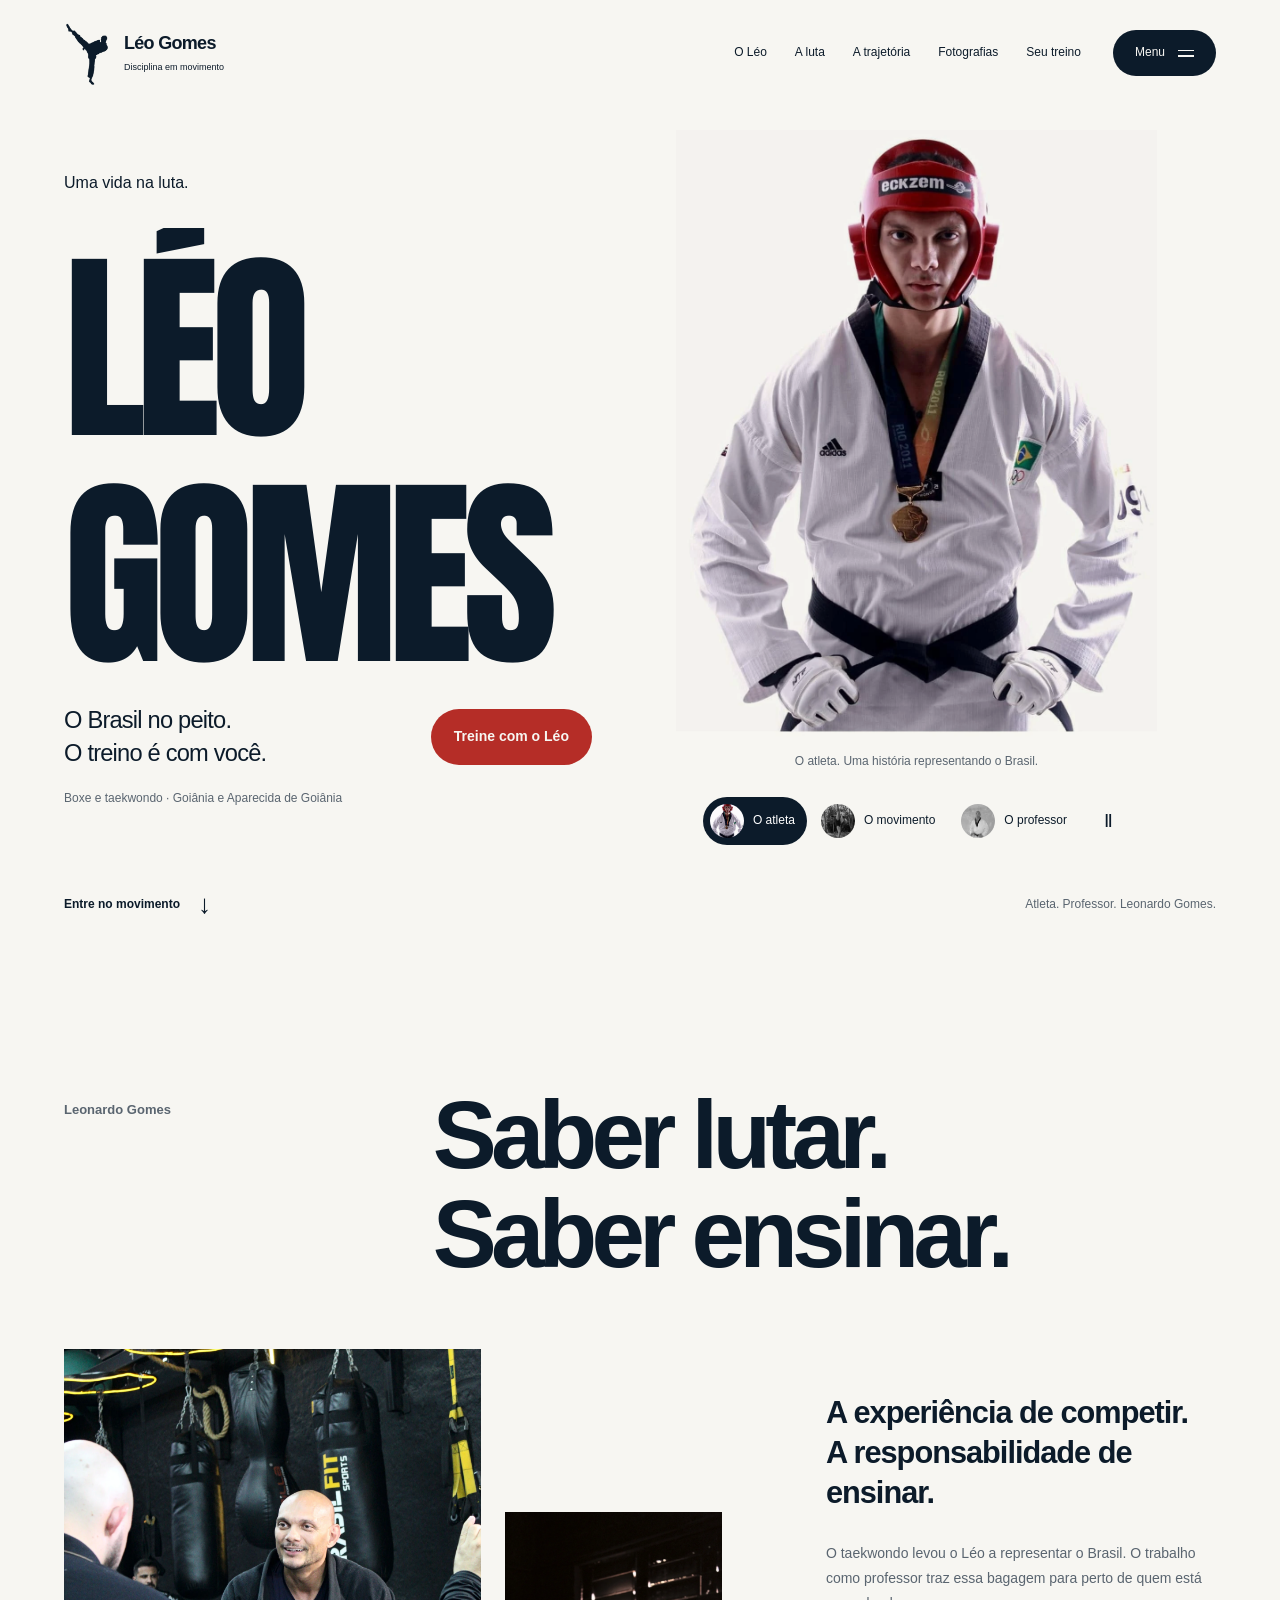
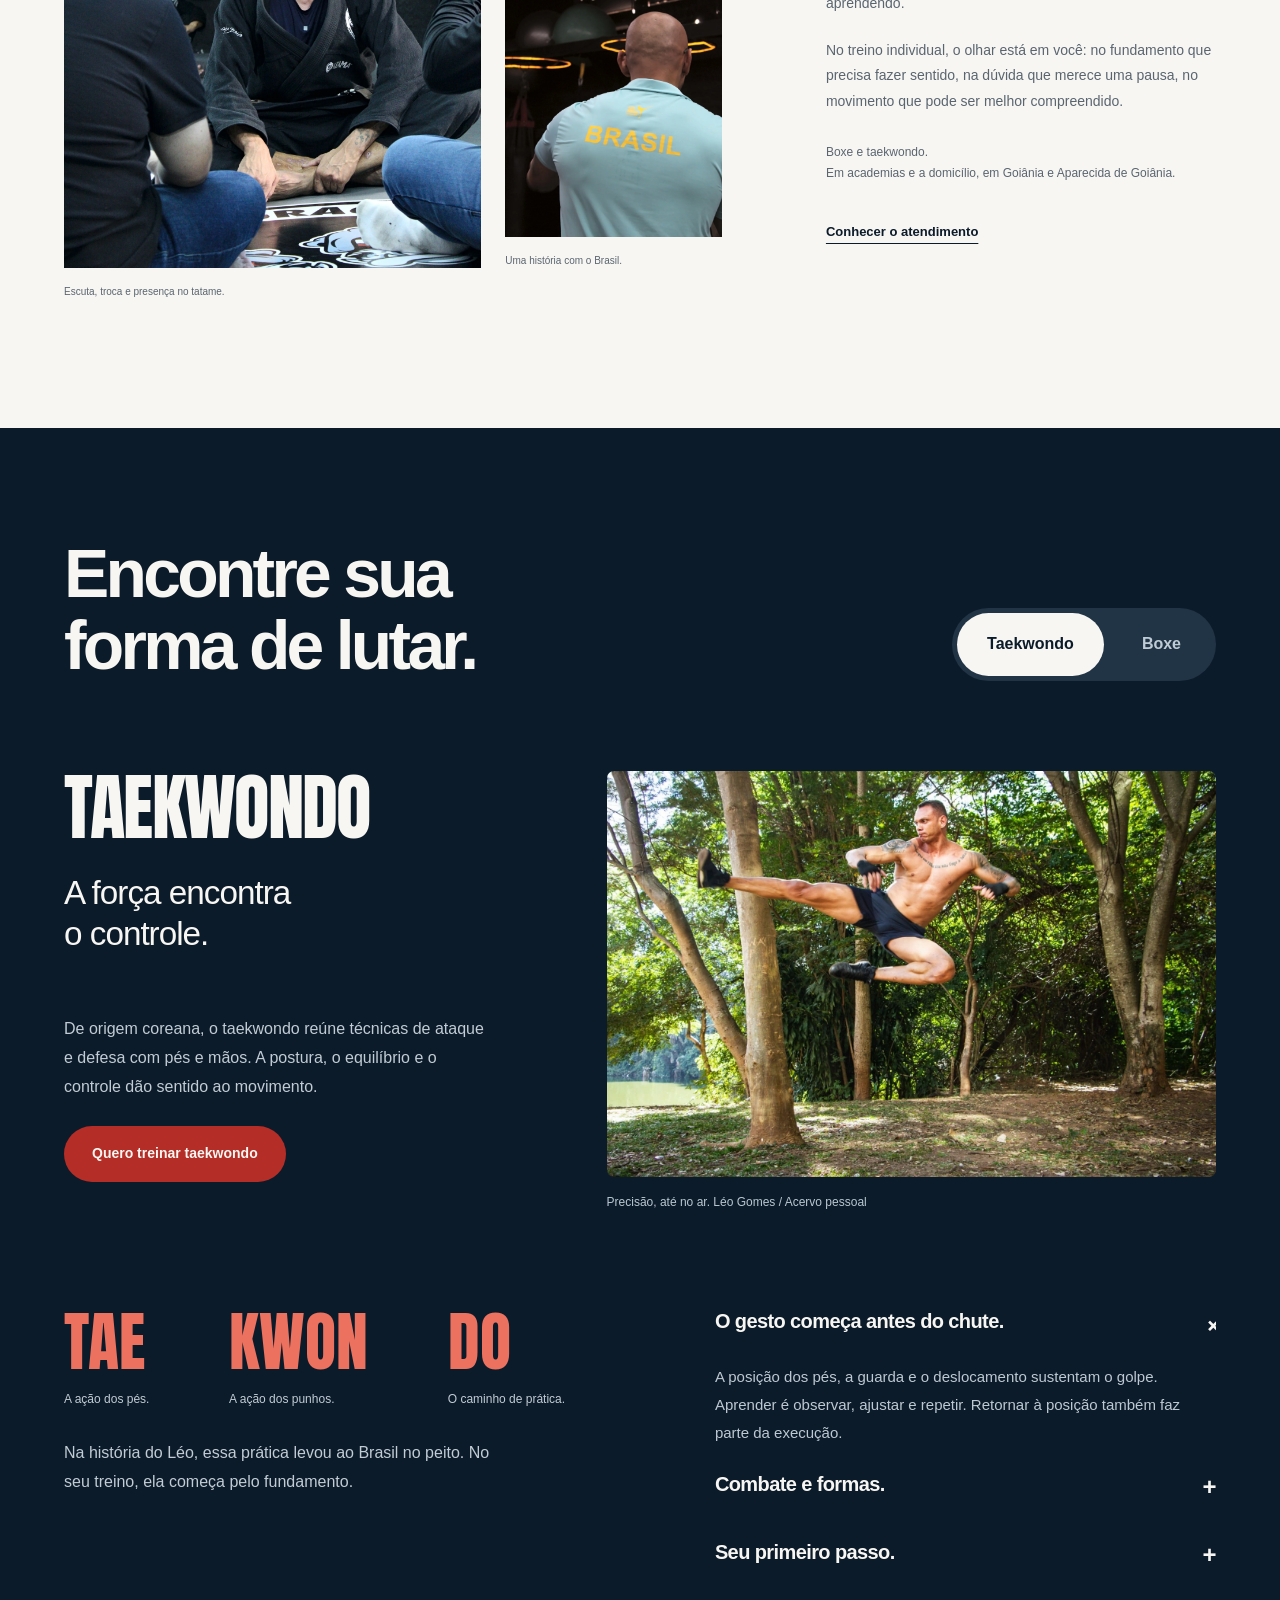
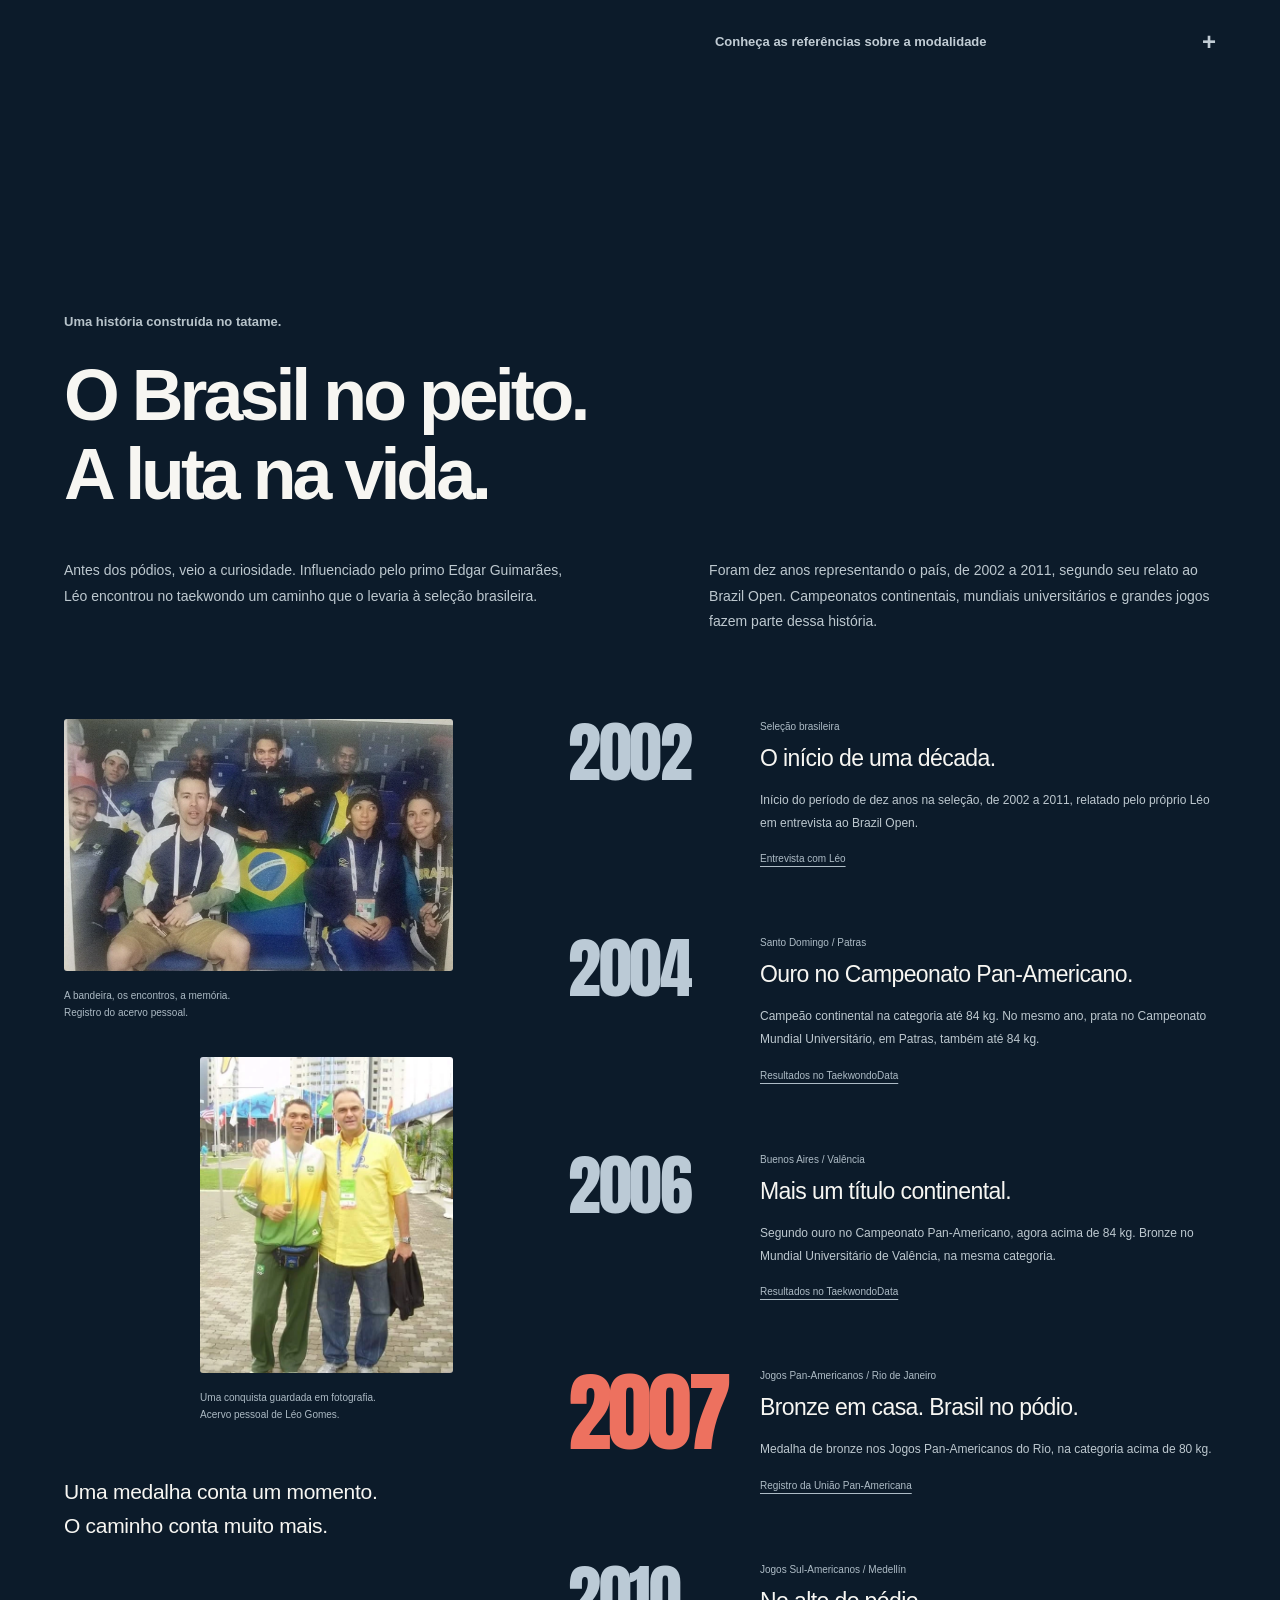
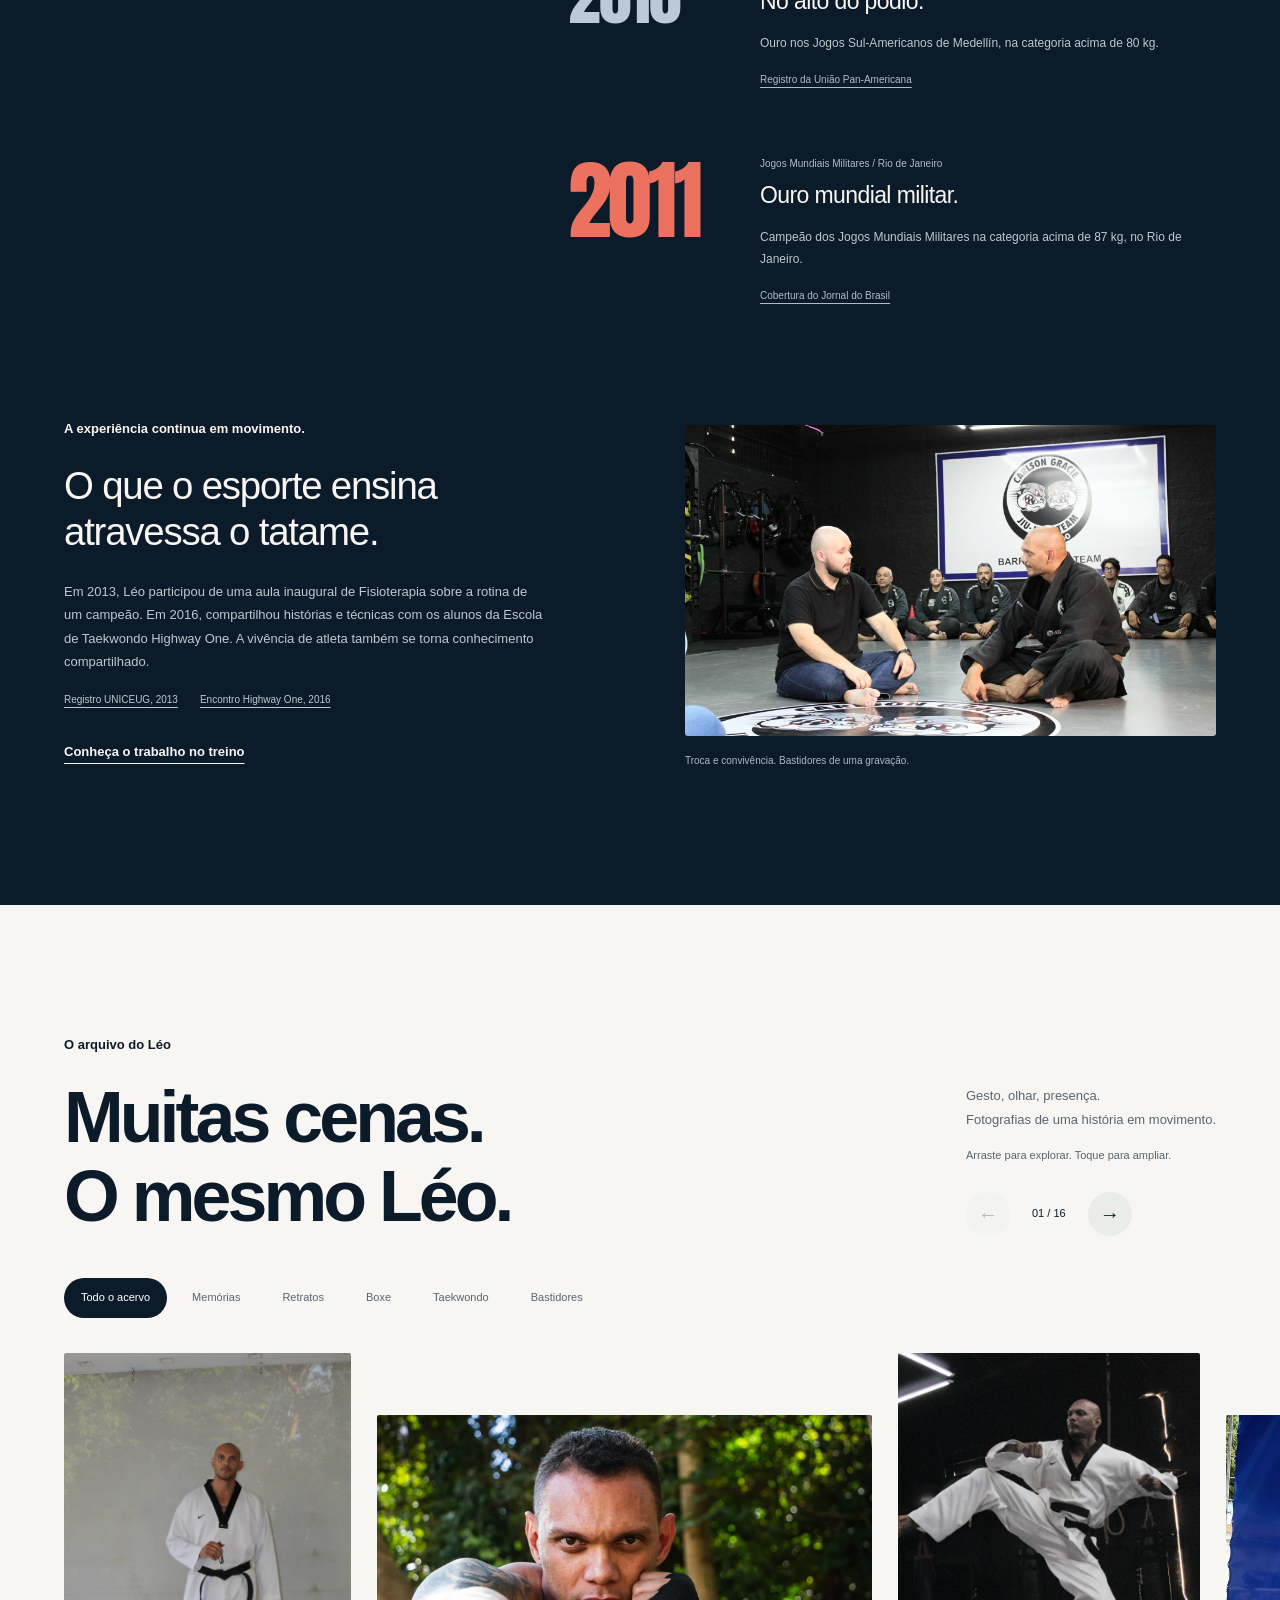
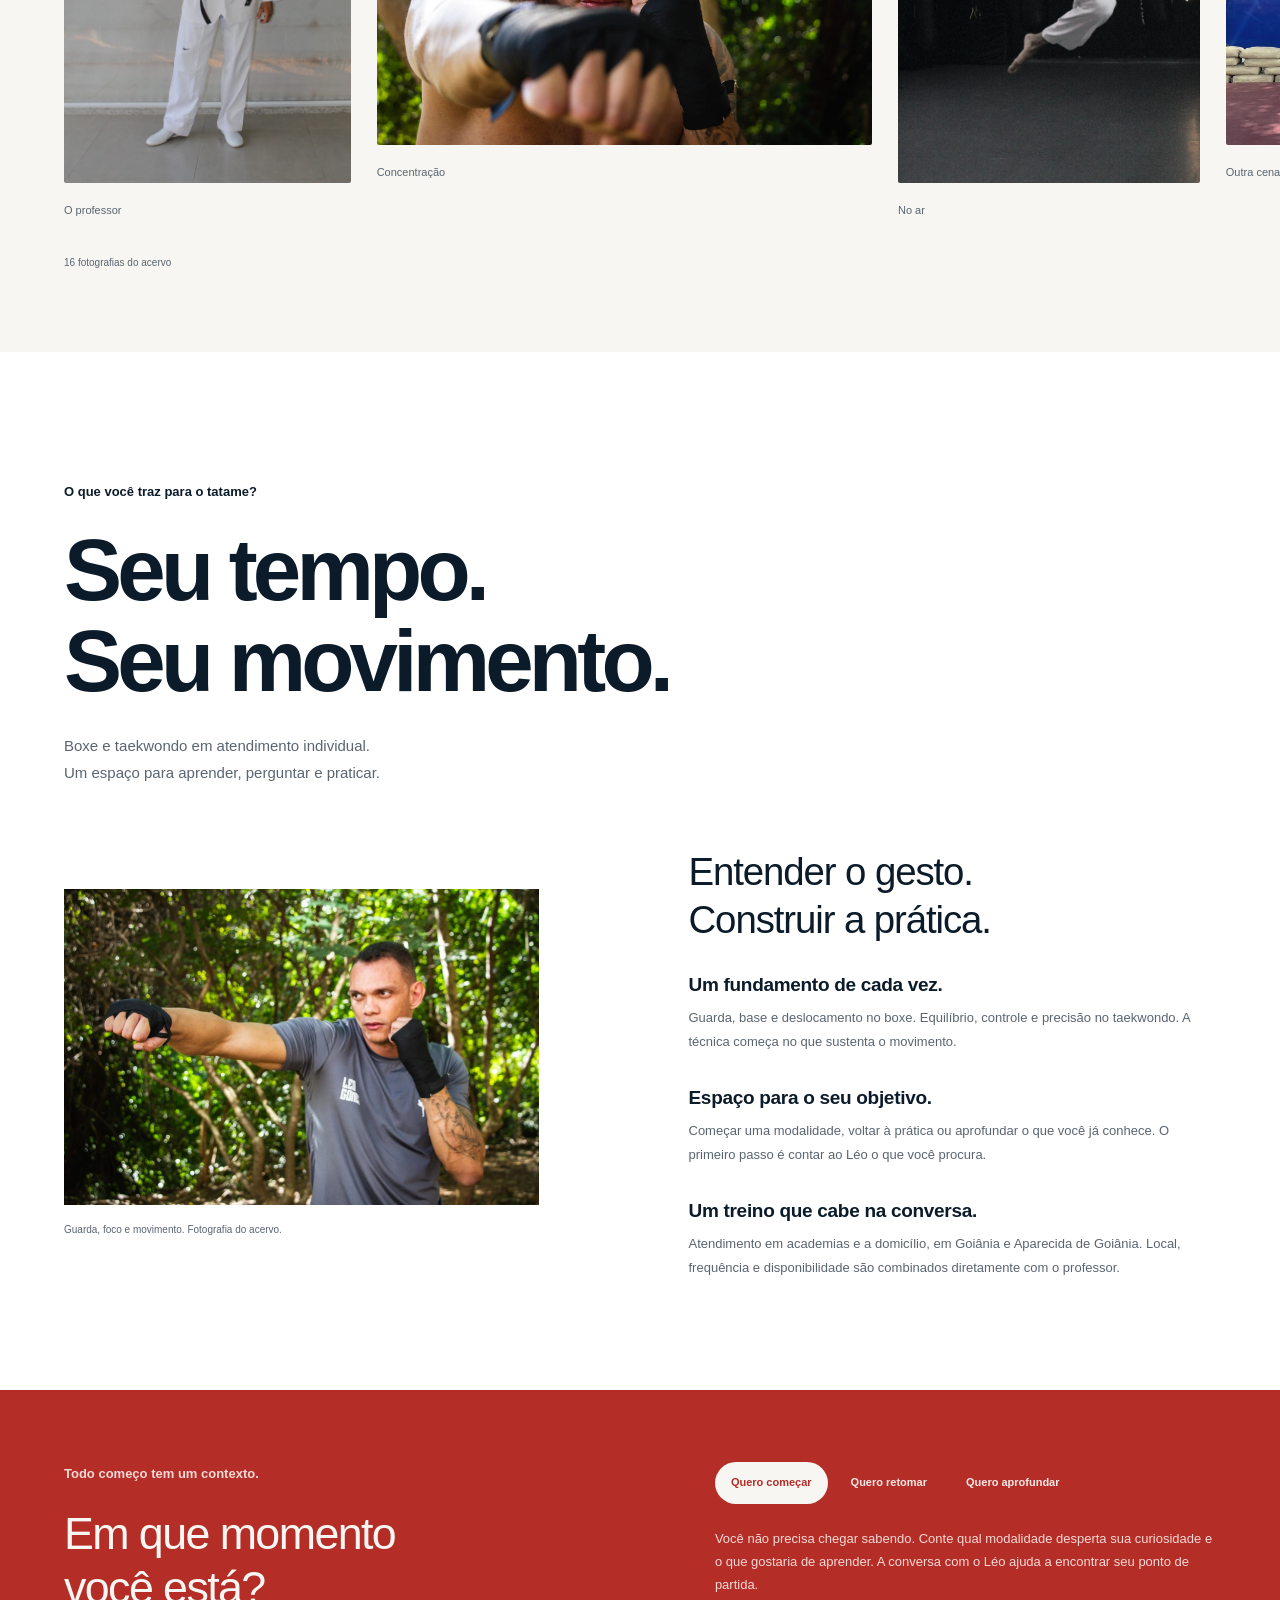
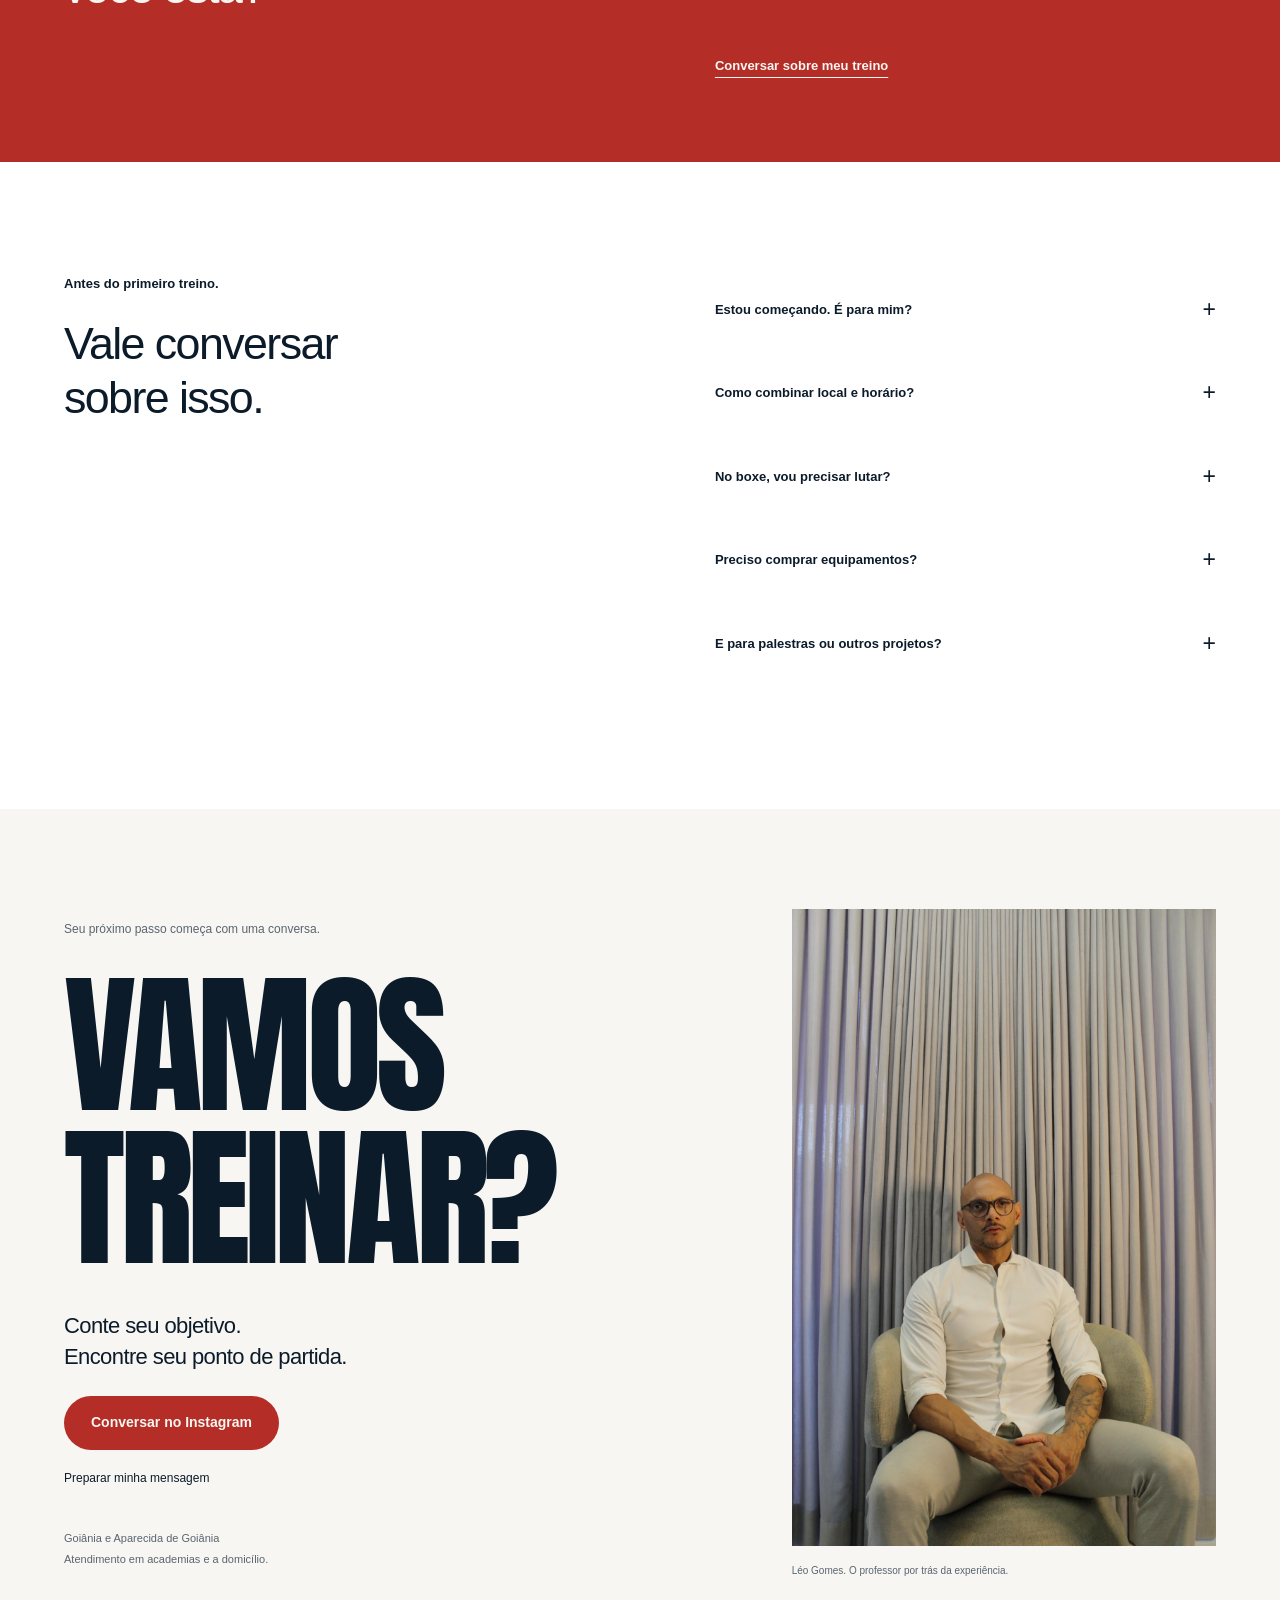
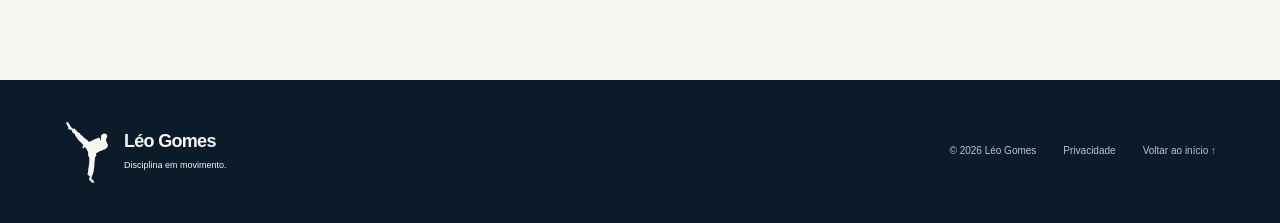
==== index.html @ b845b990 "Publish Leo Gomes site with refined navigation and gallery" ====
<!doctype html>
<html lang="pt-BR">
<head>
<meta charset="utf-8"><meta name="viewport" content="width=device-width,initial-scale=1"><meta name="theme-color" content="#0c1b2a">
<title>Léo Gomes — Disciplina em movimento</title>
<meta name="description" content="Léo Gomes. Atleta e professor. Boxe, taekwondo e treino individual em Goiânia e Aparecida de Goiânia. Conheça sua trajetória e converse sobre seu treino.">
<meta property="og:title" content="Léo Gomes — Disciplina em movimento"><meta property="og:description" content="Uma vida na luta. Um treino de cada vez. Conheça o atleta e professor Léo Gomes."><meta property="og:type" content="website"><meta property="og:locale" content="pt_BR">
<link rel="icon" href="assets/favicon.svg" type="image/svg+xml"><link rel="preload" href="assets/anton.ttf" as="font" type="font/ttf" crossorigin><link rel="preload" href="assets/manrope.ttf" as="font" type="font/ttf" crossorigin><link rel="preload" as="image" href="assets/medalha-rio.webp"><link rel="stylesheet" href="styles.css?v=20261006-refined1">
<link rel="stylesheet" href="refinements.css?v=20261006-refined1">
</head>
<body>
<a href="#conteudo" class="skip">Ir para o conteúdo</a>

<header class="site-header" id="inicio">
<a class="brand" href="#inicio" aria-label="Léo Gomes — início"><span class="brand-mark" aria-hidden="true"></span>
<span class="brand-name">Léo Gomes<small>Disciplina em movimento</small></span></a>
<nav class="desktop-nav" aria-label="Navegação principal"><a href="#leo">O Léo</a><a href="#modalidades">A luta</a><a href="#trajetoria">A trajetória</a><a href="#arquivo">Fotografias</a><a href="#treino">Seu treino</a></nav>
<button class="menu-button" id="open-menu" aria-haspopup="dialog" aria-controls="menu-dialog"><span>Menu</span><i aria-hidden="true"><b></b><b></b></i></button>
</header>
<nav class="chapter-nav" aria-label="Navegação durante a leitura" hidden><a class="chapter-home" href="#inicio" aria-label="Voltar ao início"><span class="brand-mark" aria-hidden="true"></span><span data-chapter-name>Léo Gomes</span></a><button type="button" aria-haspopup="dialog" aria-controls="menu-dialog">Menu</button><a class="chapter-cta" href="#contato">Treinar</a></nav>
<main id="conteudo">
<section class="hero cover" id="capa" aria-labelledby="hero-title" data-scene="0">
<div class="cover-layout">
<div class="cover-story"><p class="cover-eyebrow">Uma vida na luta.</p><h1 class="cover-name" id="hero-title"><span class="name-window"><span>LÉO</span></span> <span class="name-window"><span>GOMES</span></span></h1><div class="cover-copy"><p id="hero-statement">O Brasil no peito.<br> O treino é com você.</p><a href="#treino" class="cover-cta">Treine com o Léo</a><span>Boxe e taekwondo · Goiânia e Aparecida de Goiânia</span></div></div>
<div class="cover-visual"><div class="cover-portrait" id="hero-scenes" aria-label="Fotografias do atleta e professor">
<figure class="hero-scene is-current" data-hero-scene="0"><div class="hero-photo"><img src="assets/medalha-rio.webp" width="1080" height="1365" alt="Léo Gomes de dobok branco, capacete vermelho e medalha no peito." fetchpriority="high"></div><figcaption>O atleta. Uma história representando o Brasil.</figcaption></figure>
<figure class="hero-scene" data-hero-scene="1" hidden><div class="hero-photo"><img src="assets/ar-livre.webp" width="1066" height="1600" alt="Léo executa um chute alto ao ar livre, com a guarda levantada, entre árvores." loading="eager"></div><figcaption>O movimento. Técnica em cada detalhe.</figcaption></figure>
<figure class="hero-scene" data-hero-scene="2" hidden><div class="hero-photo"><img src="assets/professor-dobok-original.webp" width="1200" height="1800" alt="Retrato de Léo de dobok branco e faixa preta, com as mãos junto à faixa e o olhar voltado à câmera." loading="eager"></div><figcaption>O professor. Experiência que se compartilha.</figcaption></figure>
</div><div class="hero-controls" role="group" aria-label="Escolha uma cena da capa"><button data-hero-select="0" aria-pressed="true"><img src="assets/medalha-rio.webp" alt="" width="44" height="44"><span>O atleta</span></button><button data-hero-select="1" aria-pressed="false"><img src="assets/ar-livre.webp" alt="" width="44" height="44"><span>O movimento</span></button><button data-hero-select="2" aria-pressed="false"><img src="assets/professor-dobok-original.webp" alt="" width="44" height="44"><span>O professor</span></button><button class="hero-pause" id="hero-pause" aria-label="Pausar sequência da capa" aria-pressed="false"><span aria-hidden="true">Ⅱ</span></button></div><p class="sr-only" id="hero-status" role="status"></p></div>
</div>
<div class="cover-foot"><a href="#modalidades">Entre no movimento <span aria-hidden="true">↓</span></a><p>Atleta. Professor. Leonardo Gomes.</p></div>
</section>
<section class="about" id="leo" aria-labelledby="about-title">
<div class="about-heading"><p class="small-intro">Leonardo Gomes</p><h2 id="about-title" class="display reveal-lines"><span>Saber lutar.</span><span>Saber ensinar.</span></h2></div>
<div class="about-layout"><div class="about-photo-pair"><div class="portrait-composition"><img class="portrait-main" src="assets/leo-no-tatame.webp" width="1446" height="1800" alt="Léo conversa no tatame com duas pessoas durante uma gravação, em fotografia do acervo de câmera." loading="lazy"><span class="portrait-caption">Escuta, troca e presença no tatame.</span></div><figure class="about-moment"><img src="assets/brasil.webp" width="1333" height="2000" loading="lazy" alt="Léo de costas, com a palavra Brasil na camisa azul-clara."><figcaption>Uma história com o Brasil.</figcaption></figure></div><div class="about-copy"><p class="statement">A experiência de competir.<br> A responsabilidade de ensinar.</p><p>O taekwondo levou o Léo a representar o Brasil. O trabalho como professor traz essa bagagem para perto de quem está aprendendo.</p><p>No treino individual, o olhar está em você: no fundamento que precisa fazer sentido, na dúvida que merece uma pausa, no movimento que pode ser melhor compreendido.</p><p class="about-location">Boxe e taekwondo.<br> Em academias e a domicílio, em Goiânia e Aparecida de Goiânia.</p><a class="line-link" href="#contato">Conhecer o atendimento</a></div></div>

</section>
<section class="disciplines" id="modalidades" aria-labelledby="discipline-title"><span id="taekwondo" class="hash-marker" aria-hidden="true"></span>
<div class="discipline-top"><h2 id="discipline-title">Encontre sua<br> forma de lutar.</h2><div class="discipline-tabs" role="tablist" aria-label="Escolha a modalidade"><button role="tab" id="tab-taekwondo" aria-selected="true" aria-controls="panel-taekwondo" tabindex="0" data-sport="taekwondo">Taekwondo</button><button role="tab" id="tab-boxe" aria-selected="false" aria-controls="panel-boxe" tabindex="-1" data-sport="boxe">Boxe</button></div></div>
<div class="sport-stage" data-active="taekwondo">
<article class="sport-panel is-active" id="panel-taekwondo" role="tabpanel" aria-labelledby="tab-taekwondo" tabindex="0">
<div class="sport-intro"><h3 class="sport-name">TAEKWONDO</h3><p class="sport-statement">A força encontra<br> o controle.</p></div>
<figure class="sport-photo"><div class="sport-photo-window"><img src="assets/salto-ar-livre.webp" width="1600" height="1066" alt="Léo no ar, executando um chute horizontal entre árvores, em fotografia original do acervo." loading="lazy"></div><figcaption>Precisão, até no ar. Léo Gomes / Acervo pessoal</figcaption></figure>
<div class="sport-description"><p>De origem coreana, o taekwondo reúne técnicas de ataque e defesa com pés e mãos. A postura, o equilíbrio e o controle dão sentido ao movimento.</p><a href="#contato" class="sport-cta interest-link" data-interest="Taekwondo">Quero treinar taekwondo</a></div>
<div class="sport-knowledge"><div class="sport-knowledge-lead"><div class="tkd-meaning" aria-label="O significado do nome taekwondo"><div><h4>TAE</h4><p>A ação dos pés.</p></div><div><h4>KWON</h4><p>A ação dos punhos.</p></div><div><h4>DO</h4><p>O caminho de prática.</p></div></div><p>Na história do Léo, essa prática levou ao Brasil no peito. No seu treino, ela começa pelo fundamento.</p></div><div class="sport-foundation-list"><details open><summary>O gesto começa antes do chute.<span aria-hidden="true">+</span></summary><p>A posição dos pés, a guarda e o deslocamento sustentam o golpe. Aprender é observar, ajustar e repetir. Retornar à posição também faz parte da execução.</p></details><details><summary>Combate e formas.<span aria-hidden="true">+</span></summary><p>No <em>kyorugi</em>, dois praticantes combinam ataque, defesa e leitura do adversário. No <em>poomsae</em>, sequências de técnicas dão forma ao movimento. São duas expressões da modalidade.</p></details><details><summary>Seu primeiro passo.<span aria-hidden="true">+</span></summary><p>Você pode começar pelos fundamentos. Conte ao Léo sua experiência e o que gostaria de aprender para conversar sobre o formato do treino.</p></details><details class="tkd-sources"><summary>Conheça as referências sobre a modalidade <span aria-hidden="true">+</span></summary><div><a href="https://www.kukkiwon.or.kr/eng/contents/view?contentsNo=93&amp;menuLevel=2&amp;menuNo=94" target="_blank" rel="noopener noreferrer">Kukkiwon: formação e história</a><a href="https://kukkiwon.or.kr/eng/contents/view?contentsNo=92&amp;menuLevel=2&amp;menuNo=93" target="_blank" rel="noopener noreferrer">Kukkiwon: prática e aprendizado</a><a href="https://www.worldtaekwondo.org/competition/view.html?nid=117502" target="_blank" rel="noopener noreferrer">World Taekwondo: kyorugi e poomsae</a><a href="https://www.worldtaekwondo.org/wp-content/uploads/2017/08/WT-Medical-Committee-Paul-Viscogliosi.pdf" target="_blank" rel="noopener noreferrer">World Taekwondo: significado do nome (PDF)</a></div></details></div></div>
</article>
<article class="sport-panel" id="panel-boxe" role="tabpanel" aria-labelledby="tab-boxe" tabindex="0" hidden inert>
<div class="sport-intro"><h3 class="sport-name">BOXE</h3><p class="sport-statement">O movimento começa<br> antes do golpe.</p></div>
<figure class="sport-photo"><div class="sport-photo-window"><img src="assets/boxe-luvas-original.webp" width="1600" height="1066" alt="Léo em guarda de boxe, com luvas douradas, em fotografia do acervo." loading="lazy"></div><figcaption>Léo Gomes, em guarda. Fotografia do acervo.</figcaption></figure>
<div class="sport-description"><p>Guarda, base e deslocamento. Aprenda os fundamentos, entenda as combinações e reconheça o que acontece em cada movimento.</p><a href="#contato" class="sport-cta interest-link" data-interest="Boxe">Quero treinar boxe</a></div>
<div class="sport-knowledge"><figure class="boxing-detail"><img src="assets/boxe-olhar-original.webp" width="1600" height="1066" loading="lazy" alt="Léo mantém a guarda, com o olhar atento entre as mãos enfaixadas."><figcaption>Presença em cada movimento.</figcaption></figure><div class="sport-foundation-list"><details open><summary>Um fundamento de cada vez.<span aria-hidden="true">+</span></summary><p>Guarda, base e deslocamento sustentam as combinações. No treino individual, há espaço para perguntar, repetir e compreender o gesto.</p></details><details><summary>Seu objetivo orienta a conversa.<span aria-hidden="true">+</span></summary><p>Começar uma modalidade, voltar à prática ou aprofundar o que você já conhece. Conte ao Léo o que procura e combine o formato do treino.</p></details><details><summary>Entenda o formato antes de começar.<span aria-hidden="true">+</span></summary><p>Converse com o professor sobre as atividades propostas, os equipamentos e se haverá contato. O treino precisa fazer sentido para você.</p></details></div></div>
</article>
</div></section>
<section class="trajectory section-dark career" id="trajetoria" aria-labelledby="trajectory-title">
<div class="trajectory-header"><p class="small-intro">Uma história construída no tatame.</p><h2 id="trajectory-title" class="display reveal-lines"><span>O Brasil no peito.</span><span>A luta na vida.</span></h2></div>
<div class="career-intro"><p>Antes dos pódios, veio a curiosidade. Influenciado pelo primo Edgar Guimarães, Léo encontrou no taekwondo um caminho que o levaria à seleção brasileira.</p><p>Foram dez anos representando o país, de 2002 a 2011, segundo seu relato ao Brazil Open. Campeonatos continentais, mundiais universitários e grandes jogos fazem parte dessa história.</p></div>
<div class="career-layout"><aside class="career-album" aria-label="Fotografias da trajetória"><figure class="career-team"><img src="assets/equipe-brasil.webp" width="1280" height="831" loading="lazy" alt="Esportistas reunidos com uma bandeira brasileira, em fotografia do acervo do Léo."><figcaption>A bandeira, os encontros, a memória.<br> Registro do acervo pessoal.</figcaption></figure><figure class="career-medal"><img src="assets/medalha-arquivo.webp" width="540" height="675" loading="lazy" alt="Léo com uma medalha e agasalho do Brasil, ao lado de um acompanhante."><figcaption>Uma conquista guardada em fotografia.<br> Acervo pessoal de Léo Gomes.</figcaption></figure><p class="career-album-note">Uma medalha conta um momento.<br> O caminho conta muito mais.</p></aside>
<div class="career-timeline">
<article class="career-event"><span class="career-year">2002</span><div><p class="career-place">Seleção brasileira</p><h3>O início de uma década.</h3><p>Início do período de dez anos na seleção, de 2002 a 2011, relatado pelo próprio Léo em entrevista ao Brazil Open.</p><a href="https://brazilopendetkd.blogspot.com/2012/02/" target="_blank" rel="noopener noreferrer">Entrevista com Léo</a></div></article>
<article class="career-event"><span class="career-year">2004</span><div><p class="career-place">Santo Domingo / Patras</p><h3>Ouro no Campeonato Pan-Americano.</h3><p>Campeão continental na categoria até 84 kg. No mesmo ano, prata no Campeonato Mundial Universitário, em Patras, também até 84 kg.</p><a href="https://www.taekwondodata.com/leonardo-gomes-santos-dos.a9kn.html" target="_blank" rel="noopener noreferrer">Resultados no TaekwondoData</a></div></article>
<article class="career-event"><span class="career-year">2006</span><div><p class="career-place">Buenos Aires / Valência</p><h3>Mais um título continental.</h3><p>Segundo ouro no Campeonato Pan-Americano, agora acima de 84 kg. Bronze no Mundial Universitário de Valência, na mesma categoria.</p><a href="https://www.taekwondodata.com/leonardo-gomes-santos-dos.a9kn.html" target="_blank" rel="noopener noreferrer">Resultados no TaekwondoData</a></div></article>
<article class="career-event career-highlight"><span class="career-year">2007</span><div><p class="career-place">Jogos Pan-Americanos / Rio de Janeiro</p><h3>Bronze em casa. Brasil no pódio.</h3><p>Medalha de bronze nos Jogos Pan-Americanos do Rio, na categoria acima de 80 kg.</p><a href="https://www.patutkd.org/expediente-continental-taekwondo-en-los-juegos-panamericanos-rio-2007/" target="_blank" rel="noopener noreferrer">Registro da União Pan-Americana</a></div></article>
<article class="career-event"><span class="career-year">2010</span><div><p class="career-place">Jogos Sul-Americanos / Medellín</p><h3>No alto do pódio.</h3><p>Ouro nos Jogos Sul-Americanos de Medellín, na categoria acima de 80 kg.</p><a href="https://www.patutkd.org/brasil-vuelve-a-la-cima-del-taekwondo-en-juegos-suramericanos/" target="_blank" rel="noopener noreferrer">Registro da União Pan-Americana</a></div></article>
<article class="career-event career-highlight"><span class="career-year">2011</span><div><p class="career-place">Jogos Mundiais Militares / Rio de Janeiro</p><h3>Ouro mundial militar.</h3><p>Campeão dos Jogos Mundiais Militares na categoria acima de 87 kg, no Rio de Janeiro.</p><a href="https://www.jb.com.br/jogos-mundiais-militares/noticias/2011/07/22/brasil-mantem-2a-colocacao-no-ranking-de-medalhas-dos-jogos-militares.html" target="_blank" rel="noopener noreferrer">Cobertura do Jornal do Brasil</a></div></article>
</div></div>
<div class="career-present"><div><p class="small-intro">A experiência continua em movimento.</p><h3>O que o esporte ensina<br> atravessa o tatame.</h3><p>Em 2013, Léo participou de uma aula inaugural de Fisioterapia sobre a rotina de um campeão. Em 2016, compartilhou histórias e técnicas com os alunos da Escola de Taekwondo Highway One. A vivência de atleta também se torna conhecimento compartilhado.</p><p class="career-teaching-sources"><a href="https://uniceug.com.br/instituto/noticias_2.asp" target="_blank" rel="noopener noreferrer">Registro UNICEUG, 2013</a><a href="https://marcusrezendetkd.blogspot.com/2016/09/leonardo-gomes-transformando-dor-suor-e.html" target="_blank" rel="noopener noreferrer">Encontro Highway One, 2016</a></p><a class="line-link" href="#treino">Conheça o trabalho no treino</a></div><figure><img src="assets/bastidores.webp" width="1800" height="1056" loading="lazy" alt="Conversa e equipe no espaço de treino, em registro dos bastidores de uma gravação."><figcaption>Troca e convivência. Bastidores de uma gravação.</figcaption></figure></div>
</section>
<section class="archive" id="arquivo" aria-labelledby="archive-title"><div class="archive-header"><div><p class="small-intro">O arquivo do Léo</p><h2 class="display" id="archive-title">Muitas cenas.<br> O mesmo Léo.</h2></div><div class="archive-side"><p>Gesto, olhar, presença.<br> Fotografias de uma história em movimento.<br> <small>Arraste para explorar. Toque para ampliar.</small></p><div class="archive-controls"><button data-gallery-prev aria-label="Rolar fotografias para a esquerda">←</button><span aria-live="off">1 / 16</span><button data-gallery-next aria-label="Rolar fotografias para a direita">→</button></div></div></div>
<div class="archive-filters" role="group" aria-label="Filtrar fotografias"><button data-filter="all" aria-pressed="true">Todo o acervo</button><button data-filter="memoria" aria-pressed="false">Memórias</button><button data-filter="retrato" aria-pressed="false">Retratos</button><button data-filter="boxe" aria-pressed="false">Boxe</button><button data-filter="taekwondo" aria-pressed="false">Taekwondo</button><button data-filter="bastidores" aria-pressed="false">Bastidores</button></div>
<div class="photo-rail" tabindex="0" role="region" aria-label="Arquivo fotográfico. Arraste ou use as setas para explorar. Toque em uma fotografia para ampliar.">
<button class="photo-item photo-a" data-category="retrato" data-image="assets/retrato-original.webp" data-caption="Léo Gomes — fotografia original do ensaio" aria-label="Ampliar retrato do Léo de dobok"><img src="assets/retrato-original.webp" width="1200" height="1800" loading="lazy" alt="Léo de dobok branco e faixa preta, segurando os óculos."><span>O professor</span></button>
<button class="photo-item photo-b" data-category="boxe" data-image="assets/boxe-olhar-original.webp" data-caption="Boxe — fotografia do acervo" aria-label="Ampliar olhar próximo do Léo no boxe"><img src="assets/boxe-olhar-original.webp" width="1600" height="1066" loading="lazy" alt="Olhar de Léo entre as mãos enfaixadas em guarda de boxe."><span>Concentração</span></button>
<button class="photo-item photo-c photo-cutout" data-category="taekwondo" data-image="assets/salto.webp" data-caption="Léo Gomes — salto no tatame, fotografia do acervo" aria-label="Ampliar salto do Léo no tatame"><img src="assets/salto.webp" width="1404" height="2000" loading="lazy" alt="Léo de dobok branco e faixa preta, no ar, com uma perna estendida em um chute."><span>No ar</span></button>
<button class="photo-item photo-b" data-category="bastidores" data-image="assets/calango.webp" data-caption="Léo Gomes — caracterização de Calango, registro do acervo" aria-label="Ampliar Léo caracterizado como Calango"><img src="assets/calango.webp" width="1200" height="1200" loading="lazy" alt="Léo com cabelo branco e figurino de Calango, em posição de guarda diante de um fundo azul."><span>Outra cena</span></button>
<button class="photo-item photo-d" data-category="retrato" data-image="assets/brasil.webp" data-caption="Léo Gomes — registro do acervo no espaço de treino" aria-label="Ampliar Léo com a camisa Brasil"><img src="assets/brasil.webp" width="1333" height="2000" loading="lazy" alt="Léo de costas, com a palavra Brasil em amarelo na camisa azul-clara."><span>Brasil nas costas</span></button>
<button class="photo-item photo-f" data-category="boxe" data-image="assets/boxe-camiseta-original.webp" data-caption="Boxe — fotografia do acervo" aria-label="Ampliar Léo em movimento no boxe"><img src="assets/boxe-camiseta-original.webp" width="1600" height="1066" loading="lazy" alt="Léo de camiseta azul, com o braço estendido em um golpe de boxe."><span>Movimento</span></button>
<button class="photo-item photo-c photo-cutout" data-category="taekwondo" data-image="assets/ar-livre.webp" data-caption="Léo Gomes — treino ao ar livre, fotografia do acervo" aria-label="Ampliar chute do Léo ao ar livre"><img src="assets/ar-livre.webp" width="1066" height="1600" loading="lazy" alt="Léo entre árvores, apoiado em uma perna e com a outra estendida para o alto."><span>Ao ar livre</span></button>
<button class="photo-item photo-e" data-category="bastidores" data-image="assets/gravacao.webp" data-caption="Dia de gravação — câmeras e equipe no tatame" aria-label="Ampliar registro da gravação no tatame"><img src="assets/gravacao.webp" width="1800" height="1215" loading="lazy" alt="Léo de dobok branco no tatame, diante de pessoas com câmeras e celulares."><span>Antes da cena</span></button>
<button class="photo-item photo-a" data-category="retrato" data-image="assets/civil-original.webp" data-caption="Léo Gomes — retrato civil, fotografia original" aria-label="Ampliar retrato civil do Léo"><img src="assets/civil-original.webp" width="1200" height="1800" loading="lazy" alt="Léo sentado, de óculos e camisa branca."><span>Outro lugar</span></button>
<button class="photo-item photo-c photo-cutout" data-category="taekwondo" data-image="assets/chute-original.webp" data-caption="Taekwondo — fotografia original do ensaio" aria-label="Ampliar fotografia original do chute alto"><img src="assets/chute-original.webp" width="1200" height="1800" loading="lazy" alt="Léo executa um chute alto diante da cortina, com o gesto inteiro visível."><span>Precisão</span></button><button class="photo-item photo-c photo-new" data-category="memoria" data-image="assets/medalha-rio.webp" data-caption="Léo Gomes — arquivo esportivo com medalha" aria-label="Ampliar fotografia: O atleta"><img src="assets/medalha-rio.webp" width="1080" height="1365" loading="lazy" alt="Léo de dobok branco e capacete vermelho, com medalha no peito."><span>O atleta</span></button>
<button class="photo-item photo-e photo-new" data-category="memoria" data-image="assets/equipe-brasil.webp" data-caption="Léo Gomes — grupo com a bandeira brasileira, acervo pessoal" aria-label="Ampliar fotografia: Em equipe"><img src="assets/equipe-brasil.webp" width="1280" height="831" loading="lazy" alt="Grupo de esportistas com a bandeira brasileira em um espaço com arquibancadas."><span>Em equipe</span></button>
<button class="photo-item photo-a photo-new" data-category="memoria" data-image="assets/medalha-arquivo.webp" data-caption="Léo Gomes — medalha e encontro, acervo pessoal" aria-label="Ampliar fotografia: Uma conquista"><img src="assets/medalha-arquivo.webp" width="540" height="675" loading="lazy" alt="Léo de agasalho verde e amarelo, usando uma medalha, ao lado de um homem de camisa amarela."><span>Uma conquista</span></button>
<button class="photo-item photo-f photo-new" data-category="taekwondo" data-image="assets/salto-ar-livre.webp" data-caption="Léo Gomes — salto ao ar livre, fotografia do acervo" aria-label="Ampliar fotografia: Liberdade no gesto"><img src="assets/salto-ar-livre.webp" width="1600" height="1066" loading="lazy" alt="Léo no ar, com uma perna estendida em chute horizontal entre árvores."><span>Liberdade no gesto</span></button>
<button class="photo-item photo-c photo-new" data-category="bastidores" data-image="assets/treino-solo.webp" data-caption="Técnica no tatame — registro de gravação" aria-label="Ampliar fotografia: No tatame"><img src="assets/treino-solo.webp" width="1200" height="1800" loading="lazy" alt="Dois adultos de quimono preto demonstram uma técnica no solo durante uma gravação."><span>No tatame</span></button>
<button class="photo-item photo-d photo-new" data-category="bastidores" data-image="assets/treino-base.webp" data-caption="Léo Gomes — registro no tatame durante uma gravação" aria-label="Ampliar fotografia: Presença"><img src="assets/treino-base.webp" width="1500" height="1800" loading="lazy" alt="Léo com traje de treino preto, em pé e com as mãos na cintura no tatame."><span>Presença</span></button>
</div><p class="gallery-count" aria-live="polite">16 fotografias do acervo</p>
</section>
<section class="training" id="treino" aria-labelledby="training-title">
<div class="training-heading"><p class="small-intro">O que você traz para o tatame?</p><h2 class="display reveal-lines" id="training-title"><span>Seu tempo.</span><span>Seu movimento.</span></h2><p>Boxe e taekwondo em atendimento individual.<br> Um espaço para aprender, perguntar e praticar.</p></div>
<div class="training-layout"><figure class="training-photo training-photo-landscape"><img src="assets/boxe-camiseta-original.webp" width="1600" height="1066" loading="lazy" alt="Léo de camiseta azul em movimento de boxe ao ar livre, com um braço estendido e a outra mão em guarda."><figcaption>Guarda, foco e movimento. Fotografia do acervo.</figcaption></figure><div class="training-copy"><p class="training-lead">Entender o gesto.<br> Construir a prática.</p><div class="training-notes"><div><div><h3>Um fundamento de cada vez.</h3><p>Guarda, base e deslocamento no boxe. Equilíbrio, controle e precisão no taekwondo. A técnica começa no que sustenta o movimento.</p></div></div><div><div><h3>Espaço para o seu objetivo.</h3><p>Começar uma modalidade, voltar à prática ou aprofundar o que você já conhece. O primeiro passo é contar ao Léo o que você procura.</p></div></div><div><div><h3>Um treino que cabe na conversa.</h3><p>Atendimento em academias e a domicílio, em Goiânia e Aparecida de Goiânia. Local, frequência e disponibilidade são combinados diretamente com o professor.</p></div></div></div></div></div>
<div class="training-start"><div><p class="small-intro">Todo começo tem um contexto.</p><h3>Em que momento<br> você está?</h3></div><div class="training-choice"><div class="moment-options" role="group" aria-label="Seu momento no treino"><button aria-pressed="true" data-moment="0">Quero começar</button><button aria-pressed="false" data-moment="1">Quero retomar</button><button aria-pressed="false" data-moment="2">Quero aprofundar</button></div><p id="moment-description" aria-live="polite">Você não precisa chegar sabendo. Conte qual modalidade desperta sua curiosidade e o que gostaria de aprender. A conversa com o Léo ajuda a encontrar seu ponto de partida.</p><button class="line-link training-contact" id="prepare-training" aria-haspopup="dialog">Conversar sobre meu treino</button></div></div>
<div class="training-faq"><div><p class="small-intro">Antes do primeiro treino.</p><h3>Vale conversar<br> sobre isso.</h3></div><div class="questions"><details><summary>Estou começando. É para mim?<span aria-hidden="true">+</span></summary><p>Você pode procurar o Léo mesmo sem experiência na modalidade. Conte seu objetivo e o que já praticou para conversar sobre o ponto de partida.</p></details><details><summary>Como combinar local e horário?<span aria-hidden="true">+</span></summary><p>Informe sua região e disponibilidade no primeiro contato. O local depende da estrutura necessária e da agenda. Confirme também duração, frequência, valores e condições.</p></details><details><summary>No boxe, vou precisar lutar?<span aria-hidden="true">+</span></summary><p>Antes de começar, converse sobre as atividades propostas e se haverá contato. O formato do treino precisa estar claro para você e para o professor.</p></details><details><summary>Preciso comprar equipamentos?<span aria-hidden="true">+</span></summary><p>Confirme com o Léo o que será necessário para a modalidade e o formato combinado antes de comprar os equipamentos.</p></details><details><summary>E para palestras ou outros projetos?<span aria-hidden="true">+</span></summary><p>Apresente a proposta, o público, a cidade e a data pelo Instagram. As possibilidades e condições são conversadas diretamente com o Léo.</p></details></div></div>
</section>
<section class="contact" id="contato" aria-labelledby="contact-title">
<div class="contact-content"><div class="contact-heading"><p>Seu próximo passo começa com uma conversa.</p><h2 id="contact-title">Vamos<br> treinar?</h2></div><div class="contact-copy"><p>Conte seu objetivo.<br> Encontre seu ponto de partida.</p><a class="contact-main" href="https://www.instagram.com/leogomestkd/" target="_blank" rel="noopener noreferrer">Conversar no Instagram</a><button id="open-contact" aria-haspopup="dialog">Preparar minha mensagem</button><span>Goiânia e Aparecida de Goiânia<br> Atendimento em academias e a domicílio.</span></div></div>
<figure class="contact-portrait"><img src="assets/civil-original.webp" width="1200" height="1800" loading="lazy" alt="Léo sentado, de camisa branca e óculos, em retrato do acervo."><figcaption>Léo Gomes. O professor por trás da experiência.</figcaption></figure>
</section>
</main>
<footer><a href="#inicio" class="footer-brand"><span class="brand-mark" aria-hidden="true"></span>
<span class="brand-name">Léo Gomes<small>Disciplina em movimento.</small></span></a><div><span>© 2026 Léo Gomes</span><button id="privacy-open" aria-haspopup="dialog">Privacidade</button><a href="#inicio" aria-label="Voltar ao início">Voltar ao início ↑</a></div></footer>
<dialog id="menu-dialog" class="menu-dialog" aria-label="Menu de navegação"><div class="menu-top"><span>Léo Gomes</span><button class="close-dialog" data-close aria-label="Fechar menu">Fechar <i aria-hidden="true">×</i></button></div><nav aria-label="Navegação ampliada"><a href="#leo">O LÉO<span>O atleta e professor</span></a><a href="#modalidades">A LUTA<span>Boxe e taekwondo</span></a><a href="#trajetoria">A HISTÓRIA<span>O caminho até aqui</span></a><a href="#arquivo">O ARQUIVO<span>Encontros e movimento</span></a><a href="#treino">SEU TREINO<span>Seu ponto de partida</span></a></nav><div class="menu-bottom"><p>Goiânia e Aparecida de Goiânia</p><a href="#contato">Vamos treinar?</a></div></dialog>
<dialog id="gallery-dialog" class="gallery-dialog" aria-label="Fotografia ampliada"><button class="close-dialog" data-close aria-label="Fechar fotografia">Fechar <i aria-hidden="true">×</i></button><figure><img id="large-photo" alt=""><figcaption id="large-caption"></figcaption></figure><p id="gallery-status" class="gallery-status" role="status" hidden></p><div class="photo-controls"><button id="previous-photo" aria-label="Fotografia anterior">←</button><span id="photo-position" aria-live="polite"></span><button id="next-photo" aria-label="Próxima fotografia">→</button></div></dialog>
<dialog id="contact-dialog" class="contact-dialog" aria-labelledby="conversation-title"><button class="close-dialog" data-close aria-label="Fechar preparação de mensagem">Fechar <i aria-hidden="true">×</i></button><h2 id="conversation-title">Seu primeiro contato.</h2><p>Prepare o texto, copie e envie pelo Instagram.</p><form id="conversation-form"><label for="interest">Tenho interesse em<select id="interest" name="interest"><option>Boxe</option><option>Taekwondo</option><option selected>Conhecer as modalidades</option><option>Palestras ou projetos</option></select></label><label for="city">Minha cidade<select id="city" name="city"><option>Goiânia</option><option>Aparecida de Goiânia</option><option>Outra cidade</option></select></label><label for="experience">Meu momento<select id="experience" name="experience"><option>Quero começar</option><option>Quero retomar a prática</option><option>Já pratico e quero aprofundar</option><option>Quero conversar sobre um projeto</option></select></label><label for="goal">Objetivo e disponibilidade <span>Opcional</span><textarea id="goal" name="goal" maxlength="400" rows="2" placeholder="O que você gostaria de aprender?"></textarea></label><button type="submit" class="solid-button">Preparar mensagem</button></form><div id="message-result" hidden><label for="ready-message">Sua mensagem está pronta</label><textarea id="ready-message" readonly rows="5"></textarea><button class="solid-button" type="button" id="copy-message">Copiar mensagem</button><p id="copy-status" role="status"></p><a class="line-link" href="https://www.instagram.com/leogomestkd/" target="_blank" rel="noopener noreferrer">Abrir Instagram</a></div><p class="privacy-note">Nada é enviado automaticamente. O texto fica apenas neste navegador.</p></dialog>
<dialog id="privacy-dialog" class="privacy-dialog" aria-labelledby="privacy-title"><button class="close-dialog" data-close aria-label="Fechar privacidade">Fechar <i aria-hidden="true">×</i></button><h2 id="privacy-title">Privacidade.</h2><p>Este site apresenta o trabalho de Léo Gomes. Não utiliza rastreadores de publicidade ou análises de navegação próprios.</p><p>A preparação de mensagem acontece no navegador. Seu texto não é armazenado pelo site nem enviado ao Léo.</p><p>Ao abrir o Instagram, você passa a usar um serviço externo, sujeito às políticas da Meta. Para questões de privacidade ou correção de imagem, entre em contato com <a href="https://www.instagram.com/leogomestkd/" target="_blank" rel="noopener noreferrer">@leogomestkd</a>.</p><p class="privacy-note">Atualizado em 5 de outubro de 2026.</p></dialog>
<script src="app.js?v=20261006-refined1" defer></script>
<script src="refinements.js?v=20261006-refined1" defer></script>
</body></html>
---- styles.css ----
@font-face{font-family:Manrope;src:url('assets/manrope.ttf') format('truetype');font-weight:200 800;font-display:swap}
@font-face{font-family:Anton;src:url('assets/anton.ttf') format('truetype');font-weight:400;font-display:swap}
:root{--paper:#f7f6f2;--navy:#0c1b2a;--red:#b52d27;--muted:#5a6570;--soft:#eaece9;--page:max(5vw,calc((100vw - 1440px)/2));--space:clamp(80px,10vw,160px)}
*{box-sizing:border-box}html{scroll-padding-top:32px}body{margin:0;background:var(--paper);color:var(--navy);font:15px/1.8 Manrope,sans-serif;overflow-x:clip}body.modal-open{overflow:hidden}h1,h2,h3,h4,p,figure{margin:0}h1,h2,h3,h4{line-height:1.15}button,input,select,textarea{font:inherit}button,a{-webkit-tap-highlight-color:transparent}button{cursor:pointer;color:inherit}button:disabled{cursor:default;opacity:.3}a{color:inherit;text-decoration:none}img{display:block;max-width:100%;height:auto}button{border:0}::selection{background:var(--red);color:white}:focus-visible{outline:3px solid #ce6a38;outline-offset:5px}[hidden]{display:none!important}.skip{position:fixed;top:-100px;left:20px;z-index:100;background:var(--paper);padding:14px}.skip:focus{top:20px}.display{font-weight:600;font-size:clamp(42px,5.6vw,82px);letter-spacing:-.055em;line-height:1.1}.reveal-lines>span{display:block}.small-intro{font-size:13px;font-weight:550;margin-bottom:22px}.section-dark{background:var(--navy);color:var(--paper)}
/* The identity and photography carry the page. Content stays in normal flow. */
.site-header{min-height:106px;padding:18px var(--page);display:flex;align-items:center;justify-content:space-between;gap:32px;background:var(--navy);color:var(--paper)}.brand,.footer-brand{display:flex;align-items:center;gap:12px;flex-shrink:0}.brand-mark{display:block;width:48px;height:63px;background:currentColor;mask:url('assets/logo-chute-silhueta.png') center/auto 116% no-repeat;mask-mode:alpha;flex-shrink:0}.brand-name{font-size:18px;line-height:1.2;font-weight:750;letter-spacing:-.7px}.brand-name small{display:block;font-size:9px;font-weight:450;letter-spacing:0;margin-top:7px}.desktop-nav{display:flex;gap:28px;margin-left:auto;font-size:12px}.desktop-nav a{padding:10px 0;transition:color .2s}.desktop-nav a:hover{color:#f38b79}.menu-button{background:#233646;color:var(--paper);border-radius:4px;padding:12px 22px;font-size:12px}.menu-button i{display:none}
/* The opening is a photographic sequence; the name always owns its space. */
.cover{padding:24px var(--page) 30px;background:var(--paper);color:var(--navy);overflow:clip;position:relative}.cover-layout{display:grid;grid-template-columns:48% 52%;align-items:center;max-width:1440px;margin:auto}.cover-story{position:relative;z-index:2;padding:24px 0}.cover-eyebrow{font-size:16px;margin-bottom:26px}.cover-name{font-family:Anton,sans-serif;font-weight:400;font-size:clamp(140px,16vw,245px);line-height:1;letter-spacing:-.045em;padding-top:.1em;transform-origin:left center}.name-window{display:block;overflow:clip;padding:.09em 0;margin:-.08em 0}.name-window>span{display:block}.cover-copy{margin-top:25px;max-width:100%;display:grid;grid-template-columns:1fr auto;gap:18px 20px;align-items:center;padding-right:25px}.cover-copy>p{font-size:clamp(20px,1.85vw,27px);font-weight:500;letter-spacing:-.8px;line-height:1.4;min-height:2.8em}.cover-copy>span{grid-column:1/-1;display:block;font-size:12px;line-height:1.7;color:var(--muted);margin-top:0;max-width:none}.cover-cta,.sport-cta,.contact-main,.solid-button{display:inline-flex;justify-content:center;align-items:center;background:var(--red);color:var(--paper);padding:18px 28px;border-radius:100px;font-size:14px;font-weight:650;line-height:1.4;transition:background .2s}.cover-cta{margin-top:0;padding:18px 23px}.cover-cta:hover,.sport-cta:hover,.solid-button:hover{background:#94302a}.cover-visual{position:relative;min-width:0;perspective:1200px}.cover-portrait{position:relative;height:clamp(470px,calc(100svh - 260px),650px);transform-origin:center 70%}.hero-scene{position:absolute;inset:0;display:grid;grid-template-rows:minmax(0,1fr) auto;gap:14px}.hero-photo{overflow:clip;min-height:0;border-radius:48% 48% 4px 4px}.hero-photo img{width:100%;height:100%;object-fit:contain;transform-origin:center 65%}.hero-scene[data-hero-scene="0"] .hero-photo{background:var(--paper);border-radius:0}.hero-scene[data-hero-scene="0"] img{object-position:center bottom;mix-blend-mode:multiply}.hero-scene:not([data-hero-scene="0"]) .hero-photo{margin:0 7%;background:var(--navy)}.hero-scene:not([data-hero-scene="0"]) img{object-fit:contain}.hero-scene figcaption{font-size:12px;color:var(--muted);text-align:center;line-height:1.5}.hero-controls{display:flex;justify-content:center;align-items:center;gap:7px;margin:25px 0 0}.hero-controls button{position:relative;display:flex;align-items:center;gap:9px;background:transparent;padding:7px 12px 7px 7px;border-radius:100px;font-size:12px;min-height:44px;white-space:nowrap;transition:background .3s,color .3s}.hero-controls button img{width:34px;height:34px;object-fit:cover;border-radius:50%;filter:grayscale(1)}.hero-controls button[aria-pressed=true]{background:var(--navy);color:white}.hero-controls button[aria-pressed=true] img{filter:none}.hero-controls button:hover{background:#dce0e0;color:var(--navy)}.hero-controls .hero-pause{padding:10px;min-width:44px;justify-content:center;font-size:18px}.cover-foot{display:flex;justify-content:space-between;align-items:center;margin-top:34px;gap:20px;font-size:12px;color:var(--muted)}.cover-foot a{display:flex;align-items:center;gap:18px;font-weight:600;color:var(--navy)}.cover-foot a span{font-size:26px}.site-header{background:var(--paper);color:var(--navy)}.menu-button{background:var(--navy);color:var(--paper);border-radius:100px}
.about{padding:var(--space) var(--page);background:var(--paper);color:var(--navy)}.about-heading{display:flex;align-items:flex-start;gap:7%}.about-heading>.small-intro{width:25%;flex-shrink:0;padding-top:12px;color:var(--muted)}.about-heading h2{font-size:clamp(56px,7.5vw,112px);letter-spacing:-.06em;line-height:1.03}.about-layout{display:grid;grid-template-columns:1.35fr .8fr;gap:9%;align-items:center;margin-top:65px}.about-photo-pair{display:grid;grid-template-columns:1fr .52fr;gap:24px;align-items:end}.portrait-composition{min-width:0}.portrait-main{width:100%}.portrait-caption,.about-moment figcaption{display:block;font-size:10px;margin-top:15px;color:var(--muted);line-height:1.7}.about-moment{padding-bottom:7%}.about-moment img{width:100%;height:auto}.about-copy{max-width:450px}.about-copy .statement{font-size:clamp(24px,2.4vw,35px);letter-spacing:-1px;line-height:1.3;margin-bottom:28px;font-weight:550}.about-copy>p:not(.statement){color:var(--muted);margin-bottom:22px;font-size:14px}.about-copy>.about-location{font-size:12px!important;margin-top:28px}.line-link{display:inline-flex;align-items:center;gap:16px;font-size:13px;font-weight:650;padding:13px 0;text-decoration:underline;text-decoration-thickness:1px;text-underline-offset:7px}.line-link:hover{opacity:.72}.line-link span{font-size:19px}

/* One continuous chapter for both disciplines, including their foundations. */
.disciplines{position:relative;padding:110px var(--page);background:var(--navy);color:var(--paper)}.hash-marker{position:absolute;top:0}.discipline-top{display:flex;align-items:flex-end;justify-content:space-between;gap:35px;margin-bottom:82px}.discipline-top h2{font-size:clamp(44px,5.3vw,78px);font-weight:550;letter-spacing:-.055em;line-height:1.05}.discipline-tabs{display:flex;gap:8px;padding:5px;background:#213445;border-radius:100px}.discipline-tabs button{background:transparent;color:#bfccd5;padding:17px 30px;border-radius:100px;font-size:16px;font-weight:600}.discipline-tabs button[aria-selected=true]{background:var(--paper);color:var(--navy)}.sport-stage{overflow:clip}.sport-panel{display:grid;grid-template-columns:.85fr 1.15fr;grid-template-areas:'intro photo' 'description photo' 'knowledge knowledge';gap:30px 8%;align-content:start;padding:8px 0}.sport-intro{grid-area:intro}.sport-name{font-family:Anton,sans-serif;font-weight:400;font-size:clamp(110px,12vw,180px);line-height:1;letter-spacing:-.025em;margin-bottom:28px}#panel-taekwondo .sport-name{font-size:clamp(50px,5.7vw,83px)}.sport-statement{font-size:clamp(27px,2.6vw,38px);line-height:1.25;letter-spacing:-1px}.sport-photo{grid-area:photo;align-self:center;min-width:0;perspective:900px}.sport-photo-window{overflow:clip;border-radius:7px;transform:perspective(900px) rotateY(var(--tilt-x,0deg)) rotateX(var(--tilt-y,0deg));transition:transform .6s cubic-bezier(.22,1,.36,1)}.sport-photo img{width:100%;height:auto}.sport-photo figcaption,.boxing-detail figcaption{font-size:12px;color:#b9c7d0;margin-top:16px;line-height:1.6}.sport-description{grid-area:description;max-width:420px}.sport-description>p{font-size:16px;line-height:1.8;color:#c1ccd4}.sport-cta{margin-top:25px}.sport-knowledge{grid-area:knowledge;display:grid;grid-template-columns:1fr 1fr;gap:13%;margin-top:65px;align-items:start}.tkd-meaning{display:flex;justify-content:space-between;gap:22px;margin-bottom:28px}.tkd-meaning h4{font-family:Anton,sans-serif;font-size:clamp(47px,5vw,74px);font-weight:400;line-height:1.1;margin-bottom:12px;color:#ed715f}.tkd-meaning p{font-size:12px;color:#c1ccd4}.sport-knowledge-lead>p{font-size:16px;color:#c1ccd4;max-width:430px}.sport-foundation-list details{margin-bottom:24px}.sport-foundation-list summary{list-style:none;display:flex;justify-content:space-between;gap:20px;font-size:20px;letter-spacing:-.6px;line-height:1.4;font-weight:550;cursor:pointer;min-height:44px}.sport-foundation-list summary::-webkit-details-marker{display:none}.sport-foundation-list summary>span{font-size:24px;flex-shrink:0;transition:transform .3s}.sport-foundation-list details[open]>summary>span{transform:rotate(45deg)}.sport-foundation-list details>p{font-size:15px;line-height:1.85;color:#bdc9d2;padding-top:12px;padding-right:30px}.sport-foundation-list .tkd-sources{margin:38px 0 0}.sport-foundation-list .tkd-sources summary{font-size:13px;letter-spacing:0;align-items:center;color:#c1ccd4}.tkd-sources>div{display:grid;gap:15px;margin-top:15px;font-size:12px}.tkd-sources a{text-decoration:underline;text-underline-offset:5px}.boxing-detail{width:85%;transform:rotate(-3deg);padding-top:6px}.boxing-detail img{border-radius:7px}
.career{padding:var(--space) var(--page)}.trajectory-header .small-intro{color:#b7c3ca}.career-intro{display:grid;grid-template-columns:1fr 1fr;gap:12%;margin-top:45px;color:#bdc8cf;font-size:14px}.career-layout{display:grid;grid-template-columns:.75fr 1.25fr;gap:10%;margin-top:85px;align-items:start}.career-album{position:sticky;top:55px}.career-album img{width:100%;border-radius:3px}.career-album figcaption,.career-present figcaption{font-size:10px;color:#acbac4;line-height:1.7;margin-top:16px}.career-medal{width:65%;margin:52px 0 0 auto}.career-album-note{font-size:21px;line-height:1.6;margin-top:36px;letter-spacing:-.3px}.career-timeline{display:grid;gap:65px}.career-event{display:grid;grid-template-columns:128px 1fr;gap:28px}.career-year{font-family:Anton,sans-serif;font-size:66px;line-height:1;font-weight:400;color:#bbcad6;letter-spacing:-.035em}.career-highlight .career-year{font-size:88px;color:#ed715f}.career-highlight h3{font-size:30px}.career-place{font-size:10px;line-height:1.6;color:#aebcc6;margin-bottom:9px}.career-event h3{font-size:23px;letter-spacing:-.6px;font-weight:500;line-height:1.3;margin-bottom:15px}.career-event h3 br{display:none}.career-event h3 br:after{content:' '}.career-event p:not(.career-place){color:#bdc8cf;font-size:12px;line-height:1.9}.career-event a{display:inline-block;font-size:10px;color:#aebcc6;margin-top:16px;text-decoration:underline;text-underline-offset:4px}.career-present{display:grid;grid-template-columns:1fr 1.1fr;gap:12%;margin-top:110px;align-items:center}.career-present h3{font-size:clamp(25px,3vw,40px);font-weight:500;letter-spacing:-1.2px;line-height:1.2;margin-bottom:25px}.career-present>div>p:not(.small-intro){font-size:13px;color:#bdc8cf}.career-teaching-sources{display:flex;flex-wrap:wrap;gap:10px 22px;margin-top:18px}.career-teaching-sources a{font-size:10px;text-decoration:underline;text-underline-offset:4px}.career-present .line-link{margin-top:18px}.career-present img{border-radius:3px}
.archive{padding:var(--space) 0 80px}.archive-header{display:flex;justify-content:space-between;align-items:flex-end;gap:55px;padding:0 var(--page)}.archive-side{max-width:290px}.archive-side>p{font-size:13px;color:var(--muted)}.archive-side small{display:block;margin-top:15px;font-size:11px}.archive-controls{display:flex;align-items:center;gap:22px;margin-top:26px}.archive-controls button,.photo-controls button{background:var(--soft);border-radius:50%;width:44px;height:44px;font-size:20px;line-height:1}.archive-controls button:not(:disabled):hover{background:var(--navy);color:var(--paper)}.archive-controls span{font-size:11px;font-variant-numeric:tabular-nums}.archive-filters{display:flex;gap:8px;padding:42px var(--page) 0;flex-wrap:wrap}.archive-filters button{background:transparent;padding:10px 17px;border-radius:100px;color:var(--muted);font-size:11px}.archive-filters button[aria-pressed=true]{background:var(--navy);color:white}.photo-rail{display:flex;gap:26px;align-items:flex-start;padding:35px var(--page) 30px;overflow:auto;scrollbar-width:none;scroll-snap-type:x proximity;cursor:grab;touch-action:pan-x pan-y}.photo-rail::-webkit-scrollbar{display:none}.photo-rail.dragging{cursor:grabbing;scroll-snap-type:none}.photo-item{flex:0 0 auto;background:none;padding:0;text-align:left;scroll-snap-align:center;max-width:80vw}.photo-item img{height:430px;width:auto;max-width:100%;object-fit:contain;border-radius:2px;pointer-events:none;user-select:none}.photo-b,.photo-e,.photo-f{padding-top:62px}.photo-b img,.photo-e img,.photo-f img{height:330px}.photo-item>span{display:block;font-size:11px;padding-top:16px;color:var(--muted)}.photo-item:hover>span{color:var(--red)}.gallery-count{padding:0 var(--page);font-size:10px;color:var(--muted)}
.training{padding:var(--space) var(--page);background:#fff}.training-heading h2{font-size:clamp(52px,6.8vw,102px);line-height:1.04}.training-heading{max-width:950px}.training-heading>p:last-child{font-size:15px;color:var(--muted);margin-top:26px}.training-layout{display:grid;grid-template-columns:.9fr 1fr;gap:13%;align-items:center;margin-top:62px}.training-photo img{width:100%}.training-photo figcaption{font-size:10px;color:var(--muted);margin-top:16px}.training-lead{font-size:clamp(25px,3vw,40px);font-weight:500;line-height:1.25;letter-spacing:-1.1px;margin-bottom:30px}.training-notes>div+div{margin-top:33px}.training-notes h3{font-size:19px;font-weight:700;margin-bottom:10px;letter-spacing:-.3px}.training-notes p{font-size:13px;color:var(--muted);line-height:1.85}.training-start,.training-faq{display:grid;grid-template-columns:1fr 1fr;gap:13%;margin-top:110px;align-items:start}.training-start{background:var(--red);color:var(--paper);margin-left:calc(-1 * var(--page));margin-right:calc(-1 * var(--page));padding:72px var(--page)}.training-start .small-intro{color:#f4d9d6}.training-start #moment-description{color:#f4d9d6}.training-start .moment-options button{color:#f8e9e7}.training-start .moment-options button[aria-pressed=true]{background:var(--paper);color:var(--red)}.training-start h3,.training-faq h3{font-size:clamp(31px,3.5vw,48px);font-weight:500;letter-spacing:-1.6px;line-height:1.2}.moment-options{display:flex;flex-wrap:wrap;gap:7px;margin-bottom:23px}.moment-options button{background:transparent;padding:11px 16px;border-radius:100px;font-size:11px;font-weight:550}.moment-options button[aria-pressed=true]{background:var(--navy);color:white}#moment-description{font-size:13px;color:var(--muted);min-height:100px}.training-contact{background:none;margin-top:14px}.questions details+details{margin-top:8px}.questions summary{display:flex;justify-content:space-between;align-items:center;gap:20px;list-style:none;cursor:pointer;font-size:13px;font-weight:600;padding:17px 0}.questions summary::-webkit-details-marker{display:none}.questions summary>span{font-size:23px;font-weight:400}.questions details[open] summary>span{transform:rotate(45deg)}.questions p{font-size:12px;line-height:1.9;padding:0 30px 20px 0;color:var(--muted)}
.contact{padding:100px var(--page);background:var(--paper);color:var(--navy);display:grid;grid-template-columns:1fr .72fr;gap:12%;align-items:center}.contact-heading>p{font-size:12px;margin-bottom:28px;color:var(--muted)}.contact-heading h2{font-family:Anton,sans-serif;font-size:clamp(95px,12vw,175px);letter-spacing:-.035em;font-weight:400;line-height:1;text-transform:uppercase}.contact-copy{margin-top:35px}.contact-copy>p{font-size:22px;letter-spacing:-.6px;line-height:1.4;margin-bottom:24px}.contact-main{background:var(--red);color:var(--paper);padding:17px 27px}.contact-main:hover{background:#94302a}.contact-copy>button{display:block;font-size:12px;color:var(--navy);background:none;padding:16px 0;margin-top:2px}.contact-copy>button:hover{text-decoration:underline;text-underline-offset:5px}.contact-copy>span{display:block;font-size:11px;margin-top:22px;line-height:1.9;color:var(--muted)}.contact-portrait{align-self:center}.contact-portrait img{width:100%;height:auto}.contact-portrait figcaption{font-size:10px;color:var(--muted);margin-top:16px}

footer{background:var(--navy);color:var(--paper);padding:40px var(--page);display:flex;align-items:center;justify-content:space-between;gap:35px}footer>div{display:flex;gap:27px;color:#b9c5cf;font-size:10px}footer button{font-size:10px;background:none;padding:0}
/* Native dialogs preserve keyboard access, Escape and focus return. */
dialog{color:var(--navy);background:var(--paper);border:0;padding:0;max-width:none;max-height:none}dialog::backdrop{background:#061220d9}.close-dialog{background:none;font-size:12px;display:flex;align-items:center;gap:16px;padding:10px}.close-dialog i{font-style:normal;font-size:30px;line-height:1}.menu-dialog{inset:0;width:100%;height:100dvh;margin:0;padding:35px var(--page);background:var(--navy);color:var(--paper);overflow:auto}.menu-top{display:flex;align-items:center;justify-content:space-between}.menu-top>span{font-weight:700;font-size:20px}.menu-dialog nav{padding-top:30px;display:grid;gap:10px}.menu-dialog nav>a{display:flex;align-items:center;justify-content:space-between;gap:20px;font-size:clamp(30px,4.3vh,52px);font-weight:500;letter-spacing:-1.5px;line-height:1.5}.menu-dialog nav>a:hover{color:#c4d0d9}.menu-dialog nav>a>span{font-size:11px;letter-spacing:0;color:#b9c5cf}.menu-dialog>p{font-size:11px;margin-top:30px;color:#b9c5cf}.gallery-dialog{inset:0;width:100%;height:100dvh;margin:0;background:var(--navy);color:var(--paper);padding:60px 5vw 25px}.gallery-dialog>.close-dialog{position:absolute;right:var(--page);top:10px}.gallery-dialog figure{height:calc(100dvh - 145px);display:flex;flex-direction:column;align-items:center;justify-content:center}.gallery-dialog figure img{width:100%;height:calc(100% - 45px);object-fit:contain}.gallery-dialog figcaption{font-size:11px;text-align:center;margin-top:17px;color:#c0cbd3}.photo-controls{display:flex;gap:25px;align-items:center;justify-content:center;margin-top:10px}.photo-controls button{background:#223848;color:white;width:40px;height:40px}.photo-controls span{font-size:11px}.contact-dialog,.privacy-dialog{width:min(90vw,580px);max-height:90dvh;padding:65px 42px 35px;overflow:auto;border-radius:12px}.contact-dialog>.close-dialog,.privacy-dialog>.close-dialog{position:absolute;right:15px;top:10px}.contact-dialog h2,.privacy-dialog h2{font-size:34px;letter-spacing:-1.3px;font-weight:550;margin-bottom:16px}.contact-dialog>p,.privacy-dialog>p{font-size:12px;line-height:1.9;margin-bottom:20px}.contact-dialog label{display:block;font-size:12px;margin-top:16px}.contact-dialog label>span{float:right;color:var(--muted);font-size:10px}.contact-dialog select,.contact-dialog textarea{display:block;width:100%;background:white;border:1px solid #ced3d5;border-radius:6px;padding:12px;font-size:13px;color:var(--navy);min-height:44px;margin-top:7px}.contact-dialog textarea{resize:vertical}.solid-button{width:100%;margin-top:23px}.privacy-note{color:var(--muted);font-size:10px!important;margin-top:24px}.privacy-dialog a{text-decoration:underline;text-underline-offset:4px}#copy-status{font-size:11px;margin-top:12px}#message-result{margin-top:28px}#ready-message{min-height:155px}
@media(min-width:1600px){}
@media(max-width:1100px){.desktop-nav{gap:19px;font-size:11px}.site-header{gap:24px}.brand-name{font-size:16px}.brand-mark{width:43px;height:57px}.about-layout{gap:7%;grid-template-columns:1.1fr .9fr}.about-photo-pair{gap:17px}.about-copy .statement{font-size:26px}.about-copy>p:not(.statement){font-size:13px}.career-layout{grid-template-columns:.65fr 1.35fr;gap:8%}.career-event{grid-template-columns:95px 1fr;gap:20px}.career-year{font-size:54px}.career-highlight .career-year{font-size:66px}.career-highlight h3{font-size:25px}.training-layout{gap:9%}.training-start,.training-faq{gap:8%}.contact{gap:9%}.contact-copy>p{font-size:20px}}
@media(max-width:900px){.desktop-nav{display:none}.site-header{min-height:96px}.about-heading>.small-intro{width:20%}.about-heading h2{font-size:8vw}.about-layout{align-items:start}.about-photo-pair{grid-template-columns:1fr}.about-moment{width:48%;margin:0 0 0 auto;padding:0}.portrait-main{width:100%}.career-layout{grid-template-columns:.6fr 1.4fr;gap:8%}.career-event{grid-template-columns:1fr;gap:14px}.career-year{font-size:54px}.career-highlight .career-year{font-size:78px}.career-album-note{font-size:16px}.career-medal{width:90%}.career-present{gap:8%}.archive-header{gap:30px}.archive-side{max-width:225px}.training-lead{font-size:30px}.training-notes h3{font-size:17px}.training-notes p{font-size:12px}.training-layout{align-items:start}.moment-options button{padding:10px 12px;font-size:10px}.contact-heading h2{font-size:13vw}footer{align-items:flex-start}footer>div{gap:14px;flex-wrap:wrap;max-width:230px}}
@media(max-width:680px){:root{--page:24px;--space:78px}body{font-size:14px}.site-header{min-height:90px;padding-top:14px;padding-bottom:14px}.brand-name{font-size:16px}.brand-name small{font-size:8px}.brand-mark{width:37px;height:49px}.menu-button{padding:11px 19px;font-size:11px}.display{font-size:43px;letter-spacing:-.05em}.small-intro{font-size:11px;margin-bottom:19px}.about-heading{display:block}.about-heading>.small-intro{width:auto;padding:0}.about-heading h2{font-size:clamp(44px,11.5vw,65px)}.about-layout{grid-template-columns:1fr;gap:35px;margin-top:33px}.about-photo-pair{grid-template-columns:1fr .5fr;gap:16px;align-items:end}.about-moment{width:auto;padding-bottom:12px}.portrait-caption,.about-moment figcaption{font-size:9px;line-height:1.7}.about-copy .statement{font-size:28px;margin-bottom:24px}.about-copy>p:not(.statement){font-size:13px}.about-copy>.about-location{margin-top:24px}.career-intro{grid-template-columns:1fr;gap:20px;margin-top:30px;font-size:13px}.career-layout{display:flex;flex-direction:column;gap:52px;margin-top:42px}.career-album{position:static;width:100%;display:grid;grid-template-columns:1fr .55fr;gap:18px;align-items:center}.career-album figcaption{font-size:9px}.career-medal{width:100%;margin:0}.career-album-note{display:none}.career-timeline{gap:44px}.career-event{grid-template-columns:76px 1fr;gap:20px}.career-year{font-size:41px}.career-highlight .career-year{font-size:44px}.career-event h3,.career-highlight h3{font-size:22px}.career-place{font-size:9px}.career-event p:not(.career-place){font-size:12px}.career-event a{font-size:9px}.career-present{grid-template-columns:1fr;gap:30px;margin-top:66px}.career-present h3{font-size:31px}.career-present>div>p:not(.small-intro){font-size:12px}.career-teaching-sources{gap:12px}.archive{padding-bottom:65px}.archive-header{display:block}.archive-side{max-width:none;margin-top:25px;display:flex;align-items:flex-end;gap:20px;justify-content:space-between}.archive-side>p{font-size:11px;max-width:185px}.archive-side small{font-size:10px;margin-top:8px}.archive-controls{gap:10px;flex-wrap:wrap;max-width:90px;margin:0;justify-content:center}.archive-controls span{order:3;width:100%;text-align:center;font-size:9px}.archive-controls button{height:38px;width:38px}.archive-filters{padding-top:26px;gap:5px}.archive-filters button{padding:9px 12px;font-size:10px}.photo-rail{padding-top:28px;gap:18px}.photo-item img{height:300px}.photo-b,.photo-e,.photo-f{padding-top:36px}.photo-b img,.photo-e img,.photo-f img{height:225px}.photo-item>span{font-size:10px;padding-top:12px}.gallery-count{font-size:9px}.training-heading h2{font-size:clamp(44px,11vw,66px)}.training-heading>p:last-child{font-size:13px;margin-top:24px}.training-layout{grid-template-columns:1fr;gap:34px;margin-top:36px}.training-photo{width:85%;margin-left:auto}.training-copy{max-width:none}.training-lead{font-size:30px;margin-bottom:27px}.training-notes h3{font-size:18px}.training-notes p{font-size:13px}.training-start,.training-faq{grid-template-columns:1fr;gap:27px;margin-top:65px}.training-start{padding:48px var(--page)}.training-start h3,.training-faq h3{font-size:36px}.moment-options{gap:5px;margin-bottom:20px}.moment-options button{padding:11px 12px;font-size:10px}#moment-description{min-height:0;font-size:13px}.questions summary{font-size:13px;padding:15px 0}.questions p{padding-right:12px}.contact{padding:70px var(--page);grid-template-columns:1fr;gap:35px}.contact-heading h2{font-size:clamp(76px,25vw,107px)}.contact-heading>p{font-size:11px;margin-bottom:23px}.contact-copy{margin-top:25px}.contact-copy>p{font-size:23px;margin-bottom:23px}.contact-copy>span{margin-top:20px}.contact-portrait{width:75%;margin-left:auto}.contact-portrait figcaption{font-size:9px}footer{padding:33px var(--page);flex-direction:column;gap:27px}footer>div{max-width:none;gap:23px;font-size:9px}footer button{font-size:9px}.contact-dialog,.privacy-dialog{padding:65px 24px 28px;width:calc(100vw - 24px);max-height:94dvh}.contact-dialog h2,.privacy-dialog h2{font-size:29px}.contact-dialog select,.contact-dialog textarea{font-size:16px}.menu-dialog{padding-top:22px}.menu-dialog nav{gap:18px}.menu-dialog nav>a{display:block;font-size:34px;line-height:1.2}.menu-dialog nav>a>span{display:block;margin-top:7px;font-size:10px}.menu-dialog>p{font-size:10px}.gallery-dialog{padding-left:20px;padding-right:20px}.gallery-dialog figcaption{font-size:10px}.gallery-dialog figure{height:calc(100dvh - 150px)}}
/* A finite opening and small responses to deliberate interaction. */






.photo-item img{transition:transform .4s cubic-bezier(.22,1,.36,1),filter .35s ease}
.photo-item>span{transition:color .25s ease}

@media(hover:hover) and (pointer:fine){
  
  .photo-item:hover img{transform:translateY(-4px);filter:brightness(1.035)}
}
.photo-item:focus-visible img{transform:translateY(-4px)}

.photo-item:active img{opacity:.85}
.gallery-dialog[aria-busy=true] #large-photo{opacity:.18}
.gallery-status{position:absolute;left:50%;top:46%;transform:translate(-50%,-50%);width:min(80%,380px);padding:15px 20px;text-align:center;font-size:12px;line-height:1.7;color:var(--paper);background:#0c1b2ae6;border-radius:8px;pointer-events:none}
@media(prefers-reduced-motion:reduce){*,*::before,*::after{scroll-behavior:auto!important;transition:none!important;animation:none!important}}

@media(min-width:1600px){.cover-name{font-size:245px}}
@media(max-width:1100px){.cover-name{font-size:16.4vw}.cover-copy{display:block;margin-top:22px;padding-right:18px}.cover-copy>span{margin-top:16px}.cover-cta{margin-top:20px}.cover-copy>p{font-size:22px}.cover-portrait{height:560px}.hero-controls{gap:2px;flex-wrap:wrap}.hero-controls button{font-size:11px;padding-right:9px}.hero-controls button img{width:28px;height:28px}.cover-copy>span{max-width:250px}}
@media(max-width:900px){.cover-portrait{height:500px}.hero-controls button{padding:8px;font-size:11px;gap:0}.hero-controls button img{display:none}.hero-controls .hero-pause{min-width:38px}.cover-copy>p{font-size:20px}.cover-eyebrow{font-size:14px}}
@media(max-width:680px){.cover{padding-top:10px}.cover-layout{grid-template-columns:1fr}.cover-story{padding:14px 0 24px}.cover-eyebrow{font-size:14px;margin-bottom:20px}.cover-name{font-size:clamp(60px,19vw,126px);line-height:1.12;white-space:nowrap;display:flex;gap:.15em}.name-window{display:block}.cover-copy{margin-top:18px;padding-right:0;max-width:none;display:grid;grid-template-columns:1fr auto;gap:18px 12px;align-items:center}.cover-copy>p{font-size:18px;letter-spacing:-.4px}.cover-cta{margin-top:0;font-size:12px;padding:17px 16px}.cover-copy>span{grid-column:1/-1;font-size:12px;margin:0;max-width:none}.cover-portrait{height:clamp(340px,110vw,430px);max-width:360px;margin:auto}.hero-controls{gap:4px;margin-top:19px;flex-wrap:nowrap}.hero-controls button{font-size:12px;padding:9px}.hero-controls button img{display:none}.hero-scene figcaption{font-size:12px}.cover-foot{font-size:11px;margin-top:26px}.cover-foot p{max-width:110px;text-align:right}.cover-foot a{gap:10px}}

@media(max-width:1100px){.discipline-top{gap:24px}.discipline-tabs button{padding:15px 22px;font-size:14px}.sport-panel{gap:27px 6%;grid-template-columns:.9fr 1.1fr}.sport-description>p{font-size:15px}.sport-knowledge{gap:9%}.sport-foundation-list summary{font-size:18px}}
@media(max-width:900px){.discipline-top{align-items:flex-start;flex-direction:column;gap:30px;margin-bottom:60px}.sport-panel{grid-template-columns:1fr 1fr;gap:28px 6%}.sport-statement{font-size:28px}#panel-taekwondo .sport-name{font-size:5.6vw}.sport-name{font-size:13vw}.sport-description>p{font-size:14px}.sport-photo{align-self:start;padding-top:8px}.sport-knowledge{gap:8%;margin-top:40px}.tkd-meaning{gap:13px}.tkd-meaning h4{font-size:42px}.sport-knowledge-lead>p{font-size:14px}.sport-foundation-list details>p{font-size:14px}.boxing-detail{width:95%}}
@media(max-width:680px){.disciplines{padding:78px var(--page)}.discipline-top h2{font-size:46px}.discipline-top{gap:27px;margin-bottom:40px}.discipline-tabs button{padding:14px 23px;font-size:14px}.sport-panel{grid-template-columns:1fr;grid-template-areas:'intro' 'photo' 'description' 'knowledge';gap:28px}.sport-name{font-size:106px;margin-bottom:23px}#panel-taekwondo .sport-name{font-size:clamp(45px,10.7vw,67px)}.sport-statement{font-size:29px}.sport-photo{padding:0}.sport-photo figcaption{font-size:12px}.sport-description>p{font-size:16px}.sport-knowledge{grid-template-columns:1fr;gap:40px;margin-top:27px}.sport-knowledge-lead>p{font-size:15px}.tkd-meaning{gap:20px}.tkd-meaning h4{font-size:45px}.sport-foundation-list summary{font-size:19px}.sport-foundation-list details>p{font-size:15px;padding-right:12px}.boxing-detail{width:82%;margin:0 auto 12px}.hero-photo{border-radius:45% 45% 4px 4px}}

/* Depth belongs to the image wrappers; entrance animations use their children. */
.cover-visual{transform:translate3d(0,var(--hero-depth,0px),0)}
.about-moment,.career-medal{transform:translate3d(0,var(--photo-depth,0px),0)}
.cover-cta,.sport-cta,.contact-main,.solid-button{position:relative;overflow:hidden;isolation:isolate;transition:background .3s,transform .35s cubic-bezier(.22,1,.36,1)}
.cover-cta::before,.sport-cta::before,.contact-main::before,.solid-button::before{content:'';position:absolute;z-index:-1;inset:0;background:#ffffff24;transform:translateX(-102%);border-radius:inherit;transition:transform .45s cubic-bezier(.22,1,.36,1)}
.discipline-tabs button,.hero-controls button{transition:background .35s,color .35s,transform .35s}
@media(hover:hover) and (pointer:fine){.cover-cta:hover,.sport-cta:hover,.contact-main:hover,.solid-button:hover{transform:translateY(-3px)}.cover-cta:hover::before,.sport-cta:hover::before,.contact-main:hover::before,.solid-button:hover::before{transform:translateX(0)}.photo-item:hover img{transform:translateY(-7px) rotate(-1deg)}.hero-controls button:hover{transform:translateY(-2px)}}
@media(prefers-reduced-motion:reduce){.cover-visual,.about-moment,.career-medal,.sport-photo-window{transform:none!important}.cover-cta::before,.sport-cta::before,.contact-main::before,.solid-button::before{display:none}}

.sr-only{position:absolute;width:1px;height:1px;padding:0;margin:-1px;overflow:hidden;clip:rect(0,0,0,0);white-space:nowrap;border:0}

@media(max-width:680px){.cover-visual{display:flex;flex-direction:column}.cover-portrait{width:100%}.hero-controls{order:-1;margin:0 0 18px}}

@media(max-width:680px){.hero-controls{display:grid;grid-template-columns:repeat(3,minmax(0,1fr)) 36px;gap:3px}.hero-controls button{white-space:normal;justify-content:center;padding:8px 4px;font-size:11px}.hero-controls .hero-pause{min-width:36px}.hero-controls:has(.hero-pause[hidden]){grid-template-columns:repeat(3,minmax(0,1fr))}}

@media(max-width:360px){.cover-copy{grid-template-columns:1fr;gap:15px}.cover-copy>p{font-size:21px}.cover-cta{justify-self:start}.cover-copy>span{font-size:11px}}

@media(min-width:1101px){.career-event{grid-template-columns:164px 1fr}}
@media(min-width:901px) and (max-width:1100px){.career-event{grid-template-columns:132px 1fr}}

@media(max-width:680px){.training-photo-landscape{width:100%}}

.hero-scene[data-hero-scene="2"] .hero-photo img{object-fit:cover;object-position:center center}
---- refinements.css ----
/* Details share the site's palette and respond to the visitor's actions. */
:root{--ease-out:cubic-bezier(.22,1,.36,1)}
html{scroll-padding-top:100px}
.chapter-nav{position:fixed;z-index:40;top:18px;right:var(--page);display:flex;align-items:center;gap:5px;padding:6px;background:#f7f6f2f5;color:var(--navy);border-radius:100px;box-shadow:0 8px 36px #0c1b2a22;backdrop-filter:blur(16px);-webkit-backdrop-filter:blur(16px);max-width:calc(100vw - 32px)}
.chapter-home{display:flex;align-items:center;gap:10px;padding:2px 16px 2px 9px;font-size:12px;font-weight:650;min-height:42px}
.chapter-home .brand-mark{width:23px;height:33px}
.chapter-nav button,.chapter-cta{padding:12px 19px;border-radius:100px;font-size:12px;font-weight:650;line-height:1.5;min-height:44px}
.chapter-nav button{background:transparent}.chapter-nav button:hover{background:var(--soft)}
.chapter-cta{background:var(--red);color:white}.chapter-cta:hover{background:#94302a}
.modal-open .chapter-nav{visibility:hidden}
.desktop-nav a{position:relative}.desktop-nav a:hover{color:var(--red)}
.desktop-nav a::before{content:'';position:absolute;left:50%;bottom:1px;width:4px;height:4px;border-radius:50%;background:var(--red);transform:translateY(4px);opacity:0;transition:opacity .2s,transform .3s var(--ease-out)}
.desktop-nav a:hover::before,.desktop-nav a[aria-current]::before{opacity:1;transform:translateY(0)}
.menu-button{display:flex;align-items:center;gap:13px;min-height:44px;transition:background .25s,transform .3s var(--ease-out)}
.menu-button i{display:flex;flex-direction:column;gap:4px;width:16px}.menu-button b{display:block;width:16px;height:1.5px;background:currentColor;transition:transform .3s var(--ease-out)}
.menu-button:hover b:first-child{transform:translateX(3px)}.menu-button:hover b:last-child{transform:translateX(-3px)}
.menu-dialog{isolation:isolate;display:none;flex-direction:column;padding-top:28px;padding-bottom:30px;overflow-x:hidden}
.menu-dialog[open]{display:flex}.menu-dialog::before{content:'';position:absolute;z-index:-1;right:5vw;top:21%;width:35vw;height:65%;background:#203647;mask:url('assets/logo-chute-silhueta.png') center/contain no-repeat;mask-mode:alpha;pointer-events:none}
.menu-top{flex-shrink:0}.menu-top>span{font-size:19px}.close-dialog{border-radius:100px;min-height:44px;transition:background .2s}
.menu-dialog .close-dialog:hover,.gallery-dialog .close-dialog:hover{background:#ffffff12}
.close-dialog i{transition:transform .25s var(--ease-out)}.close-dialog:hover i{transform:rotate(90deg)}
.menu-dialog nav{padding:clamp(26px,5vh,60px) 0;gap:5px;flex:1;align-content:center;max-width:1000px}
.menu-dialog nav>a{font-family:Anton,sans-serif;font-size:clamp(44px,6.8vh,78px);font-weight:400;line-height:1.23;letter-spacing:-.025em;padding:5px 0;transition:color .25s,transform .45s var(--ease-out);width:100%}
.menu-dialog nav>a>span{font-family:Manrope,sans-serif;font-size:12px;max-width:210px;text-align:right;transition:color .25s}
.menu-dialog nav>a:hover,.menu-dialog nav>a:focus-visible{color:#ed715f;transform:translateX(12px)}
.menu-dialog nav>a:hover>span{color:var(--paper)}
.menu-bottom{display:flex;justify-content:space-between;align-items:center;gap:24px;font-size:12px;color:#b9c5cf}.menu-bottom a{color:var(--paper);padding:12px 20px;background:#233b4d;border-radius:100px;transition:background .2s}.menu-bottom a:hover{background:var(--red)}
.archive-filters button,.moment-options button{transition:background .25s,color .25s,transform .3s var(--ease-out)}
.archive-filters button:not([aria-pressed=true]):hover{background:#e6e9e7;color:var(--navy)}
.photo-item{position:relative}.photo-item>span{display:flex;align-items:center;justify-content:space-between;gap:25px}
.photo-item>span::after{content:'+';display:grid;place-items:center;width:25px;height:25px;border-radius:50%;background:var(--navy);color:var(--paper);font-size:18px;font-weight:400;line-height:1;opacity:0;transform:scale(.7) rotate(-90deg);transition:opacity .2s,transform .4s var(--ease-out)}
.photo-item:hover>span::after,.photo-item:focus-visible>span::after{opacity:1;transform:scale(1) rotate(0)}
.archive-controls button,.photo-controls button{transition:background .2s,transform .3s var(--ease-out)}
.archive-controls button:active,.photo-controls button:active{transform:scale(.91)}
.gallery-dialog{background:#081622}.gallery-dialog::before{content:'O arquivo do Léo';position:absolute;top:27px;left:5vw;font-size:12px;color:#b9c5cf}
.gallery-dialog figure{overflow:hidden}.gallery-dialog figure img{touch-action:pan-y pinch-zoom}
.photo-controls{gap:9px}.photo-controls button{width:46px;height:46px}.photo-controls button:hover{background:#3a5366}.photo-controls span{min-width:76px;text-align:center;font-variant-numeric:tabular-nums}
.questions summary>span{transition:transform .3s var(--ease-out),color .2s}.questions details[open] summary{color:var(--red)}
.training-start .moment-options button:not([aria-pressed=true]):hover{background:#ffffff16}
.career-event .career-year{transition:color .65s var(--ease-out),transform .65s var(--ease-out)}
.career-event.is-reading .career-year{color:#ed715f;transform:translateX(5px)}
@media(hover:hover) and (pointer:fine){.photo-item:hover img{transform:translateY(-8px);filter:brightness(1.025)}.cover-foot a:hover span{transform:translateY(5px)}.cover-foot a span{transition:transform .35s var(--ease-out)}}
@media(max-width:680px){html{scroll-padding-top:24px}.chapter-nav{top:auto;bottom:max(14px,env(safe-area-inset-bottom));right:16px;left:16px;justify-content:space-between;gap:0;padding:5px}.chapter-home{font-size:11px;padding-right:6px;gap:8px}.chapter-home .brand-mark{width:20px;height:30px}.chapter-nav button,.chapter-cta{font-size:11px;padding:12px 16px}.menu-button{gap:10px}.menu-dialog{padding-top:20px}.menu-dialog nav{gap:17px;padding:30px 0}.menu-dialog nav>a{font-size:39px;line-height:1.15;padding:0}.menu-dialog nav>a>span{font-size:10px;text-align:left;max-width:none}.menu-dialog::before{width:64vw;height:50%;top:30%;right:-5vw;opacity:.65}.menu-bottom{font-size:10px;align-items:flex-end}.menu-bottom p{max-width:145px;line-height:1.6}.menu-bottom a{font-size:11px;padding:11px 16px}.gallery-dialog::before{left:20px;font-size:11px}.photo-item>span::after{opacity:1;transform:none;width:22px;height:22px;font-size:16px}.contact{padding-bottom:110px}footer{padding-bottom:105px}}
@media(max-height:650px){.menu-dialog nav{gap:8px;padding:20px 0}.menu-dialog nav>a{font-size:34px}.menu-dialog nav>a>span{font-size:10px}}
@media(max-width:680px){.archive-controls{max-width:100px}.archive-controls button{width:44px;height:44px}}
@media(prefers-reduced-motion:reduce){.career-event.is-reading .career-year,.menu-dialog nav>a:hover,.menu-dialog nav>a:focus-visible,.photo-item:hover img,.photo-item:focus-visible img,.cover-cta:hover,.sport-cta:hover,.contact-main:hover,.solid-button:hover,.hero-controls button:hover,.archive-controls button:active,.photo-controls button:active,.cover-foot a:hover span,.menu-button:hover b,.close-dialog:hover i{transform:none!important}.chapter-nav{backdrop-filter:none;-webkit-backdrop-filter:none}}
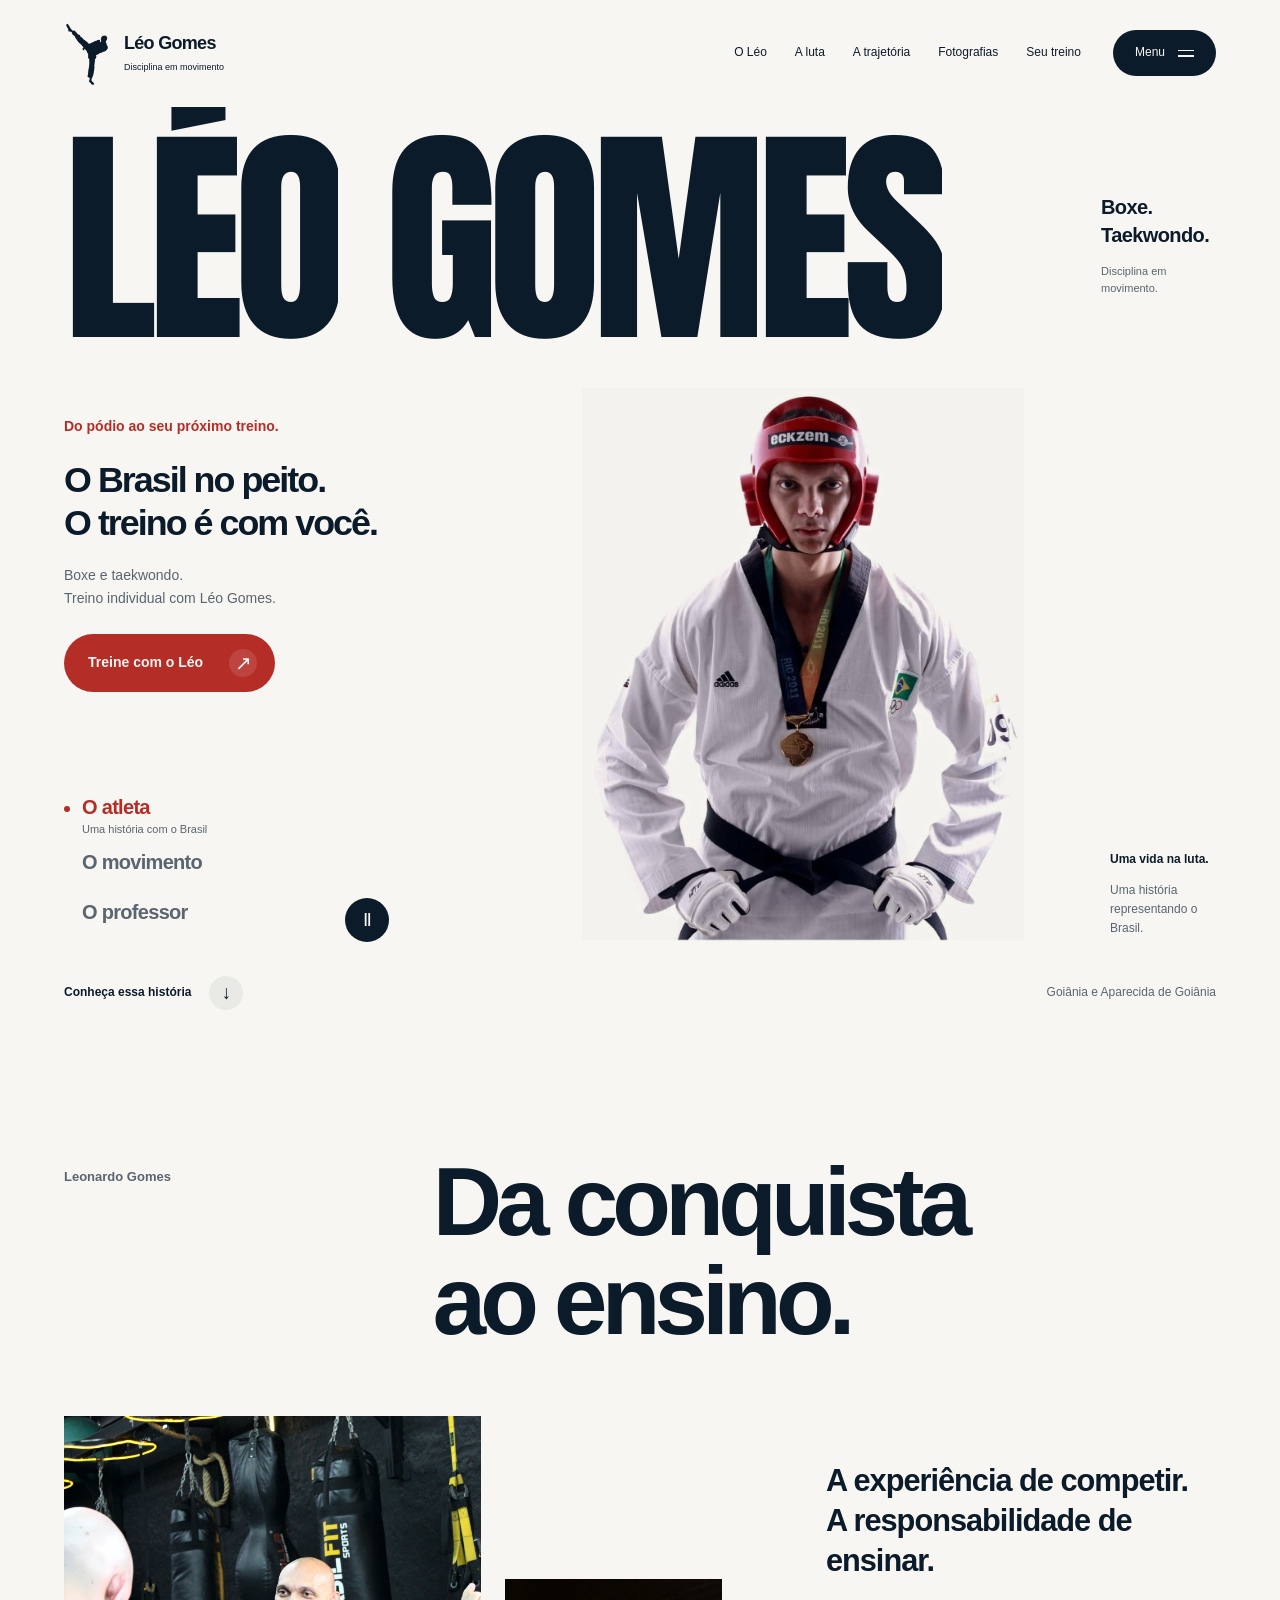
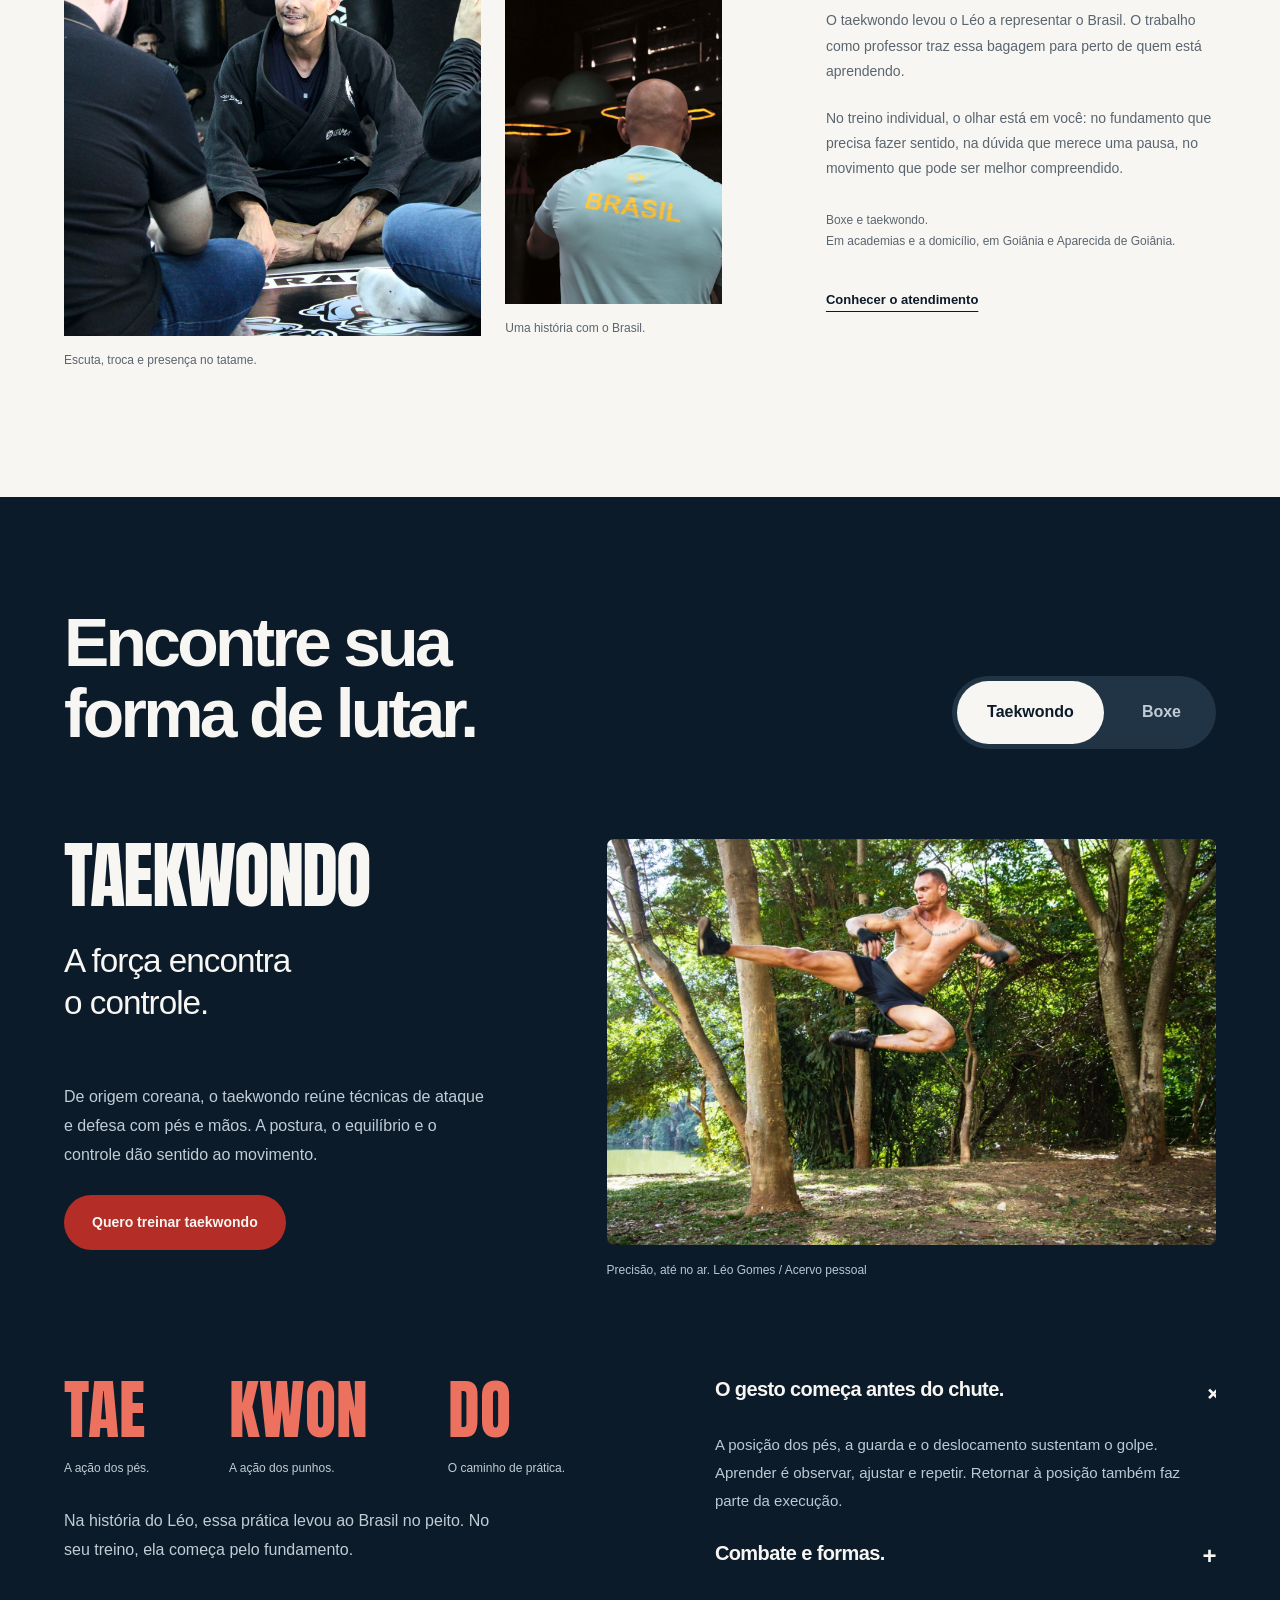
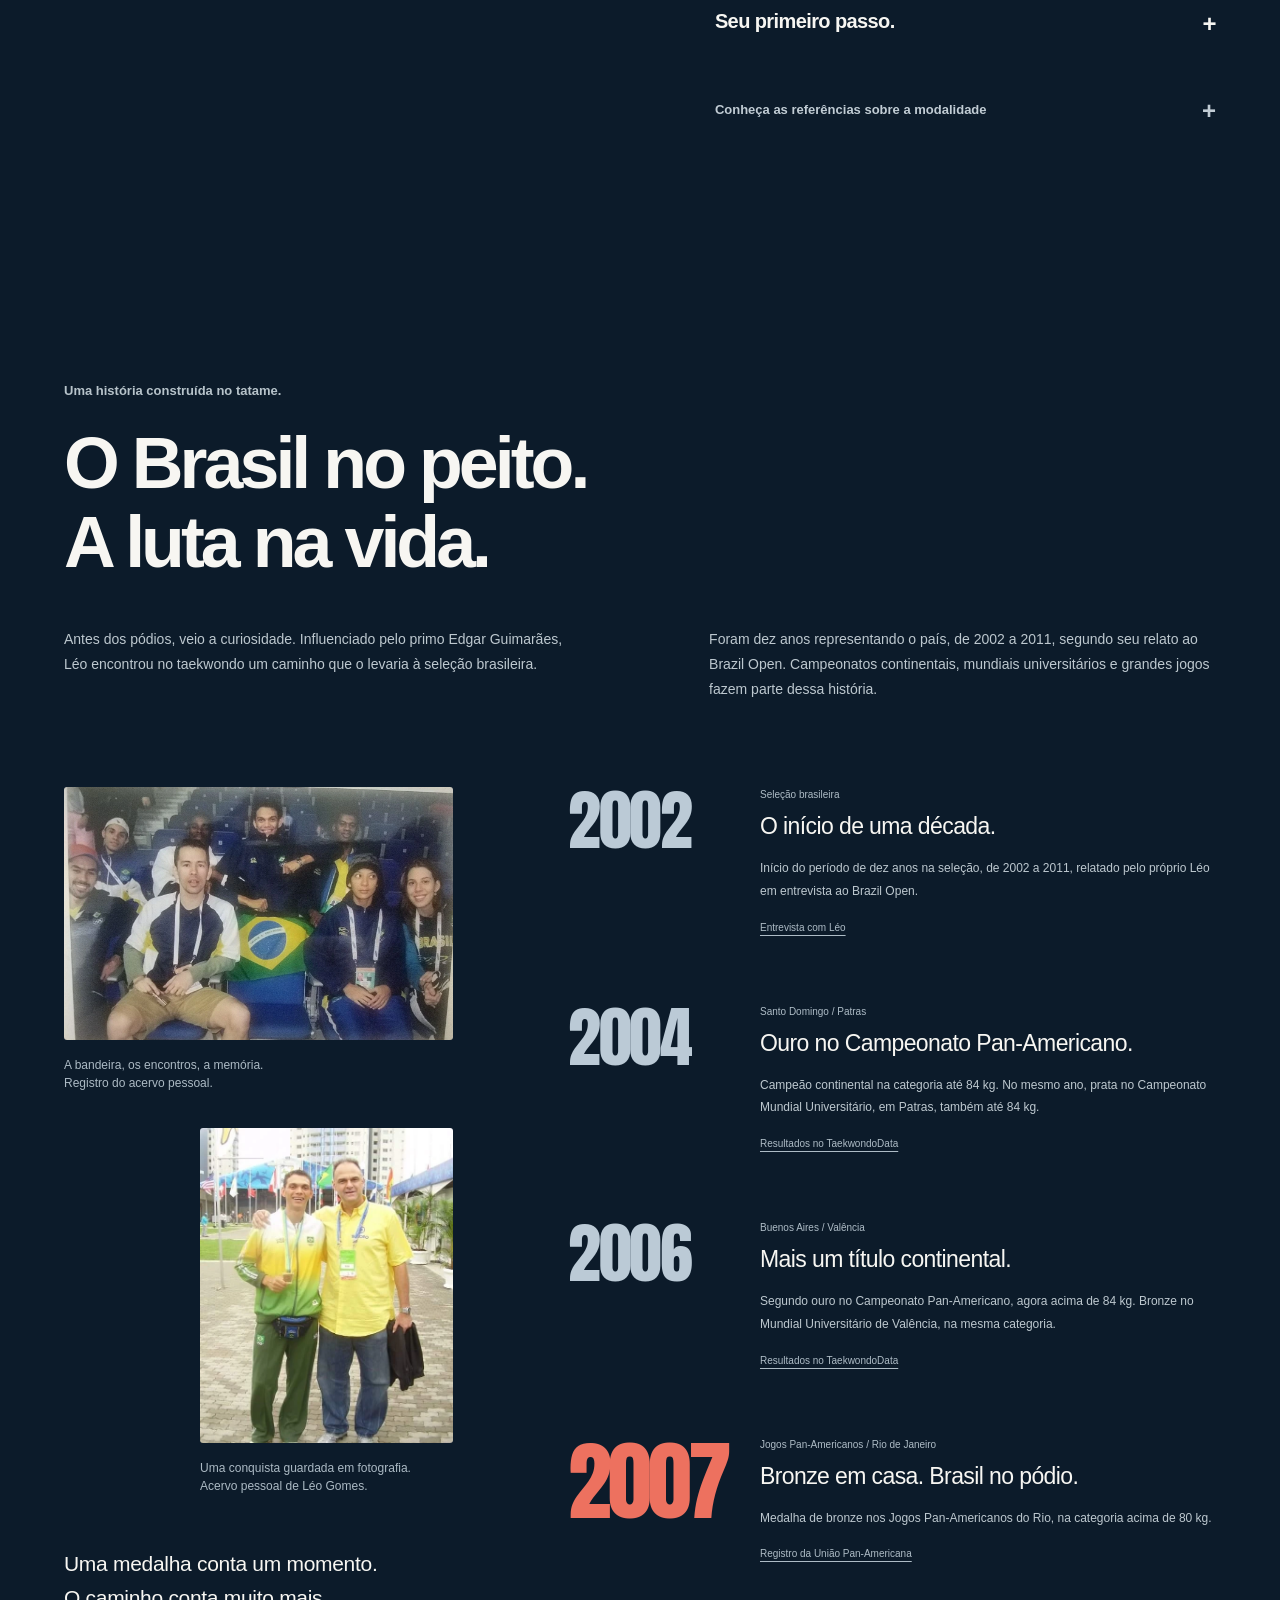
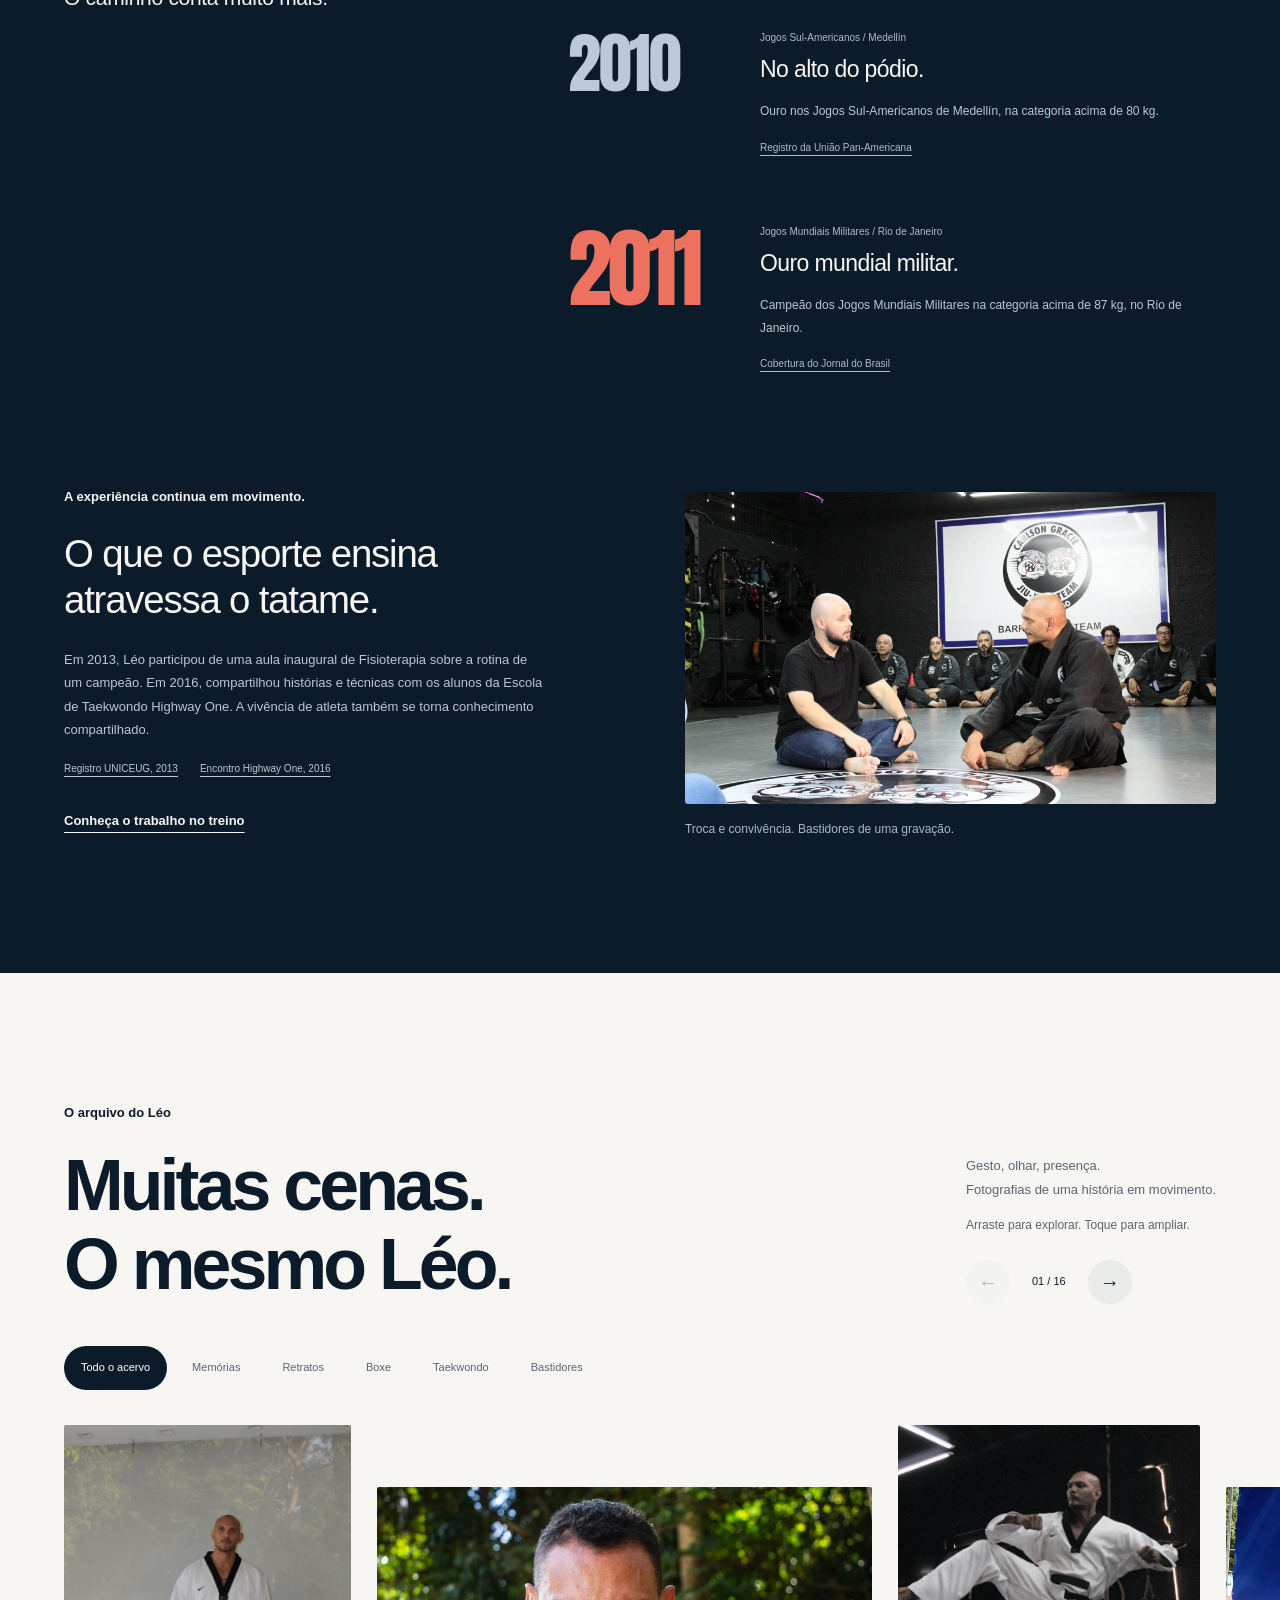
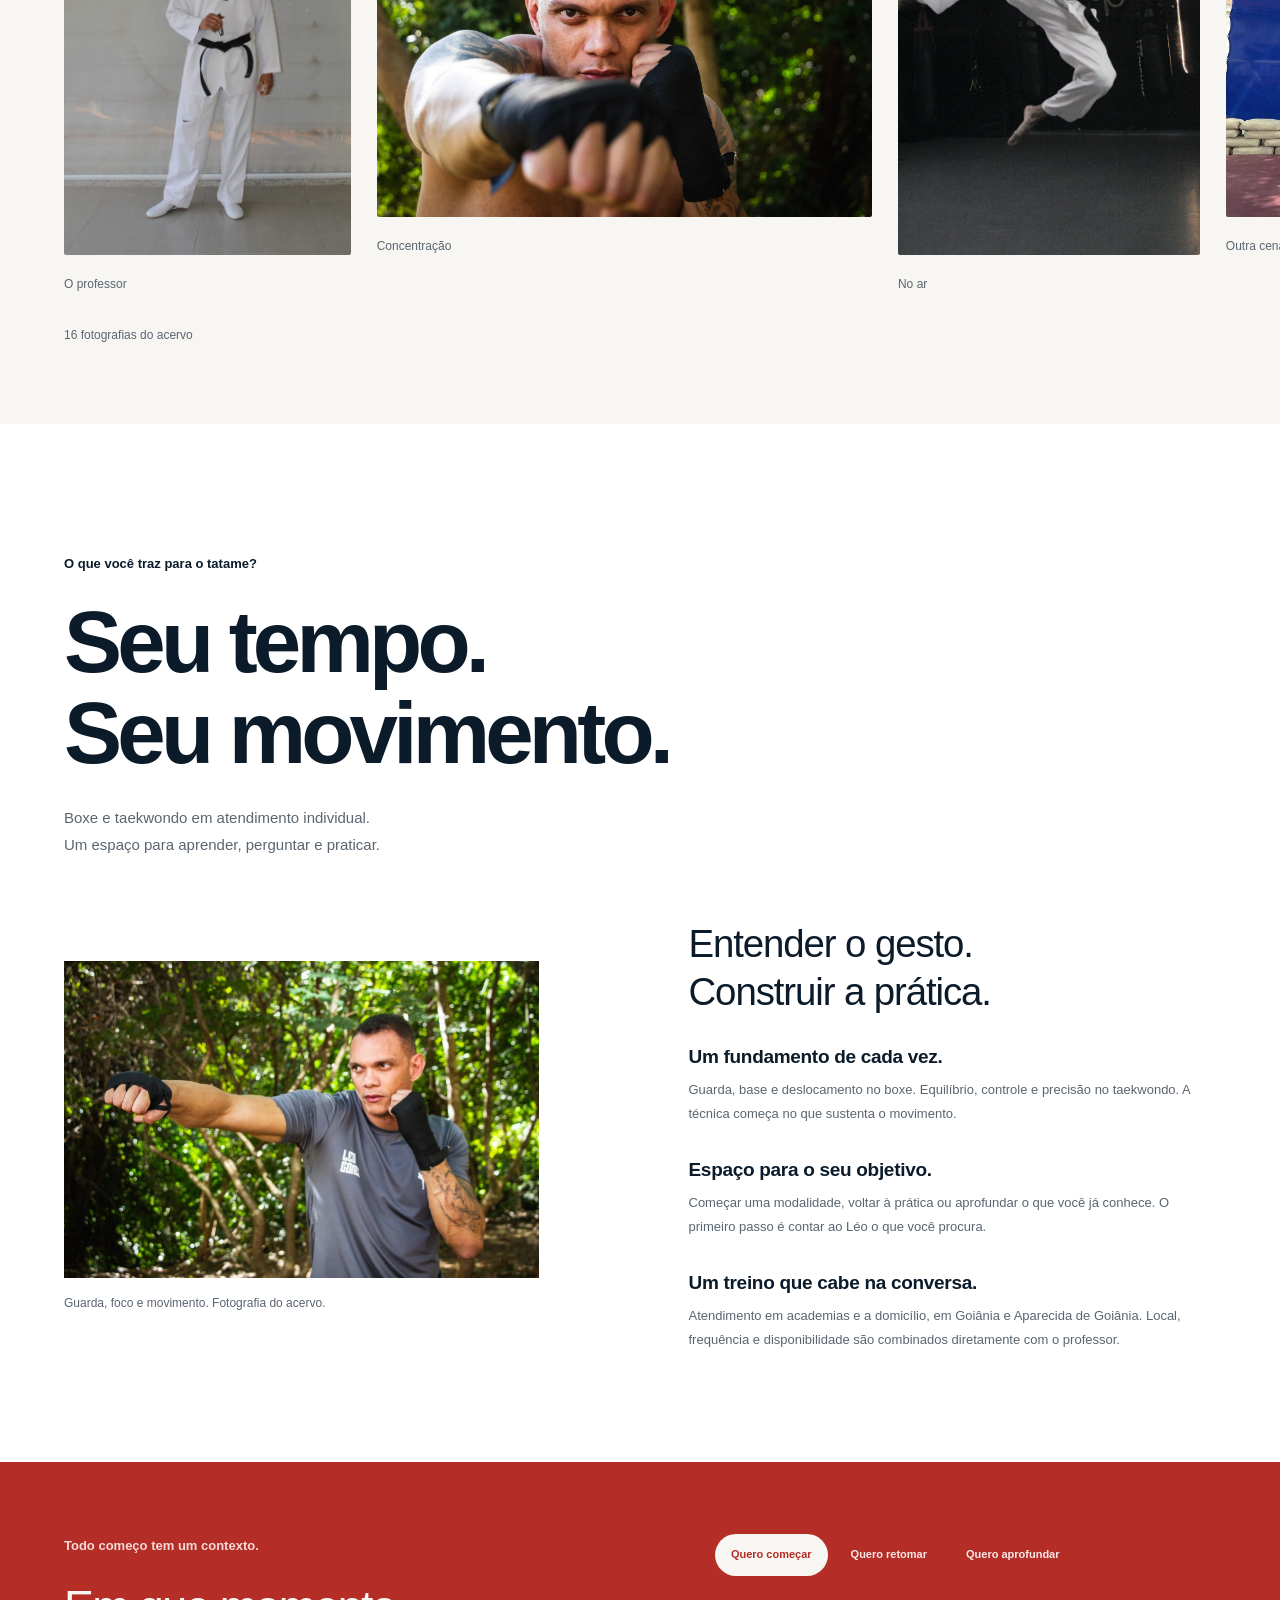
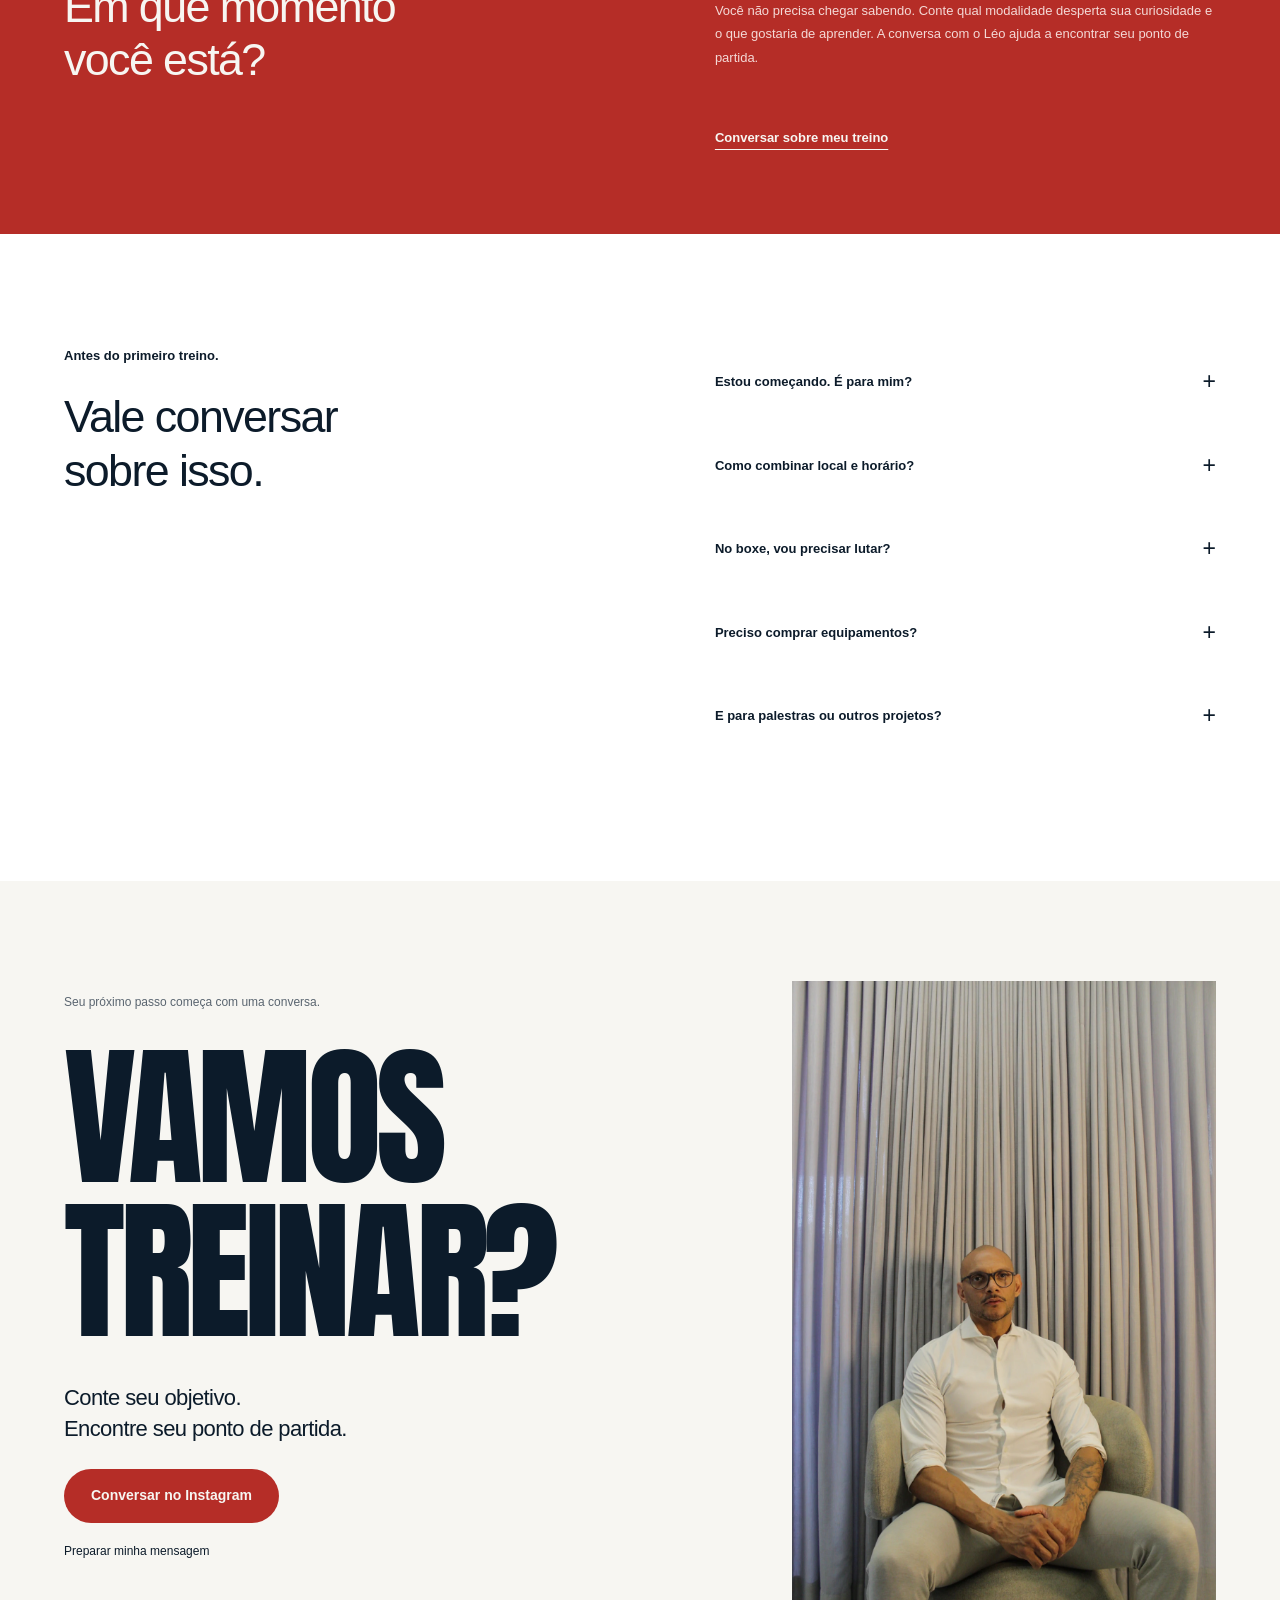
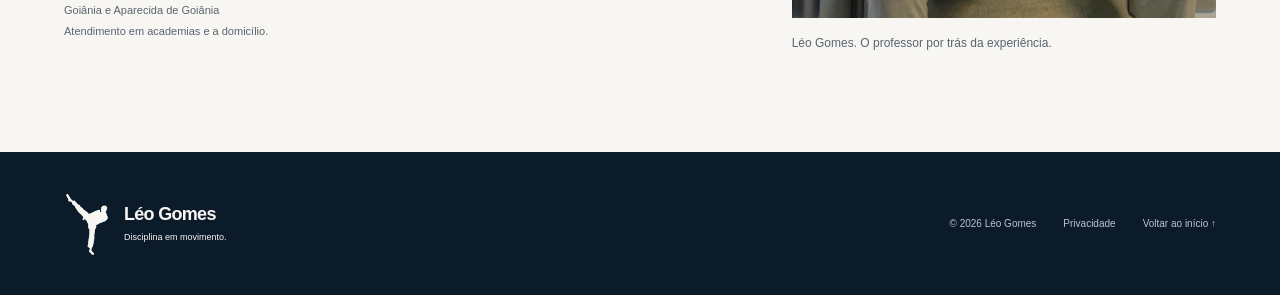
==== commit 00231d97: "Refine Leo's hero with a full-width masthead and photographic layout" ====
--- a/index.html
+++ b/index.html
@@ -5,8 +5,9 @@
 <title>Léo Gomes — Disciplina em movimento</title>
 <meta name="description" content="Léo Gomes. Atleta e professor. Boxe, taekwondo e treino individual em Goiânia e Aparecida de Goiânia. Conheça sua trajetória e converse sobre seu treino.">
 <meta property="og:title" content="Léo Gomes — Disciplina em movimento"><meta property="og:description" content="Uma vida na luta. Um treino de cada vez. Conheça o atleta e professor Léo Gomes."><meta property="og:type" content="website"><meta property="og:locale" content="pt_BR">
-<link rel="icon" href="assets/favicon.svg" type="image/svg+xml"><link rel="preload" href="assets/anton.ttf" as="font" type="font/ttf" crossorigin><link rel="preload" href="assets/manrope.ttf" as="font" type="font/ttf" crossorigin><link rel="preload" as="image" href="assets/medalha-rio.webp"><link rel="stylesheet" href="styles.css?v=20261006-refined1">
-<link rel="stylesheet" href="refinements.css?v=20261006-refined1">
+<link rel="icon" href="assets/favicon.svg" type="image/svg+xml"><link rel="preload" href="assets/anton.ttf" as="font" type="font/ttf" crossorigin><link rel="preload" href="assets/manrope.ttf" as="font" type="font/ttf" crossorigin><link rel="preload" as="image" href="assets/medalha-rio.webp"><link rel="stylesheet" href="styles.css?v=20261007-poster2">
+<link rel="stylesheet" href="refinements.css?v=20261007-poster2">
+<link rel="stylesheet" href="cover.css?v=20261007-poster2">
 </head>
 <body>
 <a href="#conteudo" class="skip">Ir para o conteúdo</a>
@@ -21,17 +22,28 @@
 <main id="conteudo">
 <section class="hero cover" id="capa" aria-labelledby="hero-title" data-scene="0">
 <div class="cover-layout">
-<div class="cover-story"><p class="cover-eyebrow">Uma vida na luta.</p><h1 class="cover-name" id="hero-title"><span class="name-window"><span>LÉO</span></span> <span class="name-window"><span>GOMES</span></span></h1><div class="cover-copy"><p id="hero-statement">O Brasil no peito.<br> O treino é com você.</p><a href="#treino" class="cover-cta">Treine com o Léo</a><span>Boxe e taekwondo · Goiânia e Aparecida de Goiânia</span></div></div>
+<div class="cover-masthead"><h1 class="cover-name" id="hero-title"><span class="name-window"><span>LÉO</span></span> <span class="name-window"><span>GOMES</span></span></h1><p class="cover-signature">Boxe.<br>Taekwondo.<span>Disciplina em movimento.</span></p></div>
+<div class="cover-story">
+<p class="cover-eyebrow">Do pódio ao seu próximo treino.</p>
+<div class="cover-copy"><p id="hero-statement">O Brasil no peito.<br> O treino é com você.</p><p class="cover-disciplines">Boxe e taekwondo.<br>Treino individual com Léo Gomes.</p><a href="#treino" class="cover-cta">Treine com o Léo <span aria-hidden="true">↗</span></a></div>
+<div class="hero-controls" role="group" aria-label="Escolha uma cena da capa">
+<button data-hero-select="0" aria-label="O atleta" aria-pressed="true" aria-controls="hero-scenes"><span>O atleta</span><small>Uma história com o Brasil</small></button>
+<button data-hero-select="1" aria-label="O movimento" aria-pressed="false" aria-controls="hero-scenes"><span>O movimento</span><small>A técnica ganha vida</small></button>
+<button data-hero-select="2" aria-label="O professor" aria-pressed="false" aria-controls="hero-scenes"><span>O professor</span><small>A experiência, perto de você</small></button>
+<button class="hero-pause" id="hero-pause" aria-label="Pausar sequência da capa" aria-pressed="false"><span aria-hidden="true">Ⅱ</span></button>
+</div>
+<p class="sr-only" id="hero-status" role="status"></p>
+</div>
 <div class="cover-visual"><div class="cover-portrait" id="hero-scenes" aria-label="Fotografias do atleta e professor">
-<figure class="hero-scene is-current" data-hero-scene="0"><div class="hero-photo"><img src="assets/medalha-rio.webp" width="1080" height="1365" alt="Léo Gomes de dobok branco, capacete vermelho e medalha no peito." fetchpriority="high"></div><figcaption>O atleta. Uma história representando o Brasil.</figcaption></figure>
-<figure class="hero-scene" data-hero-scene="1" hidden><div class="hero-photo"><img src="assets/ar-livre.webp" width="1066" height="1600" alt="Léo executa um chute alto ao ar livre, com a guarda levantada, entre árvores." loading="eager"></div><figcaption>O movimento. Técnica em cada detalhe.</figcaption></figure>
-<figure class="hero-scene" data-hero-scene="2" hidden><div class="hero-photo"><img src="assets/professor-dobok-original.webp" width="1200" height="1800" alt="Retrato de Léo de dobok branco e faixa preta, com as mãos junto à faixa e o olhar voltado à câmera." loading="eager"></div><figcaption>O professor. Experiência que se compartilha.</figcaption></figure>
-</div><div class="hero-controls" role="group" aria-label="Escolha uma cena da capa"><button data-hero-select="0" aria-pressed="true"><img src="assets/medalha-rio.webp" alt="" width="44" height="44"><span>O atleta</span></button><button data-hero-select="1" aria-pressed="false"><img src="assets/ar-livre.webp" alt="" width="44" height="44"><span>O movimento</span></button><button data-hero-select="2" aria-pressed="false"><img src="assets/professor-dobok-original.webp" alt="" width="44" height="44"><span>O professor</span></button><button class="hero-pause" id="hero-pause" aria-label="Pausar sequência da capa" aria-pressed="false"><span aria-hidden="true">Ⅱ</span></button></div><p class="sr-only" id="hero-status" role="status"></p></div>
+<figure class="hero-scene is-current" data-hero-scene="0"><div class="hero-photo"><img src="assets/medalha-rio.webp" width="1080" height="1365" alt="Léo Gomes de dobok branco, capacete vermelho e medalha no peito." fetchpriority="high"></div><figcaption><span>Uma vida na luta.</span>Uma história representando o Brasil.</figcaption></figure>
+<figure class="hero-scene" data-hero-scene="1" hidden><div class="hero-photo"><img src="assets/ar-livre.webp" width="1066" height="1600" alt="Léo executa um chute alto ao ar livre, com a guarda levantada, entre árvores." loading="eager"></div><figcaption><span>O corpo aprende.</span>Técnica em cada detalhe do movimento.</figcaption></figure>
+<figure class="hero-scene" data-hero-scene="2" hidden><div class="hero-photo"><img src="assets/professor-dobok-original.webp" width="1200" height="1800" alt="Retrato de Léo de dobok branco e faixa preta, com as mãos junto à faixa e o olhar voltado à câmera." loading="eager"></div><figcaption><span>A prática se compartilha.</span>O olhar de quem vive o esporte.</figcaption></figure>
+</div></div>
 </div>
-<div class="cover-foot"><a href="#modalidades">Entre no movimento <span aria-hidden="true">↓</span></a><p>Atleta. Professor. Leonardo Gomes.</p></div>
+<div class="cover-foot"><a href="#leo">Conheça essa história <span aria-hidden="true">↓</span></a><p>Goiânia e Aparecida de Goiânia</p></div>
 </section>
 <section class="about" id="leo" aria-labelledby="about-title">
-<div class="about-heading"><p class="small-intro">Leonardo Gomes</p><h2 id="about-title" class="display reveal-lines"><span>Saber lutar.</span><span>Saber ensinar.</span></h2></div>
+<div class="about-heading"><p class="small-intro">Leonardo Gomes</p><h2 id="about-title" class="display reveal-lines"><span>Da conquista</span><span>ao ensino.</span></h2></div>
 <div class="about-layout"><div class="about-photo-pair"><div class="portrait-composition"><img class="portrait-main" src="assets/leo-no-tatame.webp" width="1446" height="1800" alt="Léo conversa no tatame com duas pessoas durante uma gravação, em fotografia do acervo de câmera." loading="lazy"><span class="portrait-caption">Escuta, troca e presença no tatame.</span></div><figure class="about-moment"><img src="assets/brasil.webp" width="1333" height="2000" loading="lazy" alt="Léo de costas, com a palavra Brasil na camisa azul-clara."><figcaption>Uma história com o Brasil.</figcaption></figure></div><div class="about-copy"><p class="statement">A experiência de competir.<br> A responsabilidade de ensinar.</p><p>O taekwondo levou o Léo a representar o Brasil. O trabalho como professor traz essa bagagem para perto de quem está aprendendo.</p><p>No treino individual, o olhar está em você: no fundamento que precisa fazer sentido, na dúvida que merece uma pausa, no movimento que pode ser melhor compreendido.</p><p class="about-location">Boxe e taekwondo.<br> Em academias e a domicílio, em Goiânia e Aparecida de Goiânia.</p><a class="line-link" href="#contato">Conhecer o atendimento</a></div></div>
 
 </section>
@@ -102,6 +114,6 @@
 <dialog id="gallery-dialog" class="gallery-dialog" aria-label="Fotografia ampliada"><button class="close-dialog" data-close aria-label="Fechar fotografia">Fechar <i aria-hidden="true">×</i></button><figure><img id="large-photo" alt=""><figcaption id="large-caption"></figcaption></figure><p id="gallery-status" class="gallery-status" role="status" hidden></p><div class="photo-controls"><button id="previous-photo" aria-label="Fotografia anterior">←</button><span id="photo-position" aria-live="polite"></span><button id="next-photo" aria-label="Próxima fotografia">→</button></div></dialog>
 <dialog id="contact-dialog" class="contact-dialog" aria-labelledby="conversation-title"><button class="close-dialog" data-close aria-label="Fechar preparação de mensagem">Fechar <i aria-hidden="true">×</i></button><h2 id="conversation-title">Seu primeiro contato.</h2><p>Prepare o texto, copie e envie pelo Instagram.</p><form id="conversation-form"><label for="interest">Tenho interesse em<select id="interest" name="interest"><option>Boxe</option><option>Taekwondo</option><option selected>Conhecer as modalidades</option><option>Palestras ou projetos</option></select></label><label for="city">Minha cidade<select id="city" name="city"><option>Goiânia</option><option>Aparecida de Goiânia</option><option>Outra cidade</option></select></label><label for="experience">Meu momento<select id="experience" name="experience"><option>Quero começar</option><option>Quero retomar a prática</option><option>Já pratico e quero aprofundar</option><option>Quero conversar sobre um projeto</option></select></label><label for="goal">Objetivo e disponibilidade <span>Opcional</span><textarea id="goal" name="goal" maxlength="400" rows="2" placeholder="O que você gostaria de aprender?"></textarea></label><button type="submit" class="solid-button">Preparar mensagem</button></form><div id="message-result" hidden><label for="ready-message">Sua mensagem está pronta</label><textarea id="ready-message" readonly rows="5"></textarea><button class="solid-button" type="button" id="copy-message">Copiar mensagem</button><p id="copy-status" role="status"></p><a class="line-link" href="https://www.instagram.com/leogomestkd/" target="_blank" rel="noopener noreferrer">Abrir Instagram</a></div><p class="privacy-note">Nada é enviado automaticamente. O texto fica apenas neste navegador.</p></dialog>
 <dialog id="privacy-dialog" class="privacy-dialog" aria-labelledby="privacy-title"><button class="close-dialog" data-close aria-label="Fechar privacidade">Fechar <i aria-hidden="true">×</i></button><h2 id="privacy-title">Privacidade.</h2><p>Este site apresenta o trabalho de Léo Gomes. Não utiliza rastreadores de publicidade ou análises de navegação próprios.</p><p>A preparação de mensagem acontece no navegador. Seu texto não é armazenado pelo site nem enviado ao Léo.</p><p>Ao abrir o Instagram, você passa a usar um serviço externo, sujeito às políticas da Meta. Para questões de privacidade ou correção de imagem, entre em contato com <a href="https://www.instagram.com/leogomestkd/" target="_blank" rel="noopener noreferrer">@leogomestkd</a>.</p><p class="privacy-note">Atualizado em 5 de outubro de 2026.</p></dialog>
-<script src="app.js?v=20261006-refined1" defer></script>
-<script src="refinements.js?v=20261006-refined1" defer></script>
+<script src="app.js?v=20261007-poster2" defer></script>
+<script src="refinements.js?v=20261007-poster2" defer></script>
 </body></html>
--- a/refinements.css
+++ b/refinements.css
@@ -44,3 +44,27 @@
 @media(max-height:650px){.menu-dialog nav{gap:8px;padding:20px 0}.menu-dialog nav>a{font-size:34px}.menu-dialog nav>a>span{font-size:10px}}
 @media(max-width:680px){.archive-controls{max-width:100px}.archive-controls button{width:44px;height:44px}}
 @media(prefers-reduced-motion:reduce){.career-event.is-reading .career-year,.menu-dialog nav>a:hover,.menu-dialog nav>a:focus-visible,.photo-item:hover img,.photo-item:focus-visible img,.cover-cta:hover,.sport-cta:hover,.contact-main:hover,.solid-button:hover,.hero-controls button:hover,.archive-controls button:active,.photo-controls button:active,.cover-foot a:hover span,.menu-button:hover b,.close-dialog:hover i{transform:none!important}.chapter-nav{backdrop-filter:none;-webkit-backdrop-filter:none}}
+
+/* Photograph captions remain readable at every viewport width. */
+.portrait-caption,
+.about-moment figcaption,
+.career-album figcaption,
+.career-present figcaption,
+.photo-item > span,
+.archive-side small,
+.gallery-count,
+.gallery-dialog figcaption,
+.training-photo figcaption,
+.contact-portrait figcaption {
+  font-size:12px;
+  line-height:1.5;
+}
+
+/* The image yields space when a longer caption wraps in the lightbox. */
+.gallery-dialog figure img {
+  flex:1 1 0;
+  min-height:0;
+  height:auto;
+}
+.gallery-dialog figcaption { flex-shrink:0; }
+.archive-filters button { min-height:44px; }
--- a/cover.css
+++ b/cover.css
@@ -0,0 +1,90 @@
+/* A masthead for Léo, then an open photographic composition. */
+.cover { padding: 8px var(--page) 28px; }
+.cover-layout { grid-template-columns: minmax(0, .72fr) minmax(0, 1.28fr); gap: 32px 5%; align-items: stretch; }
+.cover-masthead { grid-column: 1 / -1; display: flex; align-items: center; justify-content: space-between; gap: 25px; }
+.cover-signature { font-size: 20px; font-weight: 600; line-height: 1.4; letter-spacing: -.6px; padding-top: 20px; }
+.cover-signature span { display: block; max-width: 115px; font-size: 11px; line-height: 1.6; font-weight: 450; letter-spacing: 0; margin-top: 14px; color: var(--muted); }
+.cover-name { display: flex; align-items: baseline; justify-content: flex-start; gap: .2em; font-size: clamp(110px, 18.2vw, 292px); letter-spacing: -.04em; line-height: 1; padding: .04em 0 0; }
+.name-window { padding: .07em 0; margin: -.07em 0; }
+.cover-story { display: flex; flex-direction: column; padding: 26px 0 4px; min-width: 0; }
+.cover-eyebrow { font-size: 14px; font-weight: 550; margin-bottom: 20px; color: var(--red); }
+.cover-copy { display: flex; align-items: flex-start; flex-direction: column; gap: 0; padding: 0; margin: 0; }
+.cover-copy > #hero-statement { font-size: clamp(27px, 2.8vw, 43px); letter-spacing: -.055em; font-weight: 600; line-height: 1.18; min-height: 2.36em; }
+.cover-copy > .cover-disciplines { font-size: 14px; font-weight: 450; letter-spacing: 0; line-height: 1.65; color: var(--muted); min-height: 0; margin-top: 20px; }
+.cover-cta { margin-top: 24px; padding: 15px 18px 15px 24px; gap: 26px; }
+.cover-cta > span { display: grid; place-items: center; width: 28px; height: 28px; border-radius: 50%; background: #ffffff1c; font-size: 20px; font-weight: 400; transition: transform .35s cubic-bezier(.22,1,.36,1); }
+.cover-cta:hover > span { transform: rotate(45deg); }
+.cover-visual { display: block; align-self: stretch; }
+.cover-portrait { height: clamp(465px, 62svh, 700px); }
+.hero-scene { grid-template-columns: minmax(0, 1fr) 106px; grid-template-rows: minmax(0, 1fr); gap: 20px; align-items: stretch; }
+.hero-photo, .hero-scene:not([data-hero-scene="0"]) .hero-photo { border-radius: 0; margin: 0; background: transparent; overflow: clip; }
+.hero-photo img, .hero-scene:not([data-hero-scene="0"]) img { object-fit: contain; object-position: center; }
+.hero-scene[data-hero-scene="0"] .hero-photo { background: var(--paper); }
+.hero-scene[data-hero-scene="0"] img { object-position: center bottom; mask-image: linear-gradient(90deg,transparent 0%,black 4%,black 96%,transparent 100%); }
+.hero-scene[data-hero-scene="2"] .hero-photo img { object-fit: cover; object-position: center 70%; }
+.hero-scene figcaption { text-align: left; align-self: end; padding-bottom: 8px; font-size: 12px; line-height: 1.6; }
+.hero-scene figcaption > span { display: block; color: var(--navy); font-weight: 650; margin-bottom: 12px; }
+.hero-controls { display: grid; grid-template-columns: minmax(0, 1fr) 44px; align-items: end; gap: 2px 10px; justify-content: stretch; margin-top: auto; padding-top: 30px; width: 100%; max-width: 325px; }
+.hero-controls button[data-hero-select] { grid-column: 1; border-radius: 0; padding: 5px 0 5px 18px; min-height: 48px; display: flex; flex-direction: column; align-items: flex-start; gap: 1px; text-align: left; white-space: normal; color: var(--muted); background: transparent; }
+.hero-controls button[data-hero-select] > span { font-size: 20px; line-height: 1.3; letter-spacing: -.7px; font-weight: 550; transition: transform .3s, color .3s; }
+.hero-controls button[data-hero-select] > small { display: none; font-size: 11px; line-height: 1.5; color: var(--muted); }
+.hero-controls button[data-hero-select]::before { content: ''; position: absolute; left: 0; top: 17px; width: 6px; height: 6px; border-radius: 50%; background: var(--red); opacity: 0; transform: scale(.3); transition: opacity .3s, transform .3s; }
+.hero-controls button[data-hero-select][aria-pressed="true"] { color: var(--red); background: transparent; }
+.hero-controls button[data-hero-select][aria-pressed="true"]::before { opacity: 1; transform: scale(1); }
+.hero-controls button[data-hero-select][aria-pressed="true"] > small { display: block; }
+.hero-controls button[data-hero-select]:hover > span { transform: translateX(4px); color: var(--navy); }
+.hero-controls .hero-pause { grid-column: 2; grid-row: 3; width: 44px; height: 44px; padding: 0; border-radius: 50%; background: var(--navy); color: var(--paper); }
+.hero-controls .hero-pause:hover { background: var(--red); color: white; }
+.cover-foot { margin-top: 30px; }
+.cover-foot a span { display: grid; place-items: center; width: 34px; height: 34px; border-radius: 50%; background: #e9eae5; font-size: 19px; transition: transform .3s; }
+.cover-foot a:hover span { transform: translateY(4px); }
+.about { padding-top: clamp(90px, 9vw, 135px); }
+@media (min-width: 1600px) {
+  .cover-name { font-size: 286px; }
+}
+@media (max-width: 1000px) {
+  .cover-layout { grid-template-columns: minmax(0, .85fr) minmax(0, 1.15fr); gap: 25px 3%; }
+  .cover-story { padding-top: 12px; }
+  .cover-signature { font-size: 17px; }
+  .cover-copy > #hero-statement { font-size: 29px; }
+  .cover-portrait { height: 510px; }
+  .hero-scene { grid-template-columns: 1fr; grid-template-rows: minmax(0, 1fr) auto; gap: 12px; }
+  .hero-scene figcaption { display: flex; gap: 5px; padding: 0; font-size: 12px; }
+  .hero-scene figcaption > span { margin: 0; }
+}
+@media (max-width: 680px) {
+  .cover { padding-top: 12px; padding-bottom: 25px; }
+  .cover-layout { display: grid; grid-template-columns: 1fr; gap: 0; }
+  .cover-masthead { grid-column: 1; grid-row: 1; display: block; }
+  .cover-signature { display: none; }
+  .cover-name { font-size: 23.6vw; gap: .12em; margin: 0 0 22px; justify-content: space-between; }
+  .cover-story { display: contents; }
+  .cover-eyebrow { grid-row: 2; margin: 0 0 15px; font-size: 12px; }
+  .cover-copy { display: contents; }
+  .cover-copy > #hero-statement { grid-row: 3; font-size: clamp(24px,6.5vw,38px); line-height: 1.15; min-height: 2.3em; margin-bottom: 20px; }
+  .cover-copy > #hero-statement br { display: initial; }
+  .cover-copy > .cover-disciplines { grid-row: 7; margin: 0; padding-top: 14px; font-size: 12px; }
+  .cover-copy > .cover-disciplines br { display: initial; }
+  .cover-visual { grid-row: 4; margin: 0; display: block; }
+  .cover-portrait { height: clamp(350px, 108vw, 510px); }
+  .hero-scene { grid-template-columns: minmax(0,1fr); grid-template-rows: minmax(0, 1fr) auto; gap: 10px; }
+  .hero-scene .hero-photo { width: 100%; max-width: 430px; margin: auto; height: 100%; }
+  .hero-scene:not([data-hero-scene="0"]) .hero-photo { width: auto; max-width: 100%; margin: 0 auto; aspect-ratio: 2 / 3; }
+  .hero-scene figcaption { display: flex; flex-wrap: wrap; gap: 0 5px; font-size: 12px; padding: 0; }
+  .hero-scene figcaption > span { margin: 0; }
+  .hero-controls, .hero-controls:has(.hero-pause[hidden]) { grid-row: 5; display: grid; grid-template-columns: repeat(3,minmax(0,1fr)) 44px; max-width: none; width: 100%; margin: 18px 0 22px; padding: 0; gap: 3px; align-items: start; order: initial; }
+  .hero-controls:has(.hero-pause[hidden]) { grid-template-columns: repeat(3,minmax(0,1fr)); }
+  .hero-controls button[data-hero-select] { grid-column: auto; padding: 10px 1px; min-height: 44px; align-items: center; }
+  .hero-controls button[data-hero-select] > span { font-size: 12px; letter-spacing: -.25px; white-space: nowrap; line-height: 24px; }
+  .hero-controls button[data-hero-select] > small, .hero-controls button[data-hero-select][aria-pressed="true"] > small { display: none; }
+  .hero-controls button[data-hero-select]::before { display: none; }
+  .hero-controls .hero-pause { grid-row: 1; grid-column: 4; width: 44px; height: 44px; min-width: 44px; }
+  .cover-cta { grid-row: 6; margin: 0; justify-self: start; padding: 13px 16px 13px 23px; }
+  .cover-foot { margin-top: 25px; gap: 22px; align-items: flex-start; }
+  .cover-foot > p { font-size: 10px; line-height: 1.5; max-width: 100px; text-align: right; display: block; }
+  .cover-foot a { gap: 9px; font-size: 11px; }
+  .about { padding-top: 85px; }
+}
+@media (prefers-reduced-motion: reduce) {
+  .cover-cta > span, .hero-controls button[data-hero-select] > span, .hero-controls button[data-hero-select]::before, .cover-foot a span { transition: none; transform: none !important; }
+}
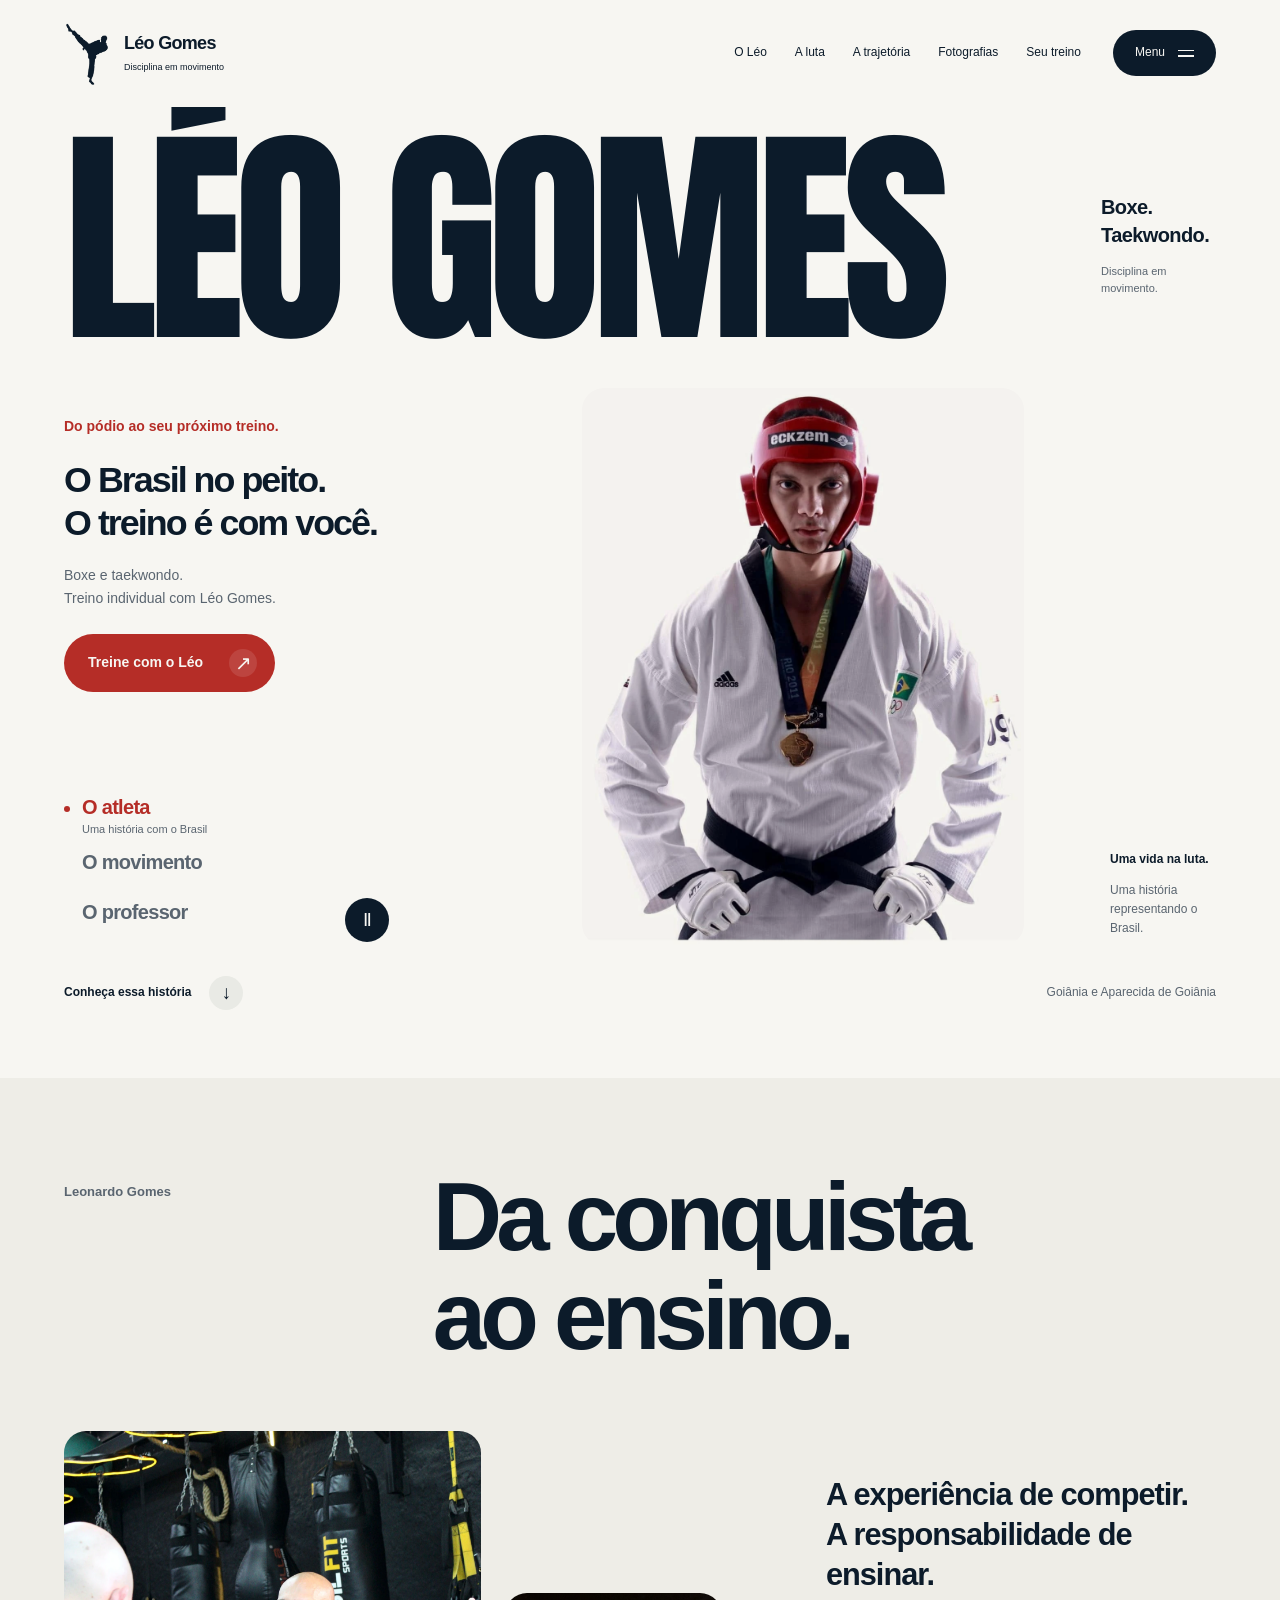
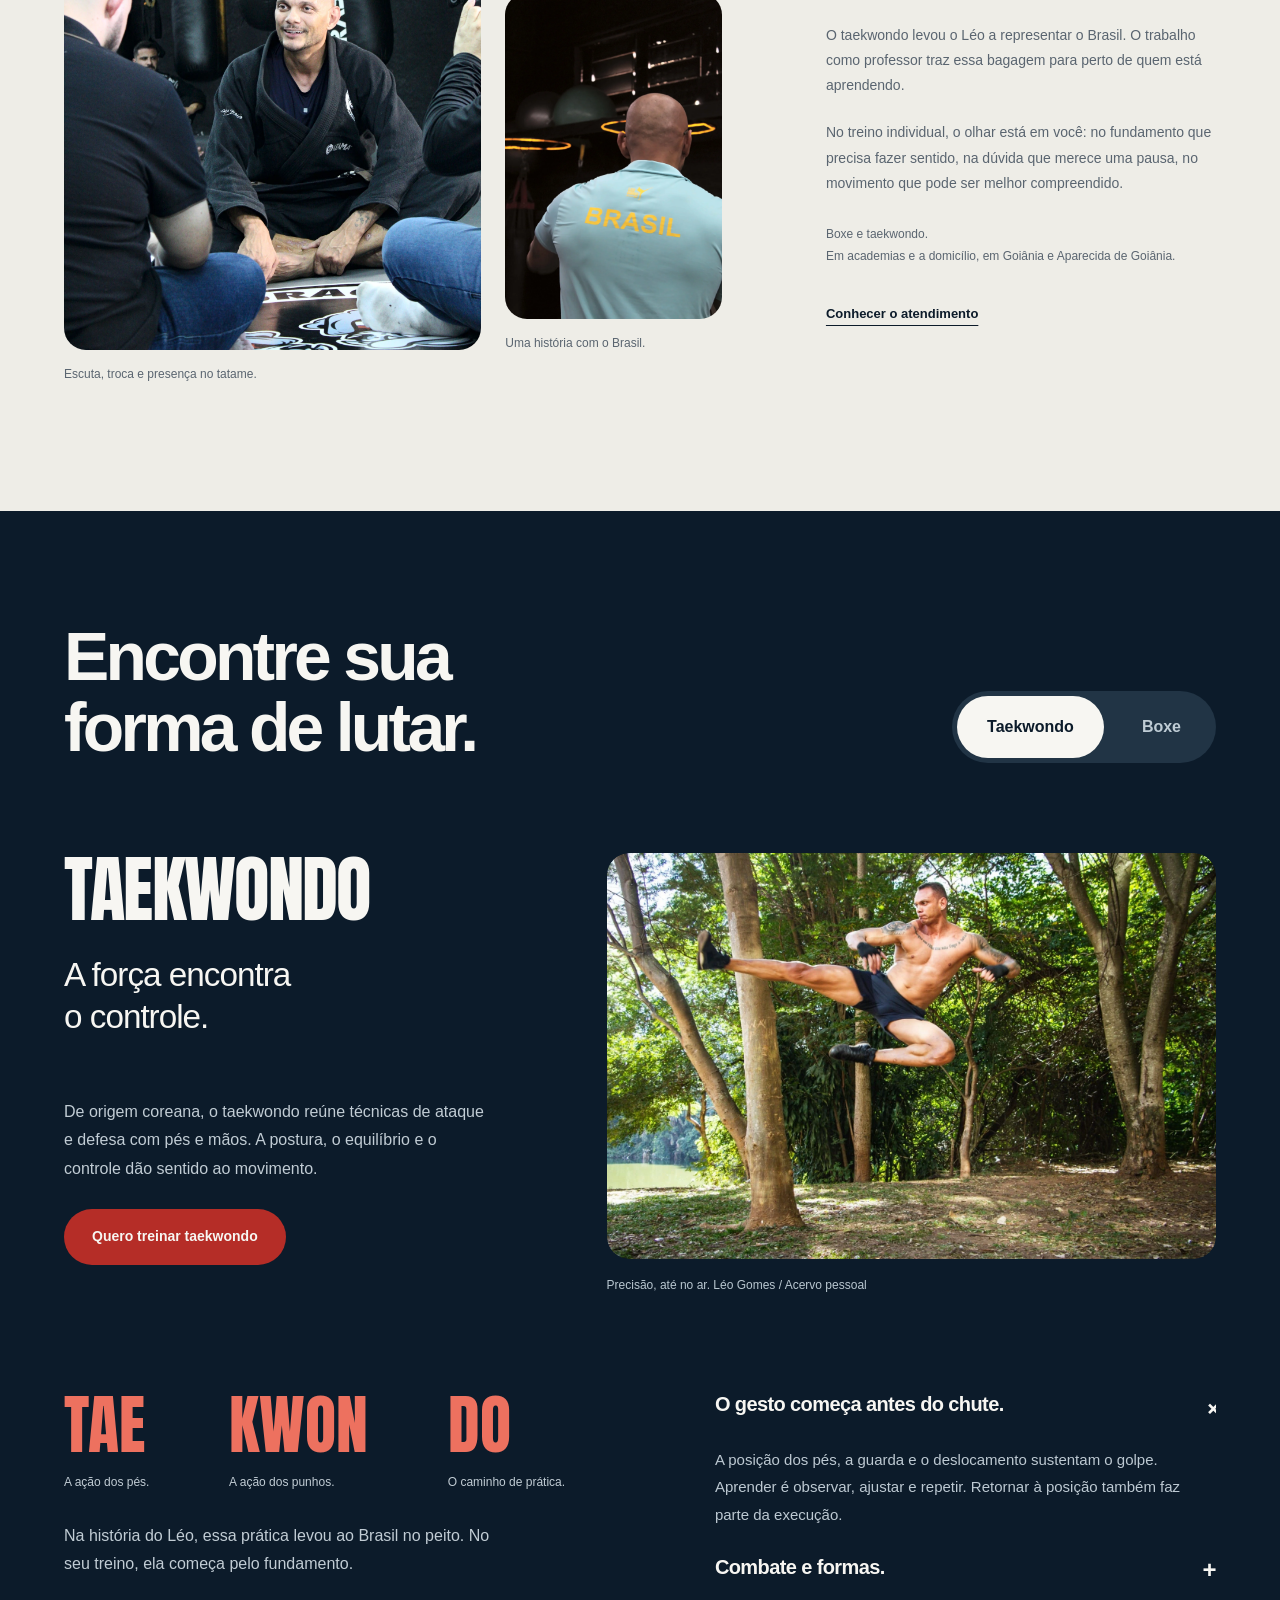
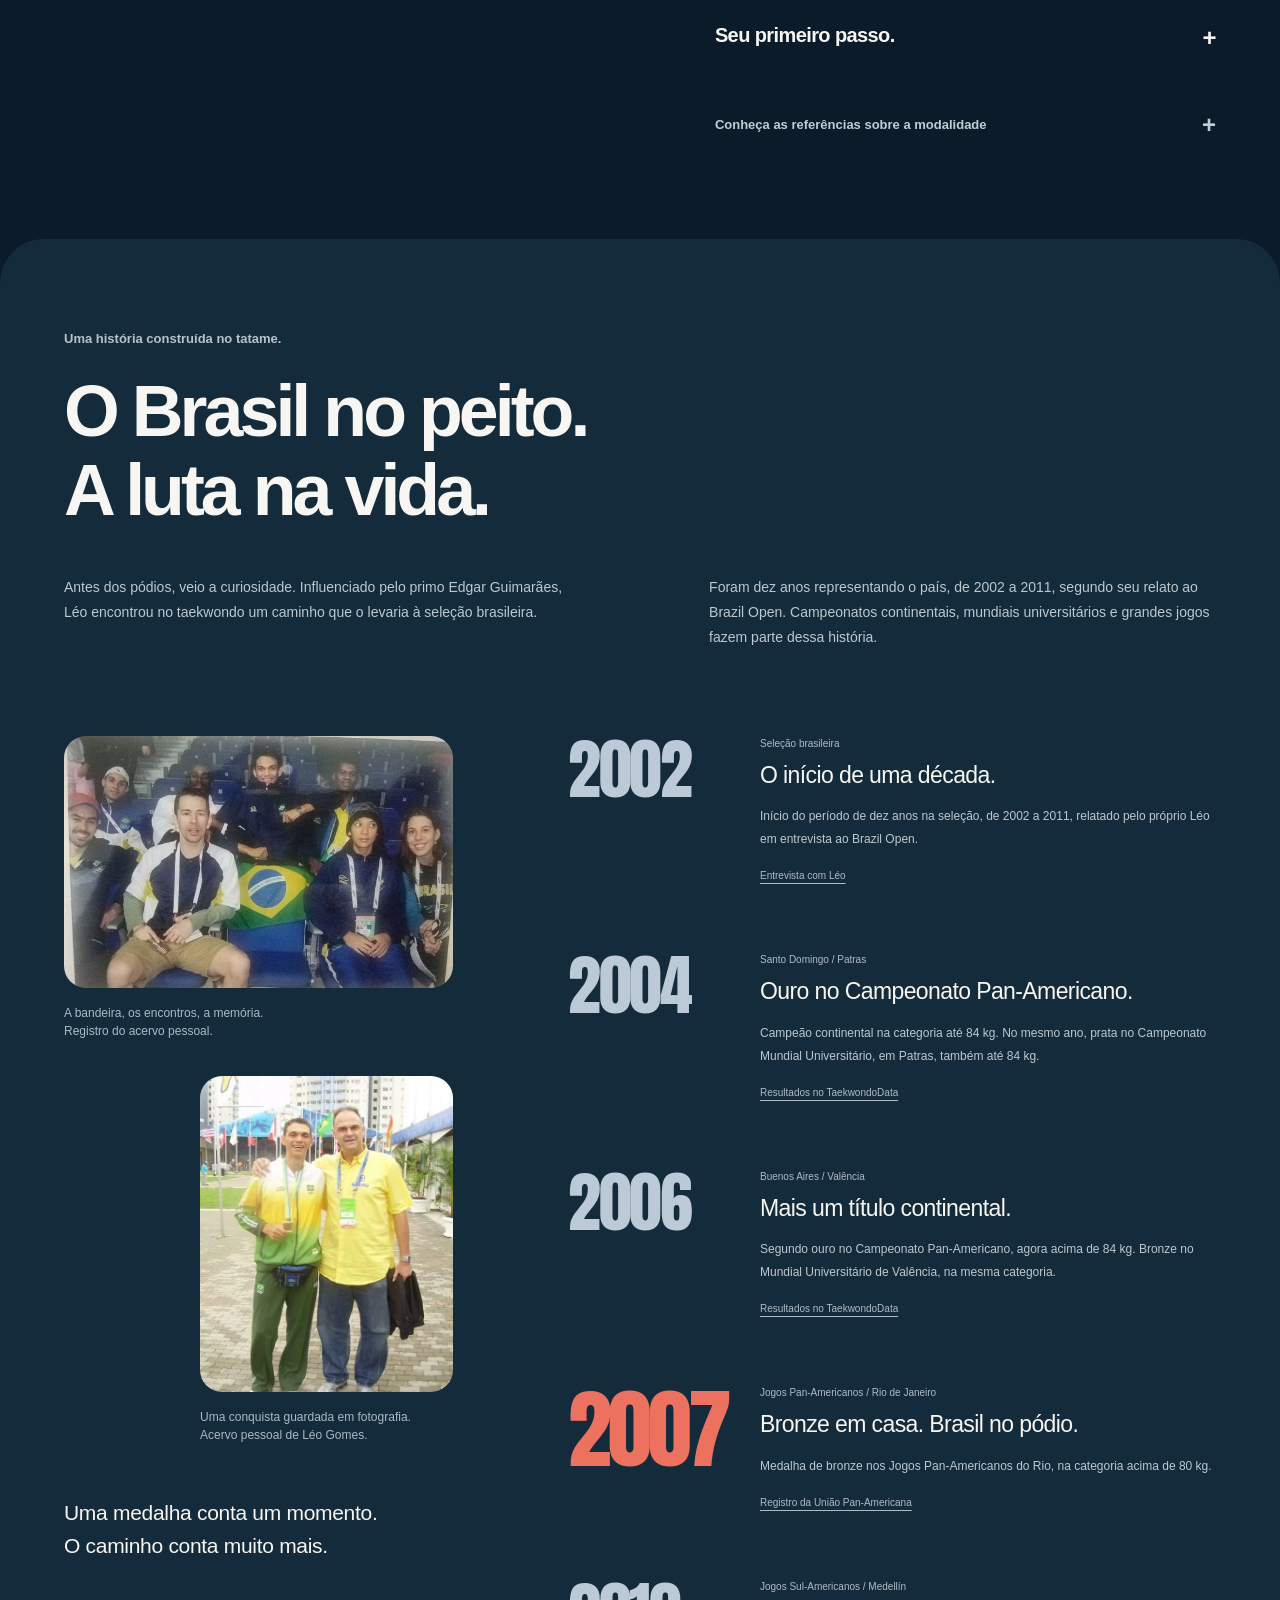
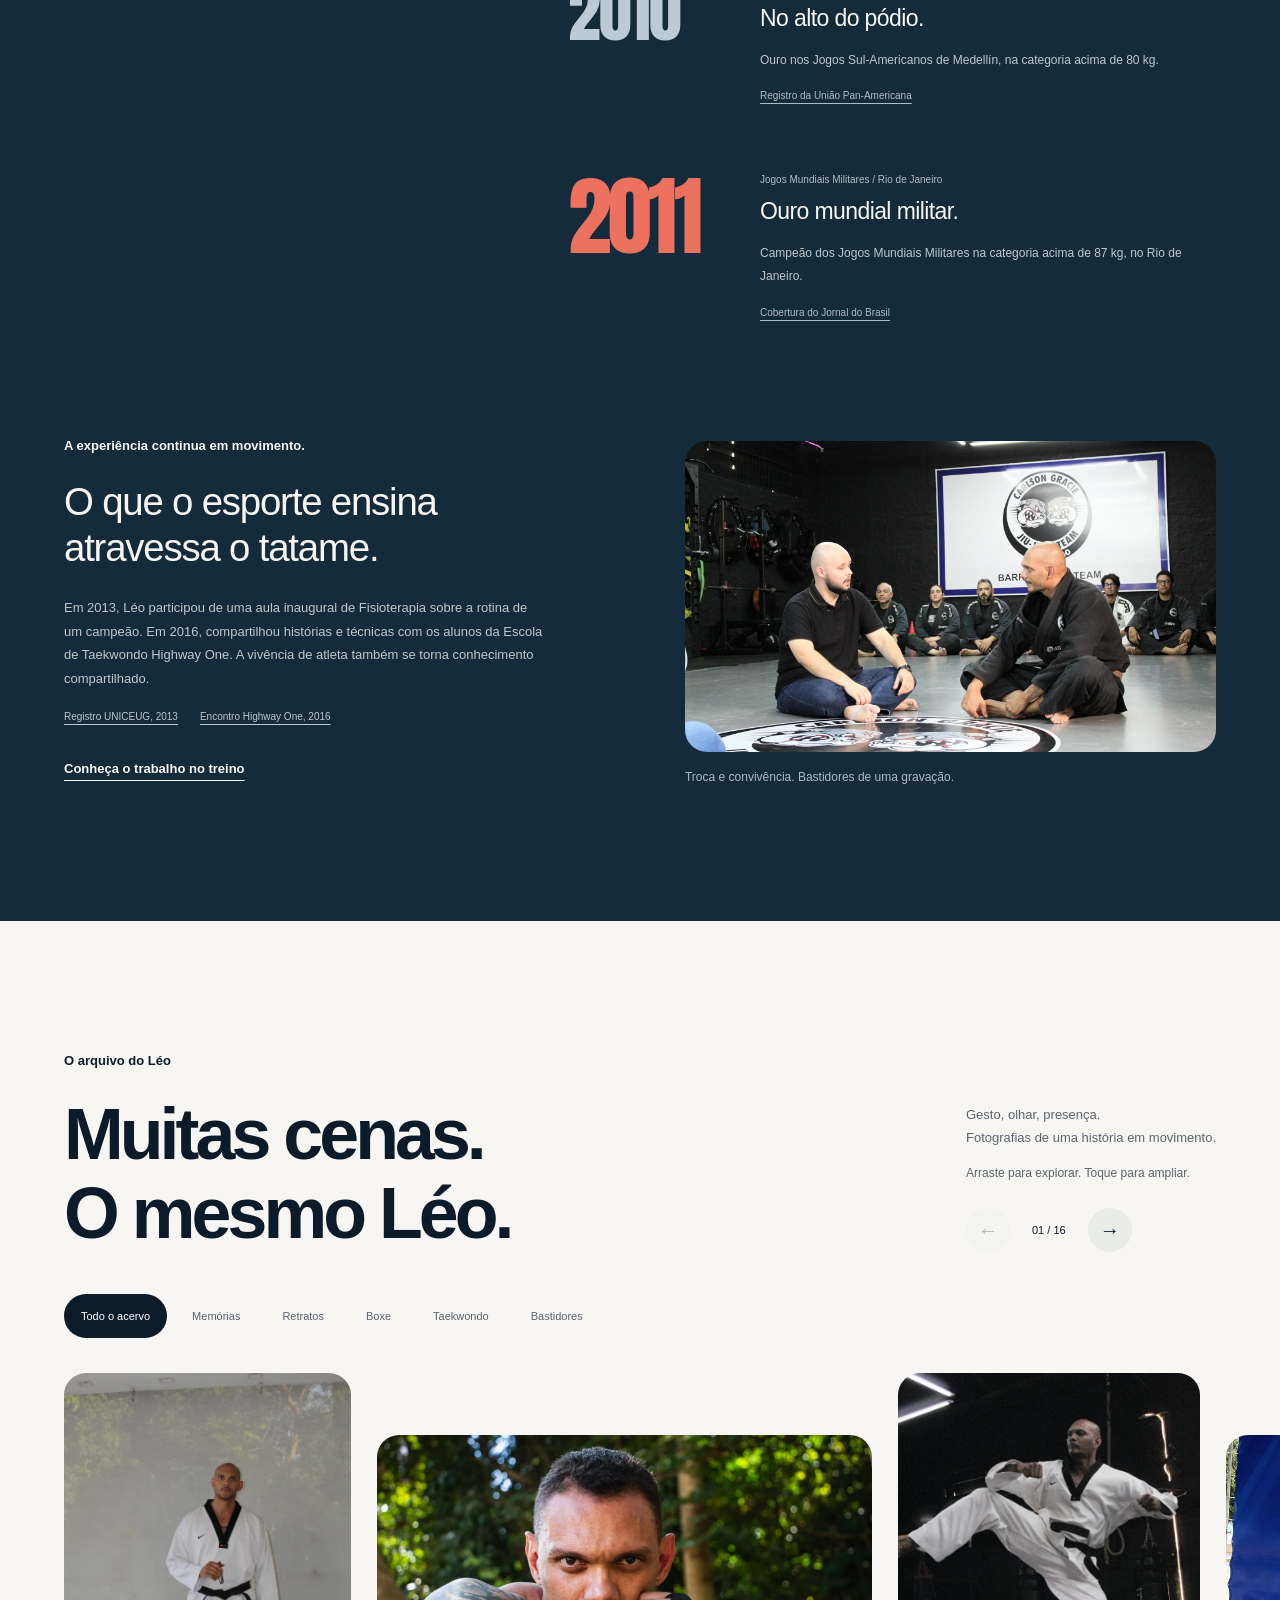
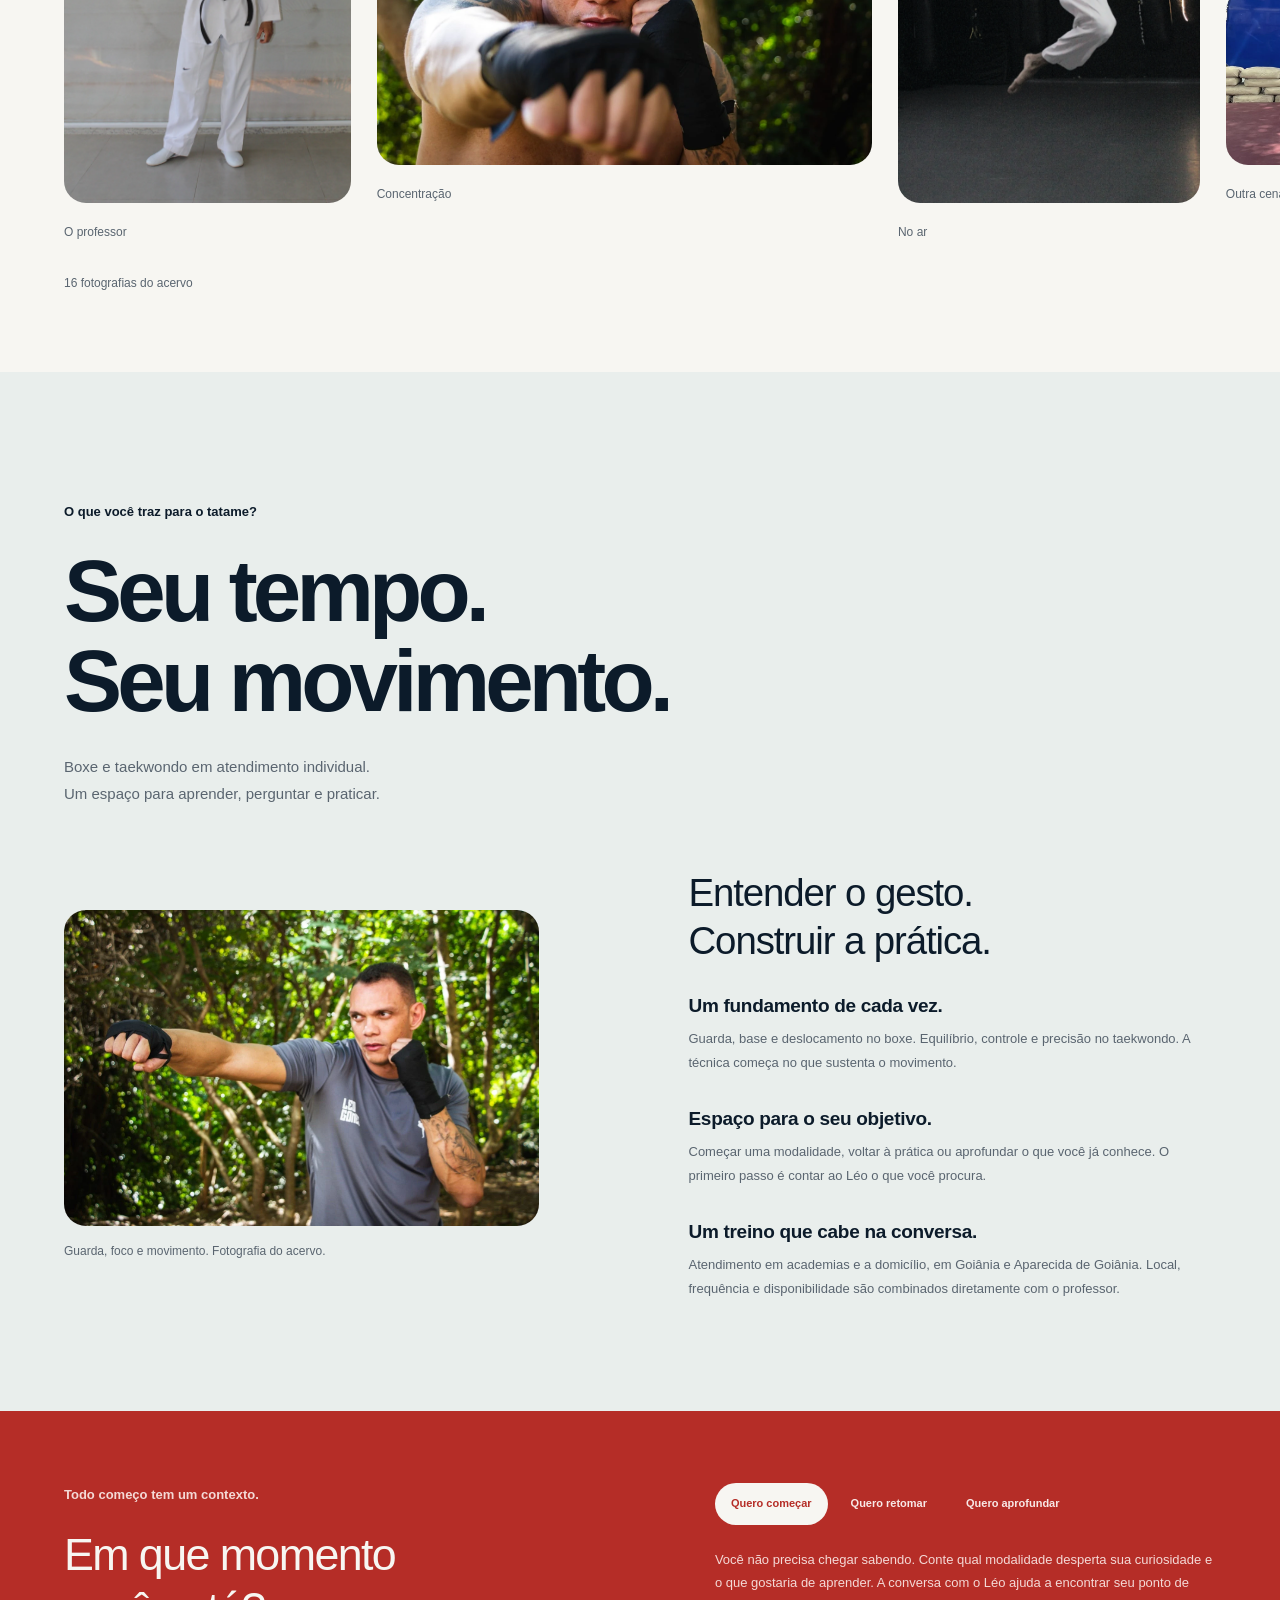
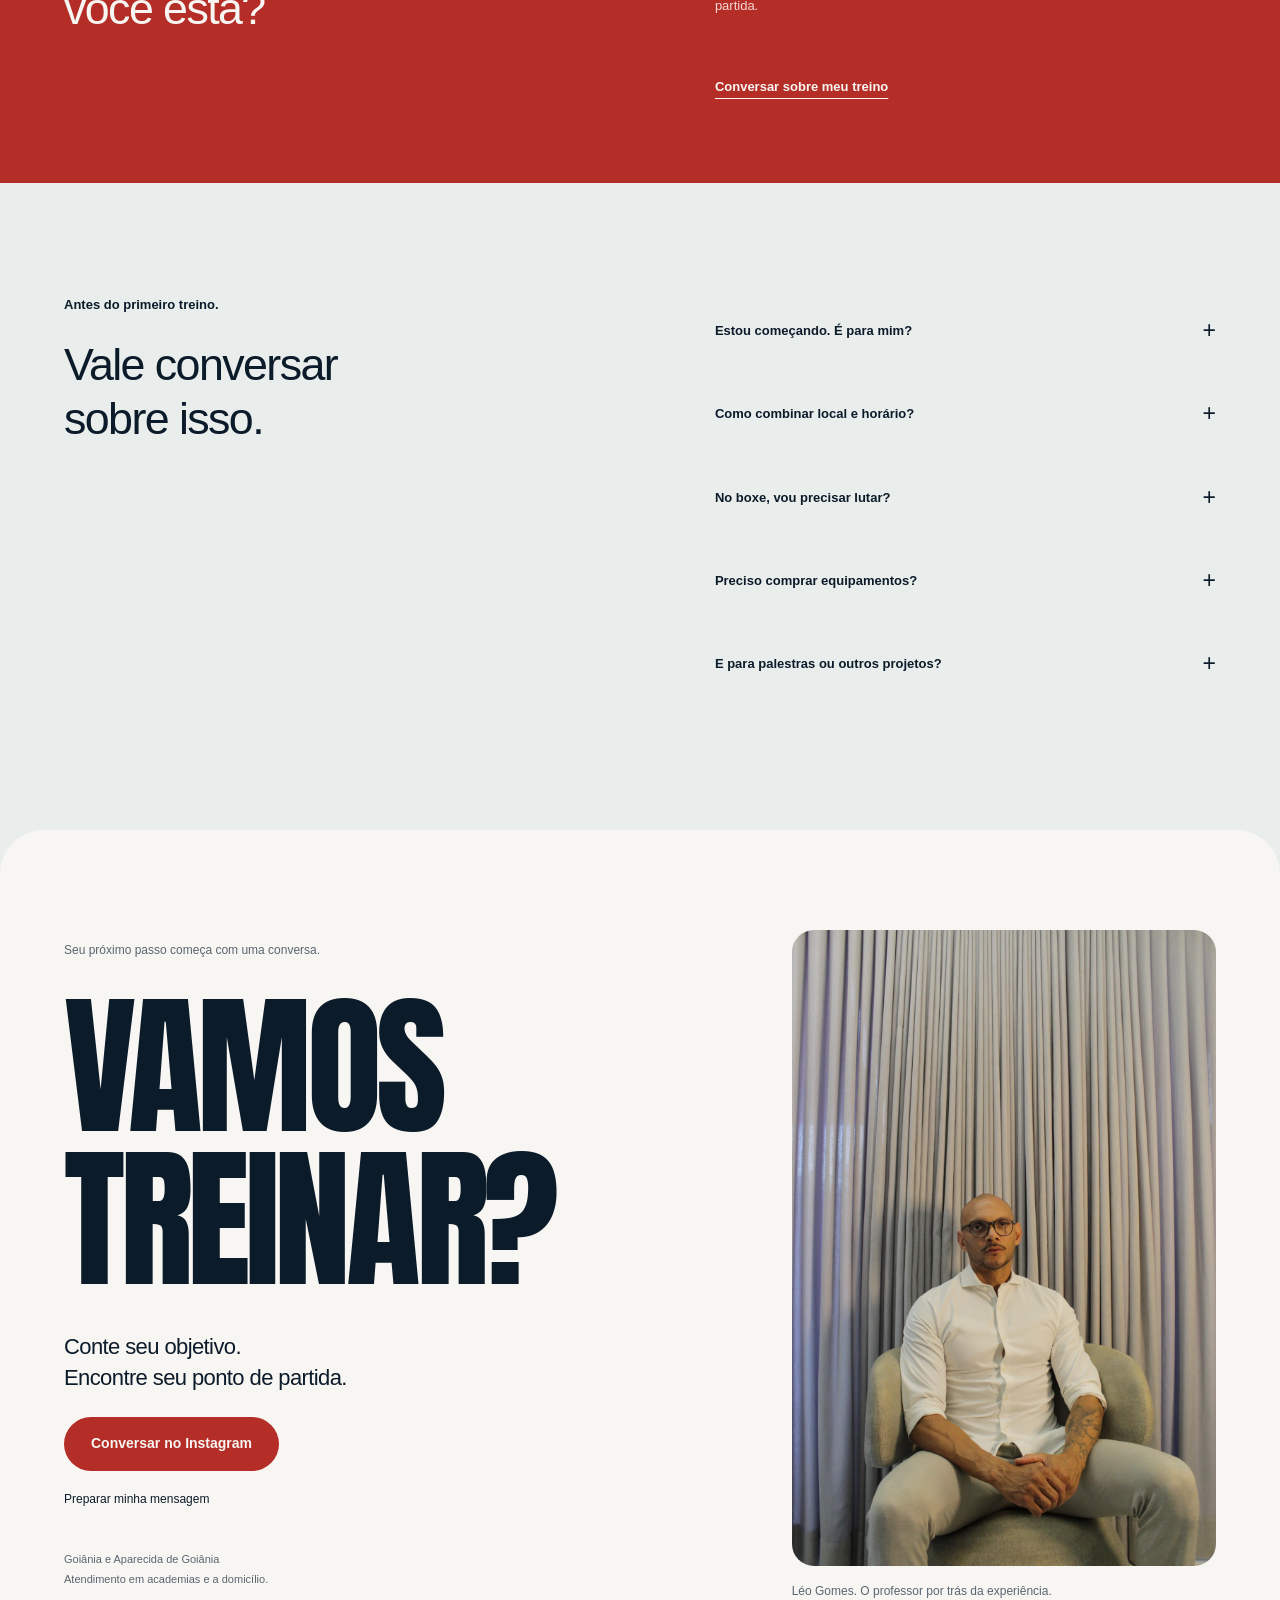
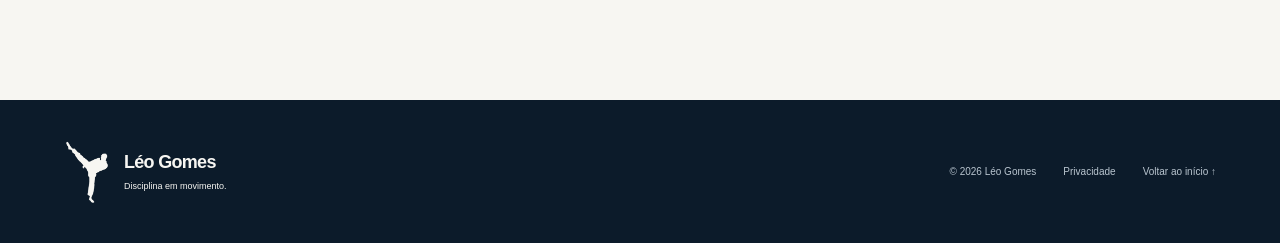
==== commit 2e20f980: "Round photos, complete wordmark and separate page chapters" ====
--- a/index.html
+++ b/index.html
@@ -5,9 +5,9 @@
 <title>Léo Gomes — Disciplina em movimento</title>
 <meta name="description" content="Léo Gomes. Atleta e professor. Boxe, taekwondo e treino individual em Goiânia e Aparecida de Goiânia. Conheça sua trajetória e converse sobre seu treino.">
 <meta property="og:title" content="Léo Gomes — Disciplina em movimento"><meta property="og:description" content="Uma vida na luta. Um treino de cada vez. Conheça o atleta e professor Léo Gomes."><meta property="og:type" content="website"><meta property="og:locale" content="pt_BR">
-<link rel="icon" href="assets/favicon.svg" type="image/svg+xml"><link rel="preload" href="assets/anton.ttf" as="font" type="font/ttf" crossorigin><link rel="preload" href="assets/manrope.ttf" as="font" type="font/ttf" crossorigin><link rel="preload" as="image" href="assets/medalha-rio.webp"><link rel="stylesheet" href="styles.css?v=20261007-poster2">
-<link rel="stylesheet" href="refinements.css?v=20261007-poster2">
-<link rel="stylesheet" href="cover.css?v=20261007-poster2">
+<link rel="icon" href="assets/favicon.svg" type="image/svg+xml"><link rel="preload" href="assets/anton.ttf" as="font" type="font/ttf" crossorigin><link rel="preload" href="assets/manrope.ttf" as="font" type="font/ttf" crossorigin><link rel="preload" as="image" href="assets/medalha-rio.webp"><link rel="stylesheet" href="styles.css?v=20261007-edges1">
+<link rel="stylesheet" href="refinements.css?v=20261007-edges1">
+<link rel="stylesheet" href="cover.css?v=20261007-edges1">
 </head>
 <body>
 <a href="#conteudo" class="skip">Ir para o conteúdo</a>
@@ -114,6 +114,6 @@
 <dialog id="gallery-dialog" class="gallery-dialog" aria-label="Fotografia ampliada"><button class="close-dialog" data-close aria-label="Fechar fotografia">Fechar <i aria-hidden="true">×</i></button><figure><img id="large-photo" alt=""><figcaption id="large-caption"></figcaption></figure><p id="gallery-status" class="gallery-status" role="status" hidden></p><div class="photo-controls"><button id="previous-photo" aria-label="Fotografia anterior">←</button><span id="photo-position" aria-live="polite"></span><button id="next-photo" aria-label="Próxima fotografia">→</button></div></dialog>
 <dialog id="contact-dialog" class="contact-dialog" aria-labelledby="conversation-title"><button class="close-dialog" data-close aria-label="Fechar preparação de mensagem">Fechar <i aria-hidden="true">×</i></button><h2 id="conversation-title">Seu primeiro contato.</h2><p>Prepare o texto, copie e envie pelo Instagram.</p><form id="conversation-form"><label for="interest">Tenho interesse em<select id="interest" name="interest"><option>Boxe</option><option>Taekwondo</option><option selected>Conhecer as modalidades</option><option>Palestras ou projetos</option></select></label><label for="city">Minha cidade<select id="city" name="city"><option>Goiânia</option><option>Aparecida de Goiânia</option><option>Outra cidade</option></select></label><label for="experience">Meu momento<select id="experience" name="experience"><option>Quero começar</option><option>Quero retomar a prática</option><option>Já pratico e quero aprofundar</option><option>Quero conversar sobre um projeto</option></select></label><label for="goal">Objetivo e disponibilidade <span>Opcional</span><textarea id="goal" name="goal" maxlength="400" rows="2" placeholder="O que você gostaria de aprender?"></textarea></label><button type="submit" class="solid-button">Preparar mensagem</button></form><div id="message-result" hidden><label for="ready-message">Sua mensagem está pronta</label><textarea id="ready-message" readonly rows="5"></textarea><button class="solid-button" type="button" id="copy-message">Copiar mensagem</button><p id="copy-status" role="status"></p><a class="line-link" href="https://www.instagram.com/leogomestkd/" target="_blank" rel="noopener noreferrer">Abrir Instagram</a></div><p class="privacy-note">Nada é enviado automaticamente. O texto fica apenas neste navegador.</p></dialog>
 <dialog id="privacy-dialog" class="privacy-dialog" aria-labelledby="privacy-title"><button class="close-dialog" data-close aria-label="Fechar privacidade">Fechar <i aria-hidden="true">×</i></button><h2 id="privacy-title">Privacidade.</h2><p>Este site apresenta o trabalho de Léo Gomes. Não utiliza rastreadores de publicidade ou análises de navegação próprios.</p><p>A preparação de mensagem acontece no navegador. Seu texto não é armazenado pelo site nem enviado ao Léo.</p><p>Ao abrir o Instagram, você passa a usar um serviço externo, sujeito às políticas da Meta. Para questões de privacidade ou correção de imagem, entre em contato com <a href="https://www.instagram.com/leogomestkd/" target="_blank" rel="noopener noreferrer">@leogomestkd</a>.</p><p class="privacy-note">Atualizado em 5 de outubro de 2026.</p></dialog>
-<script src="app.js?v=20261007-poster2" defer></script>
-<script src="refinements.js?v=20261007-poster2" defer></script>
+<script src="app.js?v=20261007-edges1" defer></script>
+<script src="refinements.js?v=20261007-edges1" defer></script>
 </body></html>
--- a/refinements.css
+++ b/refinements.css
@@ -68,3 +68,39 @@
 }
 .gallery-dialog figcaption { flex-shrink:0; }
 .archive-filters button { min-height:44px; }
+
+/* Soft photographic edges and distinct, full-width reading chapters. */
+:root { --photo-radius: 22px; --chapter-radius: 44px; }
+.portrait-main,
+.about-moment img,
+.sport-photo-window,
+.sport-photo img,
+.boxing-detail img,
+.career-album img,
+.career-present img,
+.photo-item img,
+.training-photo img,
+.contact-portrait img,
+.gallery-dialog figure img {
+  border-radius: var(--photo-radius);
+}
+.photo-item img { height: auto; max-height: 430px; }
+.photo-b img, .photo-e img, .photo-f img { height: auto; max-height: 330px; }
+.gallery-dialog figure { display: grid; grid-template-rows: minmax(0, 1fr) auto; justify-items: center; align-items: center; gap: 18px; }
+.gallery-dialog figure img { width: auto; height: auto; max-height: 100%; max-width: 100%; }
+.about { background: #eeede7; margin-top: 40px; }
+.career { background: #142b3b; padding-top: 88px; border-radius: var(--chapter-radius) var(--chapter-radius) 0 0; position: relative; }
+/* The navy shoulder makes the curved chapter edge legible. */
+.disciplines { padding-bottom: calc(84px + var(--chapter-radius)); margin-bottom: calc(-1 * var(--chapter-radius)); }
+.archive { background: var(--paper); }
+.training { background: #e9eeec; }
+.contact { border-radius: var(--chapter-radius) var(--chapter-radius) 0 0; position: relative; }
+.training { padding-bottom: calc(var(--space) + var(--chapter-radius)); margin-bottom: calc(-1 * var(--chapter-radius)); }
+@media (max-width: 680px) {
+  :root { --photo-radius: 16px; --chapter-radius: 28px; }
+  .about { margin-top: 24px; }
+  .disciplines { padding-bottom: calc(64px + var(--chapter-radius)); }
+  .career { padding-top: 64px; }
+  .photo-item img { max-height: 300px; }
+  .photo-b img, .photo-e img, .photo-f img { max-height: 225px; }
+}
--- a/cover.css
+++ b/cover.css
@@ -1,11 +1,11 @@
 /* A masthead for Léo, then an open photographic composition. */
 .cover { padding: 8px var(--page) 28px; }
 .cover-layout { grid-template-columns: minmax(0, .72fr) minmax(0, 1.28fr); gap: 32px 5%; align-items: stretch; }
-.cover-masthead { grid-column: 1 / -1; display: flex; align-items: center; justify-content: space-between; gap: 25px; }
+.cover-masthead { container-type: inline-size; grid-column: 1 / -1; display: flex; align-items: center; justify-content: space-between; gap: 25px; }
 .cover-signature { font-size: 20px; font-weight: 600; line-height: 1.4; letter-spacing: -.6px; padding-top: 20px; }
 .cover-signature span { display: block; max-width: 115px; font-size: 11px; line-height: 1.6; font-weight: 450; letter-spacing: 0; margin-top: 14px; color: var(--muted); }
 .cover-name { display: flex; align-items: baseline; justify-content: flex-start; gap: .2em; font-size: clamp(110px, 18.2vw, 292px); letter-spacing: -.04em; line-height: 1; padding: .04em 0 0; }
-.name-window { padding: .07em 0; margin: -.07em 0; }
+.name-window { flex-shrink: 0; padding: .07em .065em .07em 0; margin: -.07em -.065em -.07em 0; }
 .cover-story { display: flex; flex-direction: column; padding: 26px 0 4px; min-width: 0; }
 .cover-eyebrow { font-size: 14px; font-weight: 550; margin-bottom: 20px; color: var(--red); }
 .cover-copy { display: flex; align-items: flex-start; flex-direction: column; gap: 0; padding: 0; margin: 0; }
@@ -17,11 +17,11 @@
 .cover-visual { display: block; align-self: stretch; }
 .cover-portrait { height: clamp(465px, 62svh, 700px); }
 .hero-scene { grid-template-columns: minmax(0, 1fr) 106px; grid-template-rows: minmax(0, 1fr); gap: 20px; align-items: stretch; }
-.hero-photo, .hero-scene:not([data-hero-scene="0"]) .hero-photo { border-radius: 0; margin: 0; background: transparent; overflow: clip; }
-.hero-photo img, .hero-scene:not([data-hero-scene="0"]) img { object-fit: contain; object-position: center; }
-.hero-scene[data-hero-scene="0"] .hero-photo { background: var(--paper); }
-.hero-scene[data-hero-scene="0"] img { object-position: center bottom; mask-image: linear-gradient(90deg,transparent 0%,black 4%,black 96%,transparent 100%); }
-.hero-scene[data-hero-scene="2"] .hero-photo img { object-fit: cover; object-position: center 70%; }
+.hero-photo, .hero-scene:not([data-hero-scene="0"]) .hero-photo { border-radius: var(--photo-radius); margin: 0; background: transparent; overflow: clip; display: flex; align-items: center; justify-content: center; }
+.hero-photo img, .hero-scene:not([data-hero-scene="0"]) img { width: auto; height: 100%; max-width: 100%; object-fit: contain; object-position: center; border-radius: var(--photo-radius); }
+.hero-scene[data-hero-scene="0"] .hero-photo { background: var(--paper); border-radius: var(--photo-radius); }
+.hero-scene[data-hero-scene="0"] img { object-position: center bottom; mask-image: none; }
+.hero-scene[data-hero-scene="2"] .hero-photo img { width: 100%; object-fit: cover; object-position: center 70%; }
 .hero-scene figcaption { text-align: left; align-self: end; padding-bottom: 8px; font-size: 12px; line-height: 1.6; }
 .hero-scene figcaption > span { display: block; color: var(--navy); font-weight: 650; margin-bottom: 12px; }
 .hero-controls { display: grid; grid-template-columns: minmax(0, 1fr) 44px; align-items: end; gap: 2px 10px; justify-content: stretch; margin-top: auto; padding-top: 30px; width: 100%; max-width: 325px; }
@@ -38,7 +38,7 @@
 .cover-foot { margin-top: 30px; }
 .cover-foot a span { display: grid; place-items: center; width: 34px; height: 34px; border-radius: 50%; background: #e9eae5; font-size: 19px; transition: transform .3s; }
 .cover-foot a:hover span { transform: translateY(4px); }
-.about { padding-top: clamp(90px, 9vw, 135px); }
+.about { padding-top: clamp(80px, 7vw, 96px); }
 @media (min-width: 1600px) {
   .cover-name { font-size: 286px; }
 }
@@ -55,9 +55,9 @@
 @media (max-width: 680px) {
   .cover { padding-top: 12px; padding-bottom: 25px; }
   .cover-layout { display: grid; grid-template-columns: 1fr; gap: 0; }
-  .cover-masthead { grid-column: 1; grid-row: 1; display: block; }
+  .cover-masthead { container-type: inline-size; grid-column: 1; grid-row: 1; display: block; }
   .cover-signature { display: none; }
-  .cover-name { font-size: 23.6vw; gap: .12em; margin: 0 0 22px; justify-content: space-between; }
+  .cover-name { font-size: calc((100vw - 48px) * .255); font-size: 25.5cqw; gap: .12em; margin: 0 0 22px; justify-content: space-between; }
   .cover-story { display: contents; }
   .cover-eyebrow { grid-row: 2; margin: 0 0 15px; font-size: 12px; }
   .cover-copy { display: contents; }
@@ -83,7 +83,7 @@
   .cover-foot { margin-top: 25px; gap: 22px; align-items: flex-start; }
   .cover-foot > p { font-size: 10px; line-height: 1.5; max-width: 100px; text-align: right; display: block; }
   .cover-foot a { gap: 9px; font-size: 11px; }
-  .about { padding-top: 85px; }
+  .about { padding-top: 64px; }
 }
 @media (prefers-reduced-motion: reduce) {
   .cover-cta > span, .hero-controls button[data-hero-select] > span, .hero-controls button[data-hero-select]::before, .cover-foot a span { transition: none; transform: none !important; }
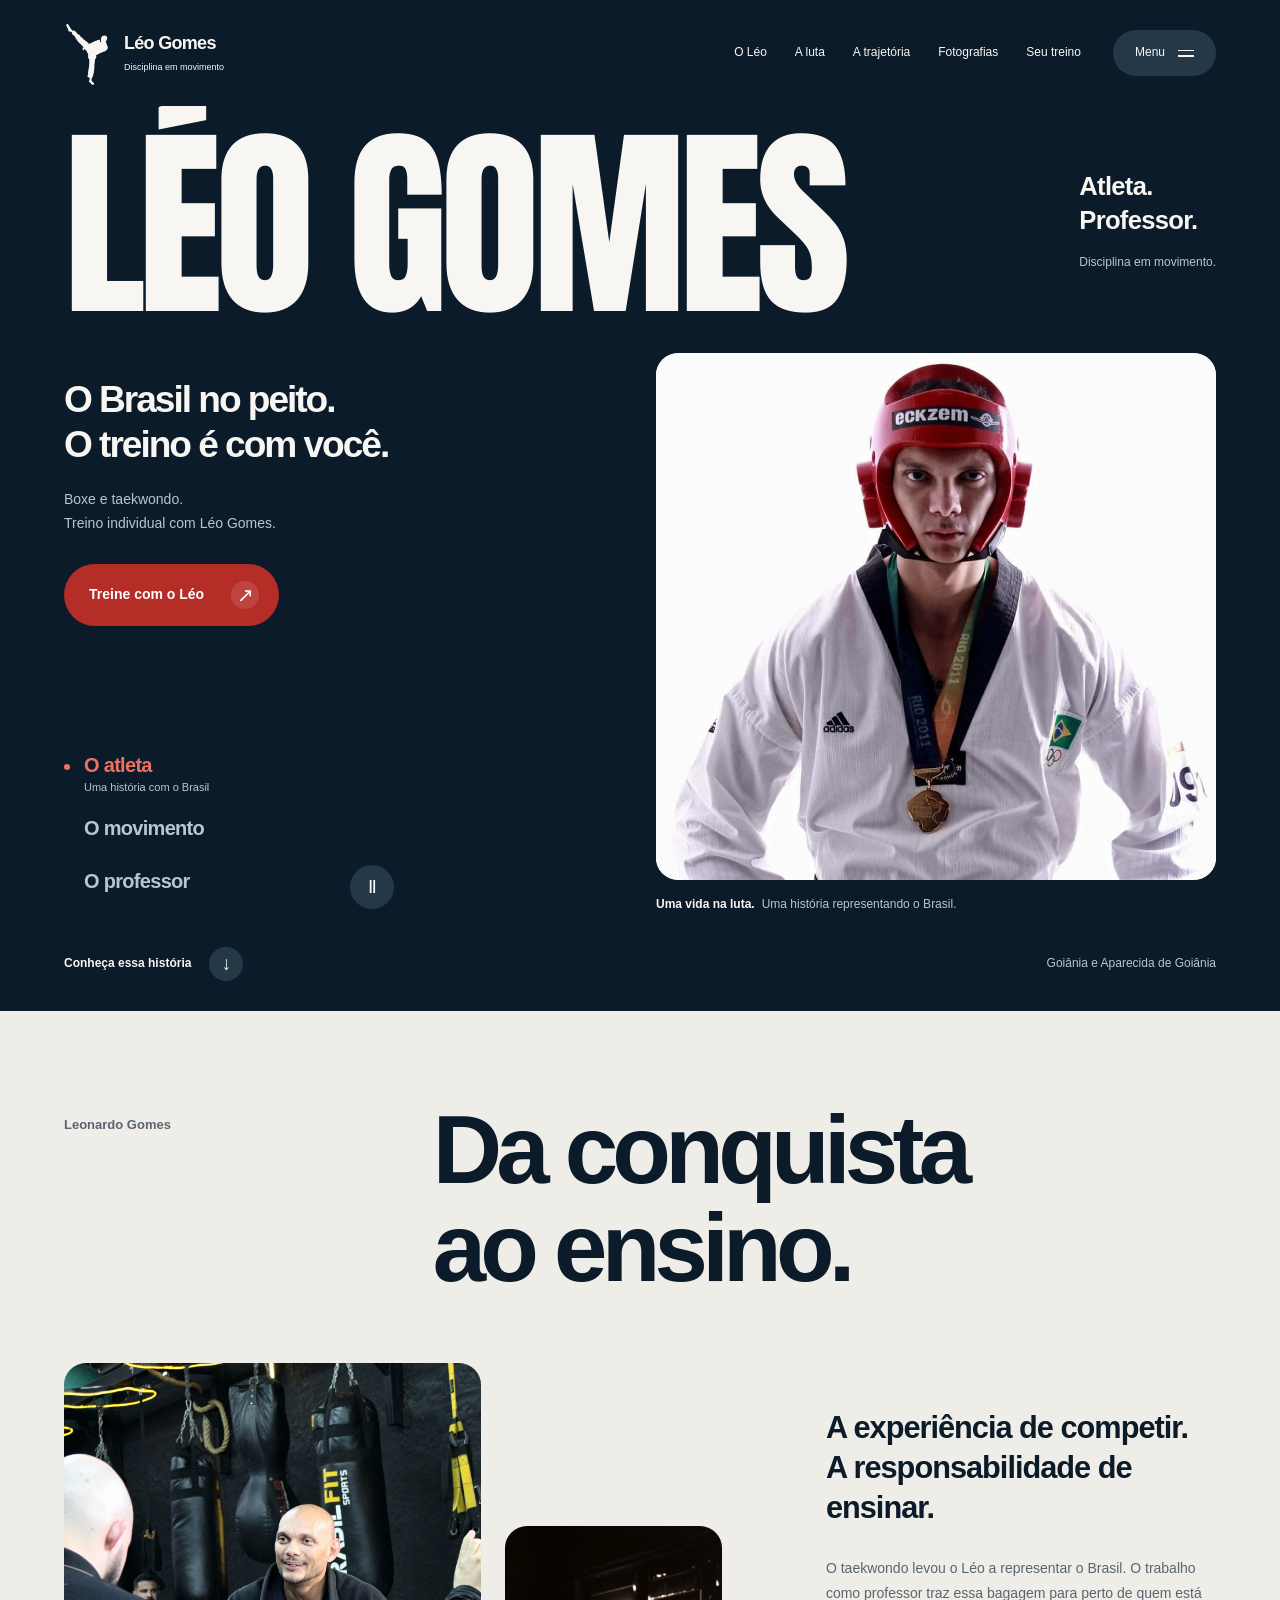
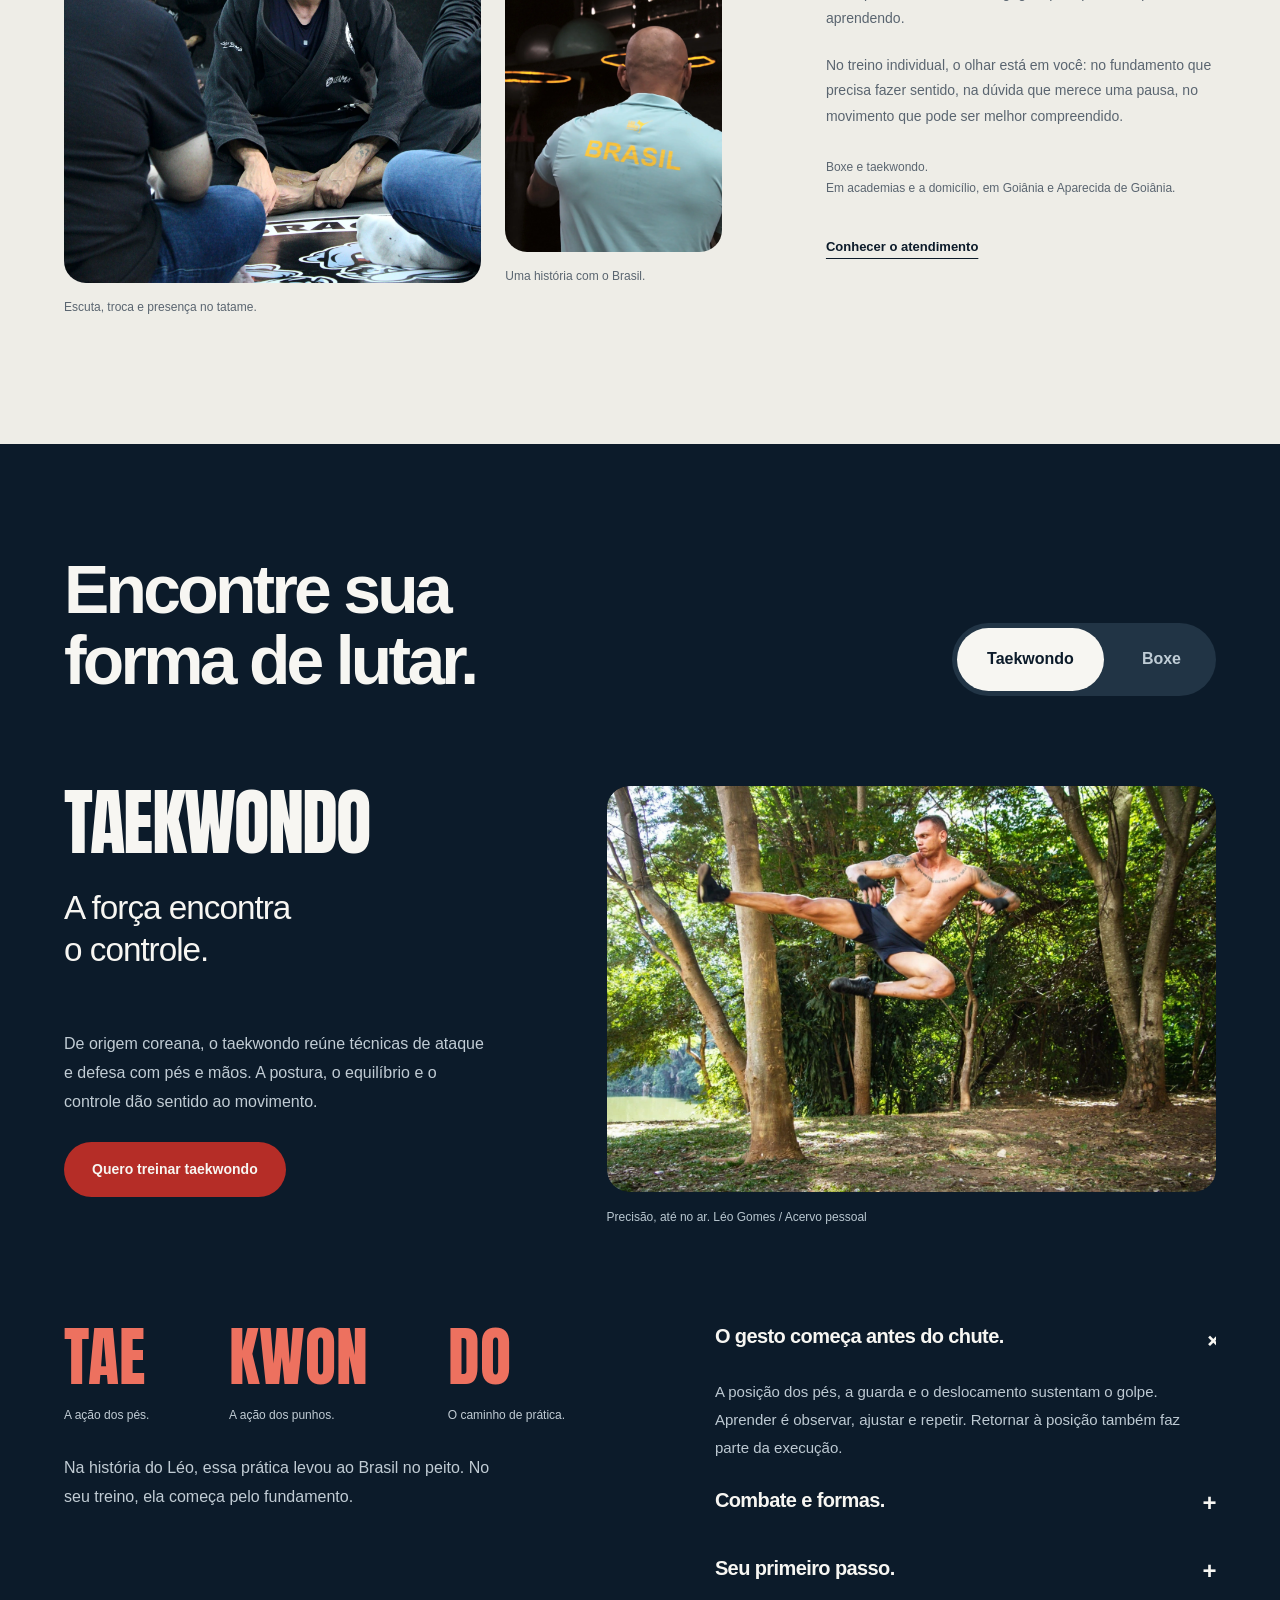
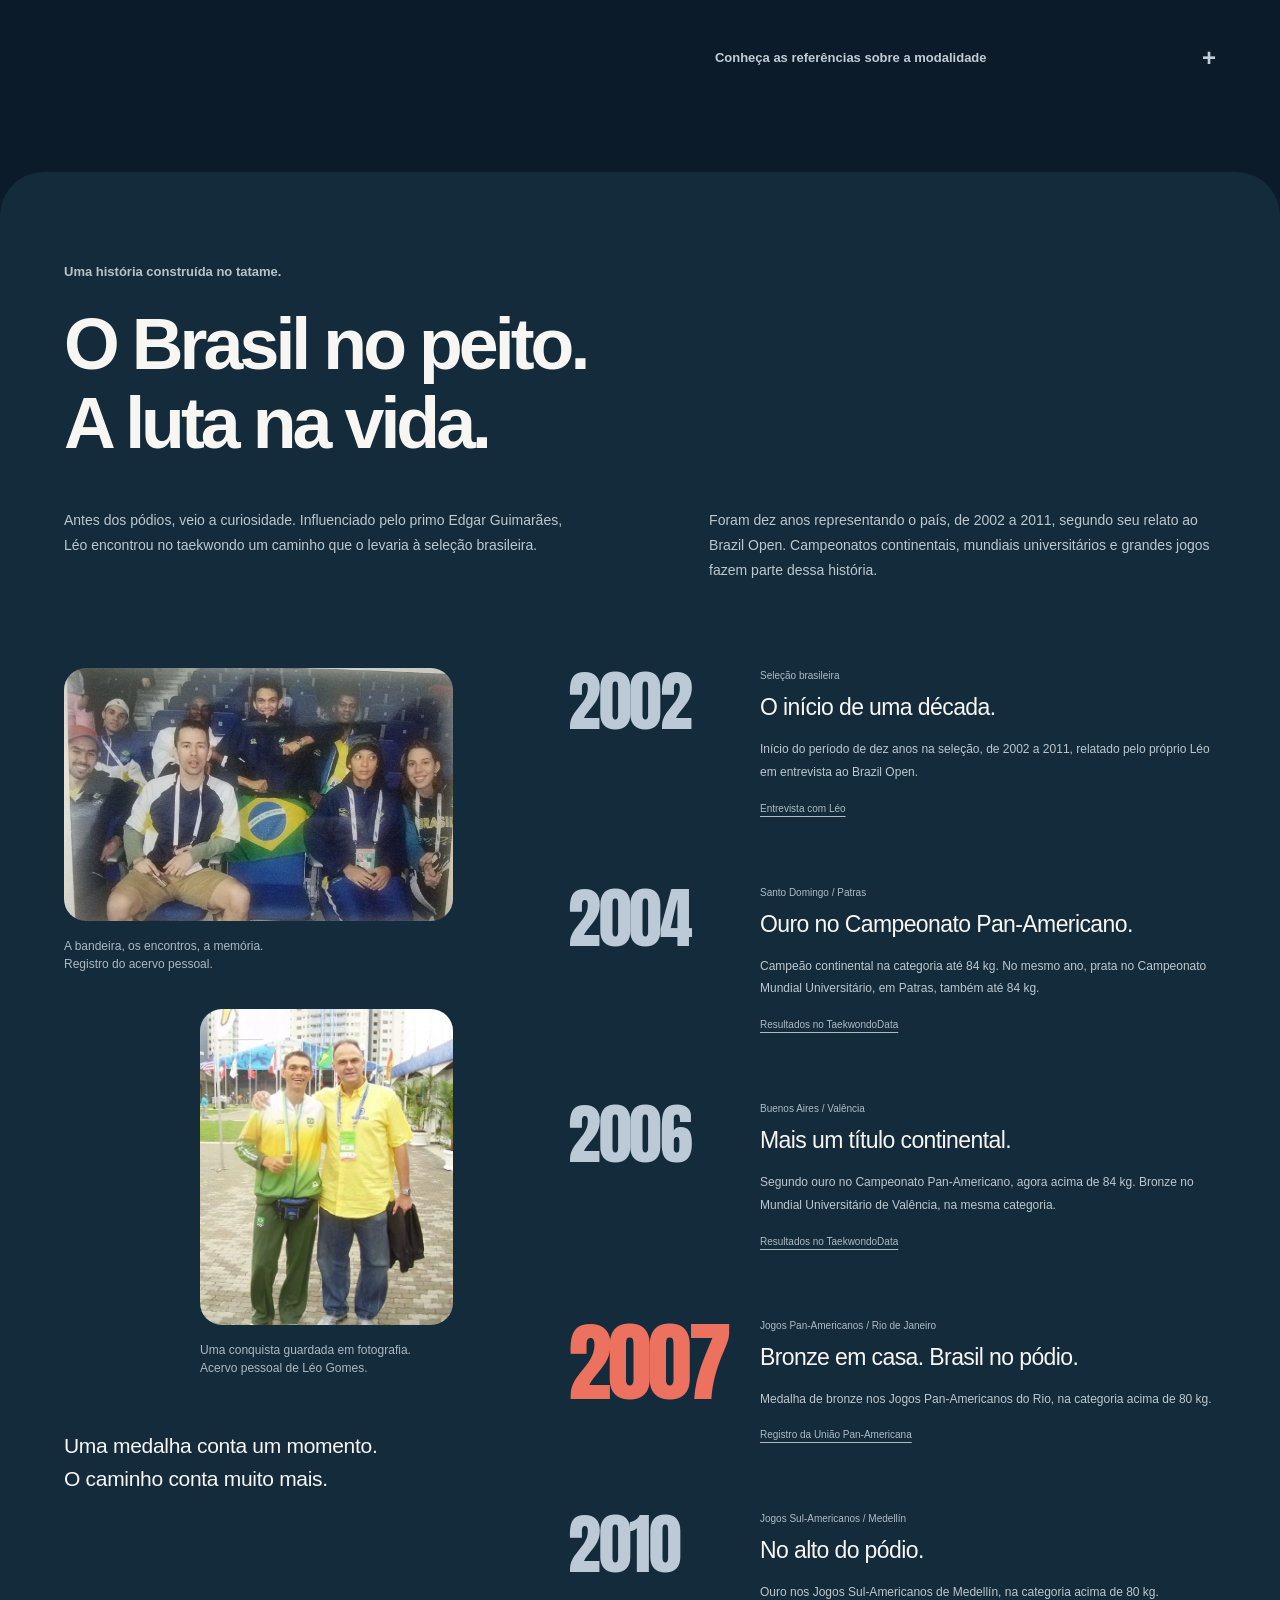
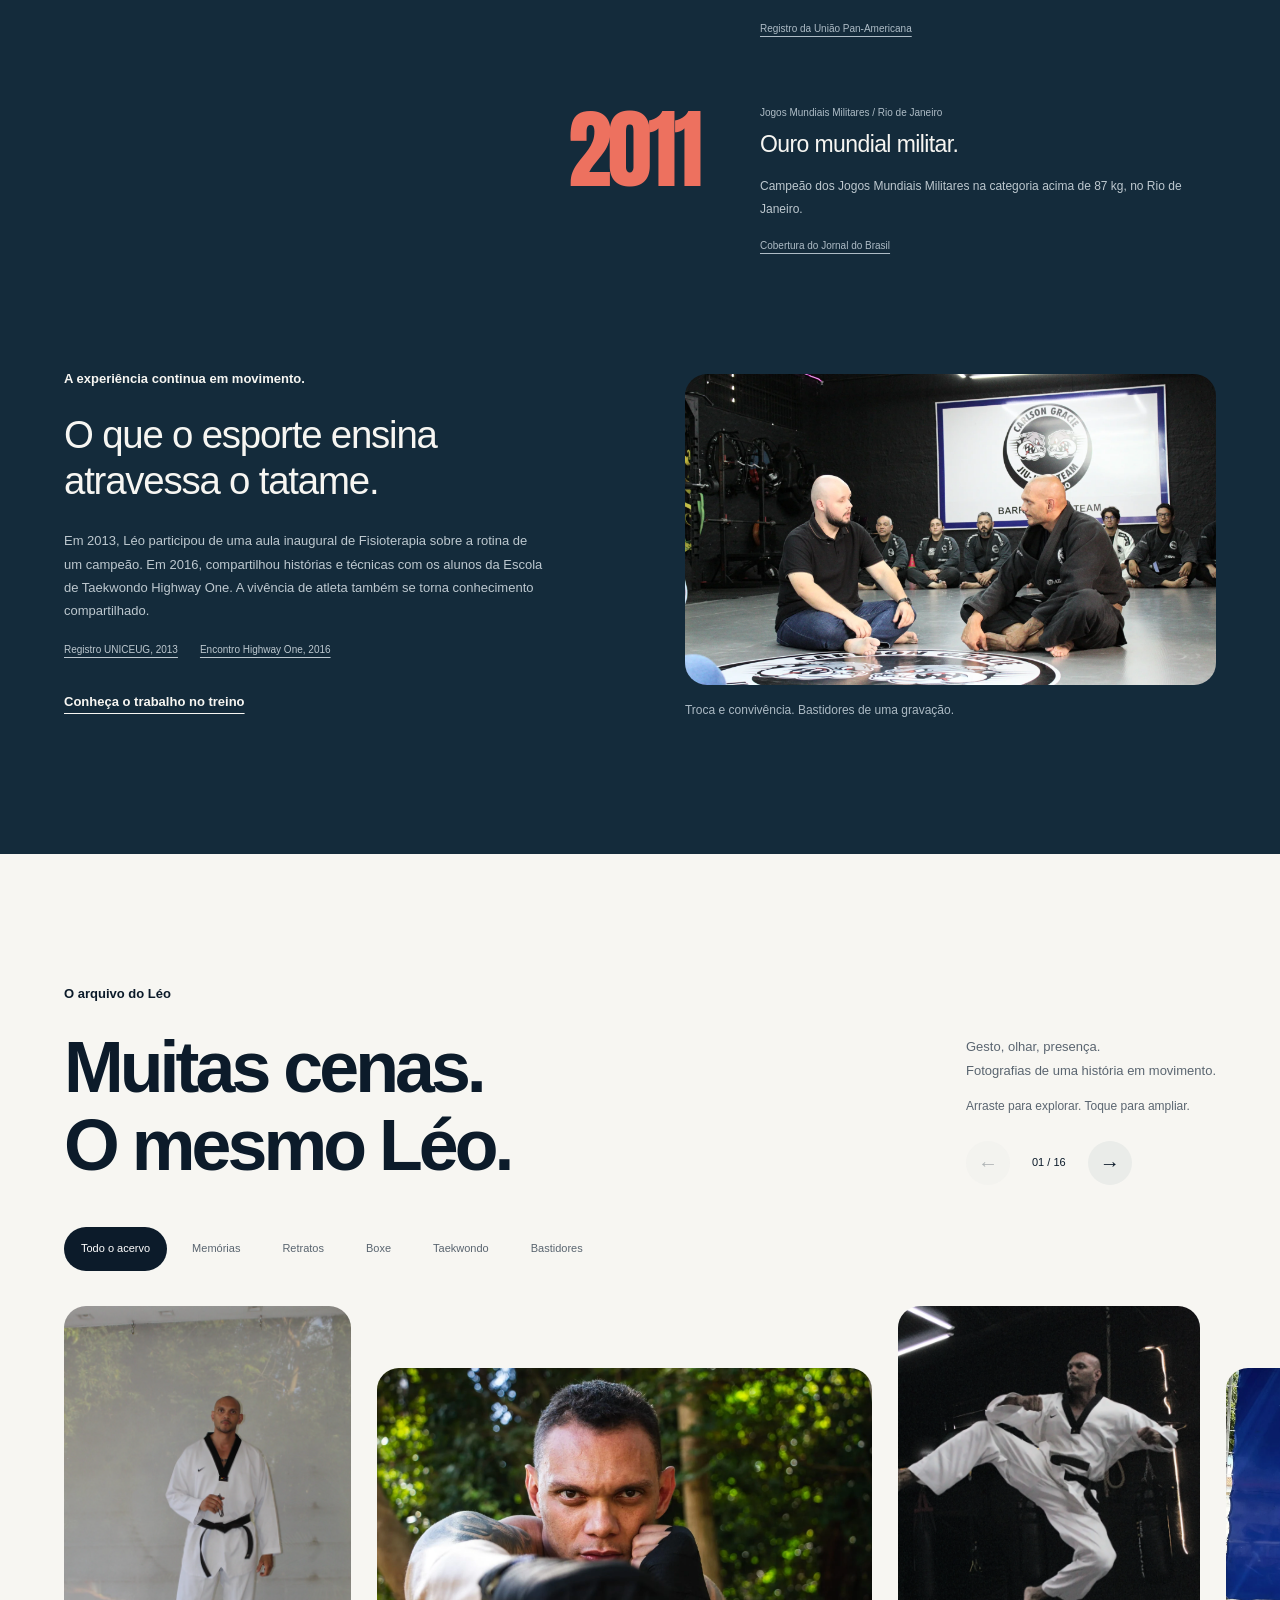
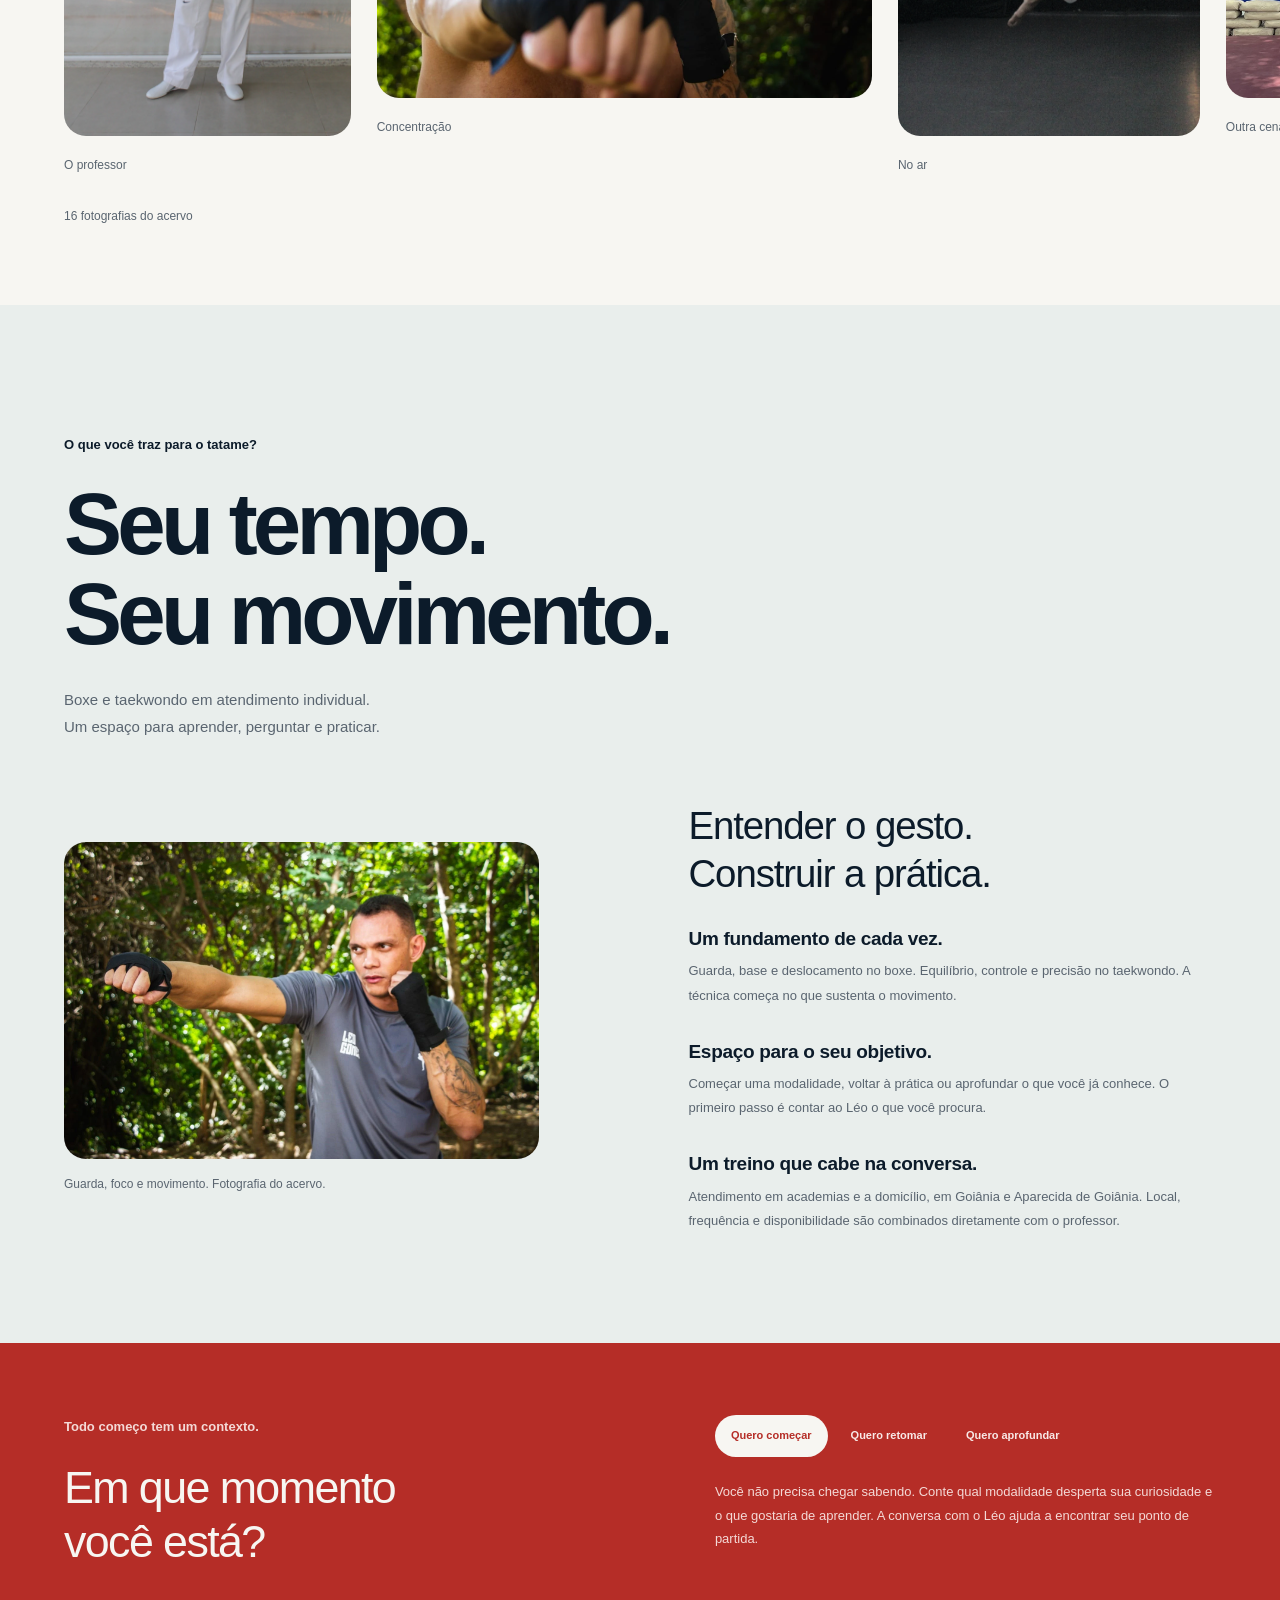
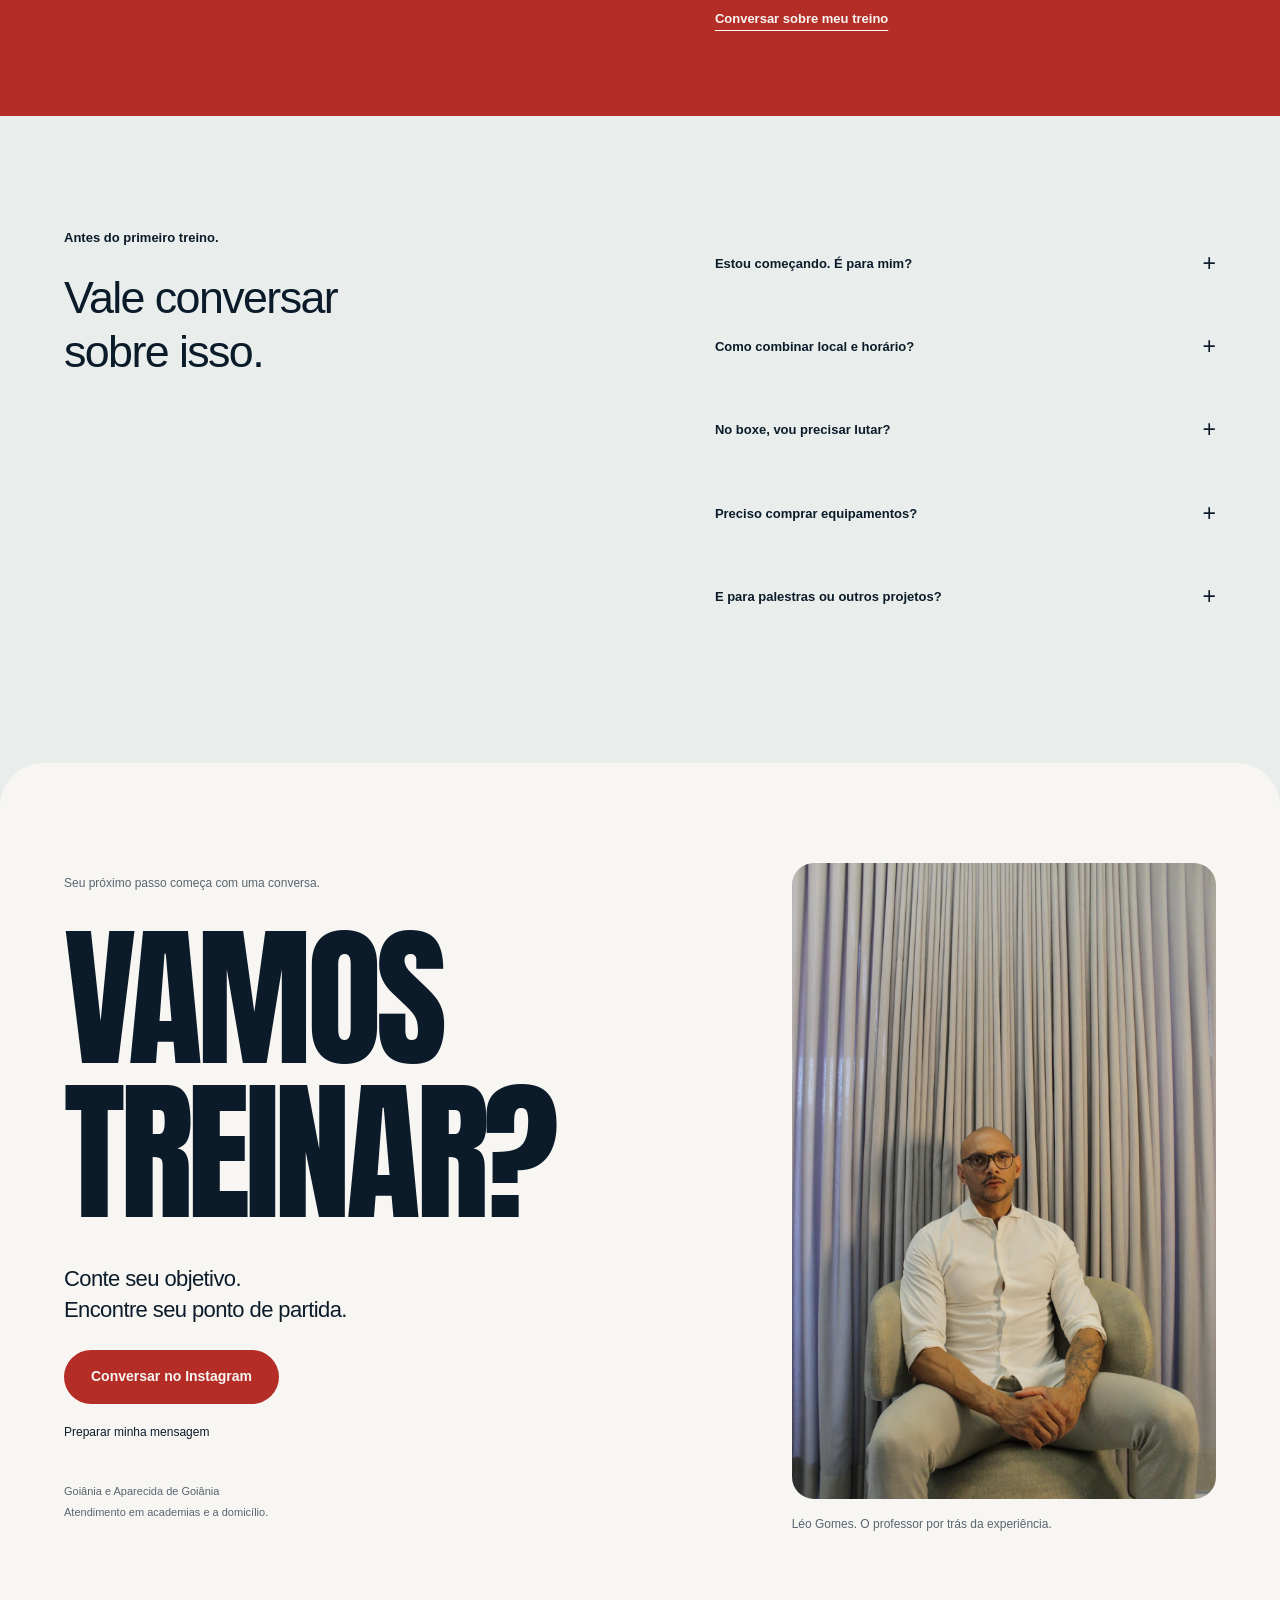
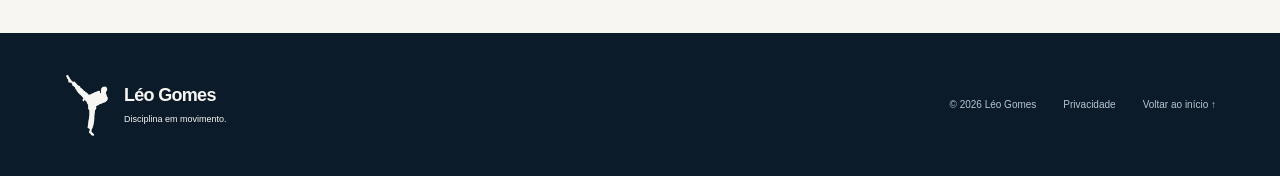
==== commit 8958bce3: "Give the opening a stronger navy composition and fluid scene transitions" ====
--- a/index.html
+++ b/index.html
@@ -5,9 +5,9 @@
 <title>Léo Gomes — Disciplina em movimento</title>
 <meta name="description" content="Léo Gomes. Atleta e professor. Boxe, taekwondo e treino individual em Goiânia e Aparecida de Goiânia. Conheça sua trajetória e converse sobre seu treino.">
 <meta property="og:title" content="Léo Gomes — Disciplina em movimento"><meta property="og:description" content="Uma vida na luta. Um treino de cada vez. Conheça o atleta e professor Léo Gomes."><meta property="og:type" content="website"><meta property="og:locale" content="pt_BR">
-<link rel="icon" href="assets/favicon.svg" type="image/svg+xml"><link rel="preload" href="assets/anton.ttf" as="font" type="font/ttf" crossorigin><link rel="preload" href="assets/manrope.ttf" as="font" type="font/ttf" crossorigin><link rel="preload" as="image" href="assets/medalha-rio.webp"><link rel="stylesheet" href="styles.css?v=20261007-edges1">
-<link rel="stylesheet" href="refinements.css?v=20261007-edges1">
-<link rel="stylesheet" href="cover.css?v=20261007-edges1">
+<link rel="icon" href="assets/favicon.svg" type="image/svg+xml"><link rel="preload" href="assets/anton.ttf" as="font" type="font/ttf" crossorigin><link rel="preload" href="assets/manrope.ttf" as="font" type="font/ttf" crossorigin><link rel="preload" as="image" href="assets/medalha-rio.webp"><link rel="stylesheet" href="styles.css?v=20261013-impact1">
+<link rel="stylesheet" href="refinements.css?v=20261013-impact1">
+<link rel="stylesheet" href="cover.css?v=20261013-impact1">
 </head>
 <body>
 <a href="#conteudo" class="skip">Ir para o conteúdo</a>
@@ -22,9 +22,8 @@
 <main id="conteudo">
 <section class="hero cover" id="capa" aria-labelledby="hero-title" data-scene="0">
 <div class="cover-layout">
-<div class="cover-masthead"><h1 class="cover-name" id="hero-title"><span class="name-window"><span>LÉO</span></span> <span class="name-window"><span>GOMES</span></span></h1><p class="cover-signature">Boxe.<br>Taekwondo.<span>Disciplina em movimento.</span></p></div>
+<div class="cover-masthead"><h1 class="cover-name" id="hero-title"><span class="name-window"><span>LÉO</span></span> <span class="name-window"><span>GOMES</span></span></h1><p class="cover-signature">Atleta.<br>Professor.<span>Disciplina em movimento.</span></p></div>
 <div class="cover-story">
-<p class="cover-eyebrow">Do pódio ao seu próximo treino.</p>
 <div class="cover-copy"><p id="hero-statement">O Brasil no peito.<br> O treino é com você.</p><p class="cover-disciplines">Boxe e taekwondo.<br>Treino individual com Léo Gomes.</p><a href="#treino" class="cover-cta">Treine com o Léo <span aria-hidden="true">↗</span></a></div>
 <div class="hero-controls" role="group" aria-label="Escolha uma cena da capa">
 <button data-hero-select="0" aria-label="O atleta" aria-pressed="true" aria-controls="hero-scenes"><span>O atleta</span><small>Uma história com o Brasil</small></button>
@@ -114,6 +113,6 @@
 <dialog id="gallery-dialog" class="gallery-dialog" aria-label="Fotografia ampliada"><button class="close-dialog" data-close aria-label="Fechar fotografia">Fechar <i aria-hidden="true">×</i></button><figure><img id="large-photo" alt=""><figcaption id="large-caption"></figcaption></figure><p id="gallery-status" class="gallery-status" role="status" hidden></p><div class="photo-controls"><button id="previous-photo" aria-label="Fotografia anterior">←</button><span id="photo-position" aria-live="polite"></span><button id="next-photo" aria-label="Próxima fotografia">→</button></div></dialog>
 <dialog id="contact-dialog" class="contact-dialog" aria-labelledby="conversation-title"><button class="close-dialog" data-close aria-label="Fechar preparação de mensagem">Fechar <i aria-hidden="true">×</i></button><h2 id="conversation-title">Seu primeiro contato.</h2><p>Prepare o texto, copie e envie pelo Instagram.</p><form id="conversation-form"><label for="interest">Tenho interesse em<select id="interest" name="interest"><option>Boxe</option><option>Taekwondo</option><option selected>Conhecer as modalidades</option><option>Palestras ou projetos</option></select></label><label for="city">Minha cidade<select id="city" name="city"><option>Goiânia</option><option>Aparecida de Goiânia</option><option>Outra cidade</option></select></label><label for="experience">Meu momento<select id="experience" name="experience"><option>Quero começar</option><option>Quero retomar a prática</option><option>Já pratico e quero aprofundar</option><option>Quero conversar sobre um projeto</option></select></label><label for="goal">Objetivo e disponibilidade <span>Opcional</span><textarea id="goal" name="goal" maxlength="400" rows="2" placeholder="O que você gostaria de aprender?"></textarea></label><button type="submit" class="solid-button">Preparar mensagem</button></form><div id="message-result" hidden><label for="ready-message">Sua mensagem está pronta</label><textarea id="ready-message" readonly rows="5"></textarea><button class="solid-button" type="button" id="copy-message">Copiar mensagem</button><p id="copy-status" role="status"></p><a class="line-link" href="https://www.instagram.com/leogomestkd/" target="_blank" rel="noopener noreferrer">Abrir Instagram</a></div><p class="privacy-note">Nada é enviado automaticamente. O texto fica apenas neste navegador.</p></dialog>
 <dialog id="privacy-dialog" class="privacy-dialog" aria-labelledby="privacy-title"><button class="close-dialog" data-close aria-label="Fechar privacidade">Fechar <i aria-hidden="true">×</i></button><h2 id="privacy-title">Privacidade.</h2><p>Este site apresenta o trabalho de Léo Gomes. Não utiliza rastreadores de publicidade ou análises de navegação próprios.</p><p>A preparação de mensagem acontece no navegador. Seu texto não é armazenado pelo site nem enviado ao Léo.</p><p>Ao abrir o Instagram, você passa a usar um serviço externo, sujeito às políticas da Meta. Para questões de privacidade ou correção de imagem, entre em contato com <a href="https://www.instagram.com/leogomestkd/" target="_blank" rel="noopener noreferrer">@leogomestkd</a>.</p><p class="privacy-note">Atualizado em 5 de outubro de 2026.</p></dialog>
-<script src="app.js?v=20261007-edges1" defer></script>
-<script src="refinements.js?v=20261007-edges1" defer></script>
+<script src="app.js?v=20261013-impact1" defer></script>
+<script src="refinements.js?v=20261013-impact1" defer></script>
 </body></html>
--- a/cover.css
+++ b/cover.css
@@ -1,89 +1,92 @@
-/* A masthead for Léo, then an open photographic composition. */
-.cover { padding: 8px var(--page) 28px; }
-.cover-layout { grid-template-columns: minmax(0, .72fr) minmax(0, 1.28fr); gap: 32px 5%; align-items: stretch; }
-.cover-masthead { container-type: inline-size; grid-column: 1 / -1; display: flex; align-items: center; justify-content: space-between; gap: 25px; }
-.cover-signature { font-size: 20px; font-weight: 600; line-height: 1.4; letter-spacing: -.6px; padding-top: 20px; }
-.cover-signature span { display: block; max-width: 115px; font-size: 11px; line-height: 1.6; font-weight: 450; letter-spacing: 0; margin-top: 14px; color: var(--muted); }
-.cover-name { display: flex; align-items: baseline; justify-content: flex-start; gap: .2em; font-size: clamp(110px, 18.2vw, 292px); letter-spacing: -.04em; line-height: 1; padding: .04em 0 0; }
-.name-window { flex-shrink: 0; padding: .07em .065em .07em 0; margin: -.07em -.065em -.07em 0; }
-.cover-story { display: flex; flex-direction: column; padding: 26px 0 4px; min-width: 0; }
-.cover-eyebrow { font-size: 14px; font-weight: 550; margin-bottom: 20px; color: var(--red); }
+/* The opening belongs to the athlete: a clear name and a closer portrait. */
+.site-header { background: var(--navy); color: var(--paper); }
+.site-header .menu-button { background: #243848; color: var(--paper); }
+.site-header .desktop-nav a:hover { color: #ed715f; }
+.site-header .desktop-nav a::before { background: #ed715f; }
+.cover { padding: 8px var(--page) 30px; background: var(--navy); color: var(--paper); }
+.cover-layout { display: grid; grid-template-columns: minmax(0, .72fr) minmax(0, 1.28fr); gap: 26px 5%; max-width: 1440px; align-items: stretch; }
+.cover-masthead { container-type: inline-size; grid-column: 1 / -1; display: flex; align-items: center; justify-content: space-between; gap: 30px; }
+.cover-name { display: flex; align-items: baseline; justify-content: flex-start; gap: .2em; font-size: clamp(110px, 16vw, 246px); letter-spacing: -.035em; line-height: 1; padding: .04em 0 0; }
+.name-window { flex-shrink: 0; padding: .09em .075em .09em 0; margin: -.09em -.075em -.09em 0; }
+.cover-signature { font-size: clamp(20px, 2vw, 29px); font-weight: 550; line-height: 1.35; letter-spacing: -.7px; }
+.cover-signature span { display: block; font-size: 12px; line-height: 1.6; font-weight: 450; letter-spacing: 0; margin-top: 15px; color: #b7c6d0; }
+.cover-story { display: flex; flex-direction: column; justify-content: center; padding: 24px 0 4px; min-width: 0; }
 .cover-copy { display: flex; align-items: flex-start; flex-direction: column; gap: 0; padding: 0; margin: 0; }
-.cover-copy > #hero-statement { font-size: clamp(27px, 2.8vw, 43px); letter-spacing: -.055em; font-weight: 600; line-height: 1.18; min-height: 2.36em; }
-.cover-copy > .cover-disciplines { font-size: 14px; font-weight: 450; letter-spacing: 0; line-height: 1.65; color: var(--muted); min-height: 0; margin-top: 20px; }
-.cover-cta { margin-top: 24px; padding: 15px 18px 15px 24px; gap: 26px; }
+.cover-copy > #hero-statement { font-size: clamp(28px, 2.9vw, 43px); letter-spacing: -.055em; font-weight: 550; line-height: 1.2; min-height: 2.4em; }
+.cover-copy > .cover-disciplines { font-size: 14px; font-weight: 450; letter-spacing: 0; line-height: 1.7; color: #b7c6d0; min-height: 0; margin-top: 22px; }
+.cover-cta { margin-top: 28px; padding: 17px 20px 17px 25px; gap: 27px; font-size: 14px; background: var(--red); color: white; }
 .cover-cta > span { display: grid; place-items: center; width: 28px; height: 28px; border-radius: 50%; background: #ffffff1c; font-size: 20px; font-weight: 400; transition: transform .35s cubic-bezier(.22,1,.36,1); }
+.cover-cta:hover { background: #c13931; }
 .cover-cta:hover > span { transform: rotate(45deg); }
-.cover-visual { display: block; align-self: stretch; }
-.cover-portrait { height: clamp(465px, 62svh, 700px); }
-.hero-scene { grid-template-columns: minmax(0, 1fr) 106px; grid-template-rows: minmax(0, 1fr); gap: 20px; align-items: stretch; }
-.hero-photo, .hero-scene:not([data-hero-scene="0"]) .hero-photo { border-radius: var(--photo-radius); margin: 0; background: transparent; overflow: clip; display: flex; align-items: center; justify-content: center; }
+.cover-visual { --portrait-height: clamp(470px, calc(100svh - 340px), 680px); display: block; align-self: stretch; }
+.cover-portrait { height: var(--portrait-height); max-width: none; }
+.hero-scene { grid-template-columns: minmax(0, 1fr); grid-template-rows: minmax(0, 1fr) auto; gap: 15px; justify-items: end; }
+.hero-scene.is-current { z-index: 1; }
+.hero-photo, .hero-scene:not([data-hero-scene="0"]) .hero-photo { border-radius: var(--photo-radius); margin: 0; background: transparent; overflow: clip; display: flex; align-items: center; justify-content: center; width: min(100%, var(--portrait-height)); height: 100%; }
 .hero-photo img, .hero-scene:not([data-hero-scene="0"]) img { width: auto; height: 100%; max-width: 100%; object-fit: contain; object-position: center; border-radius: var(--photo-radius); }
 .hero-scene[data-hero-scene="0"] .hero-photo { background: var(--paper); border-radius: var(--photo-radius); }
-.hero-scene[data-hero-scene="0"] img { object-position: center bottom; mask-image: none; }
+.hero-scene[data-hero-scene="0"] img { width: 100%; object-fit: cover; object-position: center top; mix-blend-mode: normal; mask-image: none; }
 .hero-scene[data-hero-scene="2"] .hero-photo img { width: 100%; object-fit: cover; object-position: center 70%; }
-.hero-scene figcaption { text-align: left; align-self: end; padding-bottom: 8px; font-size: 12px; line-height: 1.6; }
-.hero-scene figcaption > span { display: block; color: var(--navy); font-weight: 650; margin-bottom: 12px; }
-.hero-controls { display: grid; grid-template-columns: minmax(0, 1fr) 44px; align-items: end; gap: 2px 10px; justify-content: stretch; margin-top: auto; padding-top: 30px; width: 100%; max-width: 325px; }
-.hero-controls button[data-hero-select] { grid-column: 1; border-radius: 0; padding: 5px 0 5px 18px; min-height: 48px; display: flex; flex-direction: column; align-items: flex-start; gap: 1px; text-align: left; white-space: normal; color: var(--muted); background: transparent; }
+.hero-scene figcaption { width: min(100%, var(--portrait-height)); text-align: left; padding: 0; font-size: 12px; line-height: 1.5; color: #b7c6d0; display: flex; flex-wrap: wrap; gap: 0 7px; }
+.hero-scene figcaption > span { color: var(--paper); font-weight: 650; margin: 0; }
+.hero-controls { display: grid; grid-template-columns: minmax(0, 1fr) 44px; align-items: end; gap: 5px 10px; justify-content: stretch; margin: auto 0 0; padding-top: 32px; width: 100%; max-width: 330px; }
+.hero-controls button[data-hero-select] { grid-column: 1; border-radius: 0; padding: 7px 0 7px 20px; min-height: 48px; display: flex; flex-direction: column; align-items: flex-start; gap: 1px; text-align: left; white-space: normal; color: #b7c6d0; background: transparent; }
 .hero-controls button[data-hero-select] > span { font-size: 20px; line-height: 1.3; letter-spacing: -.7px; font-weight: 550; transition: transform .3s, color .3s; }
-.hero-controls button[data-hero-select] > small { display: none; font-size: 11px; line-height: 1.5; color: var(--muted); }
-.hero-controls button[data-hero-select]::before { content: ''; position: absolute; left: 0; top: 17px; width: 6px; height: 6px; border-radius: 50%; background: var(--red); opacity: 0; transform: scale(.3); transition: opacity .3s, transform .3s; }
-.hero-controls button[data-hero-select][aria-pressed="true"] { color: var(--red); background: transparent; }
+.hero-controls button[data-hero-select] > small { display: none; font-size: 11px; line-height: 1.5; color: #b7c6d0; }
+.hero-controls button[data-hero-select]::before { content: ''; position: absolute; left: 0; top: 19px; width: 6px; height: 6px; border-radius: 50%; background: #ed715f; opacity: 0; transform: scale(.3); transition: opacity .3s, transform .3s; }
+.hero-controls button[data-hero-select][aria-pressed="true"] { color: #ed715f; background: transparent; }
 .hero-controls button[data-hero-select][aria-pressed="true"]::before { opacity: 1; transform: scale(1); }
 .hero-controls button[data-hero-select][aria-pressed="true"] > small { display: block; }
-.hero-controls button[data-hero-select]:hover > span { transform: translateX(4px); color: var(--navy); }
-.hero-controls .hero-pause { grid-column: 2; grid-row: 3; width: 44px; height: 44px; padding: 0; border-radius: 50%; background: var(--navy); color: var(--paper); }
-.hero-controls .hero-pause:hover { background: var(--red); color: white; }
-.cover-foot { margin-top: 30px; }
-.cover-foot a span { display: grid; place-items: center; width: 34px; height: 34px; border-radius: 50%; background: #e9eae5; font-size: 19px; transition: transform .3s; }
+.hero-controls button[data-hero-select]:hover > span { transform: translateX(4px); color: var(--paper); }
+.hero-controls .hero-pause { grid-column: 2; grid-row: 3; width: 44px; height: 44px; padding: 0; border-radius: 50%; background: #243848; color: var(--paper); }
+.hero-controls .hero-pause:hover { background: var(--paper); color: var(--navy); }
+.cover-foot { margin-top: 34px; color: #b7c6d0; }
+.cover-foot a { color: var(--paper); }
+.cover-foot a span { display: grid; place-items: center; width: 34px; height: 34px; border-radius: 50%; background: #243848; font-size: 19px; transition: transform .3s; }
 .cover-foot a:hover span { transform: translateY(4px); }
-.about { padding-top: clamp(80px, 7vw, 96px); }
-@media (min-width: 1600px) {
-  .cover-name { font-size: 286px; }
-}
+.about { margin-top: 0; padding-top: clamp(80px, 7vw, 96px); }
+@media (min-width: 1600px) { .cover-name { font-size: 246px; } }
 @media (max-width: 1000px) {
-  .cover-layout { grid-template-columns: minmax(0, .85fr) minmax(0, 1.15fr); gap: 25px 3%; }
-  .cover-story { padding-top: 12px; }
-  .cover-signature { font-size: 17px; }
+  .cover-layout { grid-template-columns: minmax(0, .9fr) minmax(0, 1.1fr); gap: 28px 5%; }
+  .cover-story { padding-top: 14px; }
   .cover-copy > #hero-statement { font-size: 29px; }
-  .cover-portrait { height: 510px; }
-  .hero-scene { grid-template-columns: 1fr; grid-template-rows: minmax(0, 1fr) auto; gap: 12px; }
-  .hero-scene figcaption { display: flex; gap: 5px; padding: 0; font-size: 12px; }
-  .hero-scene figcaption > span { margin: 0; }
+  .cover-visual { --portrait-height: 485px; }
+  .hero-scene figcaption { display: block; }
+  .hero-scene figcaption > span { display: block; }
 }
 @media (max-width: 680px) {
+  .site-header { min-height: 86px; }
   .cover { padding-top: 12px; padding-bottom: 25px; }
   .cover-layout { display: grid; grid-template-columns: 1fr; gap: 0; }
-  .cover-masthead { container-type: inline-size; grid-column: 1; grid-row: 1; display: block; }
+  .cover-masthead { grid-column: 1; grid-row: 1; display: block; }
   .cover-signature { display: none; }
-  .cover-name { font-size: calc((100vw - 48px) * .255); font-size: 25.5cqw; gap: .12em; margin: 0 0 22px; justify-content: space-between; }
-  .cover-story { display: contents; }
-  .cover-eyebrow { grid-row: 2; margin: 0 0 15px; font-size: 12px; }
-  .cover-copy { display: contents; }
-  .cover-copy > #hero-statement { grid-row: 3; font-size: clamp(24px,6.5vw,38px); line-height: 1.15; min-height: 2.3em; margin-bottom: 20px; }
+  .cover-name { font-size: calc((100vw - 48px) * .255); font-size: 25.5cqw; gap: .12em; margin: 0 0 27px; justify-content: space-between; }
+  .cover-story, .cover-copy { display: contents; }
+  .cover-copy > #hero-statement { grid-row: 2; font-size: clamp(25px,6.5vw,38px); line-height: 1.15; min-height: 2.3em; margin-bottom: 24px; }
   .cover-copy > #hero-statement br { display: initial; }
-  .cover-copy > .cover-disciplines { grid-row: 7; margin: 0; padding-top: 14px; font-size: 12px; }
+  .cover-copy > .cover-disciplines { grid-row: 6; margin: 0; padding-top: 15px; font-size: 12px; }
   .cover-copy > .cover-disciplines br { display: initial; }
-  .cover-visual { grid-row: 4; margin: 0; display: block; }
-  .cover-portrait { height: clamp(350px, 108vw, 510px); }
-  .hero-scene { grid-template-columns: minmax(0,1fr); grid-template-rows: minmax(0, 1fr) auto; gap: 10px; }
-  .hero-scene .hero-photo { width: 100%; max-width: 430px; margin: auto; height: 100%; }
-  .hero-scene:not([data-hero-scene="0"]) .hero-photo { width: auto; max-width: 100%; margin: 0 auto; aspect-ratio: 2 / 3; }
-  .hero-scene figcaption { display: flex; flex-wrap: wrap; gap: 0 5px; font-size: 12px; padding: 0; }
-  .hero-scene figcaption > span { margin: 0; }
-  .hero-controls, .hero-controls:has(.hero-pause[hidden]) { grid-row: 5; display: grid; grid-template-columns: repeat(3,minmax(0,1fr)) 44px; max-width: none; width: 100%; margin: 18px 0 22px; padding: 0; gap: 3px; align-items: start; order: initial; }
+  .cover-visual { --portrait-height: clamp(350px,108vw,510px); grid-row: 3; margin: 0; display: block; }
+  .cover-portrait { height: var(--portrait-height); width: 100%; max-width: 430px; margin: auto; }
+  .hero-scene { grid-template-columns: 1fr; grid-template-rows: minmax(0,1fr) auto; gap: 12px; }
+  .hero-scene .hero-photo, .hero-scene:not([data-hero-scene="0"]) .hero-photo { width: 100%; max-width: 430px; margin: 0; height: 100%; aspect-ratio: auto; }
+  .hero-scene[data-hero-scene="0"] .hero-photo { background: transparent; }
+  .hero-scene[data-hero-scene="0"] img { width: auto; object-fit: contain; }
+  .hero-scene[data-hero-scene="2"] .hero-photo { width: 100%; margin: 0; aspect-ratio: auto; }
+  .hero-scene figcaption { display: flex; flex-wrap: wrap; gap: 0 5px; width: 100%; font-size: 12px; }
+  .hero-scene figcaption > span { display: inline; }
+  .hero-controls, .hero-controls:has(.hero-pause[hidden]) { grid-row: 4; display: grid; grid-template-columns: repeat(3,minmax(0,1fr)) 44px; max-width: none; width: 100%; margin: 16px 0 22px; padding: 0; gap: 3px; align-items: start; order: initial; }
   .hero-controls:has(.hero-pause[hidden]) { grid-template-columns: repeat(3,minmax(0,1fr)); }
   .hero-controls button[data-hero-select] { grid-column: auto; padding: 10px 1px; min-height: 44px; align-items: center; }
-  .hero-controls button[data-hero-select] > span { font-size: 12px; letter-spacing: -.25px; white-space: nowrap; line-height: 24px; }
+  .hero-controls button[data-hero-select] > span { font-size: clamp(11px, 3.08vw, 12px); letter-spacing: -.25px; white-space: nowrap; line-height: 24px; }
   .hero-controls button[data-hero-select] > small, .hero-controls button[data-hero-select][aria-pressed="true"] > small { display: none; }
   .hero-controls button[data-hero-select]::before { display: none; }
   .hero-controls .hero-pause { grid-row: 1; grid-column: 4; width: 44px; height: 44px; min-width: 44px; }
-  .cover-cta { grid-row: 6; margin: 0; justify-self: start; padding: 13px 16px 13px 23px; }
+  .cover-cta { grid-row: 5; margin: 0; justify-self: start; padding: 13px 16px 13px 23px; }
   .cover-foot { margin-top: 25px; gap: 22px; align-items: flex-start; }
   .cover-foot > p { font-size: 10px; line-height: 1.5; max-width: 100px; text-align: right; display: block; }
   .cover-foot a { gap: 9px; font-size: 11px; }
-  .about { padding-top: 64px; }
+  .about { margin-top: 0; padding-top: 64px; }
 }
 @media (prefers-reduced-motion: reduce) {
   .cover-cta > span, .hero-controls button[data-hero-select] > span, .hero-controls button[data-hero-select]::before, .cover-foot a span { transition: none; transform: none !important; }
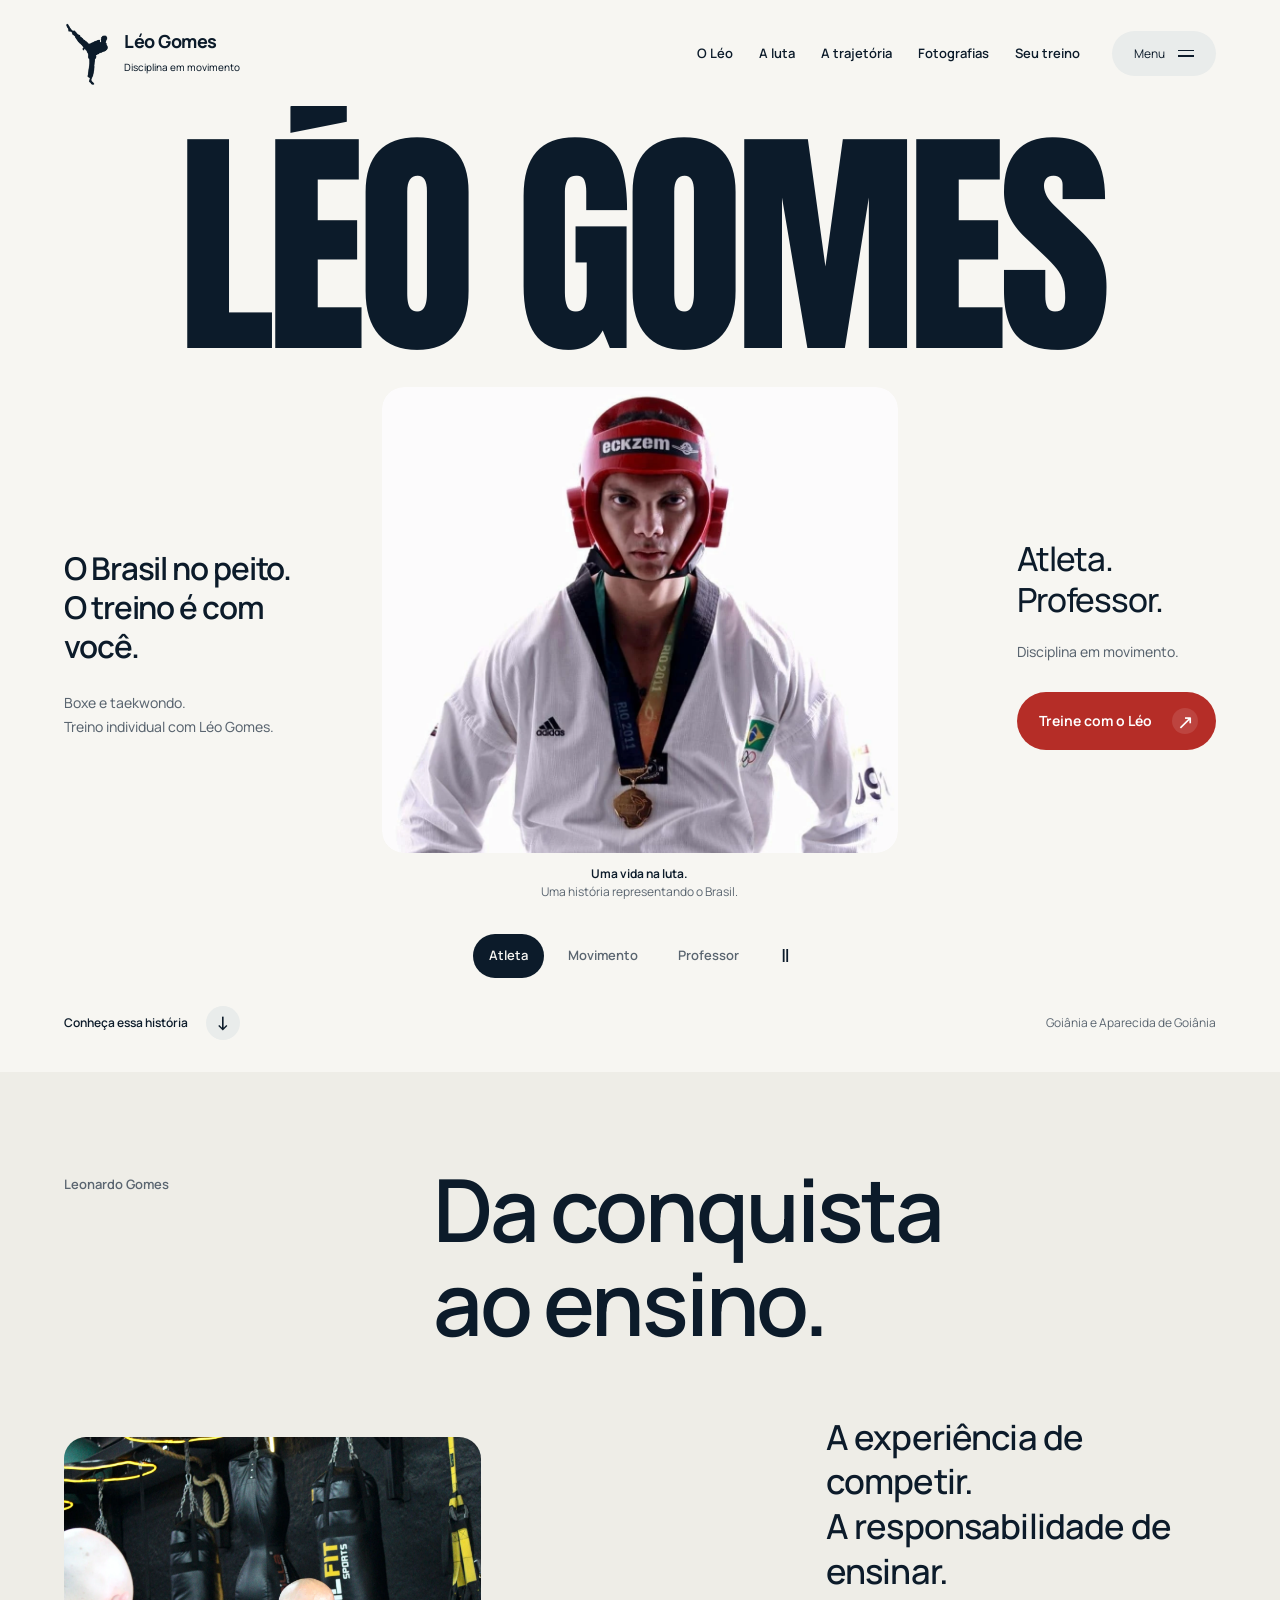
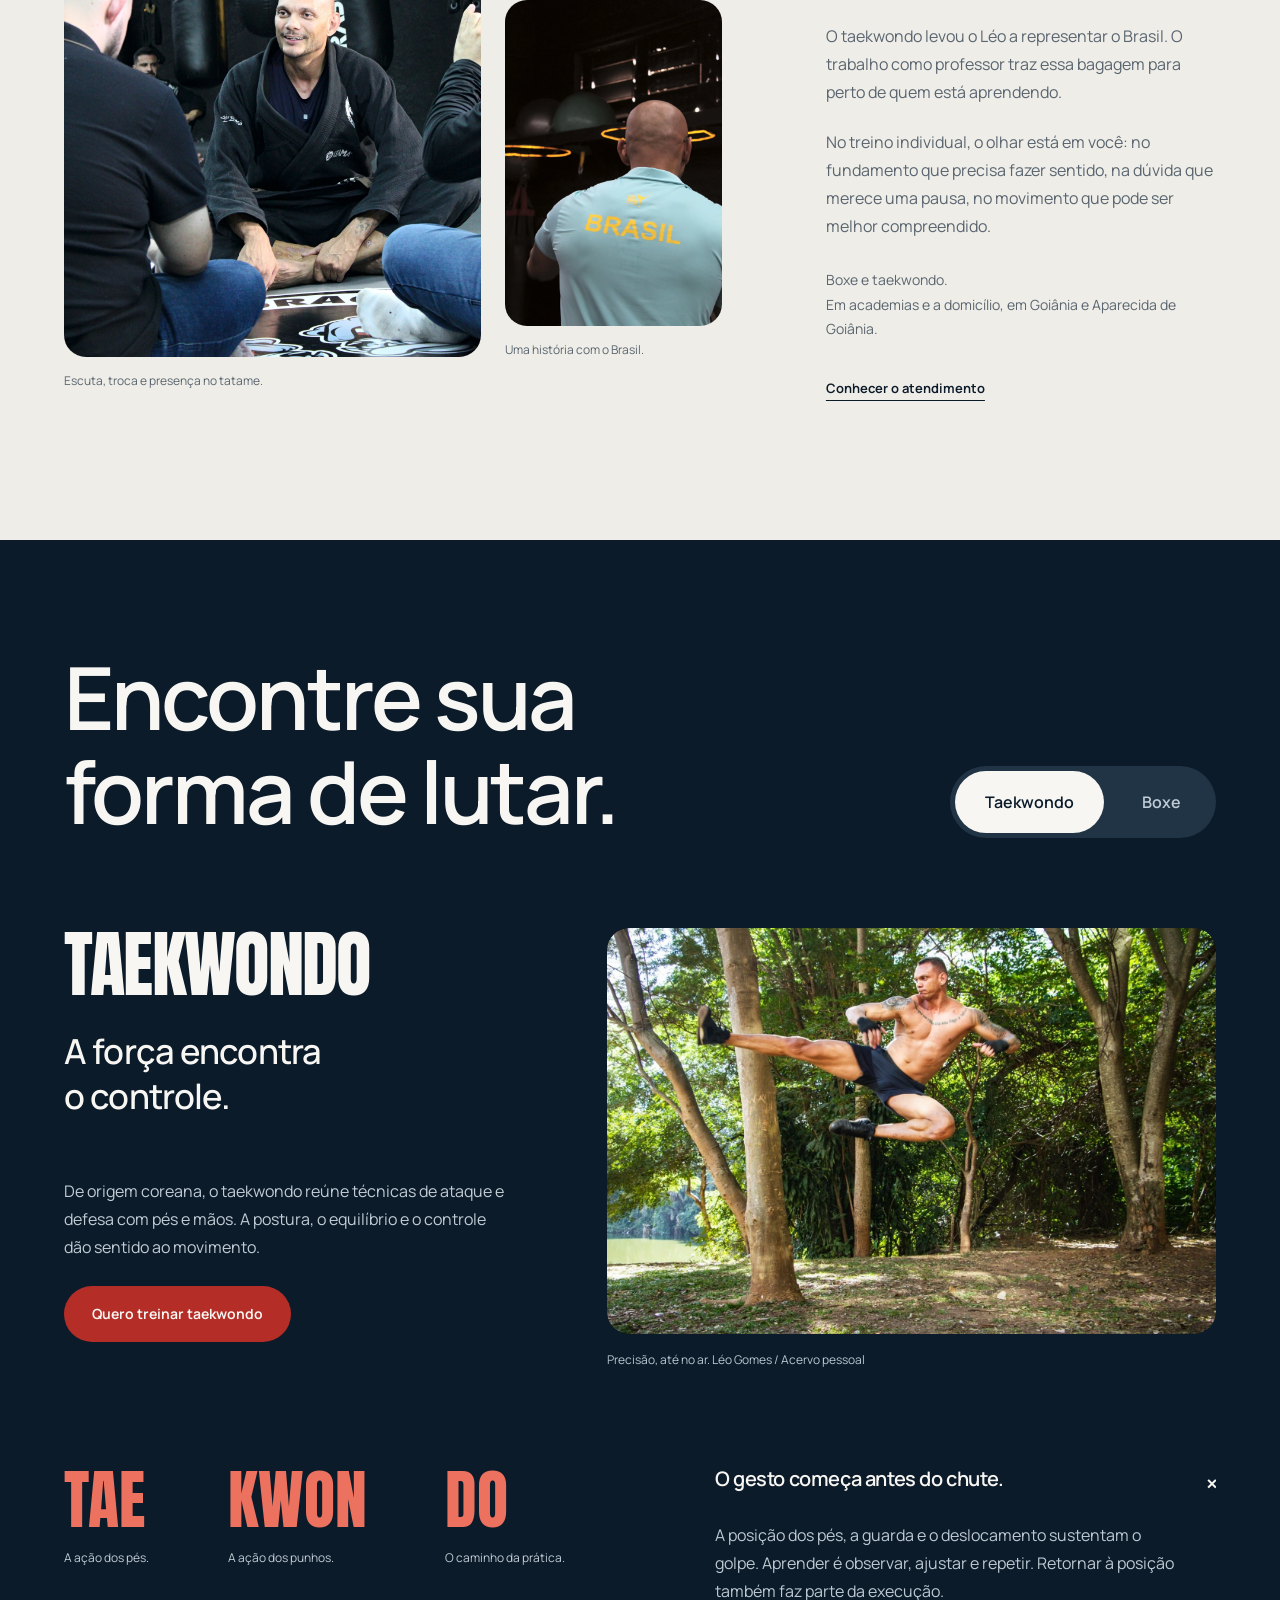
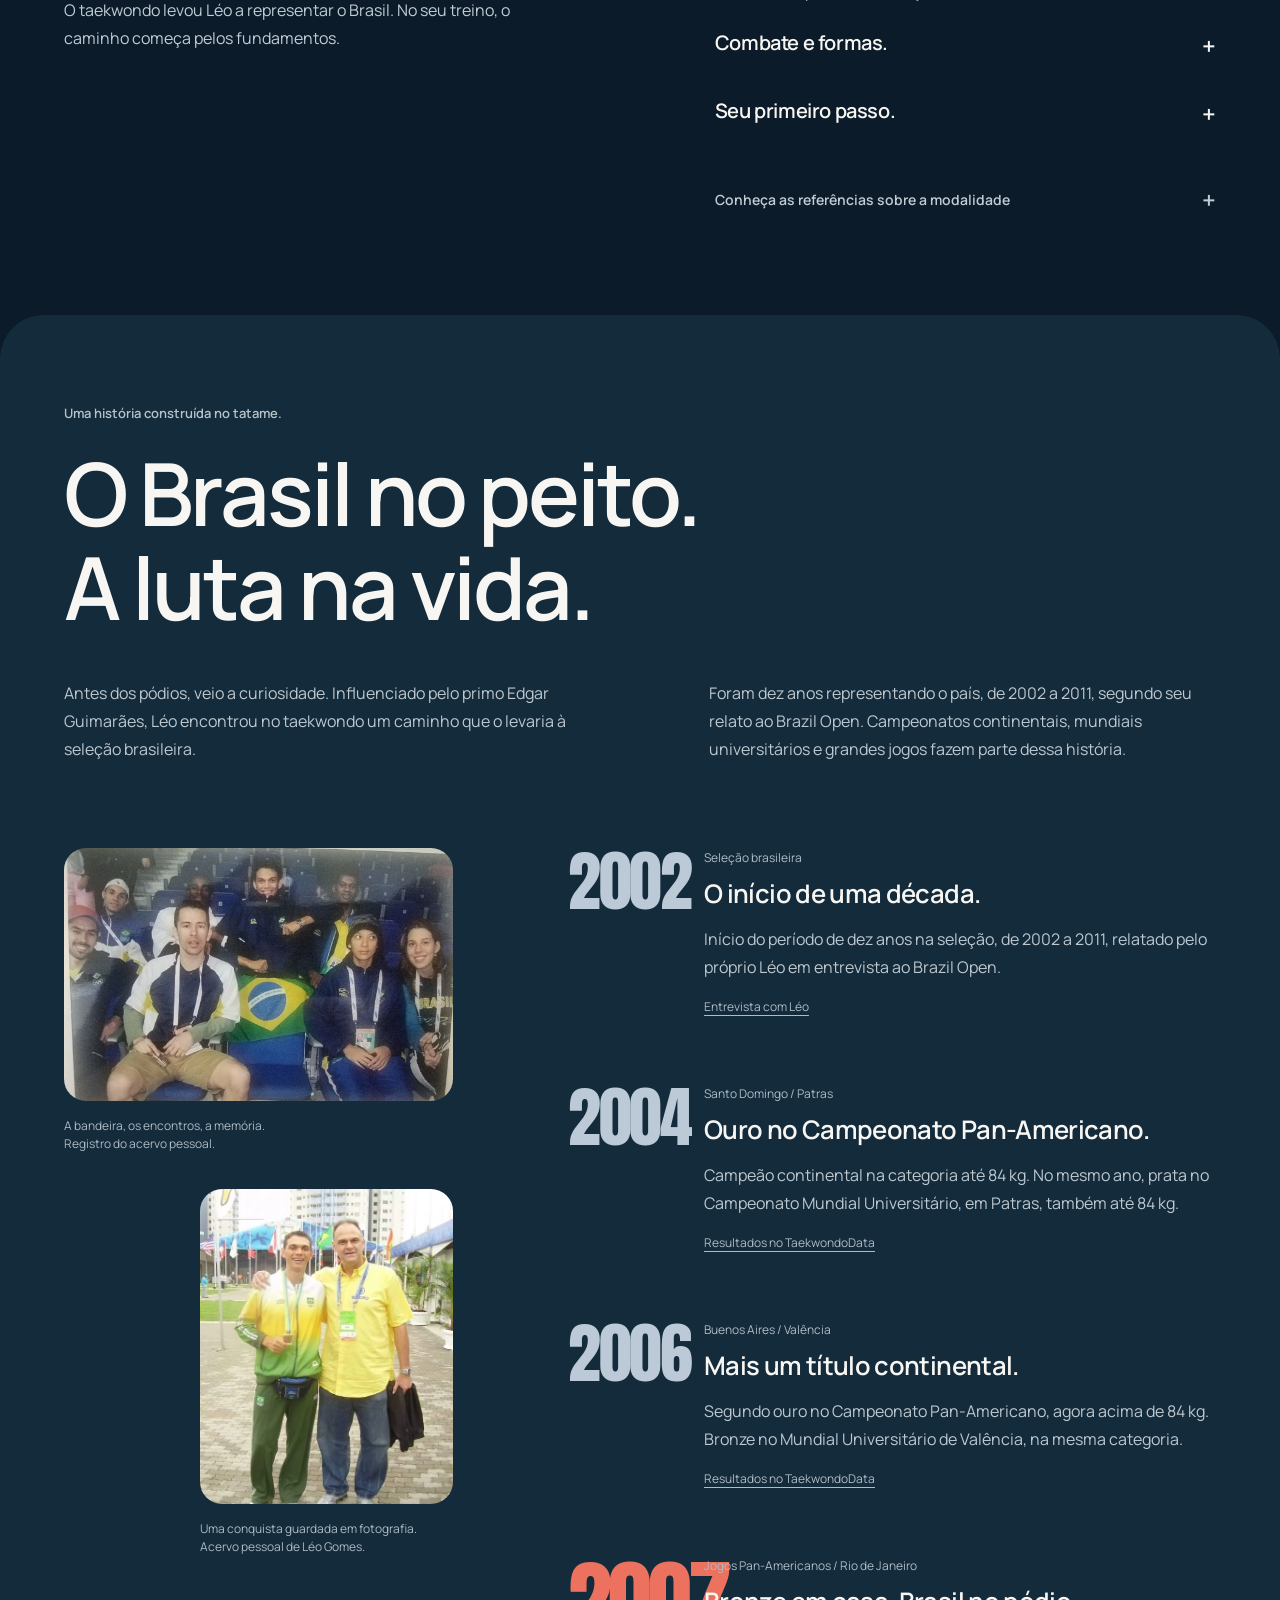
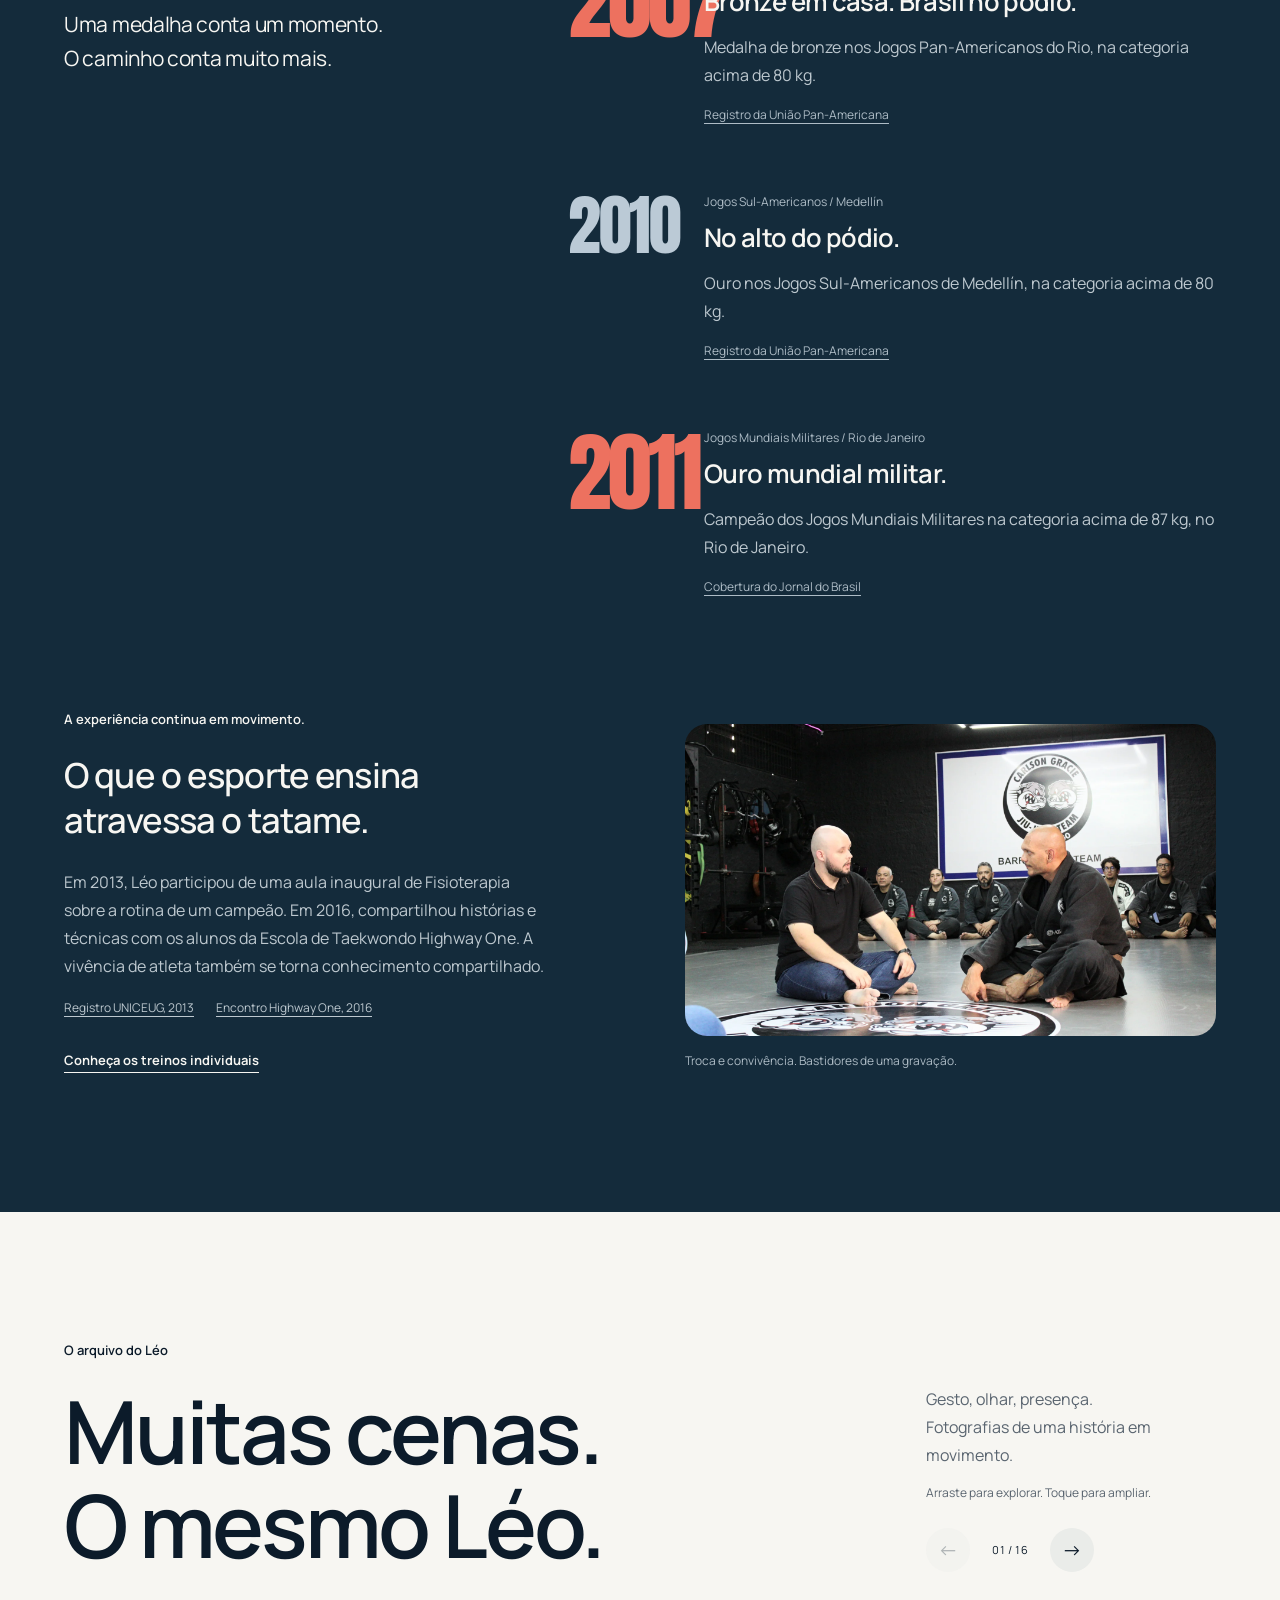
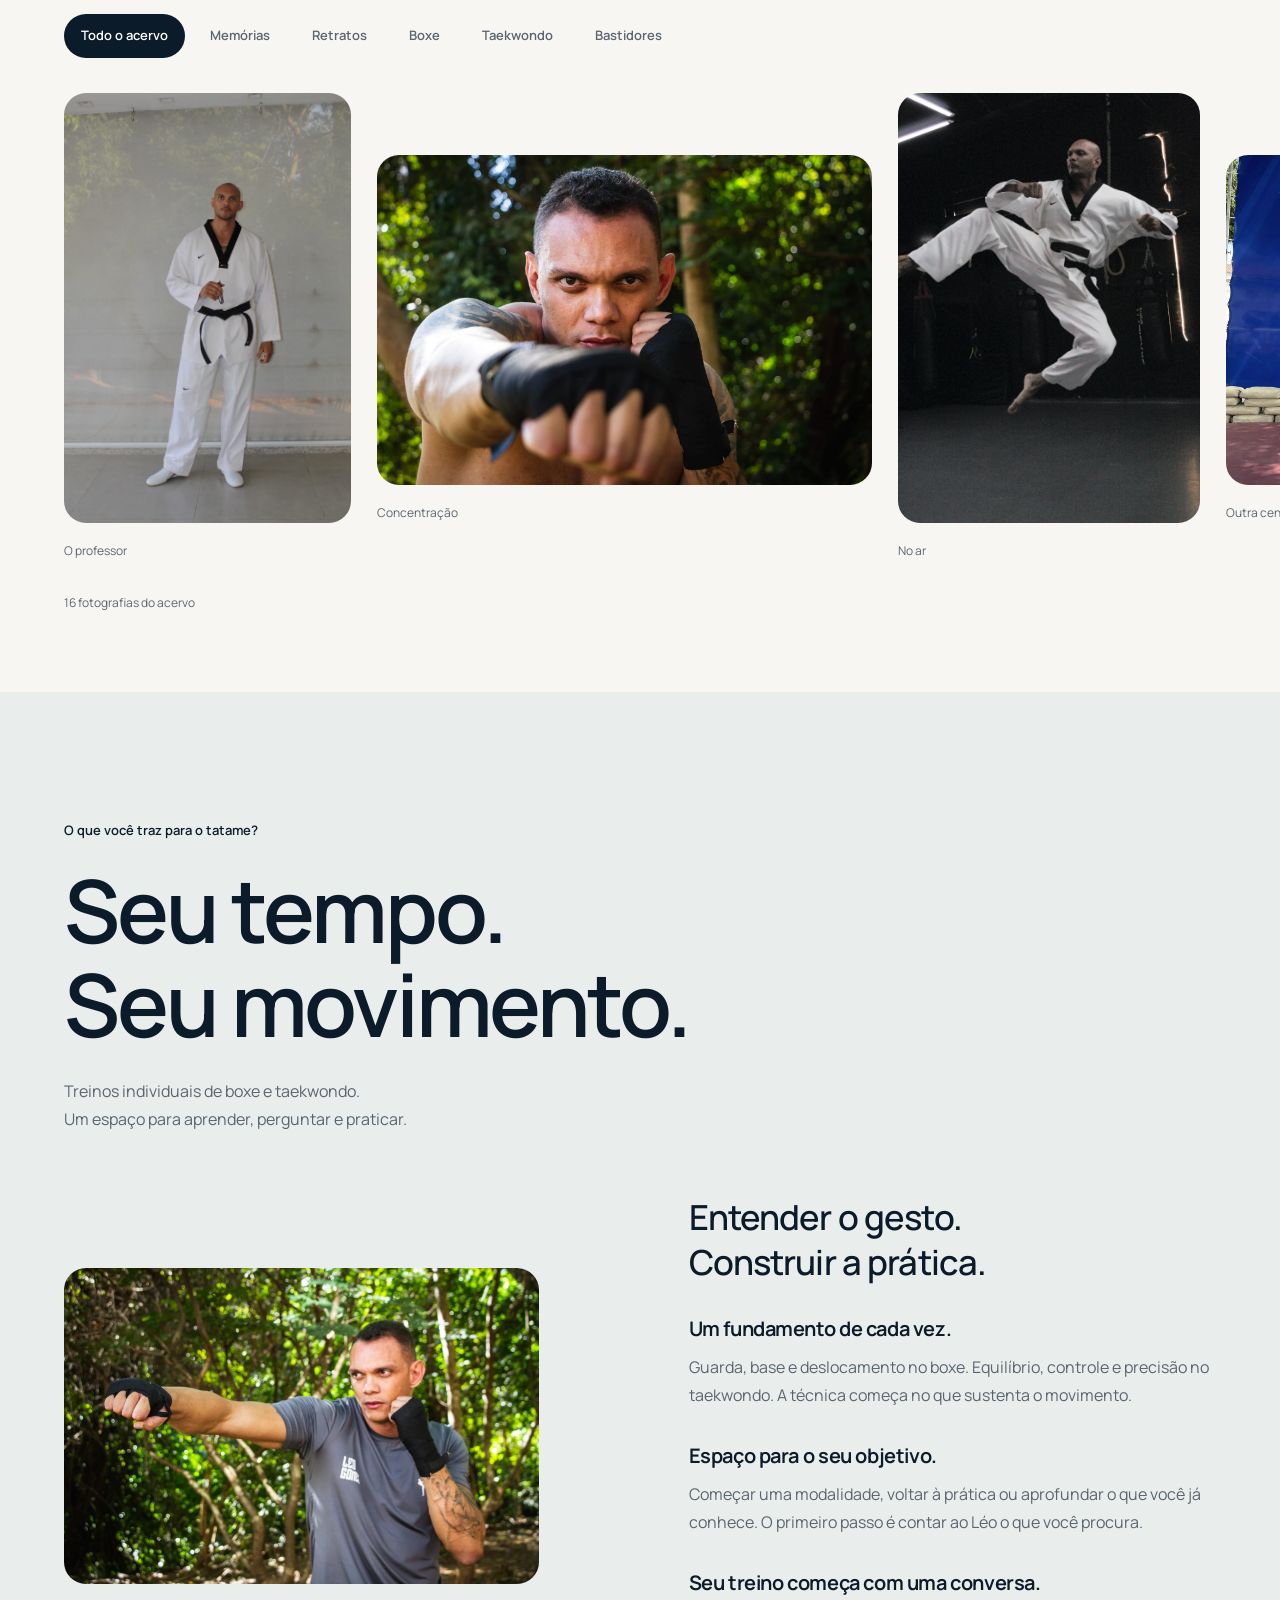
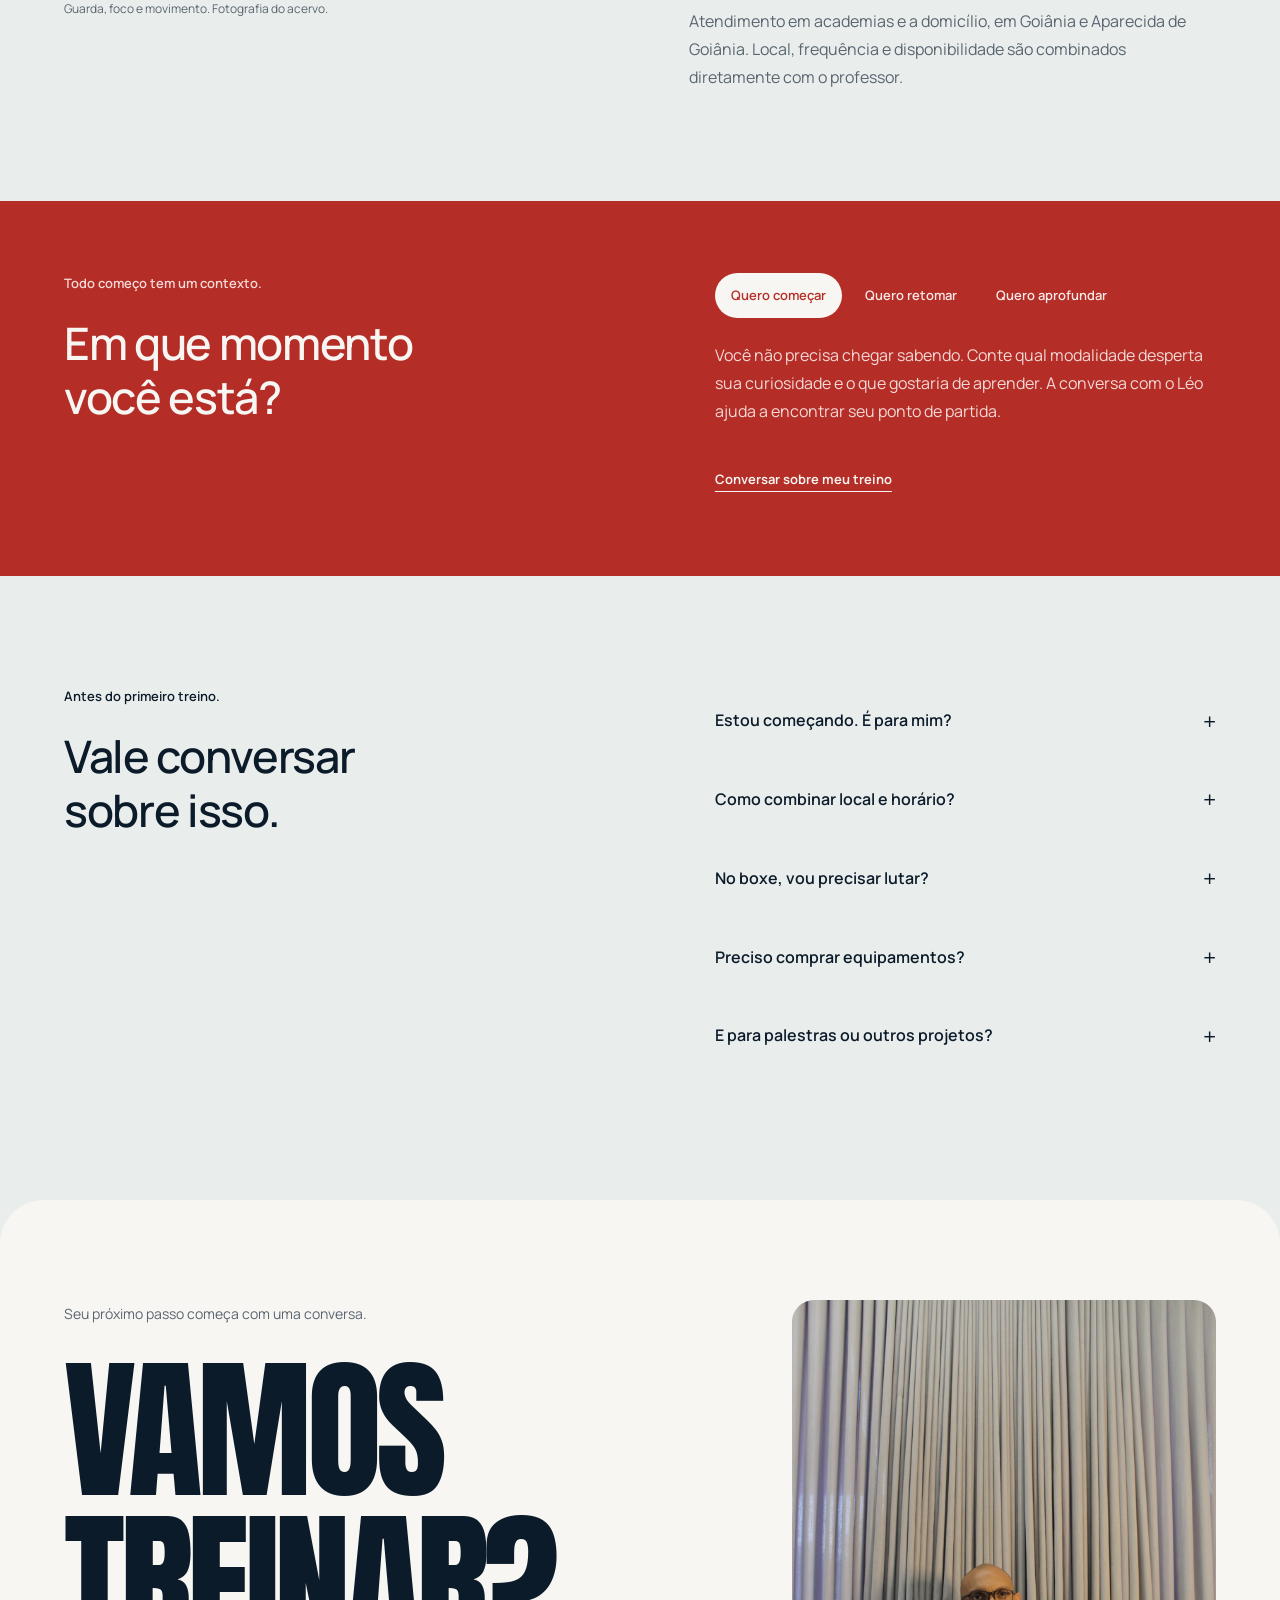
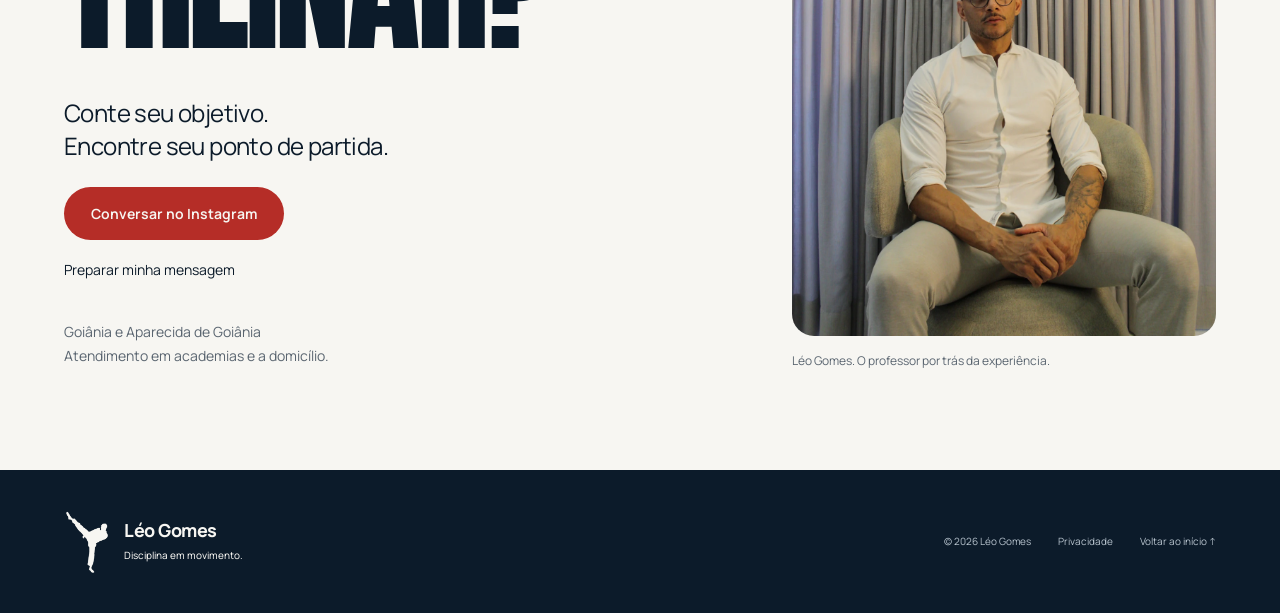
==== commit 66ff56ce: "Restore a white centered cover and refine typography with the repaired Manrope font" ====
--- a/index.html
+++ b/index.html
@@ -1,13 +1,14 @@
 <!doctype html>
 <html lang="pt-BR">
 <head>
-<meta charset="utf-8"><meta name="viewport" content="width=device-width,initial-scale=1"><meta name="theme-color" content="#0c1b2a">
+<meta charset="utf-8"><meta name="viewport" content="width=device-width,initial-scale=1"><meta name="theme-color" content="#f7f6f2">
 <title>Léo Gomes — Disciplina em movimento</title>
 <meta name="description" content="Léo Gomes. Atleta e professor. Boxe, taekwondo e treino individual em Goiânia e Aparecida de Goiânia. Conheça sua trajetória e converse sobre seu treino.">
 <meta property="og:title" content="Léo Gomes — Disciplina em movimento"><meta property="og:description" content="Uma vida na luta. Um treino de cada vez. Conheça o atleta e professor Léo Gomes."><meta property="og:type" content="website"><meta property="og:locale" content="pt_BR">
-<link rel="icon" href="assets/favicon.svg" type="image/svg+xml"><link rel="preload" href="assets/anton.ttf" as="font" type="font/ttf" crossorigin><link rel="preload" href="assets/manrope.ttf" as="font" type="font/ttf" crossorigin><link rel="preload" as="image" href="assets/medalha-rio.webp"><link rel="stylesheet" href="styles.css?v=20261013-impact1">
-<link rel="stylesheet" href="refinements.css?v=20261013-impact1">
-<link rel="stylesheet" href="cover.css?v=20261013-impact1">
+<link rel="icon" href="assets/favicon.svg" type="image/svg+xml"><link rel="preload" href="assets/anton.ttf" as="font" type="font/ttf" crossorigin><link rel="preload" href="assets/manrope-variable.ttf" as="font" type="font/ttf" crossorigin><link rel="preload" as="image" href="assets/medalha-rio.webp"><link rel="stylesheet" href="styles.css?v=20261013-white2">
+<link rel="stylesheet" href="refinements.css?v=20261013-white2">
+<link rel="stylesheet" href="typography.css?v=20261013-white2">
+<link rel="stylesheet" href="cover.css?v=20261013-white2">
 </head>
 <body>
 <a href="#conteudo" class="skip">Ir para o conteúdo</a>
@@ -22,28 +23,29 @@
 <main id="conteudo">
 <section class="hero cover" id="capa" aria-labelledby="hero-title" data-scene="0">
 <div class="cover-layout">
-<div class="cover-masthead"><h1 class="cover-name" id="hero-title"><span class="name-window"><span>LÉO</span></span> <span class="name-window"><span>GOMES</span></span></h1><p class="cover-signature">Atleta.<br>Professor.<span>Disciplina em movimento.</span></p></div>
+<div class="cover-masthead"><h1 class="cover-name" id="hero-title"><span class="name-window"><span>LÉO</span></span> <span class="name-window"><span>GOMES</span></span></h1></div>
 <div class="cover-story">
-<div class="cover-copy"><p id="hero-statement">O Brasil no peito.<br> O treino é com você.</p><p class="cover-disciplines">Boxe e taekwondo.<br>Treino individual com Léo Gomes.</p><a href="#treino" class="cover-cta">Treine com o Léo <span aria-hidden="true">↗</span></a></div>
-<div class="hero-controls" role="group" aria-label="Escolha uma cena da capa">
-<button data-hero-select="0" aria-label="O atleta" aria-pressed="true" aria-controls="hero-scenes"><span>O atleta</span><small>Uma história com o Brasil</small></button>
-<button data-hero-select="1" aria-label="O movimento" aria-pressed="false" aria-controls="hero-scenes"><span>O movimento</span><small>A técnica ganha vida</small></button>
-<button data-hero-select="2" aria-label="O professor" aria-pressed="false" aria-controls="hero-scenes"><span>O professor</span><small>A experiência, perto de você</small></button>
-<button class="hero-pause" id="hero-pause" aria-label="Pausar sequência da capa" aria-pressed="false"><span aria-hidden="true">Ⅱ</span></button>
-</div>
-<p class="sr-only" id="hero-status" role="status"></p>
+<div class="cover-copy"><p id="hero-statement">O Brasil no peito.<br> O treino é com você.</p><p class="cover-disciplines">Boxe e taekwondo.<br>Treino individual com Léo Gomes.</p></div>
 </div>
 <div class="cover-visual"><div class="cover-portrait" id="hero-scenes" aria-label="Fotografias do atleta e professor">
 <figure class="hero-scene is-current" data-hero-scene="0"><div class="hero-photo"><img src="assets/medalha-rio.webp" width="1080" height="1365" alt="Léo Gomes de dobok branco, capacete vermelho e medalha no peito." fetchpriority="high"></div><figcaption><span>Uma vida na luta.</span>Uma história representando o Brasil.</figcaption></figure>
 <figure class="hero-scene" data-hero-scene="1" hidden><div class="hero-photo"><img src="assets/ar-livre.webp" width="1066" height="1600" alt="Léo executa um chute alto ao ar livre, com a guarda levantada, entre árvores." loading="eager"></div><figcaption><span>O corpo aprende.</span>Técnica em cada detalhe do movimento.</figcaption></figure>
 <figure class="hero-scene" data-hero-scene="2" hidden><div class="hero-photo"><img src="assets/professor-dobok-original.webp" width="1200" height="1800" alt="Retrato de Léo de dobok branco e faixa preta, com as mãos junto à faixa e o olhar voltado à câmera." loading="eager"></div><figcaption><span>A prática se compartilha.</span>O olhar de quem vive o esporte.</figcaption></figure>
 </div></div>
+<div class="cover-invitation"><p class="cover-signature">Atleta.<br>Professor.<span>Disciplina em movimento.</span></p><a href="#treino" class="cover-cta">Treine com o Léo <span aria-hidden="true">↗</span></a></div>
+<div class="hero-controls" role="group" aria-label="Escolha uma cena da capa">
+<button data-hero-select="0" aria-label="O atleta" aria-pressed="true" aria-controls="hero-scenes"><span>Atleta</span><small>Uma história com o Brasil</small></button>
+<button data-hero-select="1" aria-label="O movimento" aria-pressed="false" aria-controls="hero-scenes"><span>Movimento</span><small>A técnica ganha vida</small></button>
+<button data-hero-select="2" aria-label="O professor" aria-pressed="false" aria-controls="hero-scenes"><span>Professor</span><small>A experiência, perto de você</small></button>
+<button class="hero-pause" id="hero-pause" aria-label="Pausar sequência da capa" aria-pressed="false"><span aria-hidden="true">Ⅱ</span></button>
+</div>
+<p class="sr-only" id="hero-status" role="status"></p>
 </div>
 <div class="cover-foot"><a href="#leo">Conheça essa história <span aria-hidden="true">↓</span></a><p>Goiânia e Aparecida de Goiânia</p></div>
 </section>
 <section class="about" id="leo" aria-labelledby="about-title">
 <div class="about-heading"><p class="small-intro">Leonardo Gomes</p><h2 id="about-title" class="display reveal-lines"><span>Da conquista</span><span>ao ensino.</span></h2></div>
-<div class="about-layout"><div class="about-photo-pair"><div class="portrait-composition"><img class="portrait-main" src="assets/leo-no-tatame.webp" width="1446" height="1800" alt="Léo conversa no tatame com duas pessoas durante uma gravação, em fotografia do acervo de câmera." loading="lazy"><span class="portrait-caption">Escuta, troca e presença no tatame.</span></div><figure class="about-moment"><img src="assets/brasil.webp" width="1333" height="2000" loading="lazy" alt="Léo de costas, com a palavra Brasil na camisa azul-clara."><figcaption>Uma história com o Brasil.</figcaption></figure></div><div class="about-copy"><p class="statement">A experiência de competir.<br> A responsabilidade de ensinar.</p><p>O taekwondo levou o Léo a representar o Brasil. O trabalho como professor traz essa bagagem para perto de quem está aprendendo.</p><p>No treino individual, o olhar está em você: no fundamento que precisa fazer sentido, na dúvida que merece uma pausa, no movimento que pode ser melhor compreendido.</p><p class="about-location">Boxe e taekwondo.<br> Em academias e a domicílio, em Goiânia e Aparecida de Goiânia.</p><a class="line-link" href="#contato">Conhecer o atendimento</a></div></div>
+<div class="about-layout"><div class="about-photo-pair"><div class="portrait-composition"><img class="portrait-main" src="assets/leo-no-tatame.webp" width="1446" height="1800" alt="Léo conversa com duas pessoas no tatame durante uma gravação." loading="lazy"><span class="portrait-caption">Escuta, troca e presença no tatame.</span></div><figure class="about-moment"><img src="assets/brasil.webp" width="1333" height="2000" loading="lazy" alt="Léo de costas, com a palavra Brasil na camisa azul-clara."><figcaption>Uma história com o Brasil.</figcaption></figure></div><div class="about-copy"><p class="statement">A experiência de competir.<br> A responsabilidade de ensinar.</p><p>O taekwondo levou o Léo a representar o Brasil. O trabalho como professor traz essa bagagem para perto de quem está aprendendo.</p><p>No treino individual, o olhar está em você: no fundamento que precisa fazer sentido, na dúvida que merece uma pausa, no movimento que pode ser melhor compreendido.</p><p class="about-location">Boxe e taekwondo.<br> Em academias e a domicílio, em Goiânia e Aparecida de Goiânia.</p><a class="line-link" href="#contato">Conhecer o atendimento</a></div></div>
 
 </section>
 <section class="disciplines" id="modalidades" aria-labelledby="discipline-title"><span id="taekwondo" class="hash-marker" aria-hidden="true"></span>
@@ -53,7 +55,7 @@
 <div class="sport-intro"><h3 class="sport-name">TAEKWONDO</h3><p class="sport-statement">A força encontra<br> o controle.</p></div>
 <figure class="sport-photo"><div class="sport-photo-window"><img src="assets/salto-ar-livre.webp" width="1600" height="1066" alt="Léo no ar, executando um chute horizontal entre árvores, em fotografia original do acervo." loading="lazy"></div><figcaption>Precisão, até no ar. Léo Gomes / Acervo pessoal</figcaption></figure>
 <div class="sport-description"><p>De origem coreana, o taekwondo reúne técnicas de ataque e defesa com pés e mãos. A postura, o equilíbrio e o controle dão sentido ao movimento.</p><a href="#contato" class="sport-cta interest-link" data-interest="Taekwondo">Quero treinar taekwondo</a></div>
-<div class="sport-knowledge"><div class="sport-knowledge-lead"><div class="tkd-meaning" aria-label="O significado do nome taekwondo"><div><h4>TAE</h4><p>A ação dos pés.</p></div><div><h4>KWON</h4><p>A ação dos punhos.</p></div><div><h4>DO</h4><p>O caminho de prática.</p></div></div><p>Na história do Léo, essa prática levou ao Brasil no peito. No seu treino, ela começa pelo fundamento.</p></div><div class="sport-foundation-list"><details open><summary>O gesto começa antes do chute.<span aria-hidden="true">+</span></summary><p>A posição dos pés, a guarda e o deslocamento sustentam o golpe. Aprender é observar, ajustar e repetir. Retornar à posição também faz parte da execução.</p></details><details><summary>Combate e formas.<span aria-hidden="true">+</span></summary><p>No <em>kyorugi</em>, dois praticantes combinam ataque, defesa e leitura do adversário. No <em>poomsae</em>, sequências de técnicas dão forma ao movimento. São duas expressões da modalidade.</p></details><details><summary>Seu primeiro passo.<span aria-hidden="true">+</span></summary><p>Você pode começar pelos fundamentos. Conte ao Léo sua experiência e o que gostaria de aprender para conversar sobre o formato do treino.</p></details><details class="tkd-sources"><summary>Conheça as referências sobre a modalidade <span aria-hidden="true">+</span></summary><div><a href="https://www.kukkiwon.or.kr/eng/contents/view?contentsNo=93&amp;menuLevel=2&amp;menuNo=94" target="_blank" rel="noopener noreferrer">Kukkiwon: formação e história</a><a href="https://kukkiwon.or.kr/eng/contents/view?contentsNo=92&amp;menuLevel=2&amp;menuNo=93" target="_blank" rel="noopener noreferrer">Kukkiwon: prática e aprendizado</a><a href="https://www.worldtaekwondo.org/competition/view.html?nid=117502" target="_blank" rel="noopener noreferrer">World Taekwondo: kyorugi e poomsae</a><a href="https://www.worldtaekwondo.org/wp-content/uploads/2017/08/WT-Medical-Committee-Paul-Viscogliosi.pdf" target="_blank" rel="noopener noreferrer">World Taekwondo: significado do nome (PDF)</a></div></details></div></div>
+<div class="sport-knowledge"><div class="sport-knowledge-lead"><div class="tkd-meaning" aria-label="O significado do nome taekwondo"><div><h4>TAE</h4><p>A ação dos pés.</p></div><div><h4>KWON</h4><p>A ação dos punhos.</p></div><div><h4>DO</h4><p>O caminho da prática.</p></div></div><p>O taekwondo levou Léo a representar o Brasil. No seu treino, o caminho começa pelos fundamentos.</p></div><div class="sport-foundation-list"><details open><summary>O gesto começa antes do chute.<span aria-hidden="true">+</span></summary><p>A posição dos pés, a guarda e o deslocamento sustentam o golpe. Aprender é observar, ajustar e repetir. Retornar à posição também faz parte da execução.</p></details><details><summary>Combate e formas.<span aria-hidden="true">+</span></summary><p>No <em>kyorugi</em>, dois praticantes combinam ataque, defesa e leitura do adversário. No <em>poomsae</em>, sequências de técnicas dão forma ao movimento. São duas expressões da modalidade.</p></details><details><summary>Seu primeiro passo.<span aria-hidden="true">+</span></summary><p>Você pode começar pelos fundamentos. Conte ao Léo sua experiência e o que gostaria de aprender para conversar sobre o formato do treino.</p></details><details class="tkd-sources"><summary>Conheça as referências sobre a modalidade <span aria-hidden="true">+</span></summary><div><a href="https://www.kukkiwon.or.kr/eng/contents/view?contentsNo=93&amp;menuLevel=2&amp;menuNo=94" target="_blank" rel="noopener noreferrer">Kukkiwon: formação e história</a><a href="https://kukkiwon.or.kr/eng/contents/view?contentsNo=92&amp;menuLevel=2&amp;menuNo=93" target="_blank" rel="noopener noreferrer">Kukkiwon: prática e aprendizado</a><a href="https://www.worldtaekwondo.org/competition/view.html?nid=117502" target="_blank" rel="noopener noreferrer">World Taekwondo: kyorugi e poomsae</a><a href="https://www.worldtaekwondo.org/wp-content/uploads/2017/08/WT-Medical-Committee-Paul-Viscogliosi.pdf" target="_blank" rel="noopener noreferrer">World Taekwondo: significado do nome (PDF)</a></div></details></div></div>
 </article>
 <article class="sport-panel" id="panel-boxe" role="tabpanel" aria-labelledby="tab-boxe" tabindex="0" hidden inert>
 <div class="sport-intro"><h3 class="sport-name">BOXE</h3><p class="sport-statement">O movimento começa<br> antes do golpe.</p></div>
@@ -74,7 +76,7 @@
 <article class="career-event"><span class="career-year">2010</span><div><p class="career-place">Jogos Sul-Americanos / Medellín</p><h3>No alto do pódio.</h3><p>Ouro nos Jogos Sul-Americanos de Medellín, na categoria acima de 80 kg.</p><a href="https://www.patutkd.org/brasil-vuelve-a-la-cima-del-taekwondo-en-juegos-suramericanos/" target="_blank" rel="noopener noreferrer">Registro da União Pan-Americana</a></div></article>
 <article class="career-event career-highlight"><span class="career-year">2011</span><div><p class="career-place">Jogos Mundiais Militares / Rio de Janeiro</p><h3>Ouro mundial militar.</h3><p>Campeão dos Jogos Mundiais Militares na categoria acima de 87 kg, no Rio de Janeiro.</p><a href="https://www.jb.com.br/jogos-mundiais-militares/noticias/2011/07/22/brasil-mantem-2a-colocacao-no-ranking-de-medalhas-dos-jogos-militares.html" target="_blank" rel="noopener noreferrer">Cobertura do Jornal do Brasil</a></div></article>
 </div></div>
-<div class="career-present"><div><p class="small-intro">A experiência continua em movimento.</p><h3>O que o esporte ensina<br> atravessa o tatame.</h3><p>Em 2013, Léo participou de uma aula inaugural de Fisioterapia sobre a rotina de um campeão. Em 2016, compartilhou histórias e técnicas com os alunos da Escola de Taekwondo Highway One. A vivência de atleta também se torna conhecimento compartilhado.</p><p class="career-teaching-sources"><a href="https://uniceug.com.br/instituto/noticias_2.asp" target="_blank" rel="noopener noreferrer">Registro UNICEUG, 2013</a><a href="https://marcusrezendetkd.blogspot.com/2016/09/leonardo-gomes-transformando-dor-suor-e.html" target="_blank" rel="noopener noreferrer">Encontro Highway One, 2016</a></p><a class="line-link" href="#treino">Conheça o trabalho no treino</a></div><figure><img src="assets/bastidores.webp" width="1800" height="1056" loading="lazy" alt="Conversa e equipe no espaço de treino, em registro dos bastidores de uma gravação."><figcaption>Troca e convivência. Bastidores de uma gravação.</figcaption></figure></div>
+<div class="career-present"><div><p class="small-intro">A experiência continua em movimento.</p><h3>O que o esporte ensina<br> atravessa o tatame.</h3><p>Em 2013, Léo participou de uma aula inaugural de Fisioterapia sobre a rotina de um campeão. Em 2016, compartilhou histórias e técnicas com os alunos da Escola de Taekwondo Highway One. A vivência de atleta também se torna conhecimento compartilhado.</p><p class="career-teaching-sources"><a href="https://uniceug.com.br/instituto/noticias_2.asp" target="_blank" rel="noopener noreferrer">Registro UNICEUG, 2013</a><a href="https://marcusrezendetkd.blogspot.com/2016/09/leonardo-gomes-transformando-dor-suor-e.html" target="_blank" rel="noopener noreferrer">Encontro Highway One, 2016</a></p><a class="line-link" href="#treino">Conheça os treinos individuais</a></div><figure><img src="assets/bastidores.webp" width="1800" height="1056" loading="lazy" alt="Conversa e equipe no espaço de treino, em registro dos bastidores de uma gravação."><figcaption>Troca e convivência. Bastidores de uma gravação.</figcaption></figure></div>
 </section>
 <section class="archive" id="arquivo" aria-labelledby="archive-title"><div class="archive-header"><div><p class="small-intro">O arquivo do Léo</p><h2 class="display" id="archive-title">Muitas cenas.<br> O mesmo Léo.</h2></div><div class="archive-side"><p>Gesto, olhar, presença.<br> Fotografias de uma história em movimento.<br> <small>Arraste para explorar. Toque para ampliar.</small></p><div class="archive-controls"><button data-gallery-prev aria-label="Rolar fotografias para a esquerda">←</button><span aria-live="off">1 / 16</span><button data-gallery-next aria-label="Rolar fotografias para a direita">→</button></div></div></div>
 <div class="archive-filters" role="group" aria-label="Filtrar fotografias"><button data-filter="all" aria-pressed="true">Todo o acervo</button><button data-filter="memoria" aria-pressed="false">Memórias</button><button data-filter="retrato" aria-pressed="false">Retratos</button><button data-filter="boxe" aria-pressed="false">Boxe</button><button data-filter="taekwondo" aria-pressed="false">Taekwondo</button><button data-filter="bastidores" aria-pressed="false">Bastidores</button></div>
@@ -97,8 +99,8 @@
 </div><p class="gallery-count" aria-live="polite">16 fotografias do acervo</p>
 </section>
 <section class="training" id="treino" aria-labelledby="training-title">
-<div class="training-heading"><p class="small-intro">O que você traz para o tatame?</p><h2 class="display reveal-lines" id="training-title"><span>Seu tempo.</span><span>Seu movimento.</span></h2><p>Boxe e taekwondo em atendimento individual.<br> Um espaço para aprender, perguntar e praticar.</p></div>
-<div class="training-layout"><figure class="training-photo training-photo-landscape"><img src="assets/boxe-camiseta-original.webp" width="1600" height="1066" loading="lazy" alt="Léo de camiseta azul em movimento de boxe ao ar livre, com um braço estendido e a outra mão em guarda."><figcaption>Guarda, foco e movimento. Fotografia do acervo.</figcaption></figure><div class="training-copy"><p class="training-lead">Entender o gesto.<br> Construir a prática.</p><div class="training-notes"><div><div><h3>Um fundamento de cada vez.</h3><p>Guarda, base e deslocamento no boxe. Equilíbrio, controle e precisão no taekwondo. A técnica começa no que sustenta o movimento.</p></div></div><div><div><h3>Espaço para o seu objetivo.</h3><p>Começar uma modalidade, voltar à prática ou aprofundar o que você já conhece. O primeiro passo é contar ao Léo o que você procura.</p></div></div><div><div><h3>Um treino que cabe na conversa.</h3><p>Atendimento em academias e a domicílio, em Goiânia e Aparecida de Goiânia. Local, frequência e disponibilidade são combinados diretamente com o professor.</p></div></div></div></div></div>
+<div class="training-heading"><p class="small-intro">O que você traz para o tatame?</p><h2 class="display reveal-lines" id="training-title"><span>Seu tempo.</span><span>Seu movimento.</span></h2><p>Treinos individuais de boxe e taekwondo.<br> Um espaço para aprender, perguntar e praticar.</p></div>
+<div class="training-layout"><figure class="training-photo training-photo-landscape"><img src="assets/boxe-camiseta-original.webp" width="1600" height="1066" loading="lazy" alt="Léo de camiseta azul em movimento de boxe ao ar livre, com um braço estendido e a outra mão em guarda."><figcaption>Guarda, foco e movimento. Fotografia do acervo.</figcaption></figure><div class="training-copy"><p class="training-lead">Entender o gesto.<br> Construir a prática.</p><div class="training-notes"><div><div><h3>Um fundamento de cada vez.</h3><p>Guarda, base e deslocamento no boxe. Equilíbrio, controle e precisão no taekwondo. A técnica começa no que sustenta o movimento.</p></div></div><div><div><h3>Espaço para o seu objetivo.</h3><p>Começar uma modalidade, voltar à prática ou aprofundar o que você já conhece. O primeiro passo é contar ao Léo o que você procura.</p></div></div><div><div><h3>Seu treino começa com uma conversa.</h3><p>Atendimento em academias e a domicílio, em Goiânia e Aparecida de Goiânia. Local, frequência e disponibilidade são combinados diretamente com o professor.</p></div></div></div></div></div>
 <div class="training-start"><div><p class="small-intro">Todo começo tem um contexto.</p><h3>Em que momento<br> você está?</h3></div><div class="training-choice"><div class="moment-options" role="group" aria-label="Seu momento no treino"><button aria-pressed="true" data-moment="0">Quero começar</button><button aria-pressed="false" data-moment="1">Quero retomar</button><button aria-pressed="false" data-moment="2">Quero aprofundar</button></div><p id="moment-description" aria-live="polite">Você não precisa chegar sabendo. Conte qual modalidade desperta sua curiosidade e o que gostaria de aprender. A conversa com o Léo ajuda a encontrar seu ponto de partida.</p><button class="line-link training-contact" id="prepare-training" aria-haspopup="dialog">Conversar sobre meu treino</button></div></div>
 <div class="training-faq"><div><p class="small-intro">Antes do primeiro treino.</p><h3>Vale conversar<br> sobre isso.</h3></div><div class="questions"><details><summary>Estou começando. É para mim?<span aria-hidden="true">+</span></summary><p>Você pode procurar o Léo mesmo sem experiência na modalidade. Conte seu objetivo e o que já praticou para conversar sobre o ponto de partida.</p></details><details><summary>Como combinar local e horário?<span aria-hidden="true">+</span></summary><p>Informe sua região e disponibilidade no primeiro contato. O local depende da estrutura necessária e da agenda. Confirme também duração, frequência, valores e condições.</p></details><details><summary>No boxe, vou precisar lutar?<span aria-hidden="true">+</span></summary><p>Antes de começar, converse sobre as atividades propostas e se haverá contato. O formato do treino precisa estar claro para você e para o professor.</p></details><details><summary>Preciso comprar equipamentos?<span aria-hidden="true">+</span></summary><p>Confirme com o Léo o que será necessário para a modalidade e o formato combinado antes de comprar os equipamentos.</p></details><details><summary>E para palestras ou outros projetos?<span aria-hidden="true">+</span></summary><p>Apresente a proposta, o público, a cidade e a data pelo Instagram. As possibilidades e condições são conversadas diretamente com o Léo.</p></details></div></div>
 </section>
@@ -111,8 +113,8 @@
 <span class="brand-name">Léo Gomes<small>Disciplina em movimento.</small></span></a><div><span>© 2026 Léo Gomes</span><button id="privacy-open" aria-haspopup="dialog">Privacidade</button><a href="#inicio" aria-label="Voltar ao início">Voltar ao início ↑</a></div></footer>
 <dialog id="menu-dialog" class="menu-dialog" aria-label="Menu de navegação"><div class="menu-top"><span>Léo Gomes</span><button class="close-dialog" data-close aria-label="Fechar menu">Fechar <i aria-hidden="true">×</i></button></div><nav aria-label="Navegação ampliada"><a href="#leo">O LÉO<span>O atleta e professor</span></a><a href="#modalidades">A LUTA<span>Boxe e taekwondo</span></a><a href="#trajetoria">A HISTÓRIA<span>O caminho até aqui</span></a><a href="#arquivo">O ARQUIVO<span>Encontros e movimento</span></a><a href="#treino">SEU TREINO<span>Seu ponto de partida</span></a></nav><div class="menu-bottom"><p>Goiânia e Aparecida de Goiânia</p><a href="#contato">Vamos treinar?</a></div></dialog>
 <dialog id="gallery-dialog" class="gallery-dialog" aria-label="Fotografia ampliada"><button class="close-dialog" data-close aria-label="Fechar fotografia">Fechar <i aria-hidden="true">×</i></button><figure><img id="large-photo" alt=""><figcaption id="large-caption"></figcaption></figure><p id="gallery-status" class="gallery-status" role="status" hidden></p><div class="photo-controls"><button id="previous-photo" aria-label="Fotografia anterior">←</button><span id="photo-position" aria-live="polite"></span><button id="next-photo" aria-label="Próxima fotografia">→</button></div></dialog>
-<dialog id="contact-dialog" class="contact-dialog" aria-labelledby="conversation-title"><button class="close-dialog" data-close aria-label="Fechar preparação de mensagem">Fechar <i aria-hidden="true">×</i></button><h2 id="conversation-title">Seu primeiro contato.</h2><p>Prepare o texto, copie e envie pelo Instagram.</p><form id="conversation-form"><label for="interest">Tenho interesse em<select id="interest" name="interest"><option>Boxe</option><option>Taekwondo</option><option selected>Conhecer as modalidades</option><option>Palestras ou projetos</option></select></label><label for="city">Minha cidade<select id="city" name="city"><option>Goiânia</option><option>Aparecida de Goiânia</option><option>Outra cidade</option></select></label><label for="experience">Meu momento<select id="experience" name="experience"><option>Quero começar</option><option>Quero retomar a prática</option><option>Já pratico e quero aprofundar</option><option>Quero conversar sobre um projeto</option></select></label><label for="goal">Objetivo e disponibilidade <span>Opcional</span><textarea id="goal" name="goal" maxlength="400" rows="2" placeholder="O que você gostaria de aprender?"></textarea></label><button type="submit" class="solid-button">Preparar mensagem</button></form><div id="message-result" hidden><label for="ready-message">Sua mensagem está pronta</label><textarea id="ready-message" readonly rows="5"></textarea><button class="solid-button" type="button" id="copy-message">Copiar mensagem</button><p id="copy-status" role="status"></p><a class="line-link" href="https://www.instagram.com/leogomestkd/" target="_blank" rel="noopener noreferrer">Abrir Instagram</a></div><p class="privacy-note">Nada é enviado automaticamente. O texto fica apenas neste navegador.</p></dialog>
-<dialog id="privacy-dialog" class="privacy-dialog" aria-labelledby="privacy-title"><button class="close-dialog" data-close aria-label="Fechar privacidade">Fechar <i aria-hidden="true">×</i></button><h2 id="privacy-title">Privacidade.</h2><p>Este site apresenta o trabalho de Léo Gomes. Não utiliza rastreadores de publicidade ou análises de navegação próprios.</p><p>A preparação de mensagem acontece no navegador. Seu texto não é armazenado pelo site nem enviado ao Léo.</p><p>Ao abrir o Instagram, você passa a usar um serviço externo, sujeito às políticas da Meta. Para questões de privacidade ou correção de imagem, entre em contato com <a href="https://www.instagram.com/leogomestkd/" target="_blank" rel="noopener noreferrer">@leogomestkd</a>.</p><p class="privacy-note">Atualizado em 5 de outubro de 2026.</p></dialog>
-<script src="app.js?v=20261013-impact1" defer></script>
-<script src="refinements.js?v=20261013-impact1" defer></script>
+<dialog id="contact-dialog" class="contact-dialog" aria-labelledby="conversation-title"><button class="close-dialog" data-close aria-label="Fechar preparação de mensagem">Fechar <i aria-hidden="true">×</i></button><h2 id="conversation-title">Seu primeiro contato.</h2><p>Prepare o texto, copie e envie pelo Instagram.</p><form id="conversation-form"><label for="interest">Tenho interesse em<select id="interest" name="interest"><option>Boxe</option><option>Taekwondo</option><option selected>Conhecer as modalidades</option><option>Palestras ou projetos</option></select></label><label for="city">Minha cidade<select id="city" name="city"><option>Goiânia</option><option>Aparecida de Goiânia</option><option>Outra cidade</option></select></label><label for="experience">Meu momento<select id="experience" name="experience"><option>Quero começar</option><option>Quero retomar a prática</option><option>Quero aperfeiçoar minha técnica</option><option>Quero conversar sobre um projeto</option></select></label><label for="goal">Objetivo e disponibilidade <span>Opcional</span><textarea id="goal" name="goal" maxlength="400" rows="2" placeholder="O que você gostaria de aprender?"></textarea></label><button type="submit" class="solid-button">Preparar mensagem</button></form><div id="message-result" hidden><label for="ready-message">Sua mensagem está pronta</label><textarea id="ready-message" readonly rows="5"></textarea><button class="solid-button" type="button" id="copy-message">Copiar mensagem</button><p id="copy-status" role="status"></p><a class="line-link" href="https://www.instagram.com/leogomestkd/" target="_blank" rel="noopener noreferrer">Abrir Instagram</a></div><p class="privacy-note">Nada é enviado automaticamente. O texto fica apenas neste navegador.</p></dialog>
+<dialog id="privacy-dialog" class="privacy-dialog" aria-labelledby="privacy-title"><button class="close-dialog" data-close aria-label="Fechar privacidade">Fechar <i aria-hidden="true">×</i></button><h2 id="privacy-title">Privacidade.</h2><p>Este site apresenta o trabalho de Léo Gomes. Não utiliza ferramentas próprias de rastreamento publicitário ou de análise de navegação.</p><p>A preparação de mensagem acontece no navegador. Seu texto não é armazenado pelo site nem enviado ao Léo.</p><p>Ao abrir o Instagram, você passa a usar um serviço externo, sujeito às políticas da Meta. Para questões de privacidade ou correção de imagem, entre em contato com <a href="https://www.instagram.com/leogomestkd/" target="_blank" rel="noopener noreferrer">@leogomestkd</a>.</p><p class="privacy-note">Atualizado em 5 de outubro de 2026.</p></dialog>
+<script src="app.js?v=20261013-white2" defer></script>
+<script src="refinements.js?v=20261013-white2" defer></script>
 </body></html>
--- a/styles.css
+++ b/styles.css
@@ -1,4 +1,4 @@
-@font-face{font-family:Manrope;src:url('assets/manrope.ttf') format('truetype');font-weight:200 800;font-display:swap}
+@font-face{font-family:Manrope;src:url('assets/manrope-variable.ttf') format('truetype');font-weight:200 800;font-display:swap}
 @font-face{font-family:Anton;src:url('assets/anton.ttf') format('truetype');font-weight:400;font-display:swap}
 :root{--paper:#f7f6f2;--navy:#0c1b2a;--red:#b52d27;--muted:#5a6570;--soft:#eaece9;--page:max(5vw,calc((100vw - 1440px)/2));--space:clamp(80px,10vw,160px)}
 *{box-sizing:border-box}html{scroll-padding-top:32px}body{margin:0;background:var(--paper);color:var(--navy);font:15px/1.8 Manrope,sans-serif;overflow-x:clip}body.modal-open{overflow:hidden}h1,h2,h3,h4,p,figure{margin:0}h1,h2,h3,h4{line-height:1.15}button,input,select,textarea{font:inherit}button,a{-webkit-tap-highlight-color:transparent}button{cursor:pointer;color:inherit}button:disabled{cursor:default;opacity:.3}a{color:inherit;text-decoration:none}img{display:block;max-width:100%;height:auto}button{border:0}::selection{background:var(--red);color:white}:focus-visible{outline:3px solid #ce6a38;outline-offset:5px}[hidden]{display:none!important}.skip{position:fixed;top:-100px;left:20px;z-index:100;background:var(--paper);padding:14px}.skip:focus{top:20px}.display{font-weight:600;font-size:clamp(42px,5.6vw,82px);letter-spacing:-.055em;line-height:1.1}.reveal-lines>span{display:block}.small-intro{font-size:13px;font-weight:550;margin-bottom:22px}.section-dark{background:var(--navy);color:var(--paper)}
--- a/typography.css
+++ b/typography.css
@@ -0,0 +1,52 @@
+/* Reading roles for the restored Manrope variable font. */
+:root { --reading-size: 1rem; --reading-leading: 1.75; --heading-tracking: -.035em; }
+body { font-size: var(--reading-size); line-height: var(--reading-leading); }
+:is(h1,h2,h3,h4) { text-wrap: balance; }
+::selection { background: var(--red); color: white; }
+:is(input,textarea) { caret-color: var(--red); }
+.brand-name { letter-spacing: -.025em; }
+.brand-name small { font-size: 10px; line-height: 1.5; }
+.desktop-nav { font-size: 13px; font-weight: 600; gap: 26px; }
+.desktop-nav a { min-height: 44px; display: inline-flex; align-items: center; }
+.display, .about-heading h2, .discipline-top h2, .training-heading h2 { font-size: clamp(2.75rem,6.8vw,6rem); line-height: 1.08; letter-spacing: var(--heading-tracking); font-weight: 600; }
+.small-intro { font-size: 13px; font-weight: 600; line-height: 1.65; }
+.about-copy .statement, .training-lead, .career-present h3, .sport-statement { font-size: clamp(1.65rem,2.7vw,2.5rem); line-height: 1.3; letter-spacing: -.025em; font-weight: 550; }
+.about-copy > p:not(.statement), .career-intro, .career-event p:not(.career-place), .career-present > div > p:not(.small-intro), .training-notes p, .questions p, #moment-description, .sport-description > p, .sport-knowledge-lead > p, .sport-foundation-list details > p, .training-heading > p:last-child { font-size: var(--reading-size); line-height: var(--reading-leading); letter-spacing: 0; font-weight: 400; }
+.about-copy > .about-location { font-size: 14px !important; line-height: 1.75; }
+.about-copy, .sport-description, .sport-knowledge-lead > p { max-width: 60ch; }
+.career-intro > p, .training-notes p, .career-present > div > p, .questions p, #moment-description { max-width: 65ch; }
+.career-event { grid-template-columns: 112px minmax(0,1fr); gap: 24px; }
+.career-event h3, .career-highlight h3 { font-size: clamp(1.4rem,2vw,1.8rem); line-height: 1.3; letter-spacing: -.025em; font-weight: 600; }
+.career-place, .career-event a, .career-teaching-sources a { font-size: 12px; line-height: 1.65; }
+.career-year { font-variant-numeric: tabular-nums; }
+.training-notes h3 { font-size: 20px; line-height: 1.4; letter-spacing: -.02em; font-weight: 650; }
+.training-start h3, .training-faq h3 { font-size: clamp(2rem,3.5vw,3rem); font-weight: 550; line-height: 1.2; letter-spacing: -.03em; }
+.sport-foundation-list summary { font-size: 20px; line-height: 1.4; letter-spacing: -.02em; font-weight: 600; }
+.sport-foundation-list .tkd-sources summary { font-size: 14px; line-height: 1.6; letter-spacing: 0; }
+.archive-side > p { font-size: 16px; line-height: 1.75; }
+.archive-filters button, .moment-options button { font-size: 13px; font-weight: 600; min-height: 44px; }
+.questions summary { font-size: 16px; font-weight: 600; line-height: 1.6; min-height: 44px; }
+.contact-copy > p { font-size: 24px; letter-spacing: -.025em; line-height: 1.4; }
+.contact-copy > span, .contact-heading > p, .contact-copy > button { font-size: 14px; line-height: 1.7; }
+.contact-dialog > p, .privacy-dialog > p { font-size: 15px; line-height: 1.75; }
+.contact-dialog h2, .privacy-dialog h2 { font-size: 32px; line-height: 1.2; letter-spacing: -.03em; font-weight: 600; }
+.contact-dialog label { font-size: 14px; }
+.contact-dialog label > span { font-size: 12px; }
+.contact-dialog select, .contact-dialog textarea { font-size: 16px; line-height: 1.5; }
+.menu-dialog nav > a > span { font-size: 12px; line-height: 1.65; }
+@media (min-width:681px) and (max-width:1050px) {
+ .desktop-nav { gap: 18px; font-size: 12px; }
+ .career-event { grid-template-columns: 1fr; gap: 16px; }
+}
+@media (max-width:680px) {
+ .display, .about-heading h2, .discipline-top h2, .training-heading h2 { font-size: clamp(2.375rem,10.8vw,3.75rem); line-height: 1.12; }
+ .training-heading h2 { font-size: clamp(2rem,10vw,3.75rem); }
+ .career-event { grid-template-columns: 1fr; gap: 16px; }
+ .career-event h3, .career-highlight h3 { font-size: 25px; }
+ .career-year, .career-highlight .career-year { font-size: 52px; }
+ .career-timeline { gap: 48px; }
+ .training-notes h3 { font-size: 19px; }
+ .training-start h3, .training-faq h3 { font-size: 34px; }
+ .moment-options button { padding: 10px 13px; }
+ .questions p { padding-right: 0; }
+}
--- a/cover.css
+++ b/cover.css
@@ -1,93 +1,79 @@
-/* The opening belongs to the athlete: a clear name and a closer portrait. */
-.site-header { background: var(--navy); color: var(--paper); }
-.site-header .menu-button { background: #243848; color: var(--paper); }
-.site-header .desktop-nav a:hover { color: #ed715f; }
-.site-header .desktop-nav a::before { background: #ed715f; }
-.cover { padding: 8px var(--page) 30px; background: var(--navy); color: var(--paper); }
-.cover-layout { display: grid; grid-template-columns: minmax(0, .72fr) minmax(0, 1.28fr); gap: 26px 5%; max-width: 1440px; align-items: stretch; }
-.cover-masthead { container-type: inline-size; grid-column: 1 / -1; display: flex; align-items: center; justify-content: space-between; gap: 30px; }
-.cover-name { display: flex; align-items: baseline; justify-content: flex-start; gap: .2em; font-size: clamp(110px, 16vw, 246px); letter-spacing: -.035em; line-height: 1; padding: .04em 0 0; }
+/* A white photographic opening, with Léo at the center. */
+.site-header { background: var(--paper); color: var(--navy); }
+.site-header .menu-button { background: #e9eceb; color: var(--navy); }
+.site-header .desktop-nav a:hover { color: var(--red); }
+.cover { padding: 8px var(--page) 32px; background: var(--paper); color: var(--navy); }
+.cover-layout { display: grid; grid-template-columns: minmax(0,1fr) minmax(0,1.8fr) minmax(0,1fr); gap: 20px 32px; max-width: 1440px; align-items: center; }
+.cover-masthead { container-type: inline-size; grid-column: 1 / -1; }
+.cover-name { display: flex; justify-content: center; align-items: baseline; gap: .2em; font-size: clamp(110px,19vw,260px); letter-spacing: -.035em; line-height: 1; padding: .04em 0 0; transform-origin: center; }
 .name-window { flex-shrink: 0; padding: .09em .075em .09em 0; margin: -.09em -.075em -.09em 0; }
-.cover-signature { font-size: clamp(20px, 2vw, 29px); font-weight: 550; line-height: 1.35; letter-spacing: -.7px; }
-.cover-signature span { display: block; font-size: 12px; line-height: 1.6; font-weight: 450; letter-spacing: 0; margin-top: 15px; color: #b7c6d0; }
-.cover-story { display: flex; flex-direction: column; justify-content: center; padding: 24px 0 4px; min-width: 0; }
-.cover-copy { display: flex; align-items: flex-start; flex-direction: column; gap: 0; padding: 0; margin: 0; }
-.cover-copy > #hero-statement { font-size: clamp(28px, 2.9vw, 43px); letter-spacing: -.055em; font-weight: 550; line-height: 1.2; min-height: 2.4em; }
-.cover-copy > .cover-disciplines { font-size: 14px; font-weight: 450; letter-spacing: 0; line-height: 1.7; color: #b7c6d0; min-height: 0; margin-top: 22px; }
-.cover-cta { margin-top: 28px; padding: 17px 20px 17px 25px; gap: 27px; font-size: 14px; background: var(--red); color: white; }
-.cover-cta > span { display: grid; place-items: center; width: 28px; height: 28px; border-radius: 50%; background: #ffffff1c; font-size: 20px; font-weight: 400; transition: transform .35s cubic-bezier(.22,1,.36,1); }
-.cover-cta:hover { background: #c13931; }
+.cover-story { grid-column: 1; grid-row: 2; padding: 0; min-width: 0; }
+.cover-copy { display: block; margin: 0; padding: 0; }
+.cover-copy > #hero-statement { font-size: clamp(25px,2.45vw,36px); line-height: 1.24; letter-spacing: -.035em; font-weight: 600; min-height: 3.75em; max-width: 13ch; text-wrap: balance; }
+.cover-copy > .cover-disciplines { margin-top: 24px; font-size: 14px; font-weight: 450; line-height: 1.75; letter-spacing: 0; color: var(--muted); min-height: 0; }
+.cover-visual { --portrait-height: clamp(410px,calc(100svh - 385px),600px); grid-column: 2; grid-row: 2; display: block; align-self: stretch; transform: none; }
+.cover-portrait { height: var(--portrait-height); max-width: none; }
+.hero-scene { grid-template-columns: minmax(0,1fr); grid-template-rows: minmax(0,1fr) auto; gap: 12px; justify-items: center; }
+.hero-scene.is-current { z-index: 1; }
+.hero-photo, .hero-scene:not([data-hero-scene="0"]) .hero-photo { border-radius: var(--photo-radius); margin: 0; background: transparent; overflow: clip; display: flex; align-items: center; justify-content: center; width: 100%; height: 100%; }
+.hero-photo img, .hero-scene:not([data-hero-scene="0"]) img { width: auto; height: 100%; max-width: 100%; object-fit: contain; object-position: center; border-radius: var(--photo-radius); }
+.hero-scene[data-hero-scene="0"] .hero-photo { background: transparent; border-radius: var(--photo-radius); }
+.hero-scene[data-hero-scene="0"] img { width: 100%; object-fit: cover; object-position: center top; mix-blend-mode: multiply; mask-image: none; }
+.hero-scene[data-hero-scene="2"] .hero-photo img { width: 100%; object-fit: cover; object-position: center 65%; }
+.hero-scene figcaption { width: 100%; padding: 0; font-size: 12px; line-height: 1.55; color: var(--muted); text-align: center; }
+.hero-scene figcaption > span { display: block; color: var(--navy); font-weight: 650; margin: 0; }
+.cover-invitation { grid-column: 3; grid-row: 2; justify-self: end; padding-left: 8px; }
+.cover-signature { font-size: clamp(24px,2.6vw,38px); font-weight: 500; line-height: 1.22; letter-spacing: -.035em; }
+.cover-signature span { display: block; max-width: 20ch; font-size: 14px; font-weight: 450; line-height: 1.7; letter-spacing: 0; margin-top: 20px; color: var(--muted); }
+.cover-cta { margin-top: 28px; padding: 16px 18px 16px 22px; gap: 20px; font-size: 14px; white-space: nowrap; background: var(--red); color: white; }
+.cover-cta > span { display: grid; place-items: center; width: 26px; height: 26px; border-radius: 50%; background: #ffffff1c; font-size: 20px; font-weight: 400; transition: transform .35s var(--ease-out); }
 .cover-cta:hover > span { transform: rotate(45deg); }
-.cover-visual { --portrait-height: clamp(470px, calc(100svh - 340px), 680px); display: block; align-self: stretch; }
-.cover-portrait { height: var(--portrait-height); max-width: none; }
-.hero-scene { grid-template-columns: minmax(0, 1fr); grid-template-rows: minmax(0, 1fr) auto; gap: 15px; justify-items: end; }
-.hero-scene.is-current { z-index: 1; }
-.hero-photo, .hero-scene:not([data-hero-scene="0"]) .hero-photo { border-radius: var(--photo-radius); margin: 0; background: transparent; overflow: clip; display: flex; align-items: center; justify-content: center; width: min(100%, var(--portrait-height)); height: 100%; }
-.hero-photo img, .hero-scene:not([data-hero-scene="0"]) img { width: auto; height: 100%; max-width: 100%; object-fit: contain; object-position: center; border-radius: var(--photo-radius); }
-.hero-scene[data-hero-scene="0"] .hero-photo { background: var(--paper); border-radius: var(--photo-radius); }
-.hero-scene[data-hero-scene="0"] img { width: 100%; object-fit: cover; object-position: center top; mix-blend-mode: normal; mask-image: none; }
-.hero-scene[data-hero-scene="2"] .hero-photo img { width: 100%; object-fit: cover; object-position: center 70%; }
-.hero-scene figcaption { width: min(100%, var(--portrait-height)); text-align: left; padding: 0; font-size: 12px; line-height: 1.5; color: #b7c6d0; display: flex; flex-wrap: wrap; gap: 0 7px; }
-.hero-scene figcaption > span { color: var(--paper); font-weight: 650; margin: 0; }
-.hero-controls { display: grid; grid-template-columns: minmax(0, 1fr) 44px; align-items: end; gap: 5px 10px; justify-content: stretch; margin: auto 0 0; padding-top: 32px; width: 100%; max-width: 330px; }
-.hero-controls button[data-hero-select] { grid-column: 1; border-radius: 0; padding: 7px 0 7px 20px; min-height: 48px; display: flex; flex-direction: column; align-items: flex-start; gap: 1px; text-align: left; white-space: normal; color: #b7c6d0; background: transparent; }
-.hero-controls button[data-hero-select] > span { font-size: 20px; line-height: 1.3; letter-spacing: -.7px; font-weight: 550; transition: transform .3s, color .3s; }
-.hero-controls button[data-hero-select] > small { display: none; font-size: 11px; line-height: 1.5; color: #b7c6d0; }
-.hero-controls button[data-hero-select]::before { content: ''; position: absolute; left: 0; top: 19px; width: 6px; height: 6px; border-radius: 50%; background: #ed715f; opacity: 0; transform: scale(.3); transition: opacity .3s, transform .3s; }
-.hero-controls button[data-hero-select][aria-pressed="true"] { color: #ed715f; background: transparent; }
-.hero-controls button[data-hero-select][aria-pressed="true"]::before { opacity: 1; transform: scale(1); }
-.hero-controls button[data-hero-select][aria-pressed="true"] > small { display: block; }
-.hero-controls button[data-hero-select]:hover > span { transform: translateX(4px); color: var(--paper); }
-.hero-controls .hero-pause { grid-column: 2; grid-row: 3; width: 44px; height: 44px; padding: 0; border-radius: 50%; background: #243848; color: var(--paper); }
-.hero-controls .hero-pause:hover { background: var(--paper); color: var(--navy); }
-.cover-foot { margin-top: 34px; color: #b7c6d0; }
-.cover-foot a { color: var(--paper); }
-.cover-foot a span { display: grid; place-items: center; width: 34px; height: 34px; border-radius: 50%; background: #243848; font-size: 19px; transition: transform .3s; }
-.cover-foot a:hover span { transform: translateY(4px); }
-.about { margin-top: 0; padding-top: clamp(80px, 7vw, 96px); }
-@media (min-width: 1600px) { .cover-name { font-size: 246px; } }
-@media (max-width: 1000px) {
-  .cover-layout { grid-template-columns: minmax(0, .9fr) minmax(0, 1.1fr); gap: 28px 5%; }
-  .cover-story { padding-top: 14px; }
-  .cover-copy > #hero-statement { font-size: 29px; }
-  .cover-visual { --portrait-height: 485px; }
-  .hero-scene figcaption { display: block; }
-  .hero-scene figcaption > span { display: block; }
+.hero-controls, .hero-controls:has(.hero-pause[hidden]) { grid-column: 1 / -1; grid-row: 3; display: flex; justify-content: center; align-items: center; gap: 8px; width: 100%; margin: 0; padding-top: 12px; order: initial; }
+.hero-controls button[data-hero-select] { padding: 10px 16px; min-height: 44px; border-radius: 100px; color: var(--muted); background: transparent; }
+.hero-controls button[data-hero-select] > span { font-size: 13px; line-height: 1.5; letter-spacing: 0; font-weight: 600; }
+.hero-controls button[data-hero-select] > small { display: none; }
+.hero-controls button[data-hero-select][aria-pressed="true"] { background: var(--navy); color: var(--paper); }
+.hero-controls button[data-hero-select]:hover { background: #e1e6e6; color: var(--navy); }
+.hero-controls .hero-pause { width: 44px; height: 44px; min-width: 44px; padding: 0; color: var(--navy); background: transparent; }
+.hero-controls .hero-pause:hover { background: #e1e6e6; }
+.cover-foot { margin-top: 28px; font-size: 12px; color: var(--muted); }
+.cover-foot a { color: var(--navy); }
+.cover-foot a span { display: grid; place-items: center; width: 34px; height: 34px; border-radius: 50%; background: #e9eceb; font-size: 19px; }
+.about { margin-top: 0; padding-top: clamp(80px,7vw,96px); }
+@media (max-width:1050px) {
+ .cover-layout { gap: 20px; }
+ .cover-copy > #hero-statement { font-size: 25px; }
+ .cover-signature { font-size: 28px; }
+ .cover-cta { gap: 10px; padding: 14px; font-size: 12px; }
+ .cover-visual { --portrait-height: 460px; }
 }
-@media (max-width: 680px) {
-  .site-header { min-height: 86px; }
-  .cover { padding-top: 12px; padding-bottom: 25px; }
-  .cover-layout { display: grid; grid-template-columns: 1fr; gap: 0; }
-  .cover-masthead { grid-column: 1; grid-row: 1; display: block; }
-  .cover-signature { display: none; }
-  .cover-name { font-size: calc((100vw - 48px) * .255); font-size: 25.5cqw; gap: .12em; margin: 0 0 27px; justify-content: space-between; }
-  .cover-story, .cover-copy { display: contents; }
-  .cover-copy > #hero-statement { grid-row: 2; font-size: clamp(25px,6.5vw,38px); line-height: 1.15; min-height: 2.3em; margin-bottom: 24px; }
-  .cover-copy > #hero-statement br { display: initial; }
-  .cover-copy > .cover-disciplines { grid-row: 6; margin: 0; padding-top: 15px; font-size: 12px; }
-  .cover-copy > .cover-disciplines br { display: initial; }
-  .cover-visual { --portrait-height: clamp(350px,108vw,510px); grid-row: 3; margin: 0; display: block; }
-  .cover-portrait { height: var(--portrait-height); width: 100%; max-width: 430px; margin: auto; }
-  .hero-scene { grid-template-columns: 1fr; grid-template-rows: minmax(0,1fr) auto; gap: 12px; }
-  .hero-scene .hero-photo, .hero-scene:not([data-hero-scene="0"]) .hero-photo { width: 100%; max-width: 430px; margin: 0; height: 100%; aspect-ratio: auto; }
-  .hero-scene[data-hero-scene="0"] .hero-photo { background: transparent; }
-  .hero-scene[data-hero-scene="0"] img { width: auto; object-fit: contain; }
-  .hero-scene[data-hero-scene="2"] .hero-photo { width: 100%; margin: 0; aspect-ratio: auto; }
-  .hero-scene figcaption { display: flex; flex-wrap: wrap; gap: 0 5px; width: 100%; font-size: 12px; }
-  .hero-scene figcaption > span { display: inline; }
-  .hero-controls, .hero-controls:has(.hero-pause[hidden]) { grid-row: 4; display: grid; grid-template-columns: repeat(3,minmax(0,1fr)) 44px; max-width: none; width: 100%; margin: 16px 0 22px; padding: 0; gap: 3px; align-items: start; order: initial; }
-  .hero-controls:has(.hero-pause[hidden]) { grid-template-columns: repeat(3,minmax(0,1fr)); }
-  .hero-controls button[data-hero-select] { grid-column: auto; padding: 10px 1px; min-height: 44px; align-items: center; }
-  .hero-controls button[data-hero-select] > span { font-size: clamp(11px, 3.08vw, 12px); letter-spacing: -.25px; white-space: nowrap; line-height: 24px; }
-  .hero-controls button[data-hero-select] > small, .hero-controls button[data-hero-select][aria-pressed="true"] > small { display: none; }
-  .hero-controls button[data-hero-select]::before { display: none; }
-  .hero-controls .hero-pause { grid-row: 1; grid-column: 4; width: 44px; height: 44px; min-width: 44px; }
-  .cover-cta { grid-row: 5; margin: 0; justify-self: start; padding: 13px 16px 13px 23px; }
-  .cover-foot { margin-top: 25px; gap: 22px; align-items: flex-start; }
-  .cover-foot > p { font-size: 10px; line-height: 1.5; max-width: 100px; text-align: right; display: block; }
-  .cover-foot a { gap: 9px; font-size: 11px; }
-  .about { margin-top: 0; padding-top: 64px; }
+@media (max-width:820px) {
+ .site-header { min-height: 86px; }
+ .cover { padding-top: 12px; padding-bottom: 26px; }
+ .cover-layout { grid-template-columns: 1fr; gap: 0; }
+ .cover-masthead { grid-column: 1; grid-row: 1; }
+ .cover-name { font-size: 25.5cqw; gap: .12em; justify-content: center; margin: 0 0 20px; }
+ .cover-story, .cover-copy, .cover-invitation { display: contents; }
+ .cover-copy > #hero-statement { grid-column: 1; grid-row: 2; max-width: none; min-height: 2.5em; margin: 0 0 20px; font-size: clamp(24px,5.6vw,32px); text-align: center; line-height: 1.25; }
+ .cover-copy > #hero-statement br { display: initial; }
+ .cover-visual { --portrait-height: clamp(340px,105vw,490px); grid-column: 1; grid-row: 3; margin: 0; display: block; }
+ .cover-portrait { width: 100%; max-width: 420px; height: var(--portrait-height); margin: auto; }
+ .hero-scene { gap: 12px; }
+ .hero-scene .hero-photo, .hero-scene:not([data-hero-scene="0"]) .hero-photo { width: 100%; height: 100%; margin: 0; aspect-ratio: auto; }
+ .hero-scene[data-hero-scene="0"] img { width: auto; object-fit: contain; }
+ .hero-scene figcaption { font-size: 12px; }
+ .cover-signature { display: none; }
+ .cover-cta { grid-column: 1; grid-row: 4; justify-self: center; margin: 20px 0 0; padding: 15px 21px; gap: 20px; font-size: 14px; }
+ .hero-controls, .hero-controls:has(.hero-pause[hidden]) { grid-column: 1; grid-row: 5; display: grid; grid-template-columns: repeat(3,minmax(0,1fr)) 44px; gap: 2px; padding: 0; margin: 14px auto 0; max-width: 420px; }
+ .hero-controls:has(.hero-pause[hidden]) { grid-template-columns: repeat(3,minmax(0,1fr)); }
+ .hero-controls button[data-hero-select] { justify-content: center; padding: 10px 4px; }
+ .hero-controls button[data-hero-select] > span { font-size: clamp(11px,3vw,13px); white-space: nowrap; }
+ .cover-copy > .cover-disciplines { grid-column: 1; grid-row: 6; margin: 16px 0 0; font-size: 14px; text-align: center; }
+ .cover-foot { margin-top: 28px; gap: 16px; align-items: center; }
+ .cover-foot > p { font-size: 11px; line-height: 1.6; max-width: 110px; text-align: right; display: block; }
+ .cover-foot a { gap: 8px; font-size: 11px; }
+ .about { padding-top: 64px; }
 }
-@media (prefers-reduced-motion: reduce) {
-  .cover-cta > span, .hero-controls button[data-hero-select] > span, .hero-controls button[data-hero-select]::before, .cover-foot a span { transition: none; transform: none !important; }
+@media (prefers-reduced-motion:reduce) {
+ .cover-cta > span { transition: none; transform: none !important; }
 }
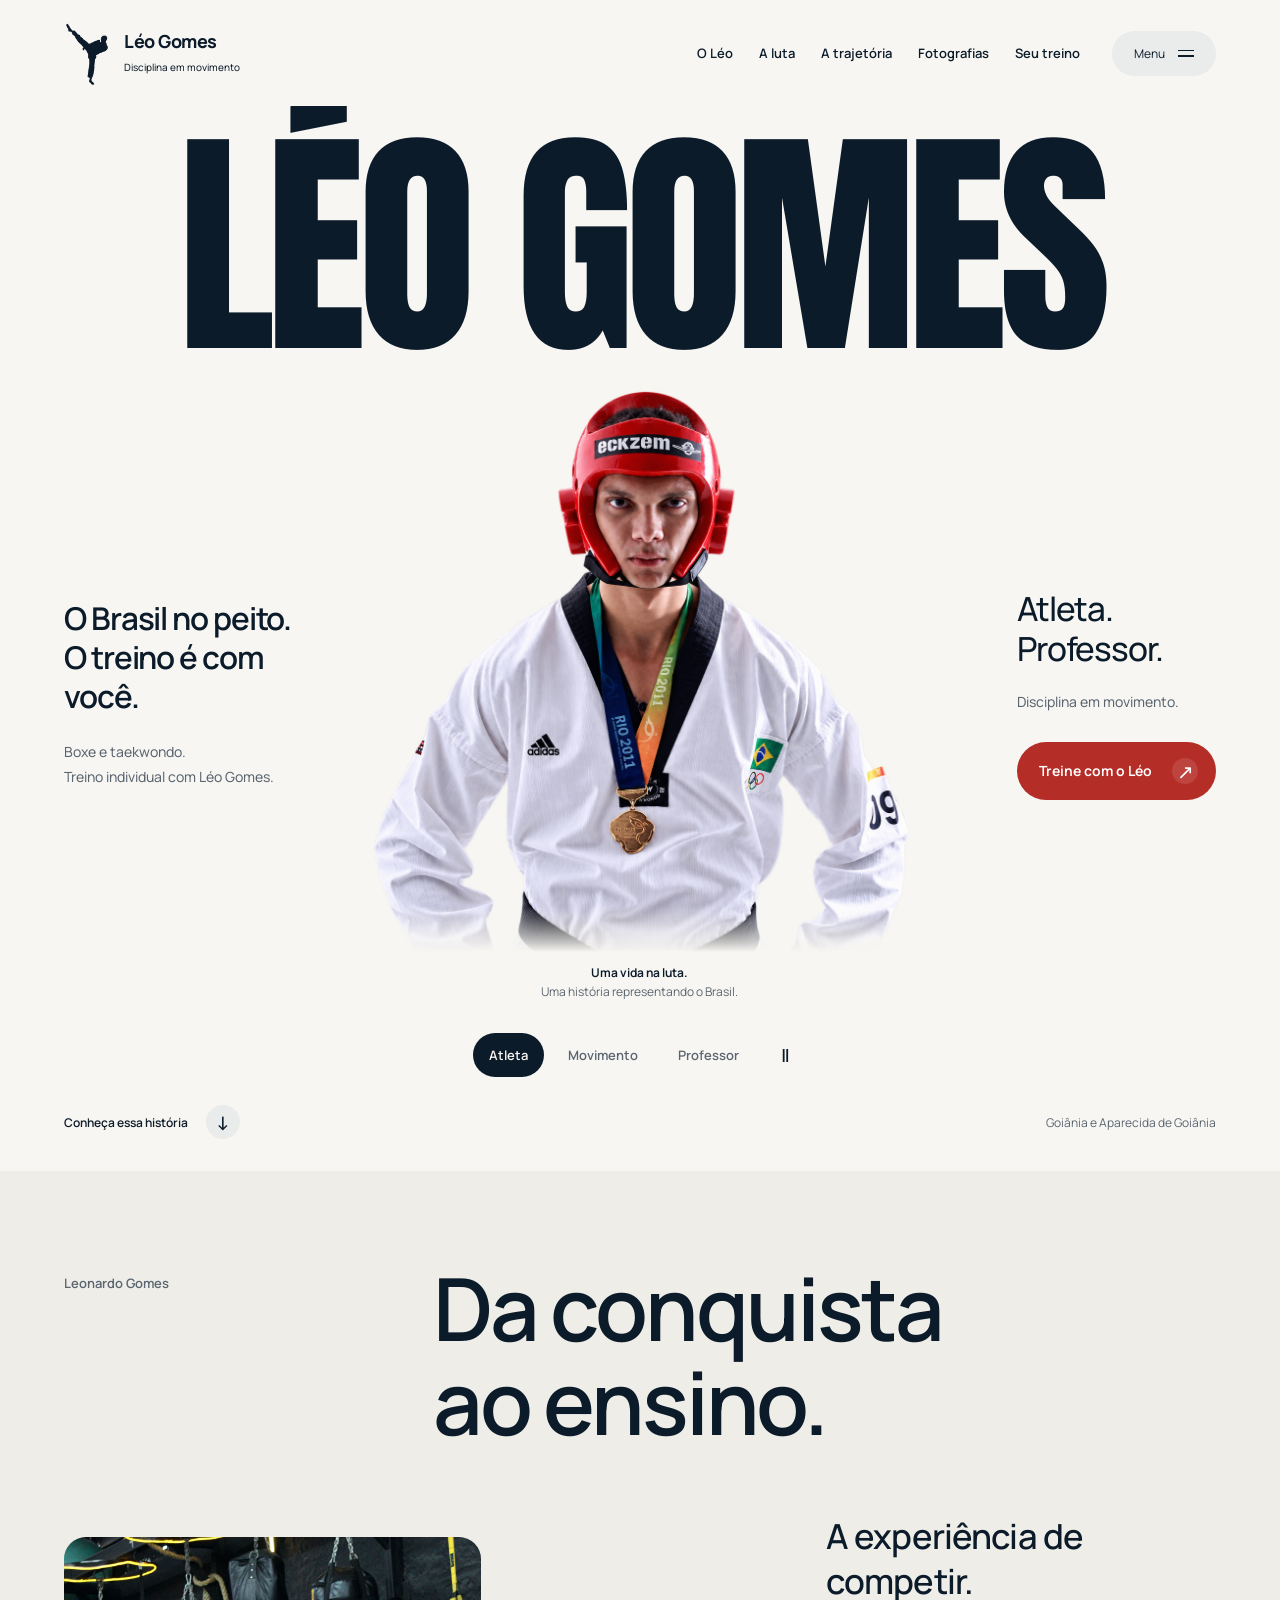
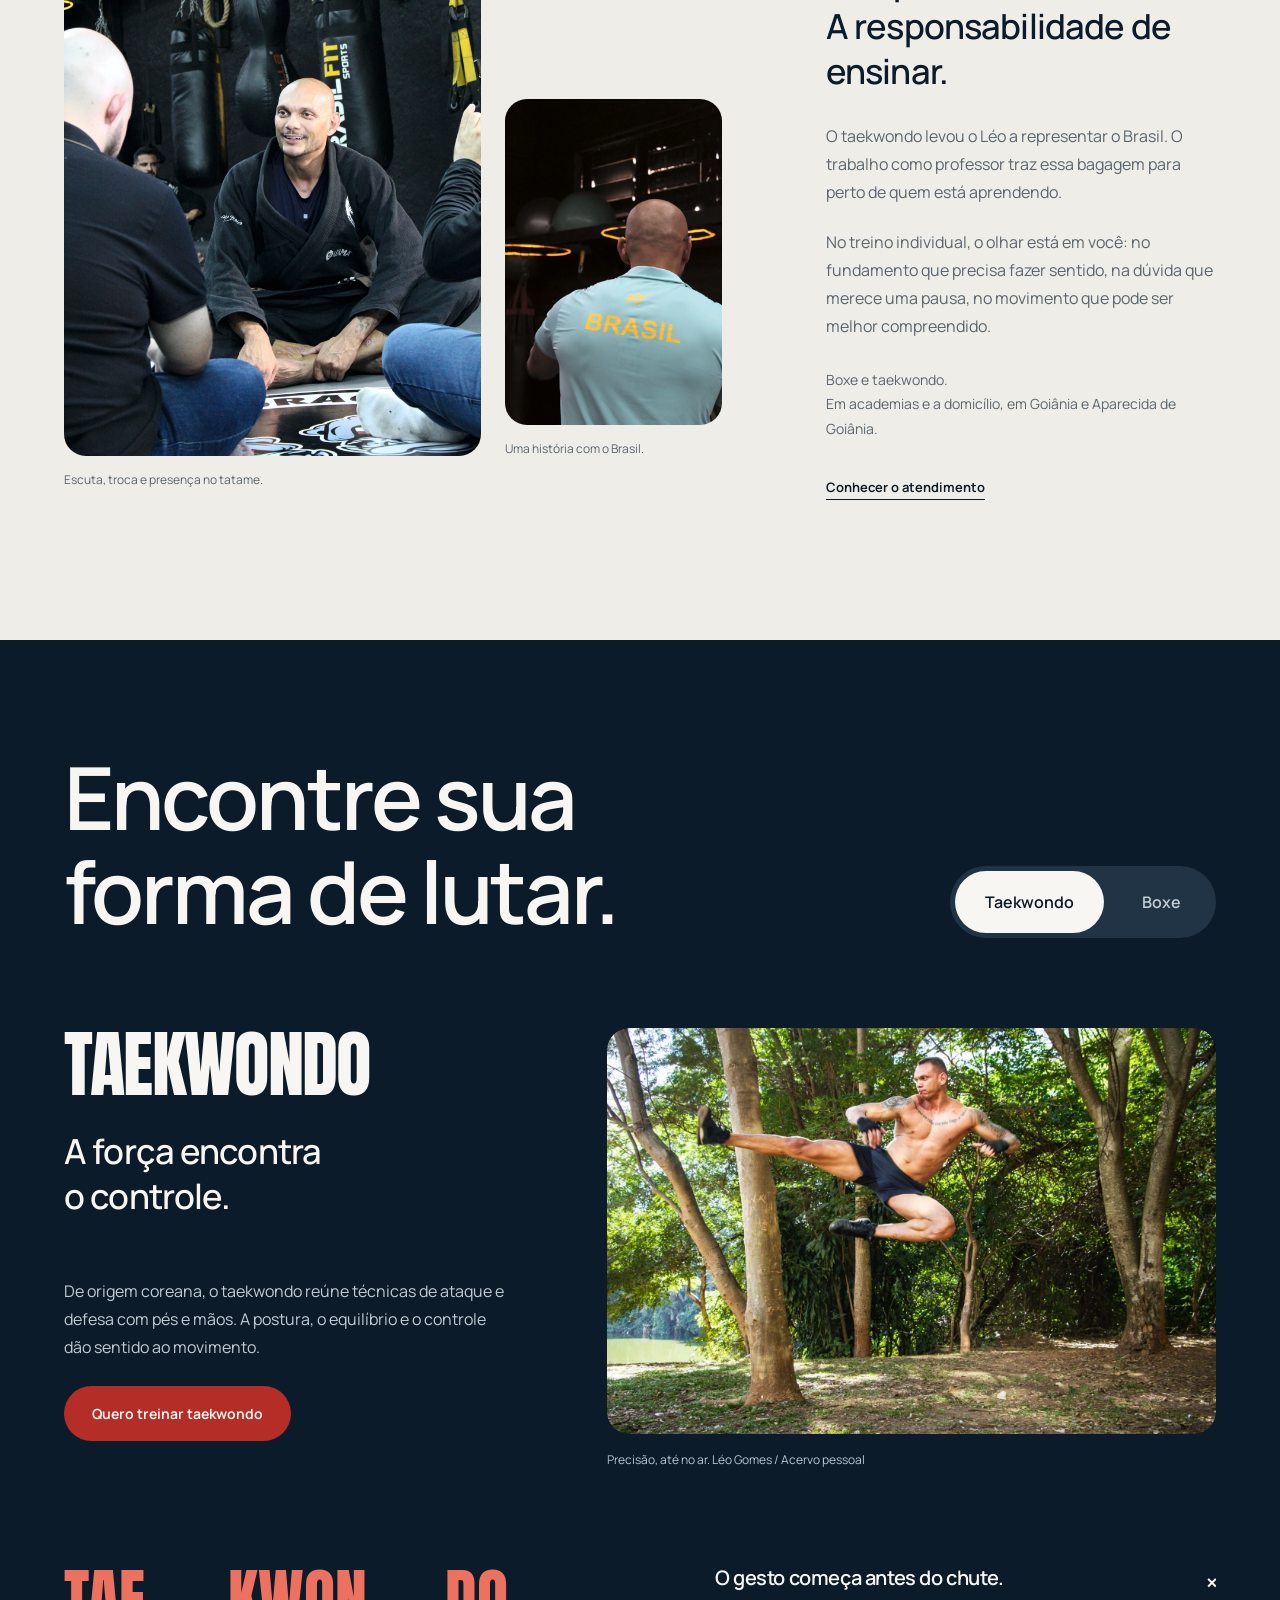
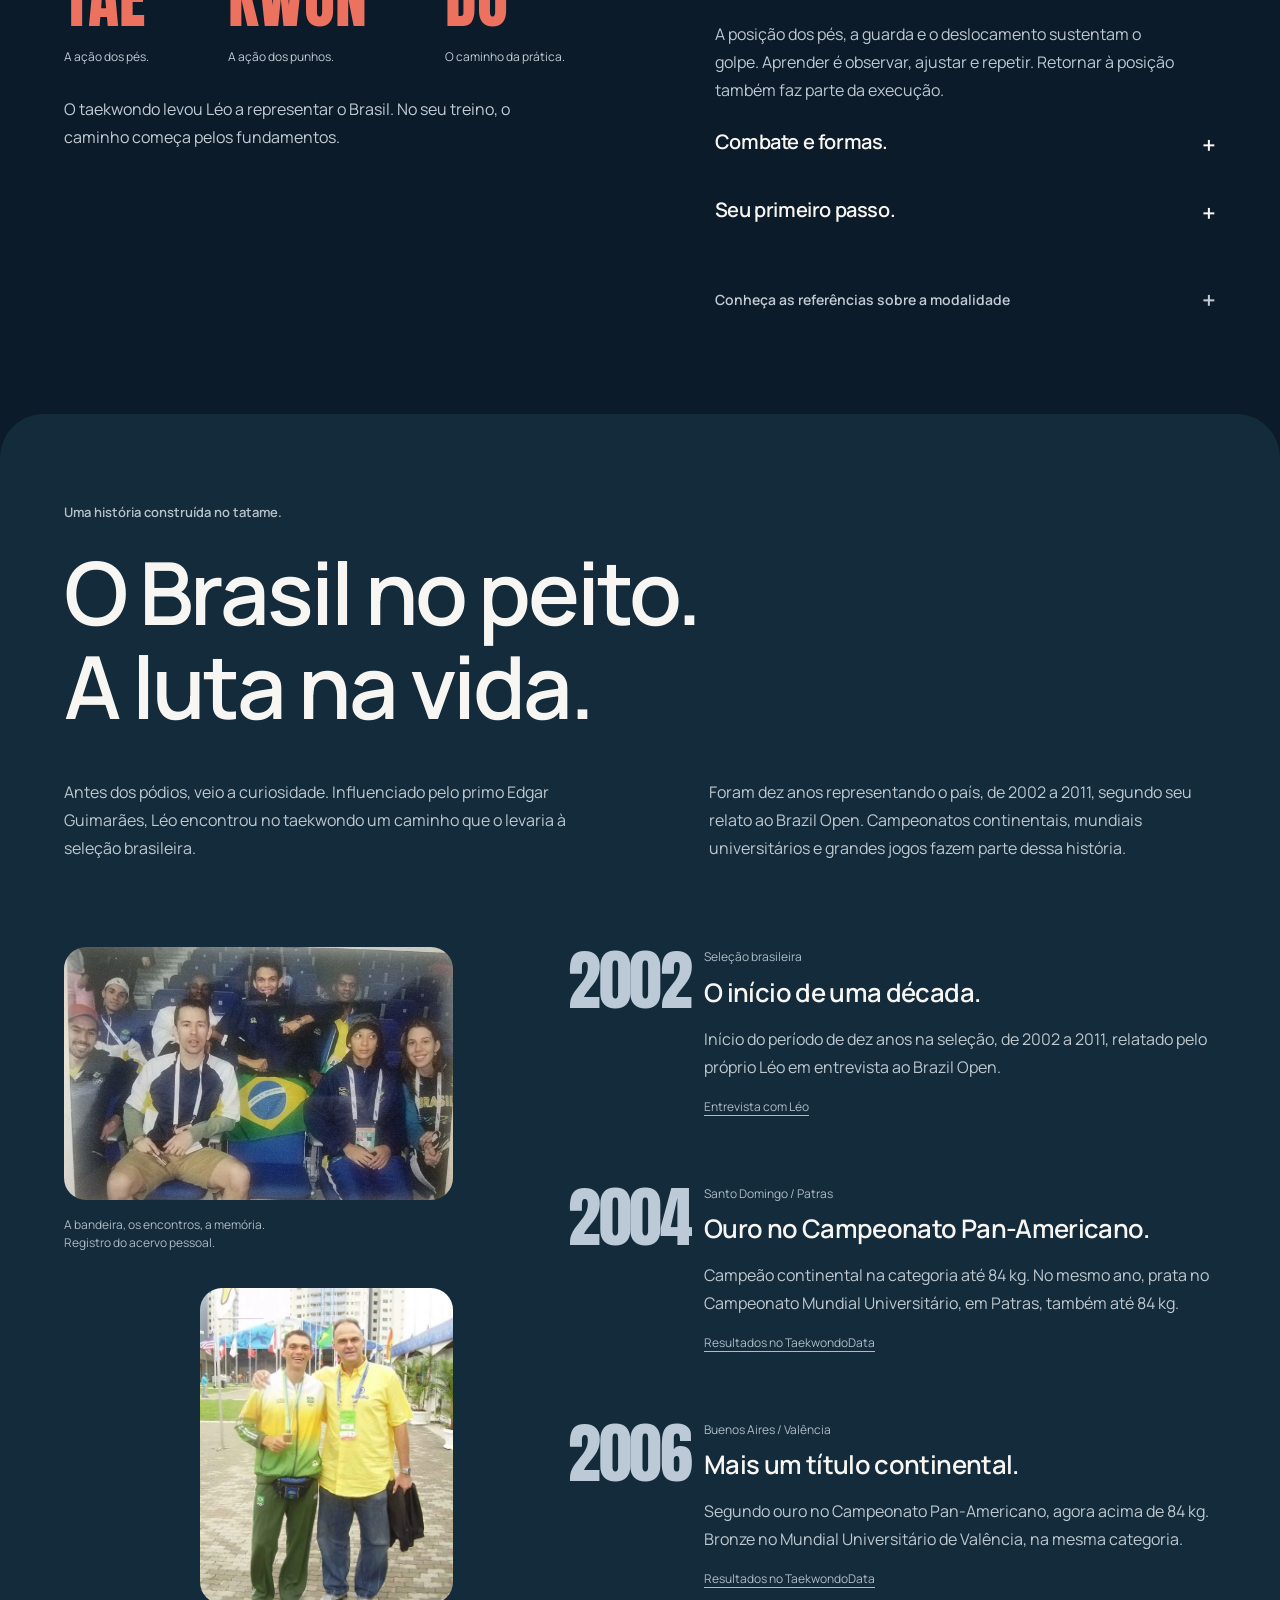
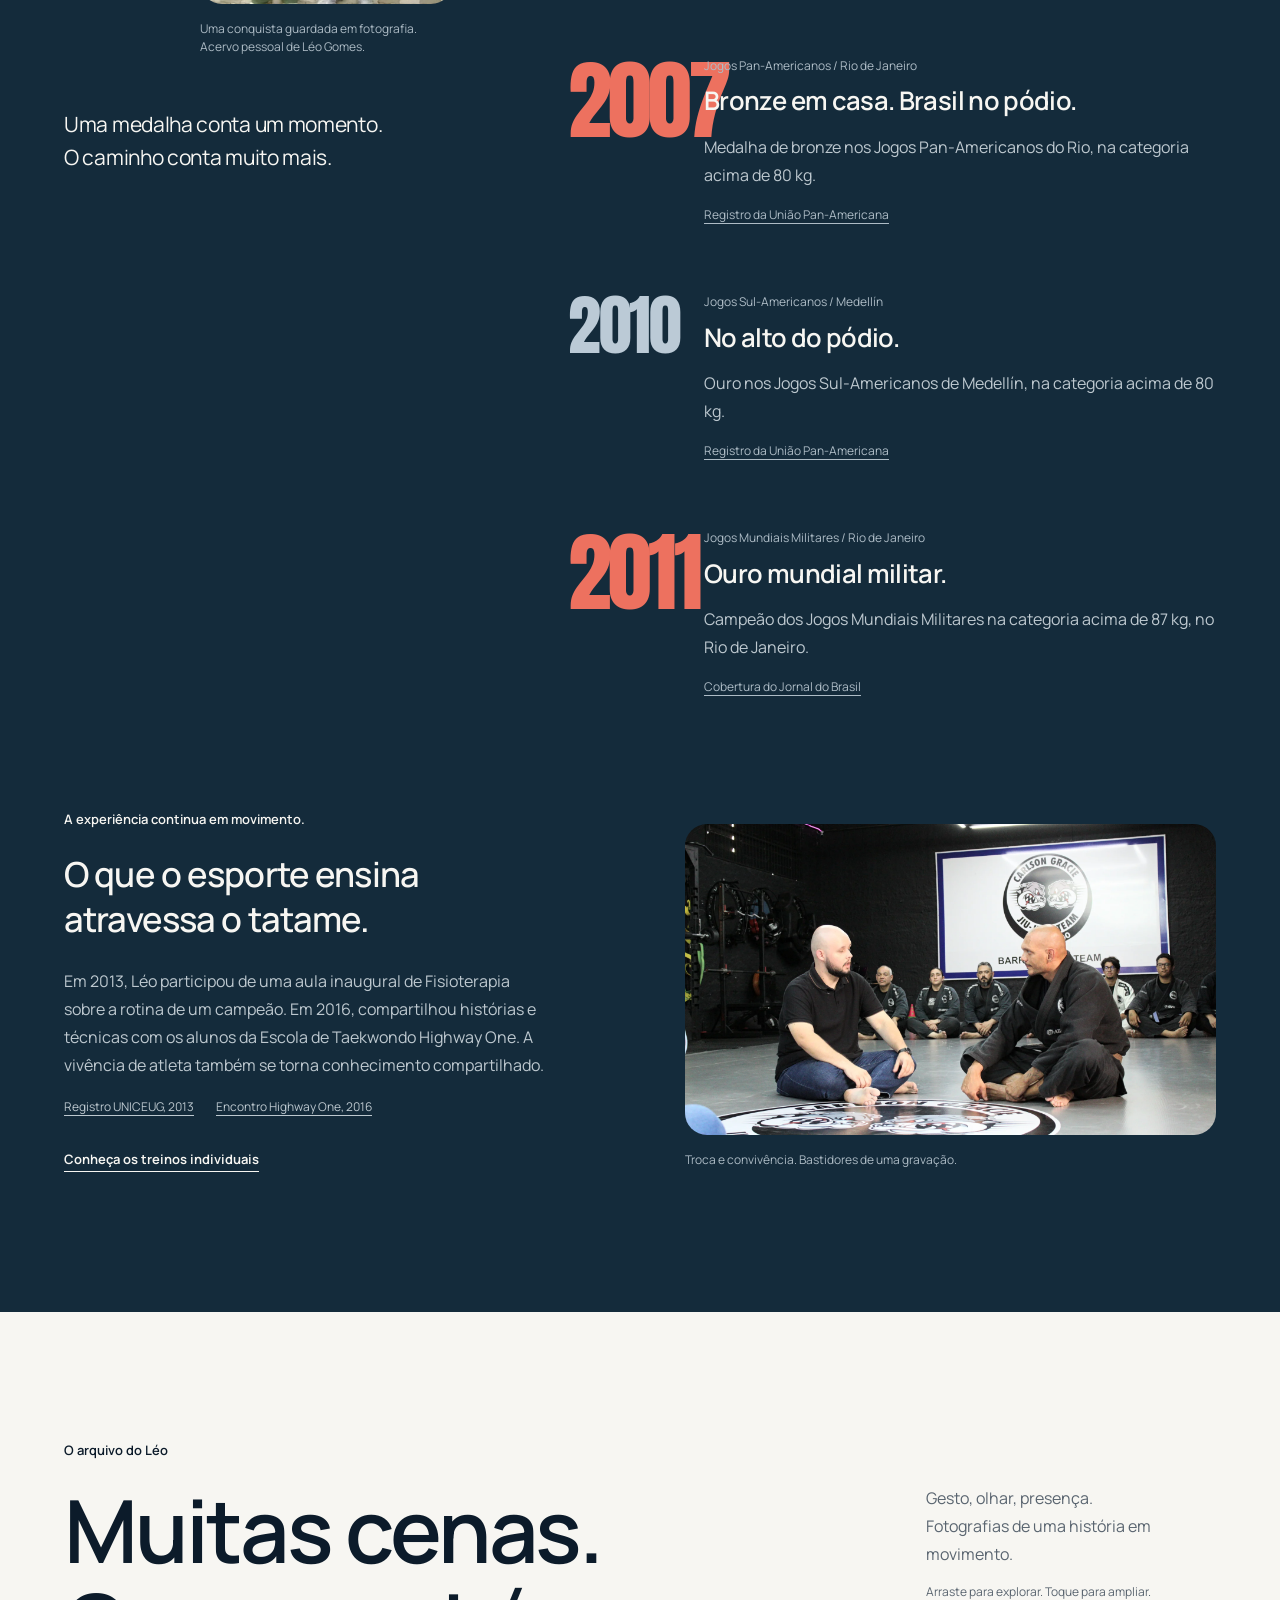
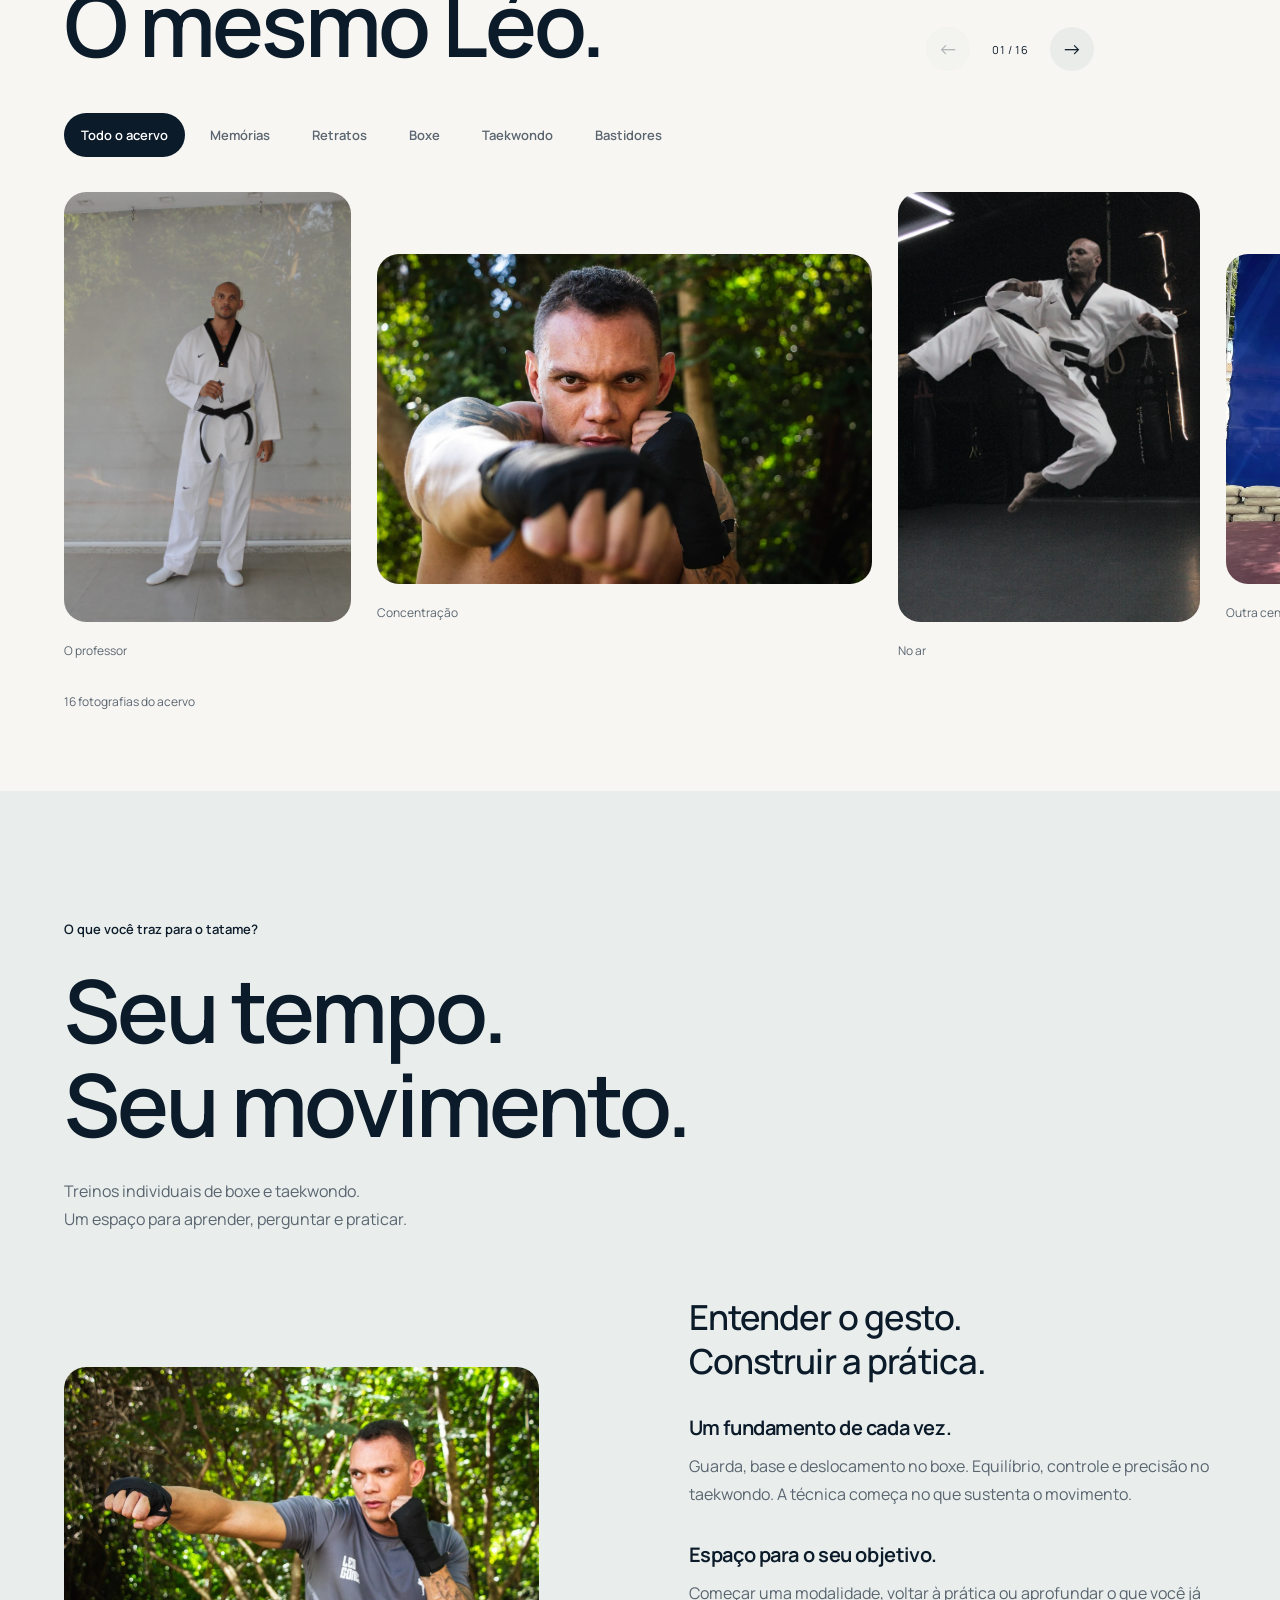
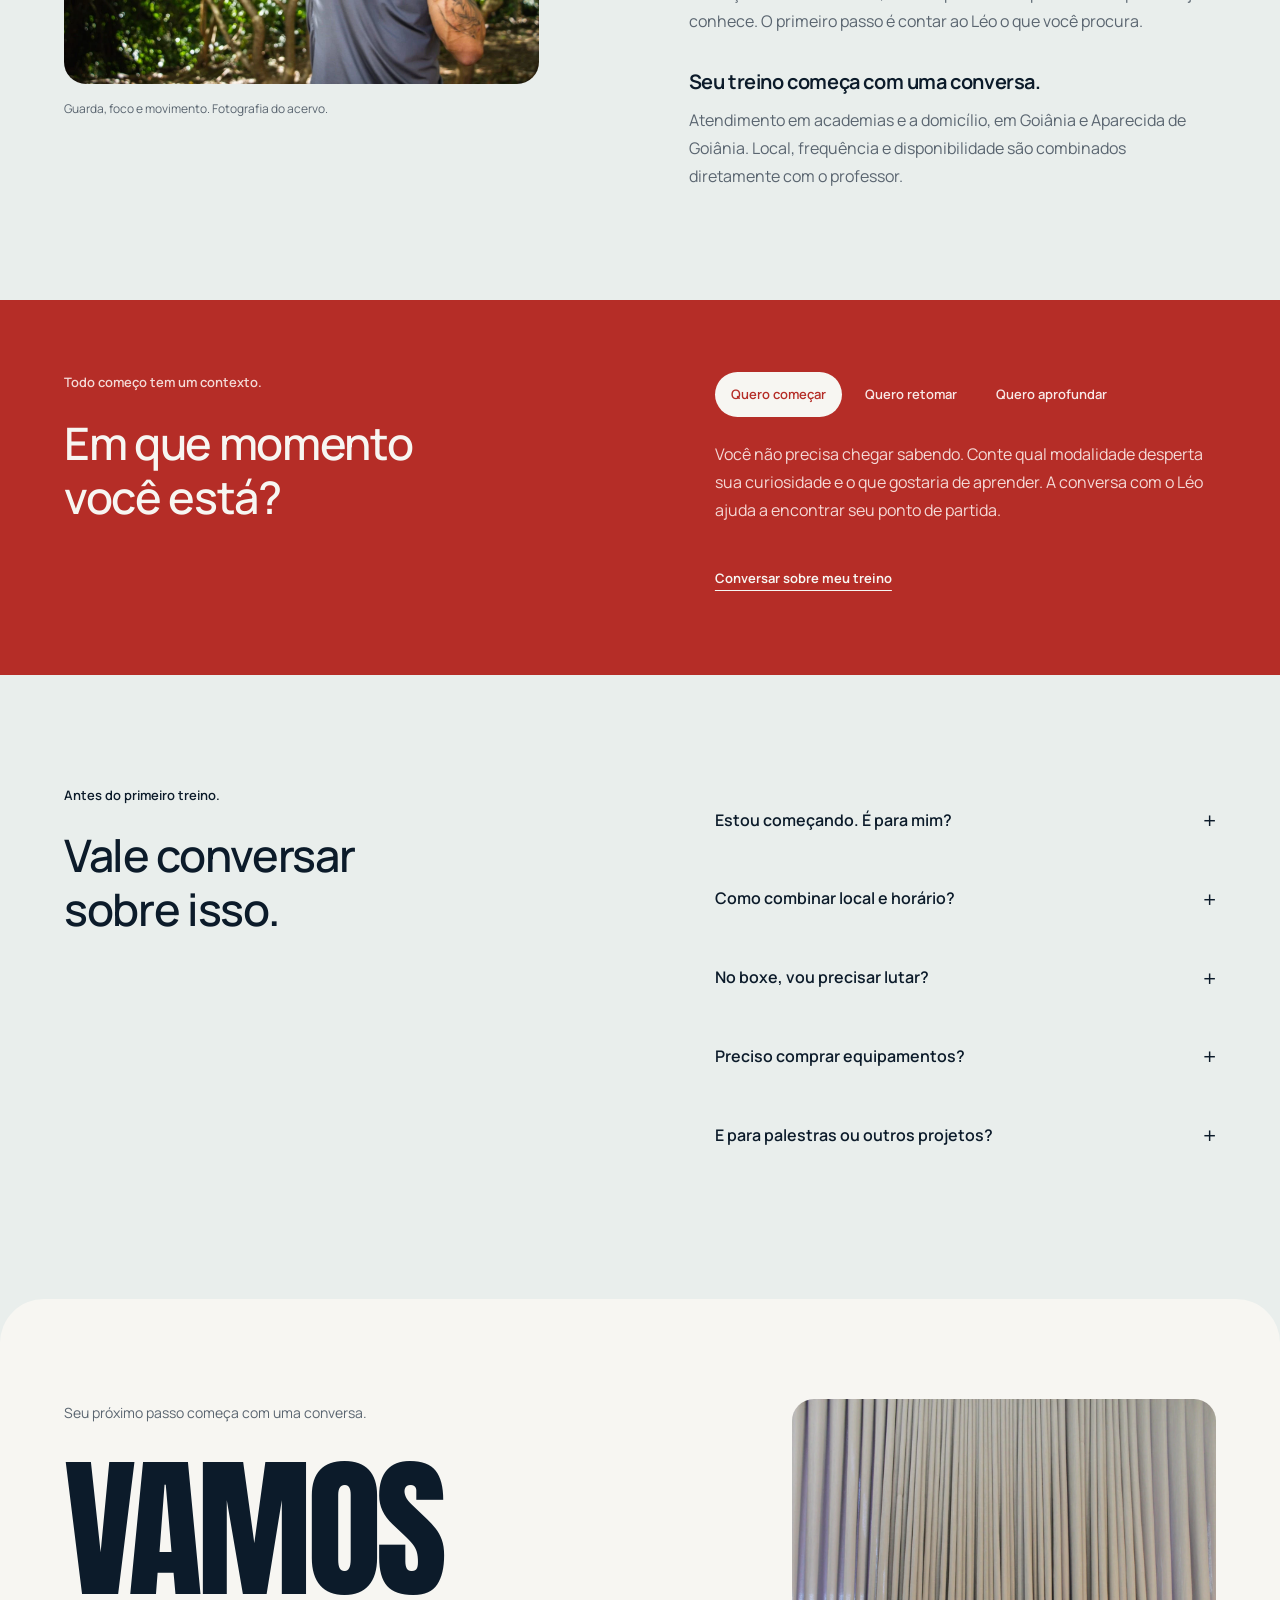
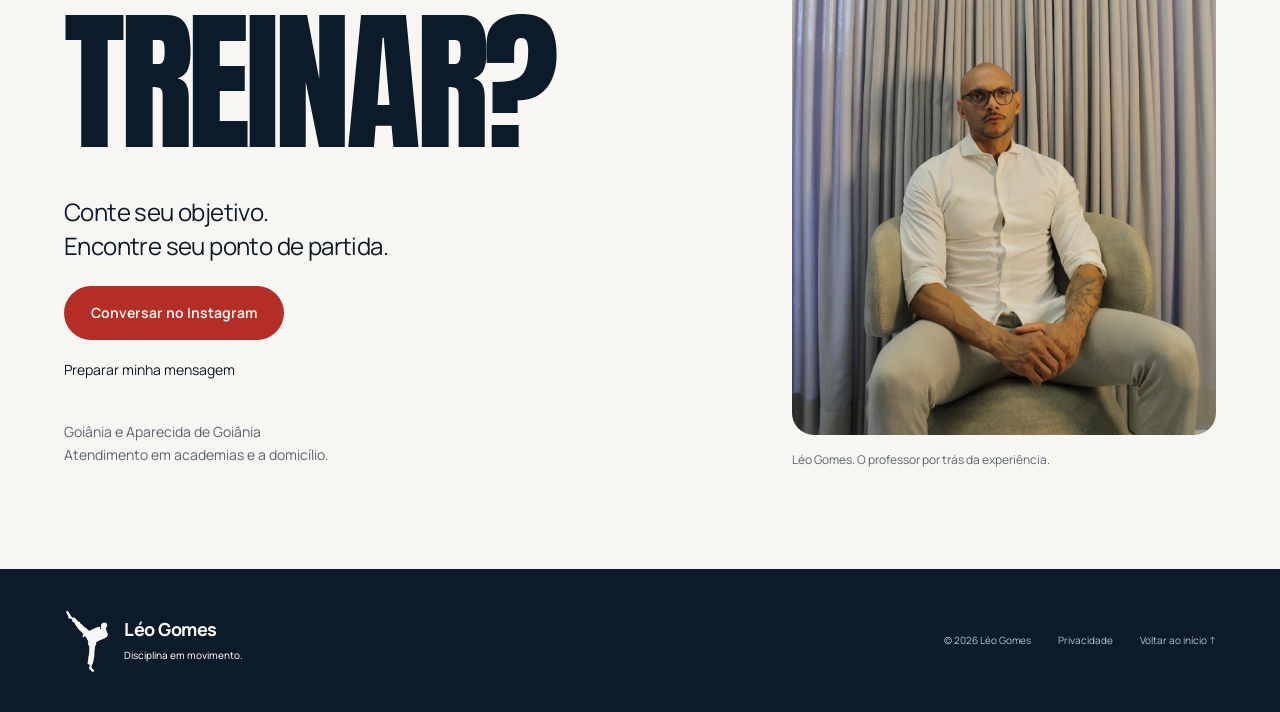
==== commit 9f9d09d5: "Integrate a transparent athlete portrait into the white hero with greater presence" ====
--- a/index.html
+++ b/index.html
@@ -5,10 +5,10 @@
 <title>Léo Gomes — Disciplina em movimento</title>
 <meta name="description" content="Léo Gomes. Atleta e professor. Boxe, taekwondo e treino individual em Goiânia e Aparecida de Goiânia. Conheça sua trajetória e converse sobre seu treino.">
 <meta property="og:title" content="Léo Gomes — Disciplina em movimento"><meta property="og:description" content="Uma vida na luta. Um treino de cada vez. Conheça o atleta e professor Léo Gomes."><meta property="og:type" content="website"><meta property="og:locale" content="pt_BR">
-<link rel="icon" href="assets/favicon.svg" type="image/svg+xml"><link rel="preload" href="assets/anton.ttf" as="font" type="font/ttf" crossorigin><link rel="preload" href="assets/manrope-variable.ttf" as="font" type="font/ttf" crossorigin><link rel="preload" as="image" href="assets/medalha-rio.webp"><link rel="stylesheet" href="styles.css?v=20261013-white2">
-<link rel="stylesheet" href="refinements.css?v=20261013-white2">
-<link rel="stylesheet" href="typography.css?v=20261013-white2">
-<link rel="stylesheet" href="cover.css?v=20261013-white2">
+<link rel="icon" href="assets/favicon.svg" type="image/svg+xml"><link rel="preload" href="assets/anton.ttf" as="font" type="font/ttf" crossorigin><link rel="preload" href="assets/manrope-variable.ttf" as="font" type="font/ttf" crossorigin><link rel="preload" as="image" href="assets/leo-medalha-recorte.png"><link rel="stylesheet" href="styles.css?v=20261013-cutout1">
+<link rel="stylesheet" href="refinements.css?v=20261013-cutout1">
+<link rel="stylesheet" href="typography.css?v=20261013-cutout1">
+<link rel="stylesheet" href="cover.css?v=20261013-cutout1">
 </head>
 <body>
 <a href="#conteudo" class="skip">Ir para o conteúdo</a>
@@ -28,7 +28,7 @@
 <div class="cover-copy"><p id="hero-statement">O Brasil no peito.<br> O treino é com você.</p><p class="cover-disciplines">Boxe e taekwondo.<br>Treino individual com Léo Gomes.</p></div>
 </div>
 <div class="cover-visual"><div class="cover-portrait" id="hero-scenes" aria-label="Fotografias do atleta e professor">
-<figure class="hero-scene is-current" data-hero-scene="0"><div class="hero-photo"><img src="assets/medalha-rio.webp" width="1080" height="1365" alt="Léo Gomes de dobok branco, capacete vermelho e medalha no peito." fetchpriority="high"></div><figcaption><span>Uma vida na luta.</span>Uma história representando o Brasil.</figcaption></figure>
+<figure class="hero-scene is-current" data-hero-scene="0"><div class="hero-photo"><img src="assets/leo-medalha-recorte.png" width="1116" height="1410" alt="Léo Gomes de dobok branco, capacete vermelho e medalha no peito." fetchpriority="high"></div><figcaption><span>Uma vida na luta.</span>Uma história representando o Brasil.</figcaption></figure>
 <figure class="hero-scene" data-hero-scene="1" hidden><div class="hero-photo"><img src="assets/ar-livre.webp" width="1066" height="1600" alt="Léo executa um chute alto ao ar livre, com a guarda levantada, entre árvores." loading="eager"></div><figcaption><span>O corpo aprende.</span>Técnica em cada detalhe do movimento.</figcaption></figure>
 <figure class="hero-scene" data-hero-scene="2" hidden><div class="hero-photo"><img src="assets/professor-dobok-original.webp" width="1200" height="1800" alt="Retrato de Léo de dobok branco e faixa preta, com as mãos junto à faixa e o olhar voltado à câmera." loading="eager"></div><figcaption><span>A prática se compartilha.</span>O olhar de quem vive o esporte.</figcaption></figure>
 </div></div>
@@ -115,6 +115,6 @@
 <dialog id="gallery-dialog" class="gallery-dialog" aria-label="Fotografia ampliada"><button class="close-dialog" data-close aria-label="Fechar fotografia">Fechar <i aria-hidden="true">×</i></button><figure><img id="large-photo" alt=""><figcaption id="large-caption"></figcaption></figure><p id="gallery-status" class="gallery-status" role="status" hidden></p><div class="photo-controls"><button id="previous-photo" aria-label="Fotografia anterior">←</button><span id="photo-position" aria-live="polite"></span><button id="next-photo" aria-label="Próxima fotografia">→</button></div></dialog>
 <dialog id="contact-dialog" class="contact-dialog" aria-labelledby="conversation-title"><button class="close-dialog" data-close aria-label="Fechar preparação de mensagem">Fechar <i aria-hidden="true">×</i></button><h2 id="conversation-title">Seu primeiro contato.</h2><p>Prepare o texto, copie e envie pelo Instagram.</p><form id="conversation-form"><label for="interest">Tenho interesse em<select id="interest" name="interest"><option>Boxe</option><option>Taekwondo</option><option selected>Conhecer as modalidades</option><option>Palestras ou projetos</option></select></label><label for="city">Minha cidade<select id="city" name="city"><option>Goiânia</option><option>Aparecida de Goiânia</option><option>Outra cidade</option></select></label><label for="experience">Meu momento<select id="experience" name="experience"><option>Quero começar</option><option>Quero retomar a prática</option><option>Quero aperfeiçoar minha técnica</option><option>Quero conversar sobre um projeto</option></select></label><label for="goal">Objetivo e disponibilidade <span>Opcional</span><textarea id="goal" name="goal" maxlength="400" rows="2" placeholder="O que você gostaria de aprender?"></textarea></label><button type="submit" class="solid-button">Preparar mensagem</button></form><div id="message-result" hidden><label for="ready-message">Sua mensagem está pronta</label><textarea id="ready-message" readonly rows="5"></textarea><button class="solid-button" type="button" id="copy-message">Copiar mensagem</button><p id="copy-status" role="status"></p><a class="line-link" href="https://www.instagram.com/leogomestkd/" target="_blank" rel="noopener noreferrer">Abrir Instagram</a></div><p class="privacy-note">Nada é enviado automaticamente. O texto fica apenas neste navegador.</p></dialog>
 <dialog id="privacy-dialog" class="privacy-dialog" aria-labelledby="privacy-title"><button class="close-dialog" data-close aria-label="Fechar privacidade">Fechar <i aria-hidden="true">×</i></button><h2 id="privacy-title">Privacidade.</h2><p>Este site apresenta o trabalho de Léo Gomes. Não utiliza ferramentas próprias de rastreamento publicitário ou de análise de navegação.</p><p>A preparação de mensagem acontece no navegador. Seu texto não é armazenado pelo site nem enviado ao Léo.</p><p>Ao abrir o Instagram, você passa a usar um serviço externo, sujeito às políticas da Meta. Para questões de privacidade ou correção de imagem, entre em contato com <a href="https://www.instagram.com/leogomestkd/" target="_blank" rel="noopener noreferrer">@leogomestkd</a>.</p><p class="privacy-note">Atualizado em 5 de outubro de 2026.</p></dialog>
-<script src="app.js?v=20261013-white2" defer></script>
-<script src="refinements.js?v=20261013-white2" defer></script>
+<script src="app.js?v=20261013-cutout1" defer></script>
+<script src="refinements.js?v=20261013-cutout1" defer></script>
 </body></html>
--- a/cover.css
+++ b/cover.css
@@ -11,14 +11,14 @@
 .cover-copy { display: block; margin: 0; padding: 0; }
 .cover-copy > #hero-statement { font-size: clamp(25px,2.45vw,36px); line-height: 1.24; letter-spacing: -.035em; font-weight: 600; min-height: 3.75em; max-width: 13ch; text-wrap: balance; }
 .cover-copy > .cover-disciplines { margin-top: 24px; font-size: 14px; font-weight: 450; line-height: 1.75; letter-spacing: 0; color: var(--muted); min-height: 0; }
-.cover-visual { --portrait-height: clamp(410px,calc(100svh - 385px),600px); grid-column: 2; grid-row: 2; display: block; align-self: stretch; transform: none; }
+.cover-visual { --portrait-height: clamp(560px,48vw,720px); grid-column: 2; grid-row: 2; display: block; align-self: stretch; transform: none; }
 .cover-portrait { height: var(--portrait-height); max-width: none; }
 .hero-scene { grid-template-columns: minmax(0,1fr); grid-template-rows: minmax(0,1fr) auto; gap: 12px; justify-items: center; }
 .hero-scene.is-current { z-index: 1; }
 .hero-photo, .hero-scene:not([data-hero-scene="0"]) .hero-photo { border-radius: var(--photo-radius); margin: 0; background: transparent; overflow: clip; display: flex; align-items: center; justify-content: center; width: 100%; height: 100%; }
 .hero-photo img, .hero-scene:not([data-hero-scene="0"]) img { width: auto; height: 100%; max-width: 100%; object-fit: contain; object-position: center; border-radius: var(--photo-radius); }
-.hero-scene[data-hero-scene="0"] .hero-photo { background: transparent; border-radius: var(--photo-radius); }
-.hero-scene[data-hero-scene="0"] img { width: 100%; object-fit: cover; object-position: center top; mix-blend-mode: multiply; mask-image: none; }
+.hero-scene[data-hero-scene="0"] .hero-photo { width: calc(100% + 32px); background: transparent; border-radius: 0; }
+.hero-scene[data-hero-scene="0"] img { width: 100%; object-fit: cover; object-position: center top; mix-blend-mode: normal; border-radius: 0; mask-image: linear-gradient(to bottom, #000 92%, transparent 100%); }
 .hero-scene[data-hero-scene="2"] .hero-photo img { width: 100%; object-fit: cover; object-position: center 65%; }
 .hero-scene figcaption { width: 100%; padding: 0; font-size: 12px; line-height: 1.55; color: var(--muted); text-align: center; }
 .hero-scene figcaption > span { display: block; color: var(--navy); font-weight: 650; margin: 0; }
@@ -42,6 +42,7 @@
 .about { margin-top: 0; padding-top: clamp(80px,7vw,96px); }
 @media (max-width:1050px) {
  .cover-layout { gap: 20px; }
+ .hero-scene[data-hero-scene="0"] .hero-photo { width: 100%; }
  .cover-copy > #hero-statement { font-size: 25px; }
  .cover-signature { font-size: 28px; }
  .cover-cta { gap: 10px; padding: 14px; font-size: 12px; }
@@ -60,7 +61,7 @@
  .cover-portrait { width: 100%; max-width: 420px; height: var(--portrait-height); margin: auto; }
  .hero-scene { gap: 12px; }
  .hero-scene .hero-photo, .hero-scene:not([data-hero-scene="0"]) .hero-photo { width: 100%; height: 100%; margin: 0; aspect-ratio: auto; }
- .hero-scene[data-hero-scene="0"] img { width: auto; object-fit: contain; }
+ .hero-scene[data-hero-scene="0"] img { width: 100%; object-fit: cover; }
  .hero-scene figcaption { font-size: 12px; }
  .cover-signature { display: none; }
  .cover-cta { grid-column: 1; grid-row: 4; justify-self: center; margin: 20px 0 0; padding: 15px 21px; gap: 20px; font-size: 14px; }
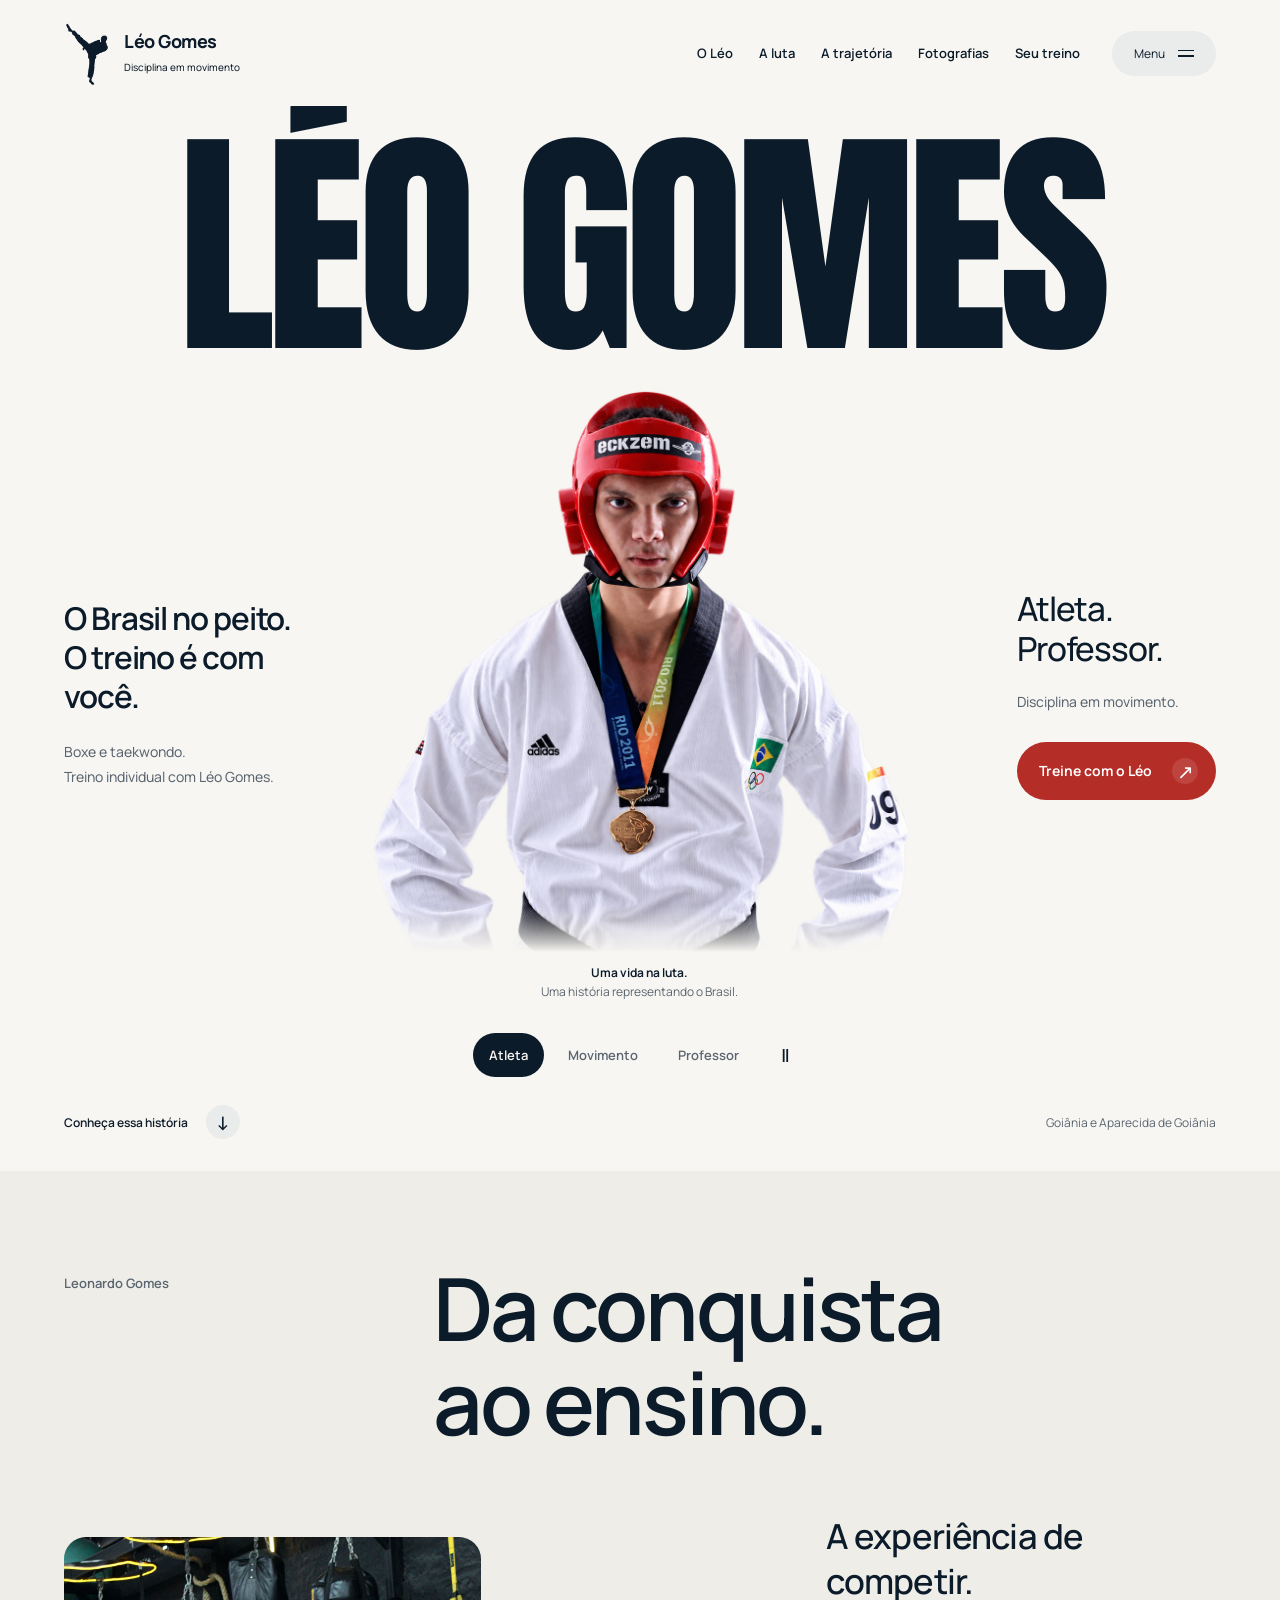
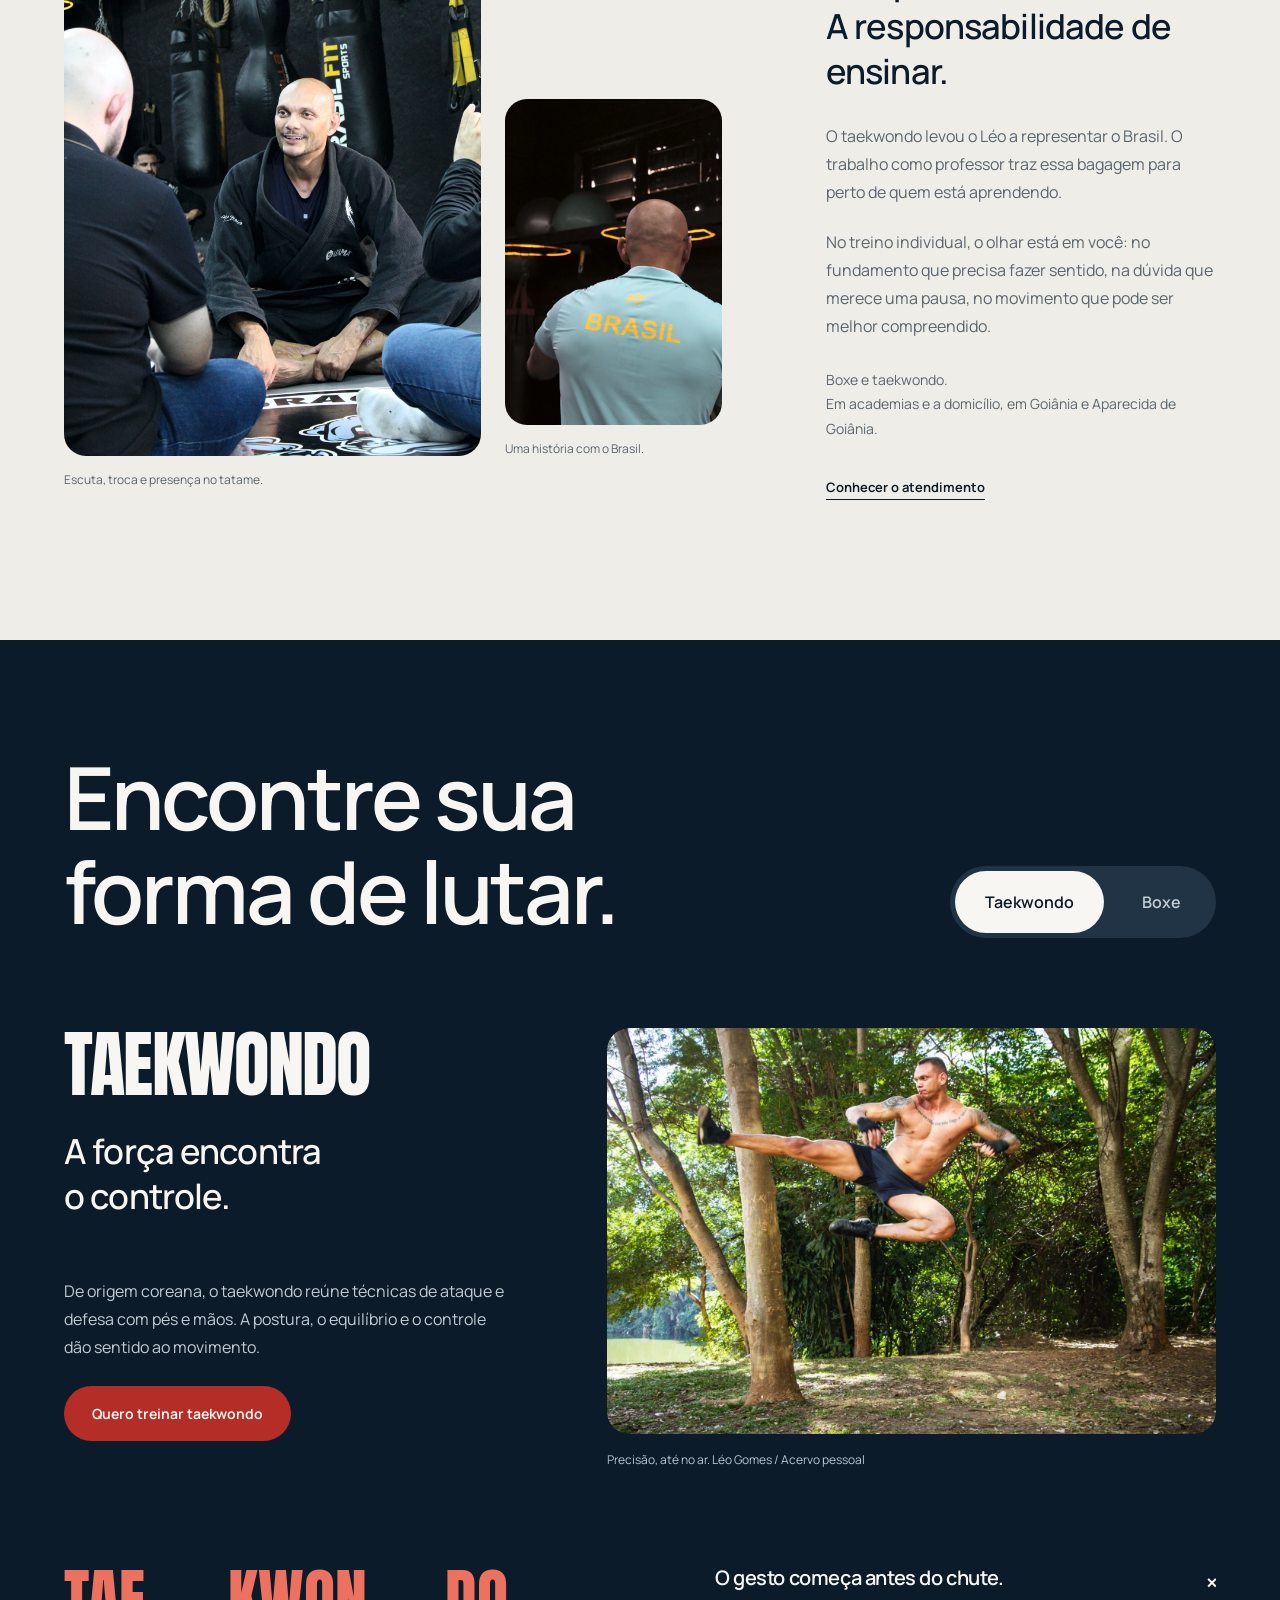
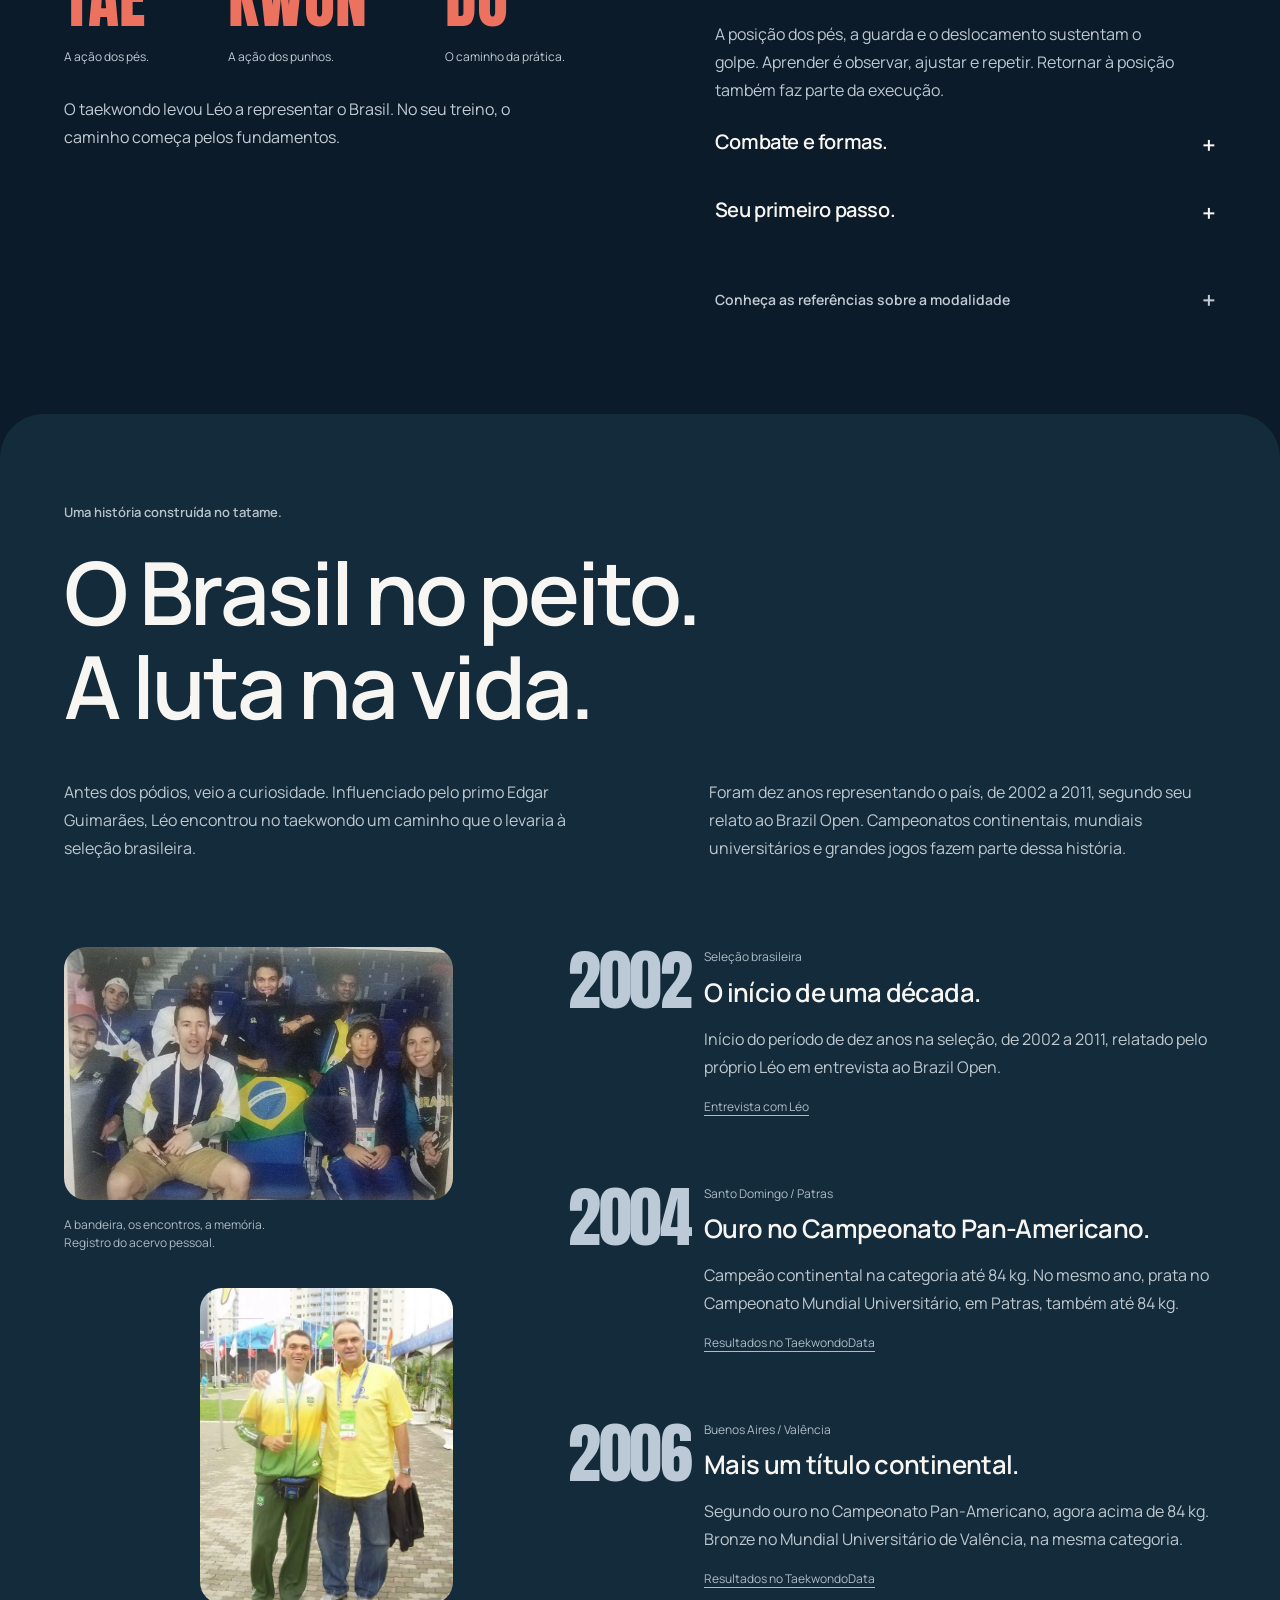
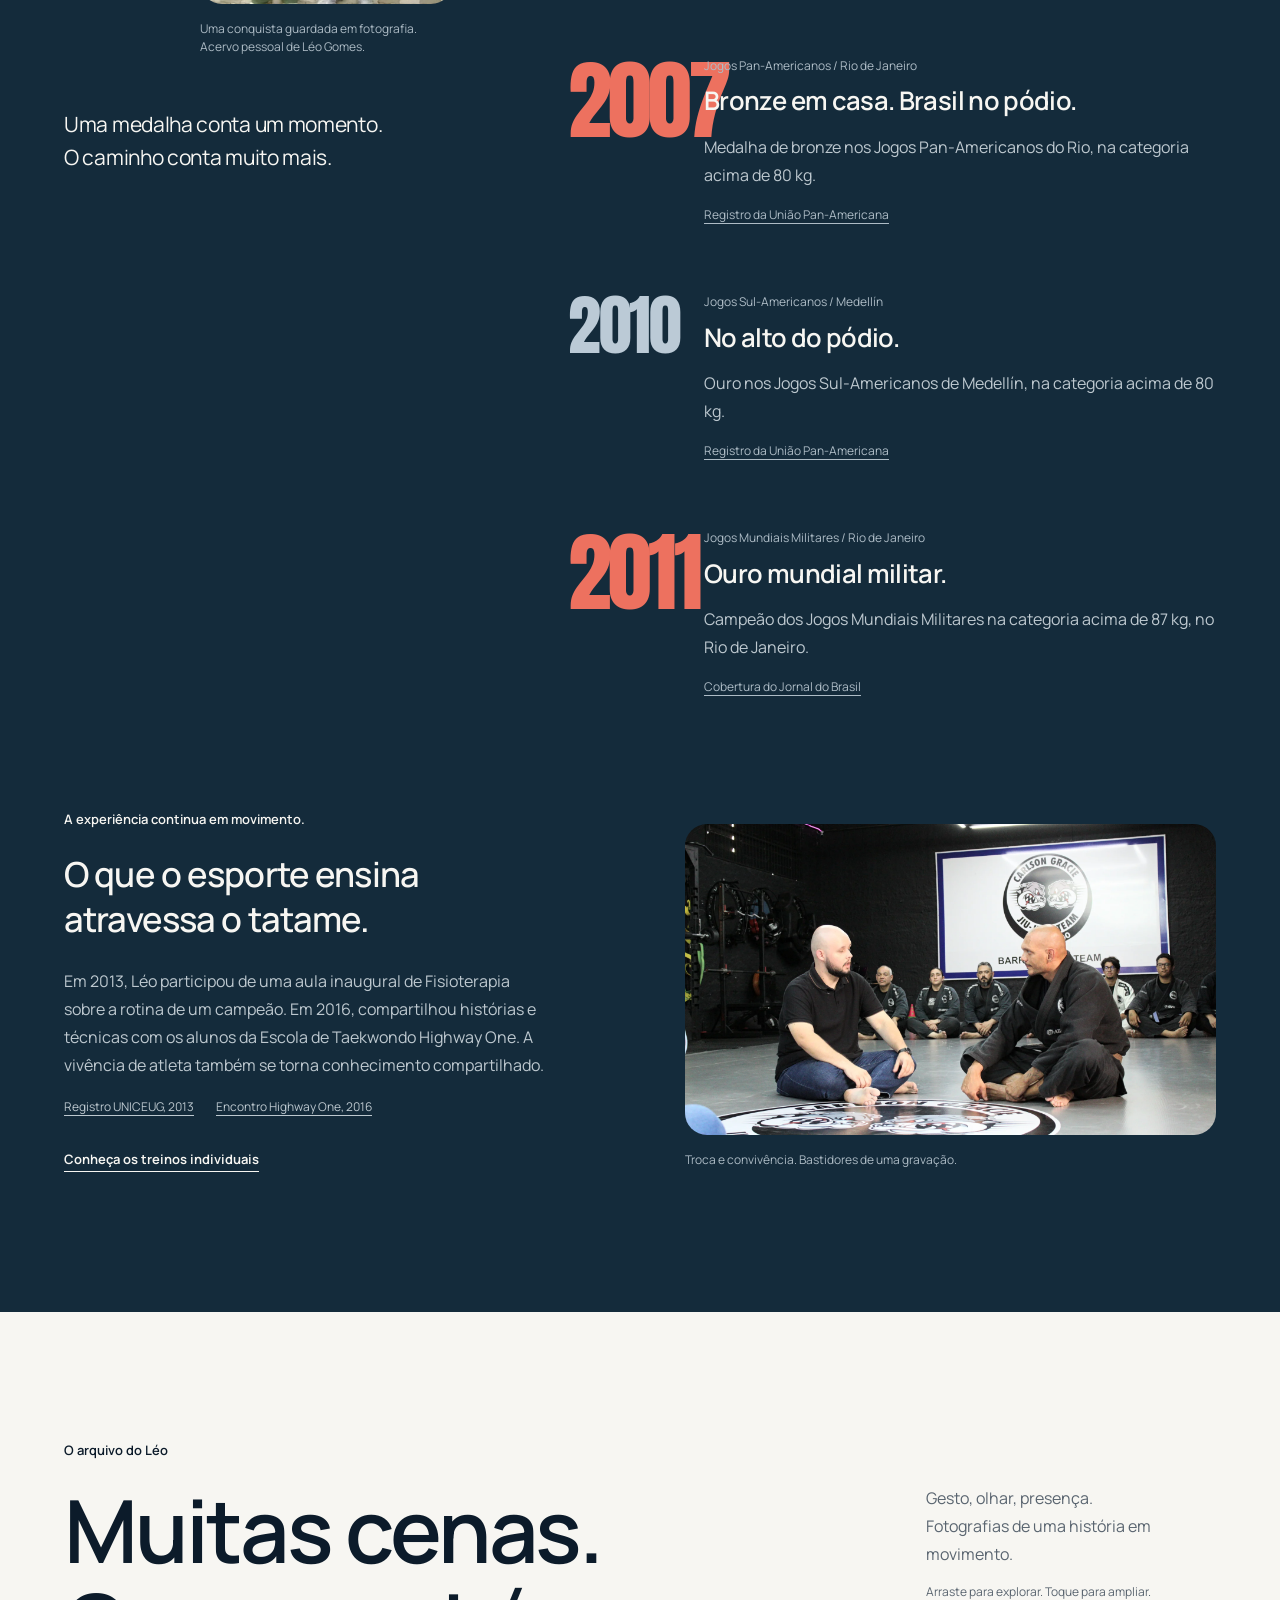
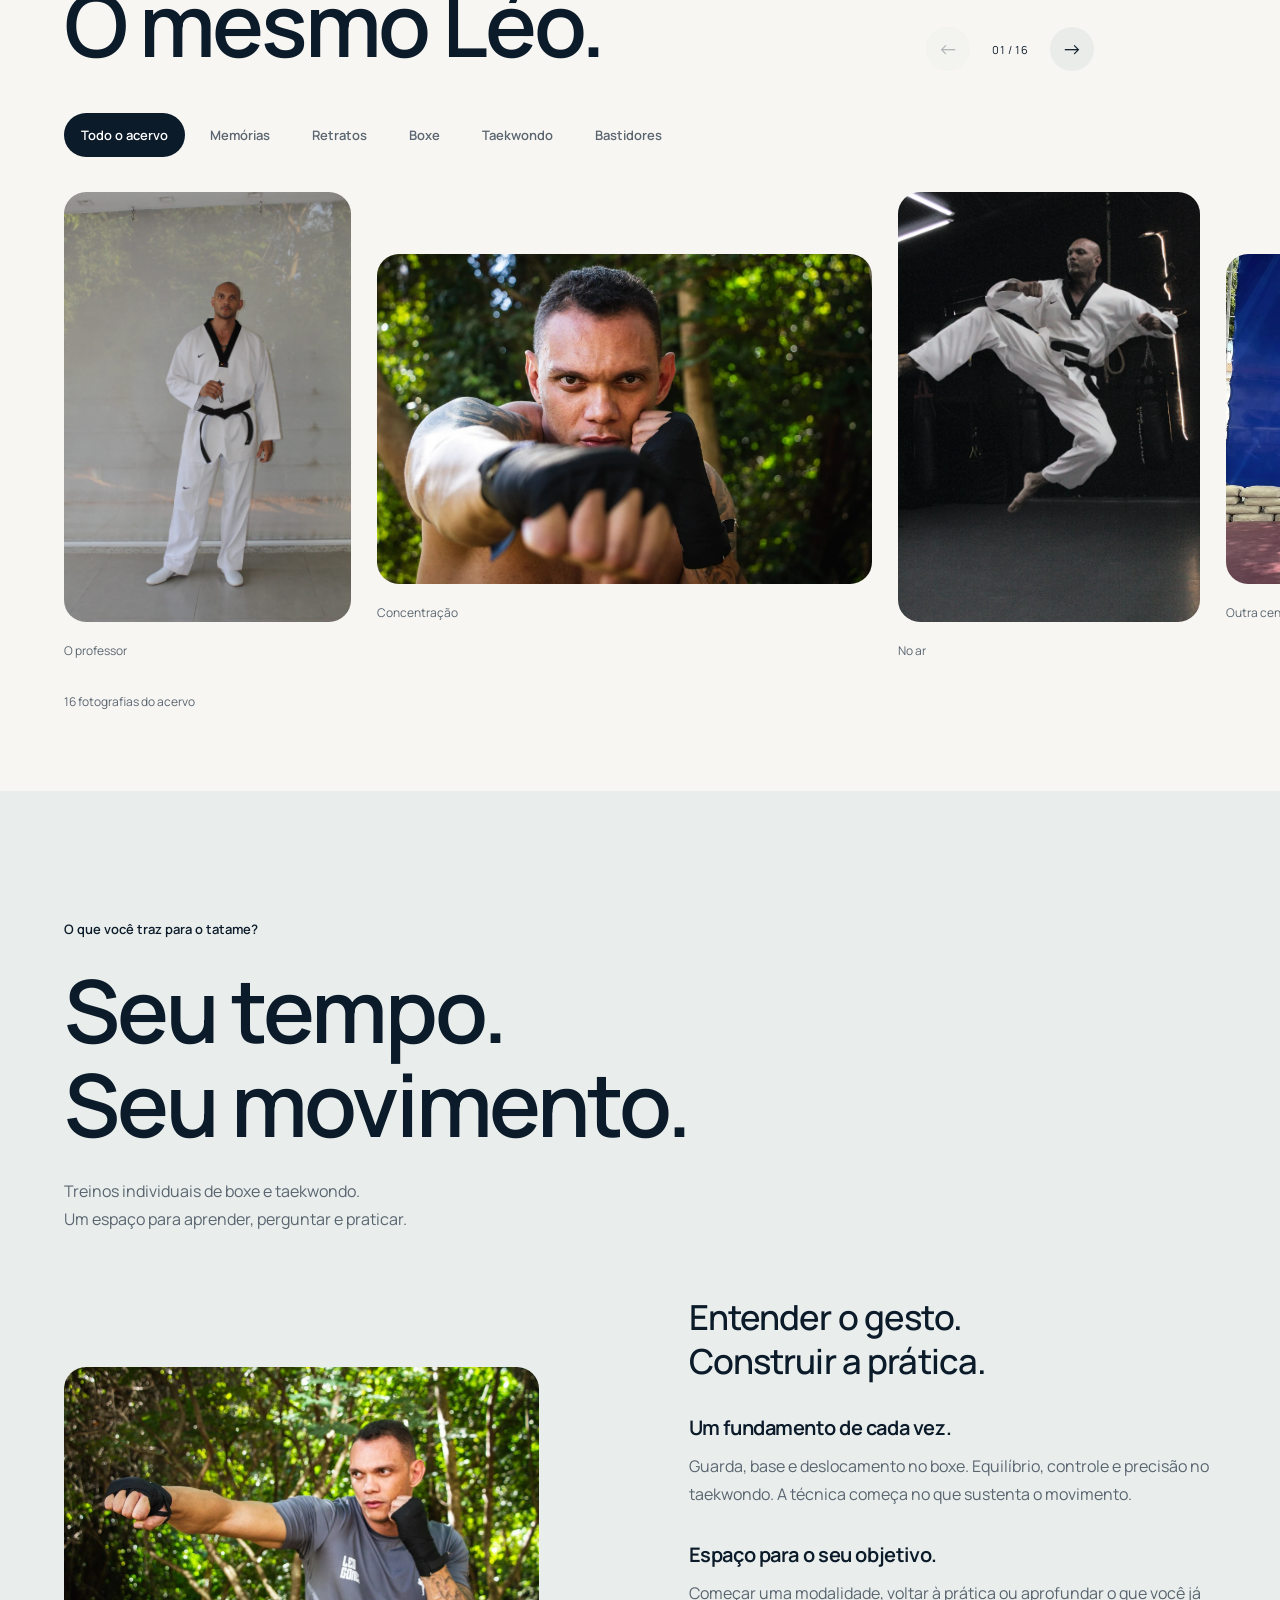
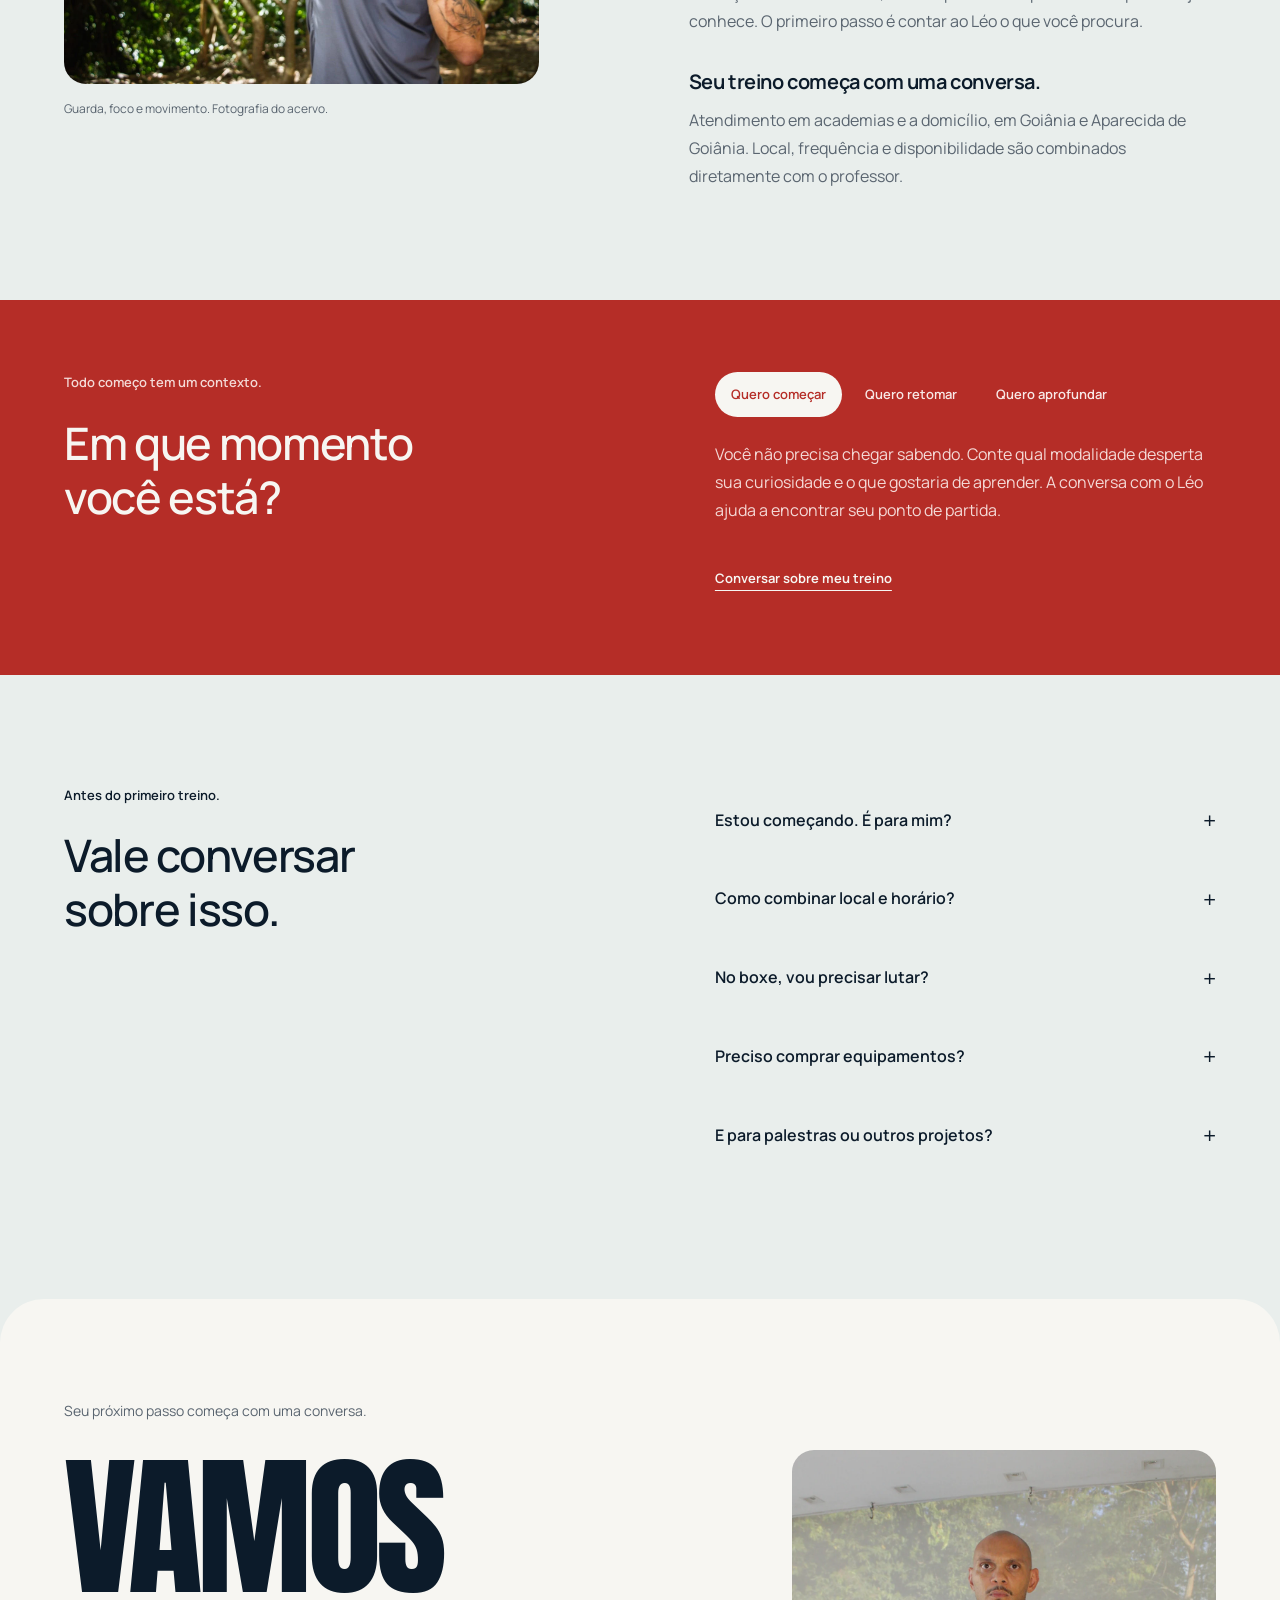
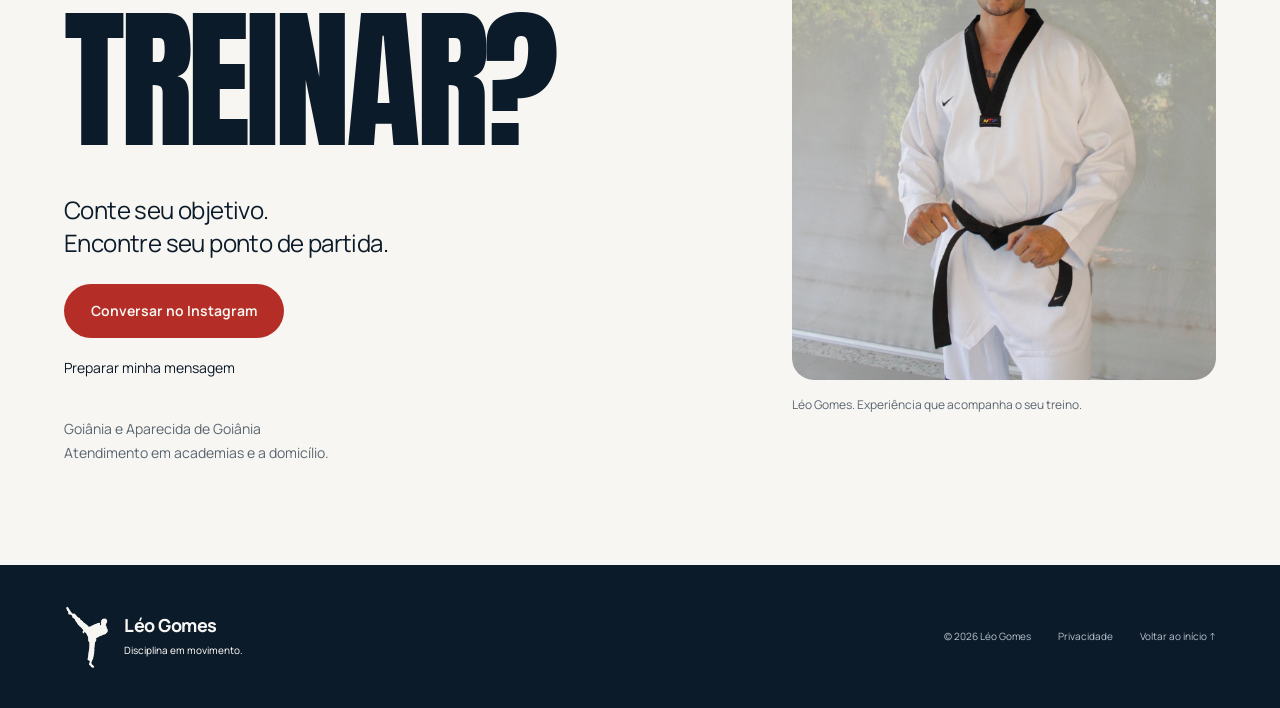
==== commit ea38f732: "Complete transparent hero scenes and show practice with the teacher and training attire at contact" ====
--- a/index.html
+++ b/index.html
@@ -5,10 +5,10 @@
 <title>Léo Gomes — Disciplina em movimento</title>
 <meta name="description" content="Léo Gomes. Atleta e professor. Boxe, taekwondo e treino individual em Goiânia e Aparecida de Goiânia. Conheça sua trajetória e converse sobre seu treino.">
 <meta property="og:title" content="Léo Gomes — Disciplina em movimento"><meta property="og:description" content="Uma vida na luta. Um treino de cada vez. Conheça o atleta e professor Léo Gomes."><meta property="og:type" content="website"><meta property="og:locale" content="pt_BR">
-<link rel="icon" href="assets/favicon.svg" type="image/svg+xml"><link rel="preload" href="assets/anton.ttf" as="font" type="font/ttf" crossorigin><link rel="preload" href="assets/manrope-variable.ttf" as="font" type="font/ttf" crossorigin><link rel="preload" as="image" href="assets/leo-medalha-recorte.png"><link rel="stylesheet" href="styles.css?v=20261013-cutout1">
-<link rel="stylesheet" href="refinements.css?v=20261013-cutout1">
-<link rel="stylesheet" href="typography.css?v=20261013-cutout1">
-<link rel="stylesheet" href="cover.css?v=20261013-cutout1">
+<link rel="icon" href="assets/favicon.svg" type="image/svg+xml"><link rel="preload" href="assets/anton.ttf" as="font" type="font/ttf" crossorigin><link rel="preload" href="assets/manrope-variable.ttf" as="font" type="font/ttf" crossorigin><link rel="preload" as="image" href="assets/leo-medalha-recorte.png"><link rel="stylesheet" href="styles.css?v=20261013-scenes1">
+<link rel="stylesheet" href="refinements.css?v=20261013-scenes1">
+<link rel="stylesheet" href="typography.css?v=20261013-scenes1">
+<link rel="stylesheet" href="cover.css?v=20261013-scenes1">
 </head>
 <body>
 <a href="#conteudo" class="skip">Ir para o conteúdo</a>
@@ -29,8 +29,8 @@
 </div>
 <div class="cover-visual"><div class="cover-portrait" id="hero-scenes" aria-label="Fotografias do atleta e professor">
 <figure class="hero-scene is-current" data-hero-scene="0"><div class="hero-photo"><img src="assets/leo-medalha-recorte.png" width="1116" height="1410" alt="Léo Gomes de dobok branco, capacete vermelho e medalha no peito." fetchpriority="high"></div><figcaption><span>Uma vida na luta.</span>Uma história representando o Brasil.</figcaption></figure>
-<figure class="hero-scene" data-hero-scene="1" hidden><div class="hero-photo"><img src="assets/ar-livre.webp" width="1066" height="1600" alt="Léo executa um chute alto ao ar livre, com a guarda levantada, entre árvores." loading="eager"></div><figcaption><span>O corpo aprende.</span>Técnica em cada detalhe do movimento.</figcaption></figure>
-<figure class="hero-scene" data-hero-scene="2" hidden><div class="hero-photo"><img src="assets/professor-dobok-original.webp" width="1200" height="1800" alt="Retrato de Léo de dobok branco e faixa preta, com as mãos junto à faixa e o olhar voltado à câmera." loading="eager"></div><figcaption><span>A prática se compartilha.</span>O olhar de quem vive o esporte.</figcaption></figure>
+<figure class="hero-scene" data-hero-scene="1" hidden><div class="hero-photo"><img src="assets/leo-movimento-recorte.png" width="1024" height="1536" alt="Léo executa um chute alto, com uma perna elevada e a guarda levantada." loading="eager"></div><figcaption><span>O corpo aprende.</span>Técnica em cada detalhe do movimento.</figcaption></figure>
+<figure class="hero-scene" data-hero-scene="2" hidden><div class="hero-photo"><img src="assets/leo-professor-tatame-recorte.png" width="1086" height="1448" alt="Léo segura um aparador para um jovem de faixa azul praticar um chute." loading="eager"></div><figcaption><span>A prática se compartilha.</span>Presença em cada movimento.</figcaption></figure>
 </div></div>
 <div class="cover-invitation"><p class="cover-signature">Atleta.<br>Professor.<span>Disciplina em movimento.</span></p><a href="#treino" class="cover-cta">Treine com o Léo <span aria-hidden="true">↗</span></a></div>
 <div class="hero-controls" role="group" aria-label="Escolha uma cena da capa">
@@ -106,7 +106,7 @@
 </section>
 <section class="contact" id="contato" aria-labelledby="contact-title">
 <div class="contact-content"><div class="contact-heading"><p>Seu próximo passo começa com uma conversa.</p><h2 id="contact-title">Vamos<br> treinar?</h2></div><div class="contact-copy"><p>Conte seu objetivo.<br> Encontre seu ponto de partida.</p><a class="contact-main" href="https://www.instagram.com/leogomestkd/" target="_blank" rel="noopener noreferrer">Conversar no Instagram</a><button id="open-contact" aria-haspopup="dialog">Preparar minha mensagem</button><span>Goiânia e Aparecida de Goiânia<br> Atendimento em academias e a domicílio.</span></div></div>
-<figure class="contact-portrait"><img src="assets/civil-original.webp" width="1200" height="1800" loading="lazy" alt="Léo sentado, de camisa branca e óculos, em retrato do acervo."><figcaption>Léo Gomes. O professor por trás da experiência.</figcaption></figure>
+<figure class="contact-portrait"><img src="assets/professor-dobok-original.webp" width="1200" height="1800" loading="lazy" alt="Léo de dobok branco e faixa preta, com as mãos junto à faixa."><figcaption>Léo Gomes. Experiência que acompanha o seu treino.</figcaption></figure>
 </section>
 </main>
 <footer><a href="#inicio" class="footer-brand"><span class="brand-mark" aria-hidden="true"></span>
@@ -115,6 +115,6 @@
 <dialog id="gallery-dialog" class="gallery-dialog" aria-label="Fotografia ampliada"><button class="close-dialog" data-close aria-label="Fechar fotografia">Fechar <i aria-hidden="true">×</i></button><figure><img id="large-photo" alt=""><figcaption id="large-caption"></figcaption></figure><p id="gallery-status" class="gallery-status" role="status" hidden></p><div class="photo-controls"><button id="previous-photo" aria-label="Fotografia anterior">←</button><span id="photo-position" aria-live="polite"></span><button id="next-photo" aria-label="Próxima fotografia">→</button></div></dialog>
 <dialog id="contact-dialog" class="contact-dialog" aria-labelledby="conversation-title"><button class="close-dialog" data-close aria-label="Fechar preparação de mensagem">Fechar <i aria-hidden="true">×</i></button><h2 id="conversation-title">Seu primeiro contato.</h2><p>Prepare o texto, copie e envie pelo Instagram.</p><form id="conversation-form"><label for="interest">Tenho interesse em<select id="interest" name="interest"><option>Boxe</option><option>Taekwondo</option><option selected>Conhecer as modalidades</option><option>Palestras ou projetos</option></select></label><label for="city">Minha cidade<select id="city" name="city"><option>Goiânia</option><option>Aparecida de Goiânia</option><option>Outra cidade</option></select></label><label for="experience">Meu momento<select id="experience" name="experience"><option>Quero começar</option><option>Quero retomar a prática</option><option>Quero aperfeiçoar minha técnica</option><option>Quero conversar sobre um projeto</option></select></label><label for="goal">Objetivo e disponibilidade <span>Opcional</span><textarea id="goal" name="goal" maxlength="400" rows="2" placeholder="O que você gostaria de aprender?"></textarea></label><button type="submit" class="solid-button">Preparar mensagem</button></form><div id="message-result" hidden><label for="ready-message">Sua mensagem está pronta</label><textarea id="ready-message" readonly rows="5"></textarea><button class="solid-button" type="button" id="copy-message">Copiar mensagem</button><p id="copy-status" role="status"></p><a class="line-link" href="https://www.instagram.com/leogomestkd/" target="_blank" rel="noopener noreferrer">Abrir Instagram</a></div><p class="privacy-note">Nada é enviado automaticamente. O texto fica apenas neste navegador.</p></dialog>
 <dialog id="privacy-dialog" class="privacy-dialog" aria-labelledby="privacy-title"><button class="close-dialog" data-close aria-label="Fechar privacidade">Fechar <i aria-hidden="true">×</i></button><h2 id="privacy-title">Privacidade.</h2><p>Este site apresenta o trabalho de Léo Gomes. Não utiliza ferramentas próprias de rastreamento publicitário ou de análise de navegação.</p><p>A preparação de mensagem acontece no navegador. Seu texto não é armazenado pelo site nem enviado ao Léo.</p><p>Ao abrir o Instagram, você passa a usar um serviço externo, sujeito às políticas da Meta. Para questões de privacidade ou correção de imagem, entre em contato com <a href="https://www.instagram.com/leogomestkd/" target="_blank" rel="noopener noreferrer">@leogomestkd</a>.</p><p class="privacy-note">Atualizado em 5 de outubro de 2026.</p></dialog>
-<script src="app.js?v=20261013-cutout1" defer></script>
-<script src="refinements.js?v=20261013-cutout1" defer></script>
+<script src="app.js?v=20261013-scenes1" defer></script>
+<script src="refinements.js?v=20261013-scenes1" defer></script>
 </body></html>
--- a/cover.css
+++ b/cover.css
@@ -19,7 +19,9 @@
 .hero-photo img, .hero-scene:not([data-hero-scene="0"]) img { width: auto; height: 100%; max-width: 100%; object-fit: contain; object-position: center; border-radius: var(--photo-radius); }
 .hero-scene[data-hero-scene="0"] .hero-photo { width: calc(100% + 32px); background: transparent; border-radius: 0; }
 .hero-scene[data-hero-scene="0"] img { width: 100%; object-fit: cover; object-position: center top; mix-blend-mode: normal; border-radius: 0; mask-image: linear-gradient(to bottom, #000 92%, transparent 100%); }
-.hero-scene[data-hero-scene="2"] .hero-photo img { width: 100%; object-fit: cover; object-position: center 65%; }
+.hero-scene:not([data-hero-scene="0"]) .hero-photo { border-radius: 0; }
+.hero-scene:not([data-hero-scene="0"]) .hero-photo img { width: 100%; height: 100%; object-fit: contain; object-position: center; border-radius: 0; mix-blend-mode: normal; mask-image: none; }
+.contact-portrait img { aspect-ratio: 4 / 5; object-fit: cover; object-position: center bottom; }
 .hero-scene figcaption { width: 100%; padding: 0; font-size: 12px; line-height: 1.55; color: var(--muted); text-align: center; }
 .hero-scene figcaption > span { display: block; color: var(--navy); font-weight: 650; margin: 0; }
 .cover-invitation { grid-column: 3; grid-row: 2; justify-self: end; padding-left: 8px; }
